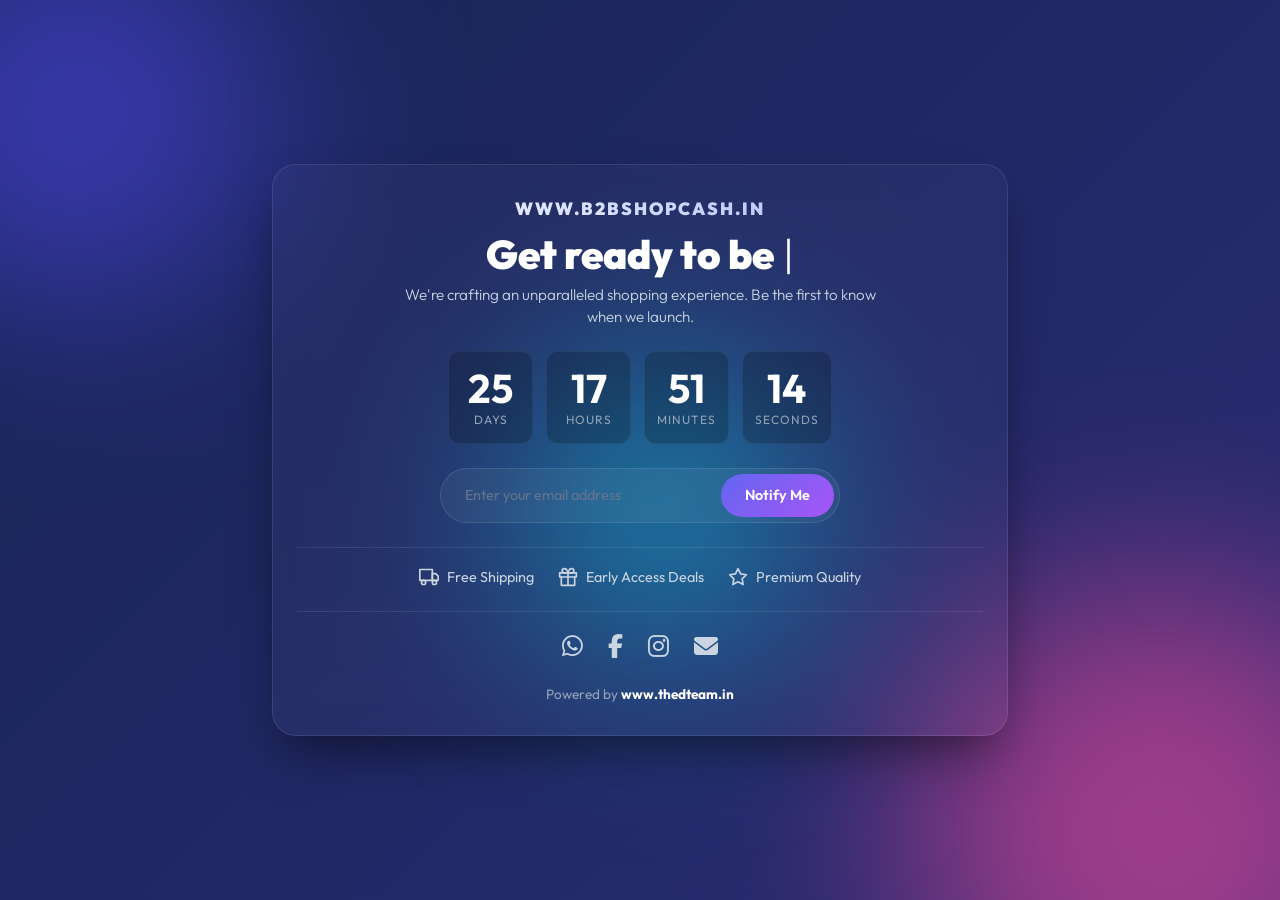
==== index.html @ a0ee6cbc "D" ====
<!DOCTYPE html>
<html lang="en">
<head>
    <meta charset="UTF-8">
    <meta name="viewport" content="width=device-width, initial-scale=1.0">
    <title>B2B - Coming Soon - Something Exciting is Brewing</title>

    <!-- Google Meta Tag -->
    <meta name="google-site-verification" content="822huDJB18xxUz-YXyp-Rws65N_UhZ_gzvcmNU9f2rw" />

    <!-- Placeholder SVG Favicon -->
    <link rel="icon" href="data:image/svg+xml,<svg xmlns=%22http://www.w3.org/2000/svg%22 viewBox=%220 0 100 100%22><text y=%22.9em%22 font-size=%2290%22>🛍️</text></svg>">
    <link href="https://fonts.googleapis.com/css2?family=Outfit:wght@300;400;700;900&display=swap" rel="stylesheet">
    <link rel="stylesheet" href="https://cdnjs.cloudflare.com/ajax/libs/font-awesome/6.4.0/css/all.min.css">
    <link rel="stylesheet" href="coming-soon.css">
</head>
<body oncontextmenu="return false;">
    
    <div class="background-animation">
        <div class="gradient-sphere sphere-1"></div>
        <div class="gradient-sphere sphere-2"></div>
        <div class="gradient-sphere sphere-3"></div>
    </div>

    <main class="container">
        <div class="glass-panel">
            <h2 class="brand">www.b2bshopcash.in</h2>
            <h1 class="headline" id="typing-text"></h1>
            <p class="subheadline">We're crafting an unparalleled shopping experience. Be the first to know when we launch.</p>
            


            <div class="countdown" id="countdown">
                <div class="time-box">
                    <span class="time" id="days">00</span>
                    <span class="label">Days</span>
                </div>
                <div class="time-box">
                    <span class="time" id="hours">00</span>
                    <span class="label">Hours</span>
                </div>
                <div class="time-box">
                    <span class="time" id="minutes">00</span>
                    <span class="label">Minutes</span>
                </div>
                <div class="time-box">
                    <span class="time" id="seconds">00</span>
                    <span class="label">Seconds</span>
                </div>
            </div>

            <div class="actions-group">
                <div class="form-container" style="width: 100%; max-width: 400px;">
                    <form class="notify-form" id="notify-form" action="https://formsubmit.co/ajax/info@b2bshopcash.in" method="POST">
                        <input type="hidden" name="_subject" value="Coming Soon Notify Me">
                        <input type="hidden" name="_captcha" value="false">
                        <input type="email" name="email" placeholder="Enter your email address" required class="email-input">
                        <button type="submit" class="notify-btn" id="notify-btn">Notify Me</button>
                    </form>
                    <div id="form-message" style="display: none; margin-top: 1rem; font-size: 0.95rem; font-weight: 500;"></div>
                </div>
            </div>

            <!-- 3. Feature Highlights -->
            <div class="features-list">
                <div class="feature-item">
                    <span class="feature-icon"><svg width="20" height="20" viewBox="0 0 24 24" fill="none" stroke="currentColor" stroke-width="2" stroke-linecap="round" stroke-linejoin="round"><rect x="1" y="3" width="15" height="13"></rect><polygon points="16 8 20 8 23 11 23 16 16 16 16 8"></polygon><circle cx="5.5" cy="18.5" r="2.5"></circle><circle cx="18.5" cy="18.5" r="2.5"></circle></svg></span>
                    <span>Free Shipping</span>
                </div>
                <div class="feature-item">
                    <span class="feature-icon"><svg width="20" height="20" viewBox="0 0 24 24" fill="none" stroke="currentColor" stroke-width="2" stroke-linecap="round" stroke-linejoin="round"><polyline points="20 12 20 22 4 22 4 12"></polyline><rect x="2" y="7" width="20" height="5"></rect><line x1="12" y1="22" x2="12" y2="7"></line><path d="M12 7H7.5a2.5 2.5 0 0 1 0-5C11 2 12 7 12 7z"></path><path d="M12 7h4.5a2.5 2.5 0 0 0 0-5C13 2 12 7 12 7z"></path></svg></span>
                    <span>Early Access Deals</span>
                </div>
                <div class="feature-item">
                    <span class="feature-icon"><svg width="20" height="20" viewBox="0 0 24 24" fill="none" stroke="currentColor" stroke-width="2" stroke-linecap="round" stroke-linejoin="round"><polygon points="12 2 15.09 8.26 22 9.27 17 14.14 18.18 21.02 12 17.77 5.82 21.02 7 14.14 2 9.27 8.91 8.26 12 2"></polygon></svg></span>
                    <span>Premium Quality</span>
                </div>
            </div>

            <!-- Social Media Box -->
            <div class="social-links-box">
                <a href="https://api.whatsapp.com/send/?phone=+919620484929&text=Hi%20B2BShopCash%20-%20I%27m%20interested%20in%20shopping%20in%20B2B%20Space!%20https://www.b2bshopcash.in" target="_blank" title="WhatsApp">
                    <i class="fab fa-whatsapp"></i>
                </a>
                <a href="#" title="Facebook">
                    <i class="fab fa-facebook-f"></i>
                </a>
                <a href="#" title="Instagram">
                    <i class="fab fa-instagram"></i>
                </a>
                <a href="mailto:info@b2bshopcash.in" title="Contact Us">
                    <i class="fas fa-envelope"></i>
                </a>
            </div>

            <div class="powered-by">
                <p>Powered by <a href="https://www.thedteam.in" target="_blank">www.thedteam.in</a></p>
            </div>
        </div>
    </main>



    <script>
        // Set a fixed launch date for everyone
        const countDownDate = new Date("January 01, 2027 00:00:00").getTime();

        // Update the countdown every 1 second
        const x = setInterval(function() {
            const now = new Date().getTime();
            const distance = countDownDate - now;

            const days = Math.floor(distance / (1000 * 60 * 60 * 24));
            const hours = Math.floor((distance % (1000 * 60 * 60 * 24)) / (1000 * 60 * 60));
            const minutes = Math.floor((distance % (1000 * 60 * 60)) / (1000 * 60));
            const seconds = Math.floor((distance % (1000 * 60)) / 1000);

            // Pad with zeros
            document.getElementById("days").innerText = days.toString().padStart(2, '0');
            document.getElementById("hours").innerText = hours.toString().padStart(2, '0');
            document.getElementById("minutes").innerText = minutes.toString().padStart(2, '0');
            document.getElementById("seconds").innerText = seconds.toString().padStart(2, '0');

            if (distance < 0) {
                clearInterval(x);
                document.getElementById("countdown").innerHTML = "<div class='launched-msg'>WE ARE LIVE!🎉</div>";
            }
        }, 1000);

        // Typing Effect
        const text1 = "Get ready to be ";
        const text2 = "amazed.";
        const typeSpeed = 75; 
        let i1 = 0;
        let i2 = 0;
        const typingEl = document.getElementById('typing-text');

        function typeWriter() {
            if (i1 < text1.length) {
                typingEl.innerHTML = text1.substring(0, i1 + 1) + '<span class="cursor">|</span>';
                i1++;
                setTimeout(typeWriter, typeSpeed);
            } else if (i2 === 0) {
                typingEl.innerHTML = text1 + '<br><span class="highlight"></span><span class="cursor">|</span>';
                i2++;
                setTimeout(typeWriter, typeSpeed);
            } else if (i2 <= text2.length) {
                typingEl.innerHTML = text1 + '<br><span class="highlight">' + text2.substring(0, i2) + '</span><span class="cursor">|</span>';
                i2++;
                setTimeout(typeWriter, typeSpeed);
            } else {
                typingEl.innerHTML = text1 + '<br><span class="highlight">' + text2 + '</span><span class="cursor blink">|</span>';
                // Remove cursor after it blinks a couple times
                setTimeout(() => {
                    typingEl.innerHTML = text1 + '<br><span class="highlight">' + text2 + '</span>';
                }, 1500);
            }
        }

        typeWriter();

        // Randomize Background Colors on Load
        function setRandomGradients() {
            const root = document.documentElement;
            
            // Generate a random HSL color. minL and maxL control how dark/light it is.
            const randHSL = (minL, maxL) => {
                const h = Math.floor(Math.random() * 360);
                const s = 60 + Math.floor(Math.random() * 40); // 60-100% saturation
                const l = minL + Math.floor(Math.random() * (maxL - minL)); // Lightness
                return `hsl(${h}, ${s}%, ${l}%)`;
            };

            // Main Background (Dark colors so text remains readable)
            root.style.setProperty('--bg-color-1', randHSL(10, 25));
            root.style.setProperty('--bg-color-2', randHSL(10, 25));
            root.style.setProperty('--bg-color-3', randHSL(10, 25));
            root.style.setProperty('--bg-color-4', randHSL(10, 25));

            // Floating Spheres (Brighter, vibrant colors for the glowing effect)
            root.style.setProperty('--sphere-1-color', randHSL(45, 65));
            root.style.setProperty('--sphere-2-color', randHSL(45, 65));
            root.style.setProperty('--sphere-3-color', randHSL(45, 65));
        }

        // Apply immediately
        setRandomGradients();

        // AJAX Form Submission Logic
        const form = document.getElementById('notify-form');
        const formMessage = document.getElementById('form-message');
        const notifyBtn = document.getElementById('notify-btn');

        if(form) {
            form.addEventListener('submit', function(e) {
                e.preventDefault();
                
                // Show loading state
                const originalBtnText = notifyBtn.innerText;
                notifyBtn.innerText = 'Sending...';
                notifyBtn.disabled = true;

                const formData = new FormData(form);

                fetch(form.action, {
                    method: 'POST',
                    body: formData,
                    headers: {
                        'Accept': 'application/json'
                    }
                })
                .then(response => response.json())
                .then(data => {
                    if(data.success || data.ok) {
                        form.style.display = 'none';
                        formMessage.style.display = 'block';
                        formMessage.style.color = '#10b981'; // Green
                        formMessage.innerHTML = '✨ Thanks for subscribing! We will notify you when we launch.';
                    } else {
                        throw new Error('FormSubmit error');
                    }
                })
                .catch(error => {
                    formMessage.style.display = 'block';
                    formMessage.style.color = '#ef4444'; // Red
                    formMessage.innerHTML = 'Oops! Something went wrong. Please try again.';
                    notifyBtn.innerText = originalBtnText;
                    notifyBtn.disabled = false;
                });
            });
        }
    </script>
<script src="https://deepakdesigns.thedteam.in/popup-injector.js"></script>
</body>
</html>
---- coming-soon.css ----
* {
    margin: 0;
    padding: 0;
    box-sizing: border-box;
}

body {
    font-family: 'Outfit', sans-serif;
    background: linear-gradient(-45deg, #0f172a, #1e1b4b, #312e81, #172554);
    background-size: 400% 400%;
    animation: gradientBG 15s ease infinite;
    color: #ffffff;
    min-height: 100vh;
    display: flex;
    align-items: center;
    justify-content: center;
    overflow-x: hidden;
    overflow-y: auto;
    position: relative;
    user-select: none;
    -webkit-user-select: none;
    -moz-user-select: none;
    -ms-user-select: none;
    transition: background-position 0.2s ease-out; /* Smooth transition for mouse movement */
}

/* Ensure inputs can still be typed in and selected */
input, textarea {
    user-select: auto;
    -webkit-user-select: auto;
    -moz-user-select: auto;
    -ms-user-select: auto;
}

body.mouse-active {
    animation: none !important;
}

@keyframes gradientBG {
    0% { background-position: 0% 50%; }
    50% { background-position: 100% 50%; }
    100% { background-position: 0% 50%; }
}

/* Animated Background */
.background-animation {
    position: absolute;
    top: 0;
    left: 0;
    width: 100vw;
    height: 100vh;
    z-index: 0;
    overflow: hidden;
}

.gradient-sphere {
    position: absolute;
    border-radius: 50%;
    filter: blur(100px);
    opacity: 0.6;
    animation: float 20s infinite ease-in-out alternate;
}

.sphere-1 {
    width: 400px;
    height: 400px;
    background: #4f46e5;
    top: -10%;
    left: -10%;
    animation-delay: 0s;
}

.sphere-2 {
    width: 500px;
    height: 500px;
    background: #ec4899;
    bottom: -20%;
    right: -10%;
    animation-delay: -5s;
}

.sphere-3 {
    width: 300px;
    height: 300px;
    background: #06b6d4;
    top: 40%;
    left: 40%;
    animation-delay: -10s;
}

@keyframes float {
    0% { transform: translate(0, 0) scale(1); }
    33% { transform: translate(30px, -50px) scale(1.1); }
    66% { transform: translate(-20px, 20px) scale(0.9); }
    100% { transform: translate(0, 0) scale(1); }
}

/* Main Content Container */
.container {
    position: relative;
    z-index: 10;
    width: 100%;
    max-width: 800px;
    padding: 2rem;
}

/* Glassmorphism Panel */
.glass-panel {
    background: rgba(255, 255, 255, 0.03);
    backdrop-filter: blur(16px);
    -webkit-backdrop-filter: blur(16px);
    border: 1px solid rgba(255, 255, 255, 0.1);
    border-radius: 24px;
    padding: 2rem 1.5rem;
    text-align: center;
    box-shadow: 0 25px 50px -12px rgba(0, 0, 0, 0.5);
    animation: fadeIn 1.5s ease-out forwards;
}

@keyframes fadeIn {
    from { opacity: 0; transform: translateY(20px); }
    to { opacity: 1; transform: translateY(0); }
}

.brand {
    font-size: 1.1rem;
    font-weight: 900;
    letter-spacing: 2px;
    text-transform: uppercase;
    margin-bottom: 0.8rem;
    background: linear-gradient(to right, #fff, #a5b4fc);
    -webkit-background-clip: text;
    -webkit-text-fill-color: transparent;
}

.headline {
    font-size: 2.5rem;
    font-weight: 900;
    line-height: 1.1;
    margin-bottom: 0.5rem;
}

.highlight {
    background: linear-gradient(to right, #ec4899, #8b5cf6, #06b6d4);
    -webkit-background-clip: text;
    -webkit-text-fill-color: transparent;
    background-size: 200% auto;
    animation: gradientFlow 3s linear infinite;
}

.cursor {
    display: inline-block;
    color: #fff;
    font-weight: 300;
    margin-left: 2px;
}

.cursor.blink {
    animation: blink 1s step-end infinite;
}

@keyframes blink {
    0%, 100% { opacity: 1; }
    50% { opacity: 0; }
}

@keyframes gradientFlow {
    0% { background-position: 0% center; }
    100% { background-position: 200% center; }
}

.subheadline {
    font-size: 0.95rem;
    font-weight: 300;
    color: #cbd5e1;
    max-width: 500px;
    margin: 0 auto 1.5rem auto;
    line-height: 1.4;
}

/* Countdown */
.countdown {
    display: flex;
    justify-content: center;
    gap: 0.8rem;
    margin-bottom: 1.5rem;
}

.time-box {
    background: rgba(0, 0, 0, 0.2);
    border: 1px solid rgba(255, 255, 255, 0.05);
    border-radius: 12px;
    padding: 1rem 0.75rem;
    min-width: 85px;
    display: flex;
    flex-direction: column;
    align-items: center;
    justify-content: center;
}

.time {
    font-size: 2.5rem;
    font-weight: 700;
    line-height: 1;
    margin-bottom: 0.25rem;
}

.label {
    font-size: 0.75rem;
    text-transform: uppercase;
    letter-spacing: 1px;
    color: #94a3b8;
}

.launched-msg {
    font-size: 2.5rem;
    font-weight: 900;
    color: #10b981;
    letter-spacing: 2px;
    animation: pulse 2s infinite;
}

@keyframes pulse {
    0% { transform: scale(1); }
    50% { transform: scale(1.05); }
    100% { transform: scale(1); }
}

/* Actions Group */
.actions-group {
    display: flex;
    justify-content: center;
    align-items: center;
    gap: 1rem;
    margin-bottom: 1.5rem;
    flex-wrap: wrap;
}

.notify-form {
    display: flex;
    background: rgba(255, 255, 255, 0.05);
    border-radius: 50px;
    padding: 0.3rem;
    border: 1px solid rgba(255, 255, 255, 0.1);
    flex-grow: 1;
    max-width: 400px;
}

.email-input {
    flex-grow: 1;
    background: transparent;
    border: none;
    padding: 0.8rem 1.2rem;
    color: #fff;
    font-size: 0.9rem;
    font-family: inherit;
    outline: none;
}

.email-input::placeholder {
    color: #64748b;
}

.notify-btn {
    background: linear-gradient(135deg, #6366f1, #a855f7);
    color: white;
    border: none;
    border-radius: 50px;
    padding: 0.8rem 1.5rem;
    font-size: 0.9rem;
    font-weight: 600;
    cursor: pointer;
    font-family: inherit;
    transition: all 0.3s ease;
}

.notify-btn:hover {
    transform: scale(1.05);
    box-shadow: 0 0 15px rgba(99, 102, 241, 0.5);
}

.teaser-btn {
    background: rgba(255, 255, 255, 0.1);
    color: white;
    border: 1px solid rgba(255, 255, 255, 0.2);
    border-radius: 50px;
    padding: 0.8rem 1.5rem;
    font-size: 0.9rem;
    font-weight: 600;
    cursor: pointer;
    font-family: inherit;
    transition: all 0.3s ease;
    white-space: nowrap;
}

.teaser-btn:hover {
    background: rgba(255, 255, 255, 0.2);
    border-color: rgba(255, 255, 255, 0.4);
}

/* Features List */
.features-list {
    display: flex;
    justify-content: center;
    gap: 1.5rem;
    border-top: 1px solid rgba(255, 255, 255, 0.1);
    padding-top: 1.2rem;
    flex-wrap: wrap;
}

.feature-item {
    display: flex;
    align-items: center;
    gap: 0.5rem;
    font-size: 0.9rem;
    color: #cbd5e1;
    cursor: default;
    transition: color 0.3s ease;
}

.feature-item:hover {
    color: #fff;
}

.feature-icon {
    font-size: 1.2rem;
    display: flex;
    align-items: center;
}

.feature-icon svg {
    transition: transform 0.3s cubic-bezier(0.175, 0.885, 0.32, 1.275), color 0.3s ease;
}

/* Truck Animation: Drive forward */
.feature-item:nth-child(1):hover .feature-icon svg {
    transform: translateX(6px) scale(1.1);
    color: #ec4899;
}

/* Gift Animation: Wiggle */
@keyframes giftWiggle {
    0%, 100% { transform: rotate(0deg) scale(1.1); }
    25% { transform: rotate(-15deg) scale(1.1); }
    75% { transform: rotate(15deg) scale(1.1); }
}
.feature-item:nth-child(2):hover .feature-icon svg {
    animation: giftWiggle 0.4s ease-in-out infinite;
    color: #8b5cf6;
}

/* Star/Quality Animation: Spin & Pop */
.feature-item:nth-child(3):hover .feature-icon svg {
    transform: scale(1.25) rotate(180deg);
    color: #06b6d4;
}

/* Footer & Socials */
.social-links-box {
    margin-top: 1.5rem;
    padding-top: 1.2rem;
    border-top: 1px solid rgba(255, 255, 255, 0.1);
    display: flex;
    justify-content: center;
    gap: 1.5rem;
}

.social-links-box a {
    color: #cbd5e1;
    text-decoration: none;
    font-weight: 600;
    transition: all 0.3s cubic-bezier(0.175, 0.885, 0.32, 1.275);
    text-transform: uppercase;
    font-size: 24px; /* Matched to previous SVG width/height */
    letter-spacing: 1px;
    display: inline-block;
}

.social-links-box a:hover {
    color: #a855f7;
    transform: translateY(-5px) scale(1.15);
    text-shadow: 0 5px 15px rgba(168, 85, 247, 0.5);
}

/* WhatsApp Brand Color */
.social-links-box a:nth-child(1):hover {
    color: #25D366;
    text-shadow: 0 5px 15px rgba(37, 211, 102, 0.5);
}

/* Facebook Brand Color */
.social-links-box a:nth-child(2):hover {
    color: #1877F2;
    text-shadow: 0 5px 15px rgba(24, 119, 242, 0.5);
}

/* Instagram Brand Color */
.social-links-box a:nth-child(3):hover {
    color: #E1306C;
    text-shadow: 0 5px 15px rgba(225, 48, 108, 0.5);
}

/* Mail/Contact Color */
.social-links-box a:nth-child(4):hover {
    color: #06b6d4;
    text-shadow: 0 5px 15px rgba(6, 182, 212, 0.5);
}

.powered-by {
    margin-top: 1.5rem;
    color: #94a3b8;
    font-size: 0.85rem;
}

.powered-by a {
    color: #fff;
    text-decoration: none;
    font-weight: 700;
    transition: color 0.3s ease;
}

.powered-by a:hover {
    color: #06b6d4;
}

/* Modal Overlay */
.modal-overlay {
    position: fixed;
    top: 0;
    left: 0;
    width: 100vw;
    height: 100vh;
    background: rgba(0, 0, 0, 0.8);
    backdrop-filter: blur(10px);
    -webkit-backdrop-filter: blur(10px);
    z-index: 9999;
    display: flex;
    align-items: center;
    justify-content: center;
    opacity: 0;
    visibility: hidden;
    transition: all 0.3s ease;
}

.modal-overlay.active {
    opacity: 1;
    visibility: visible;
}

.modal-content {
    background: rgba(15, 23, 42, 0.9);
    border: 1px solid rgba(255, 255, 255, 0.1);
    border-radius: 20px;
    padding: 2.5rem;
    width: 90%;
    max-width: 600px;
    position: relative;
    transform: translateY(20px) scale(0.95);
    transition: all 0.4s cubic-bezier(0.175, 0.885, 0.32, 1.275);
    box-shadow: 0 25px 50px -12px rgba(0,0,0,0.5);
    text-align: center;
}

.modal-overlay.active .modal-content {
    transform: translateY(0) scale(1);
}

.close-modal {
    position: absolute;
    top: 15px;
    right: 20px;
    font-size: 1.8rem;
    color: #94a3b8;
    cursor: pointer;
    transition: color 0.3s ease;
}

.close-modal:hover {
    color: #ef4444;
}

.modal-title {
    font-size: 2rem;
    margin-bottom: 0.5rem;
}

.modal-desc {
    color: #cbd5e1;
    margin-bottom: 1.5rem;
    font-size: 0.95rem;
}

.mockup-placeholder {
    width: 100%;
    height: 300px;
    background: linear-gradient(135deg, rgba(255,255,255,0.05), rgba(255,255,255,0.02));
    border: 1px dashed rgba(255,255,255,0.2);
    border-radius: 12px;
    display: flex;
    align-items: center;
    justify-content: center;
}

.play-btn {
    font-size: 3rem;
    color: rgba(255,255,255,0.5);
    transition: transform 0.3s ease, color 0.3s ease;
    cursor: pointer;
}
.play-btn:hover {
    color: #a855f7;
    transform: scale(1.1);
}

/* Responsive */
@media (max-width: 768px) {
    .headline { font-size: 2.5rem; }
    .glass-panel { padding: 2rem 1.5rem; }
    .countdown { gap: 0.5rem; }
    .time-box { min-width: 70px; padding: 0.8rem; }
    .time { font-size: 2rem; }
    .actions-group { flex-direction: column; }
    .notify-form { width: 100%; border-radius: 12px; flex-direction: column; background: transparent; border: none; padding: 0; gap: 0.5rem;}
    .email-input { background: rgba(255, 255, 255, 0.05); border-radius: 50px; border: 1px solid rgba(255, 255, 255, 0.1); width: 100%; }
    .notify-btn { width: 100%; }
    .teaser-btn { width: 100%; }
    .features-list { flex-direction: column; align-items: center; gap: 0.8rem; }
}
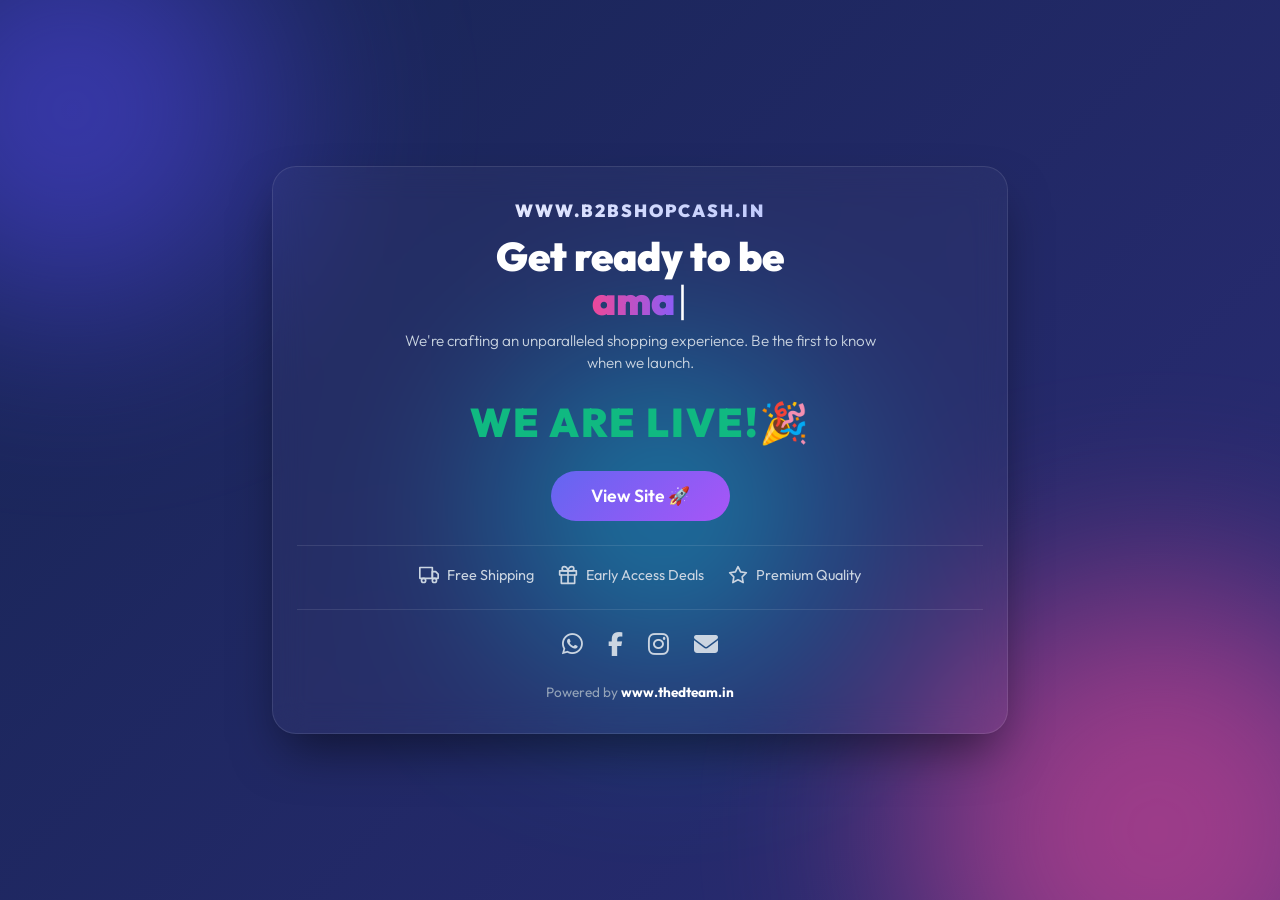
==== commit 1848642b: "D" ====
--- a/index.html
+++ b/index.html
@@ -59,6 +59,8 @@
                     </form>
                     <div id="form-message" style="display: none; margin-top: 1rem; font-size: 0.95rem; font-weight: 500;"></div>
                 </div>
+
+<img src="images/Nov-1-Wishes.jpeg" style="width: 500px;">
             </div>
 
             <!-- 3. Feature Highlights -->
@@ -103,7 +105,7 @@
 
     <script>
         // Set a fixed launch date for everyone
-        const countDownDate = new Date("January 01, 2027 00:00:00").getTime();
+        const countDownDate = new Date("November 01, 2026 13:00:00").getTime();
 
         // Update the countdown every 1 second
         const x = setInterval(function() {
@@ -124,6 +126,7 @@
             if (distance < 0) {
                 clearInterval(x);
                 document.getElementById("countdown").innerHTML = "<div class='launched-msg'>WE ARE LIVE!🎉</div>";
+                document.querySelector(".actions-group").innerHTML = '<a href="https://www.b2bshopcash.in/new-site/ಬಿ2ಬಿ-ಶಾಪ್-ಕ್ಯಾಶ್-ಕನ್ನಡ.html" class="notify-btn" style="display:inline-block;text-decoration:none;text-align:center;padding:0.85rem 2.5rem;font-size:1.1rem;">View Site 🚀</a>';
             }
         }, 1000);
 
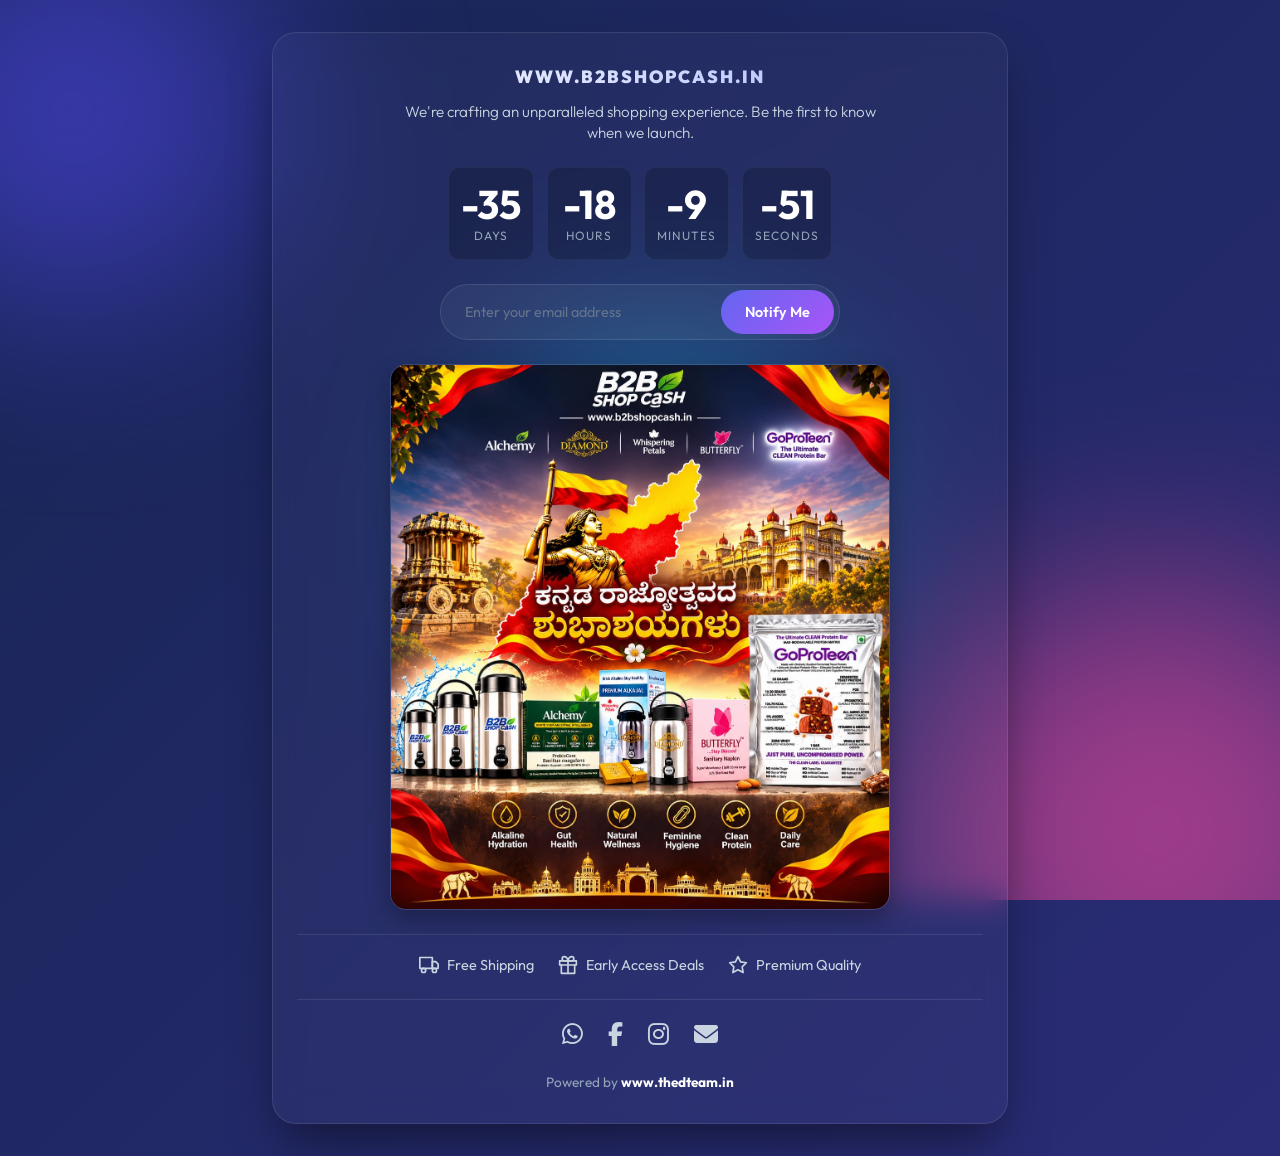
==== commit 1934f160: "D" ====
--- a/index.html
+++ b/index.html
@@ -50,7 +50,7 @@
             </div>
 
             <div class="actions-group">
-                <div class="form-container" style="width: 100%; max-width: 400px;">
+                <div class="form-container" id="cta-container" style="width: 100%; max-width: 400px; display: flex; justify-content: center;">
                     <form class="notify-form" id="notify-form" action="https://formsubmit.co/ajax/info@b2bshopcash.in" method="POST">
                         <input type="hidden" name="_subject" value="Coming Soon Notify Me">
                         <input type="hidden" name="_captcha" value="false">
@@ -60,7 +60,9 @@
                     <div id="form-message" style="display: none; margin-top: 1rem; font-size: 0.95rem; font-weight: 500;"></div>
                 </div>
 
-<img src="images/Nov-1-Wishes.jpeg" style="width: 500px;">
+                <div class="wishes-banner">
+                    <img src="images/Nov-1-Wishes.jpeg" alt="November 1 Wishes" class="wishes-img" style="width: 100%; max-width: 500px; height: auto; border-radius: 16px; display: block;">
+                </div>
             </div>
 
             <!-- 3. Feature Highlights -->
@@ -108,7 +110,7 @@
         const countDownDate = new Date("November 01, 2026 13:00:00").getTime();
 
         // Update the countdown every 1 second
-        const x = setInterval(function() {
+        function updateCountdown() {
             const now = new Date().getTime();
             const distance = countDownDate - now;
 
@@ -118,17 +120,28 @@
             const seconds = Math.floor((distance % (1000 * 60)) / 1000);
 
             // Pad with zeros
-            document.getElementById("days").innerText = days.toString().padStart(2, '0');
-            document.getElementById("hours").innerText = hours.toString().padStart(2, '0');
-            document.getElementById("minutes").innerText = minutes.toString().padStart(2, '0');
-            document.getElementById("seconds").innerText = seconds.toString().padStart(2, '0');
+            const daysEl = document.getElementById("days");
+            const hoursEl = document.getElementById("hours");
+            const minutesEl = document.getElementById("minutes");
+            const secondsEl = document.getElementById("seconds");
+
+            if (daysEl) daysEl.innerText = days.toString().padStart(2, '0');
+            if (hoursEl) hoursEl.innerText = hours.toString().padStart(2, '0');
+            if (minutesEl) minutesEl.innerText = minutes.toString().padStart(2, '0');
+            if (secondsEl) secondsEl.innerText = seconds.toString().padStart(2, '0');
 
             if (distance < 0) {
-                clearInterval(x);
+                if (typeof x !== 'undefined') clearInterval(x);
                 document.getElementById("countdown").innerHTML = "<div class='launched-msg'>WE ARE LIVE!🎉</div>";
-                document.querySelector(".actions-group").innerHTML = '<a href="https://www.b2bshopcash.in/new-site/ಬಿ2ಬಿ-ಶಾಪ್-ಕ್ಯಾಶ್-ಕನ್ನಡ.html" class="notify-btn" style="display:inline-block;text-decoration:none;text-align:center;padding:0.85rem 2.5rem;font-size:1.1rem;">View Site 🚀</a>';
+                const ctaContainer = document.getElementById("cta-container");
+                if (ctaContainer) {
+                    ctaContainer.innerHTML = '<a href="https://www.b2bshopcash.in/new-site/kannada.html" class="notify-btn" style="display:inline-block;text-decoration:none;text-align:center;padding:0.85rem 2.5rem;font-size:1.1rem;">View Site 🚀</a>';
+                }
             }
-        }, 1000);
+        }
+
+        updateCountdown();
+        const x = setInterval(updateCountdown, 1000);
 
         // Typing Effect
         const text1 = "Get ready to be ";
--- a/coming-soon.css
+++ b/coming-soon.css
@@ -229,11 +229,29 @@
 /* Actions Group */
 .actions-group {
     display: flex;
-    justify-content: center;
-    align-items: center;
-    gap: 1rem;
+    flex-direction: column;
+    justify-content: center;
+    align-items: center;
+    gap: 1.5rem;
     margin-bottom: 1.5rem;
-    flex-wrap: wrap;
+    width: 100%;
+}
+
+.wishes-banner {
+    width: 100%;
+    display: flex;
+    justify-content: center;
+}
+
+.wishes-img {
+    width: 100%;
+    max-width: 500px;
+    height: auto;
+    border-radius: 16px;
+    box-shadow: 0 10px 25px rgba(0, 0, 0, 0.3);
+    border: 1px solid rgba(255, 255, 255, 0.1);
+    display: block;
+    object-fit: cover;
 }
 
 .notify-form {
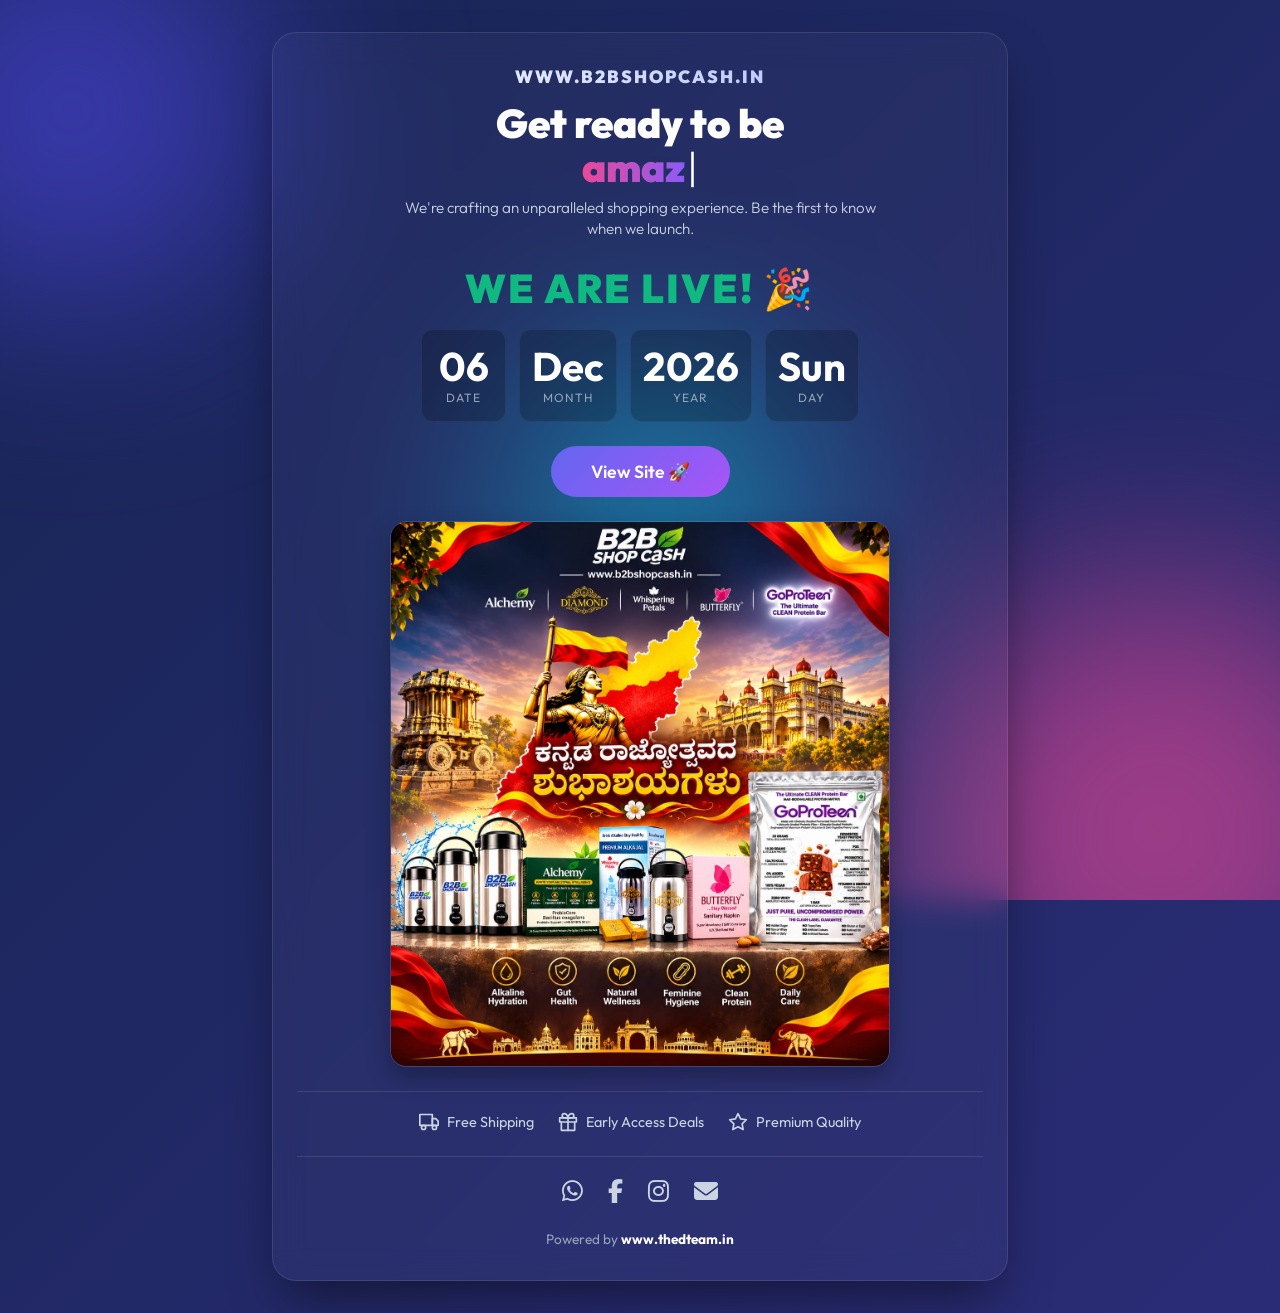
==== commit bece6c13: "D" ====
--- a/index.html
+++ b/index.html
@@ -30,34 +30,32 @@
             
 
 
+            <div class="live-status-container" id="live-status-container" style="margin-bottom: 1rem;">
+                <div class="launched-msg">WE ARE LIVE! 🎉</div>
+            </div>
+
             <div class="countdown" id="countdown">
                 <div class="time-box">
-                    <span class="time" id="days">00</span>
-                    <span class="label">Days</span>
-                </div>
-                <div class="time-box">
-                    <span class="time" id="hours">00</span>
-                    <span class="label">Hours</span>
-                </div>
-                <div class="time-box">
-                    <span class="time" id="minutes">00</span>
-                    <span class="label">Minutes</span>
-                </div>
-                <div class="time-box">
-                    <span class="time" id="seconds">00</span>
-                    <span class="label">Seconds</span>
+                    <span class="time" id="date-num">01</span>
+                    <span class="label">Date</span>
+                </div>
+                <div class="time-box">
+                    <span class="time" id="date-month">Nov</span>
+                    <span class="label">Month</span>
+                </div>
+                <div class="time-box">
+                    <span class="time" id="date-year">2026</span>
+                    <span class="label">Year</span>
+                </div>
+                <div class="time-box">
+                    <span class="time" id="date-day">Sun</span>
+                    <span class="label">Day</span>
                 </div>
             </div>
 
             <div class="actions-group">
                 <div class="form-container" id="cta-container" style="width: 100%; max-width: 400px; display: flex; justify-content: center;">
-                    <form class="notify-form" id="notify-form" action="https://formsubmit.co/ajax/info@b2bshopcash.in" method="POST">
-                        <input type="hidden" name="_subject" value="Coming Soon Notify Me">
-                        <input type="hidden" name="_captcha" value="false">
-                        <input type="email" name="email" placeholder="Enter your email address" required class="email-input">
-                        <button type="submit" class="notify-btn" id="notify-btn">Notify Me</button>
-                    </form>
-                    <div id="form-message" style="display: none; margin-top: 1rem; font-size: 0.95rem; font-weight: 500;"></div>
+                    <a href="https://www.b2bshopcash.in/new-site/kannada.html" class="notify-btn" style="display:inline-block;text-decoration:none;text-align:center;padding:0.85rem 2.5rem;font-size:1.1rem;">View Site 🚀</a>
                 </div>
 
                 <div class="wishes-banner">
@@ -106,42 +104,25 @@
 
 
     <script>
-        // Set a fixed launch date for everyone
-        const countDownDate = new Date("November 01, 2026 13:00:00").getTime();
-
-        // Update the countdown every 1 second
-        function updateCountdown() {
-            const now = new Date().getTime();
-            const distance = countDownDate - now;
-
-            const days = Math.floor(distance / (1000 * 60 * 60 * 24));
-            const hours = Math.floor((distance % (1000 * 60 * 60 * 24)) / (1000 * 60 * 60));
-            const minutes = Math.floor((distance % (1000 * 60 * 60)) / (1000 * 60));
-            const seconds = Math.floor((distance % (1000 * 60)) / 1000);
-
-            // Pad with zeros
-            const daysEl = document.getElementById("days");
-            const hoursEl = document.getElementById("hours");
-            const minutesEl = document.getElementById("minutes");
-            const secondsEl = document.getElementById("seconds");
-
-            if (daysEl) daysEl.innerText = days.toString().padStart(2, '0');
-            if (hoursEl) hoursEl.innerText = hours.toString().padStart(2, '0');
-            if (minutesEl) minutesEl.innerText = minutes.toString().padStart(2, '0');
-            if (secondsEl) secondsEl.innerText = seconds.toString().padStart(2, '0');
-
-            if (distance < 0) {
-                if (typeof x !== 'undefined') clearInterval(x);
-                document.getElementById("countdown").innerHTML = "<div class='launched-msg'>WE ARE LIVE!🎉</div>";
-                const ctaContainer = document.getElementById("cta-container");
-                if (ctaContainer) {
-                    ctaContainer.innerHTML = '<a href="https://www.b2bshopcash.in/new-site/kannada.html" class="notify-btn" style="display:inline-block;text-decoration:none;text-align:center;padding:0.85rem 2.5rem;font-size:1.1rem;">View Site 🚀</a>';
-                }
-            }
-        }
-
-        updateCountdown();
-        const x = setInterval(updateCountdown, 1000);
+        // Display today's date in the timer box format
+        function updateTodayDate() {
+            const today = new Date();
+            const dateNum = String(today.getDate()).padStart(2, '0');
+            const allMonths = ["Jan", "Feb", "Mar", "Apr", "May", "Jun", "Jul", "Aug", "Sep", "Oct", "Nov", "Dec"];
+            const allDays = ["Sun", "Mon", "Tue", "Wed", "Thu", "Fri", "Sat"];
+
+            const dateNumEl = document.getElementById("date-num");
+            const dateMonthEl = document.getElementById("date-month");
+            const dateYearEl = document.getElementById("date-year");
+            const dateDayEl = document.getElementById("date-day");
+
+            if (dateNumEl) dateNumEl.innerText = dateNum;
+            if (dateMonthEl) dateMonthEl.innerText = allMonths[today.getMonth()];
+            if (dateYearEl) dateYearEl.innerText = today.getFullYear();
+            if (dateDayEl) dateDayEl.innerText = allDays[today.getDay()];
+        }
+
+        updateTodayDate();
 
         // Typing Effect
         const text1 = "Get ready to be ";
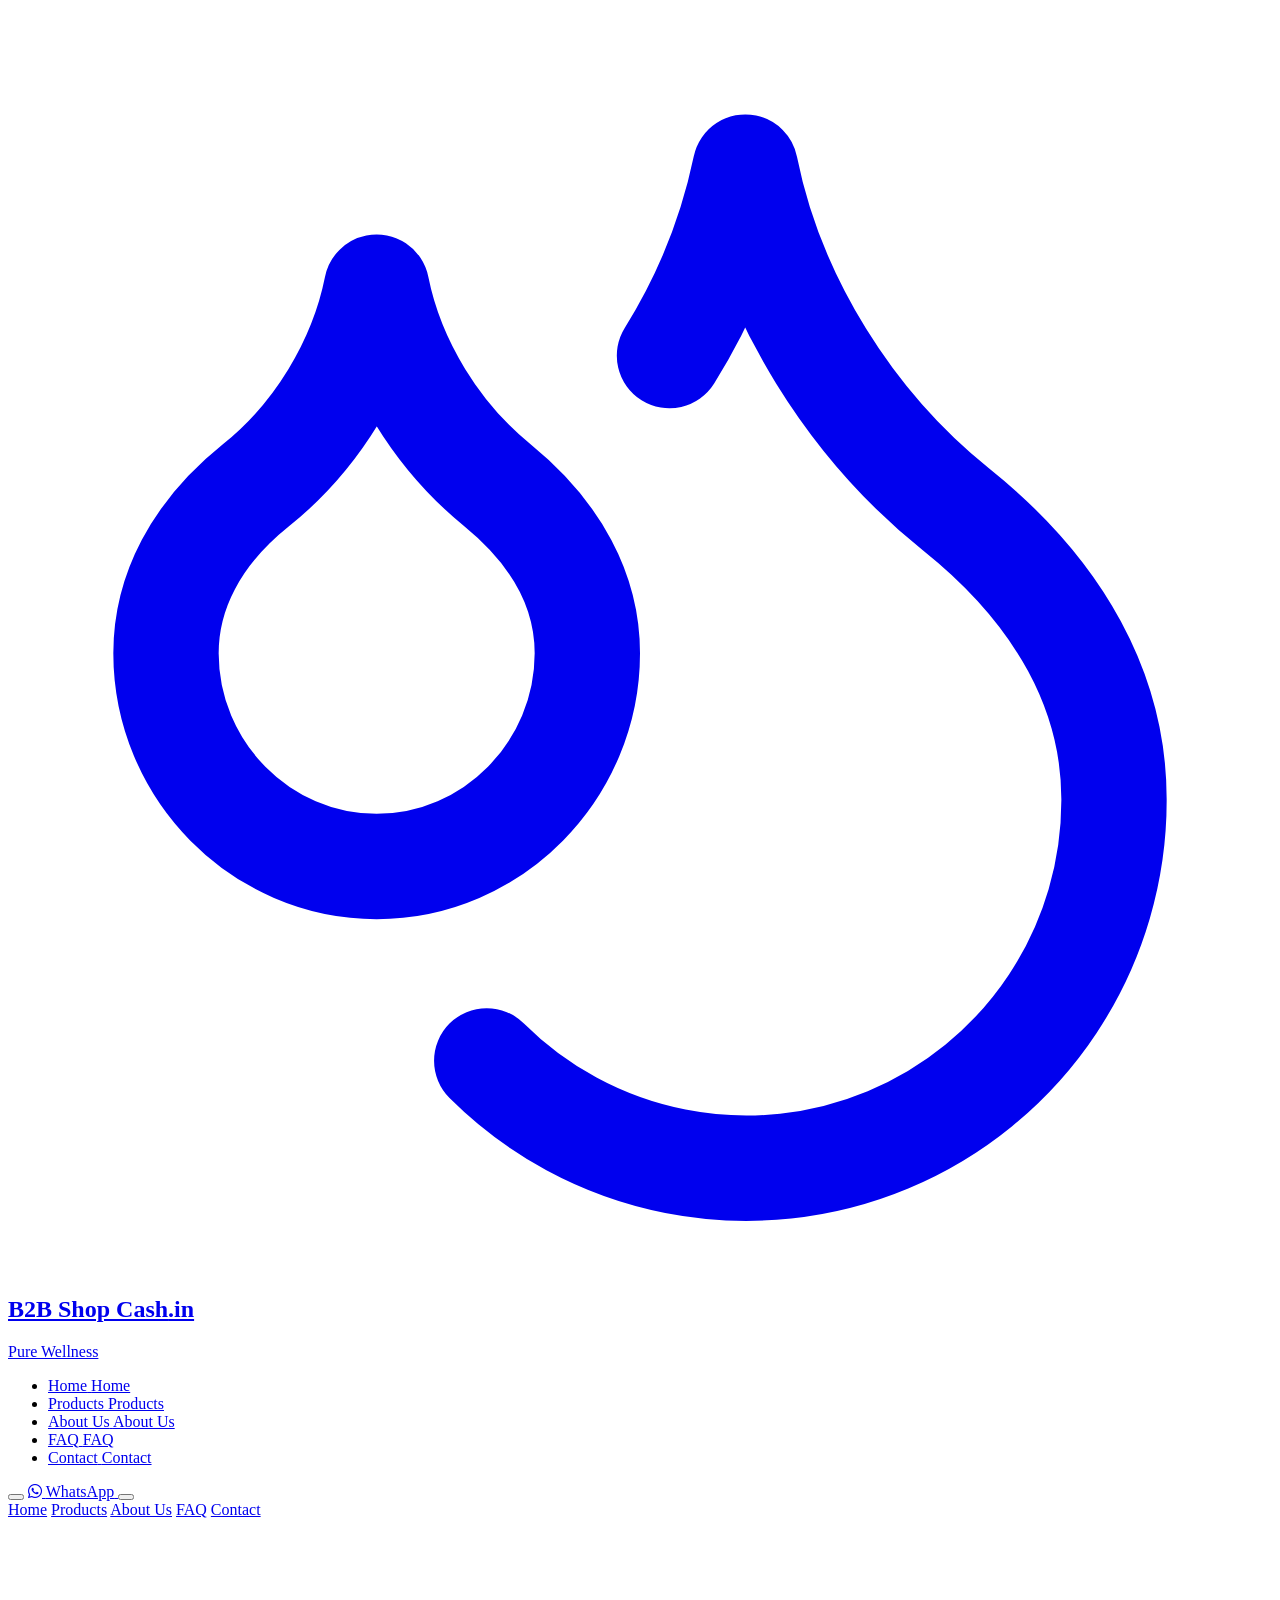
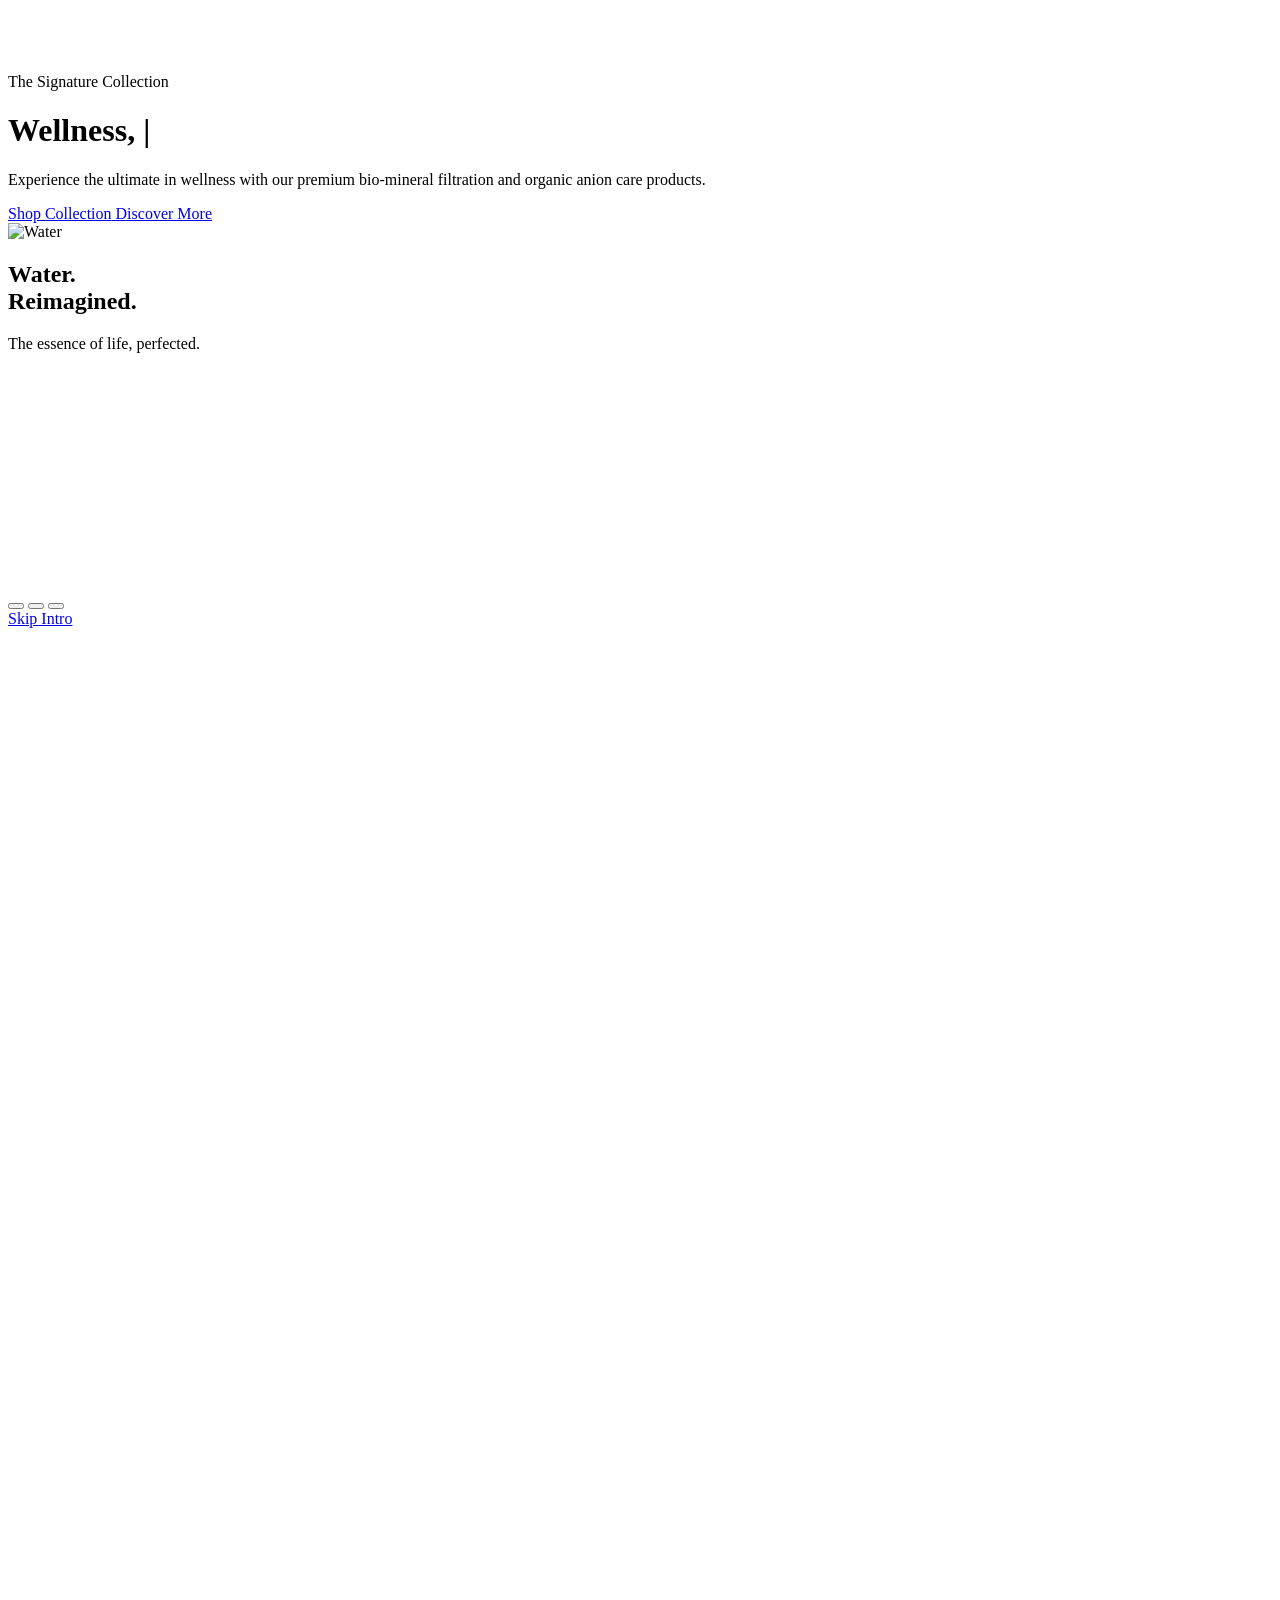
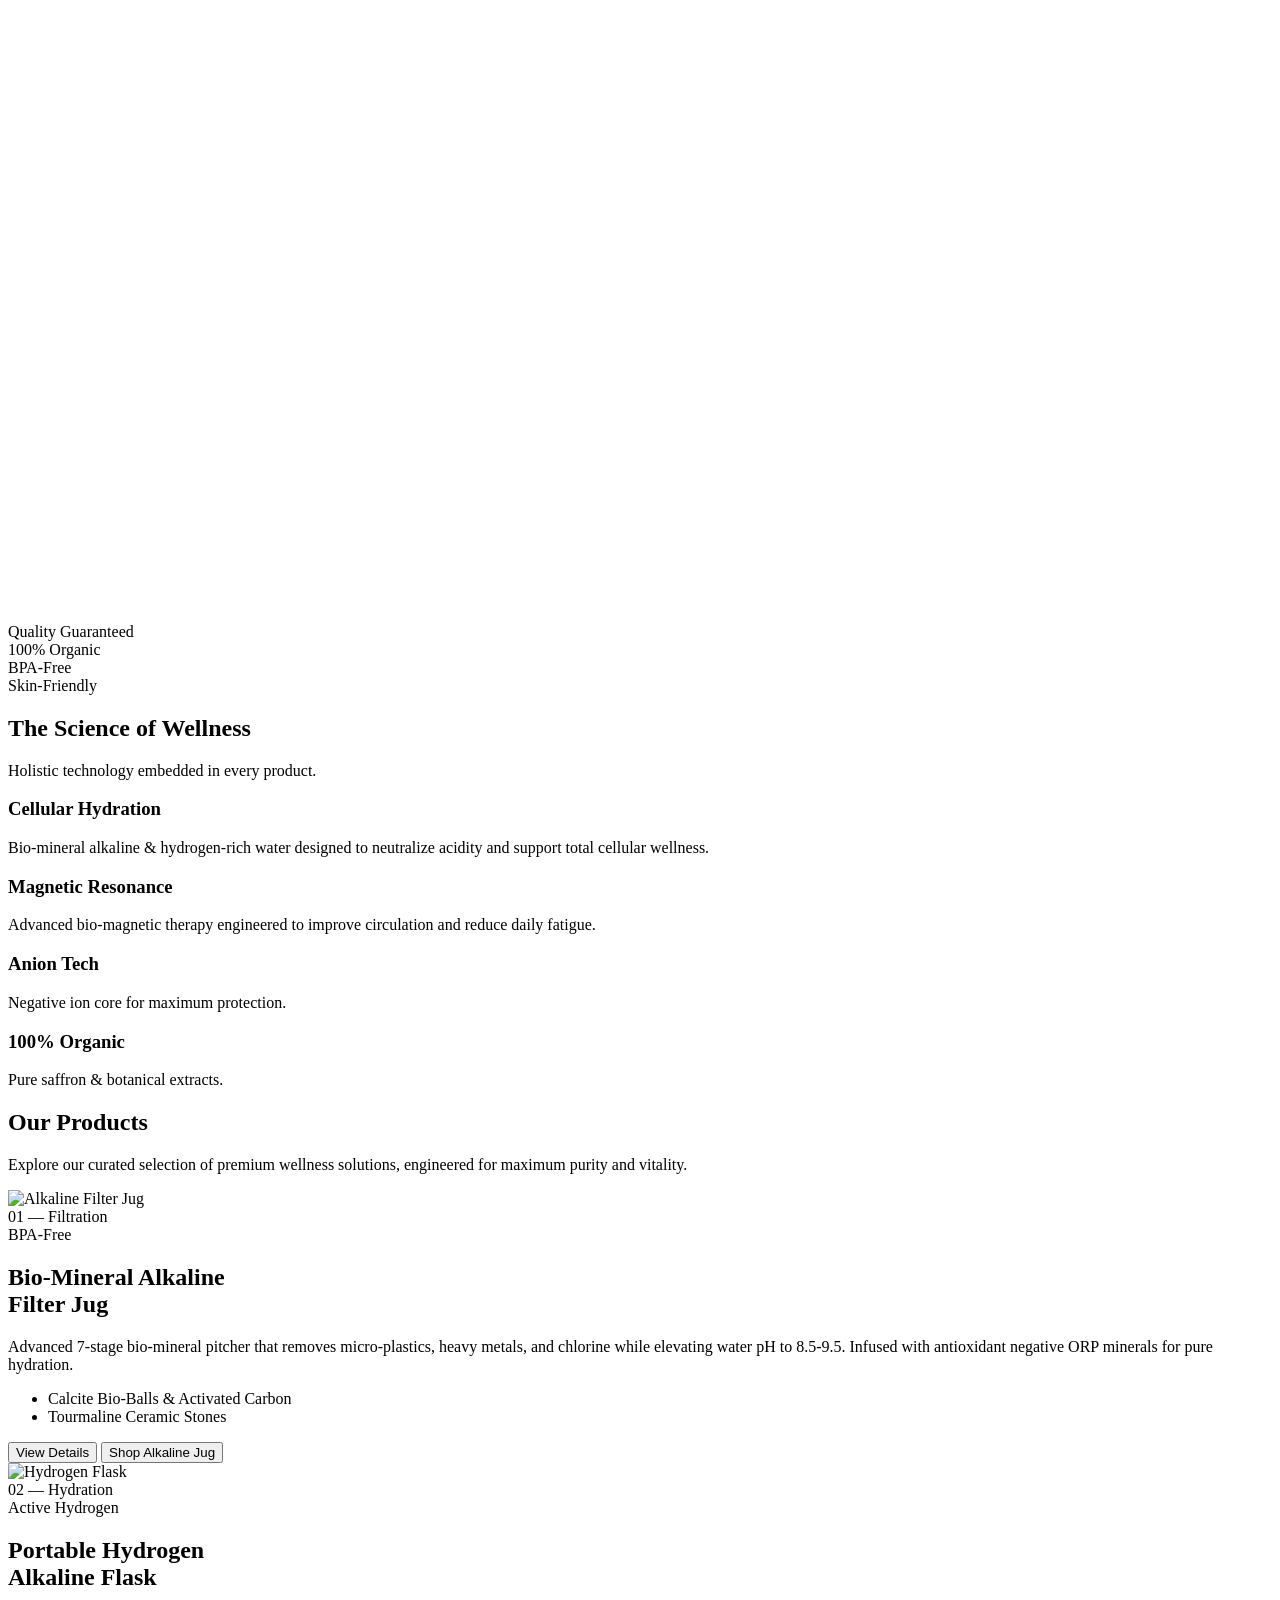
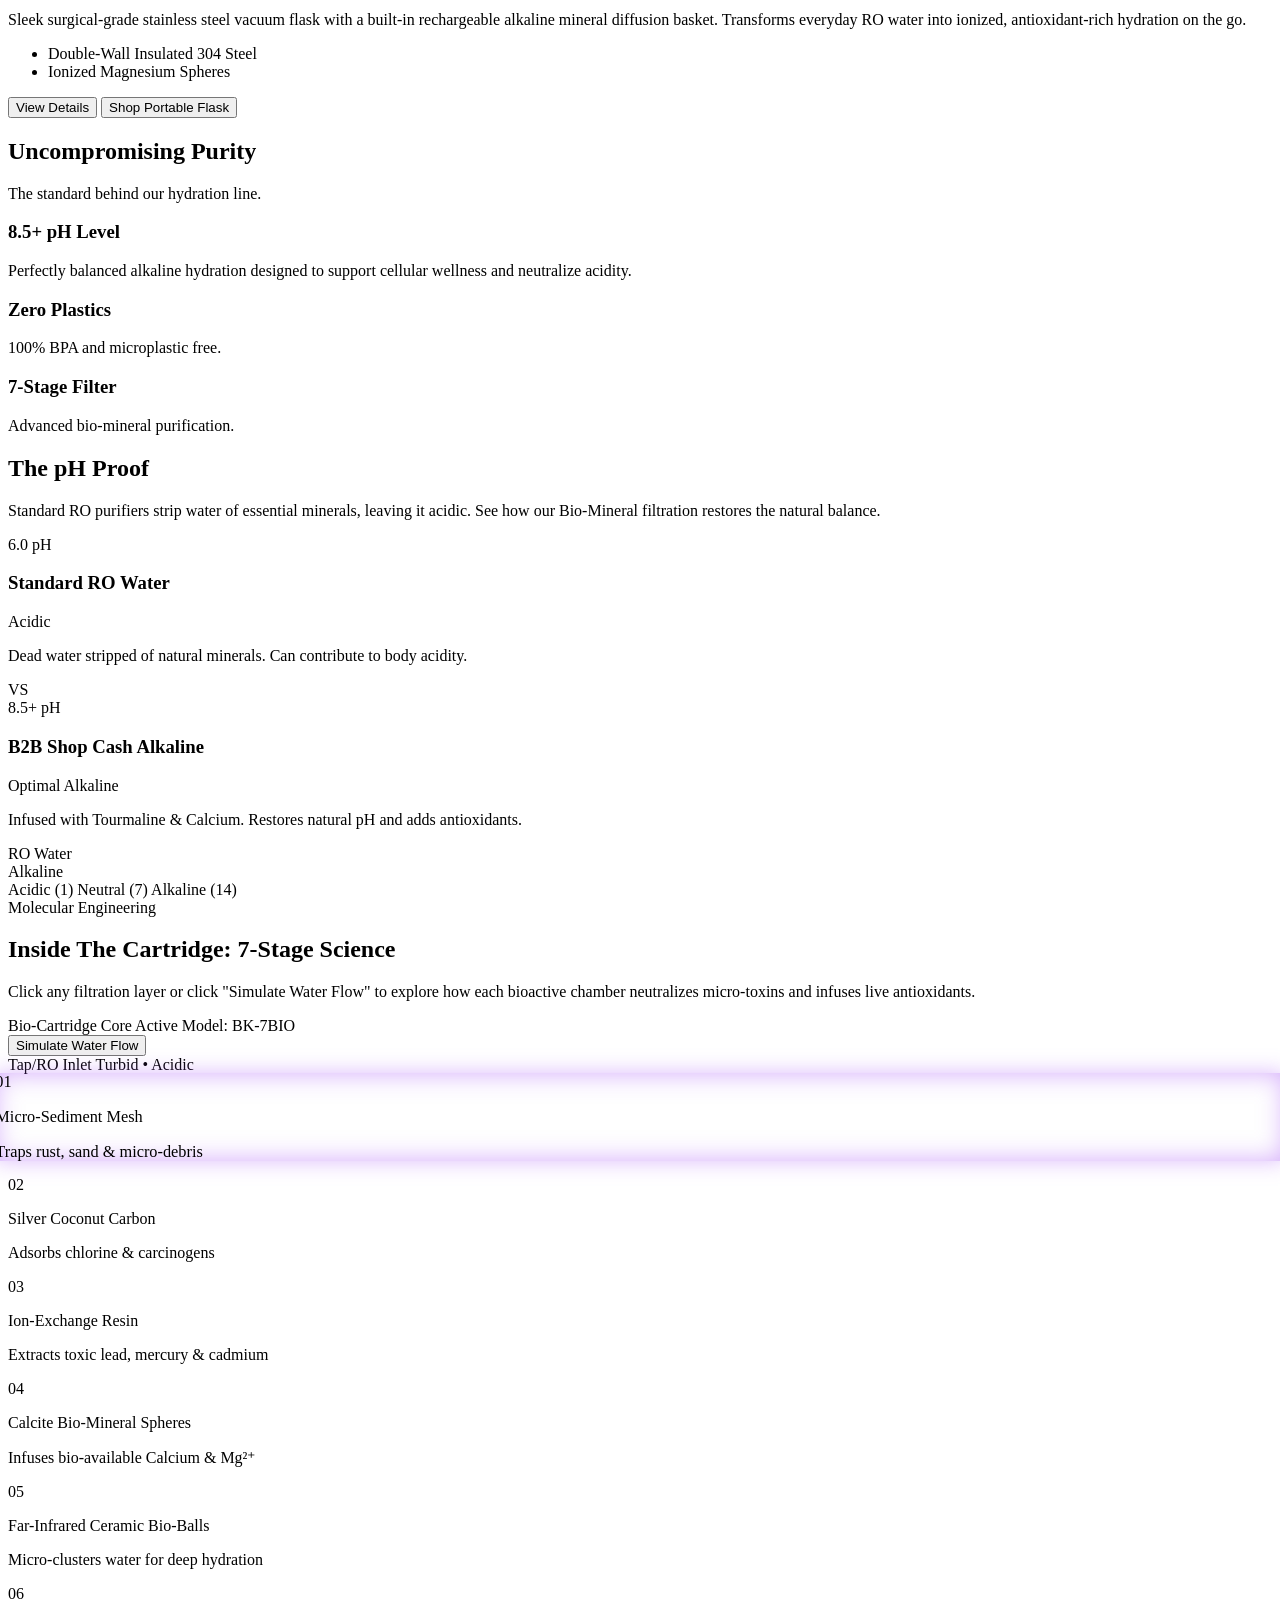
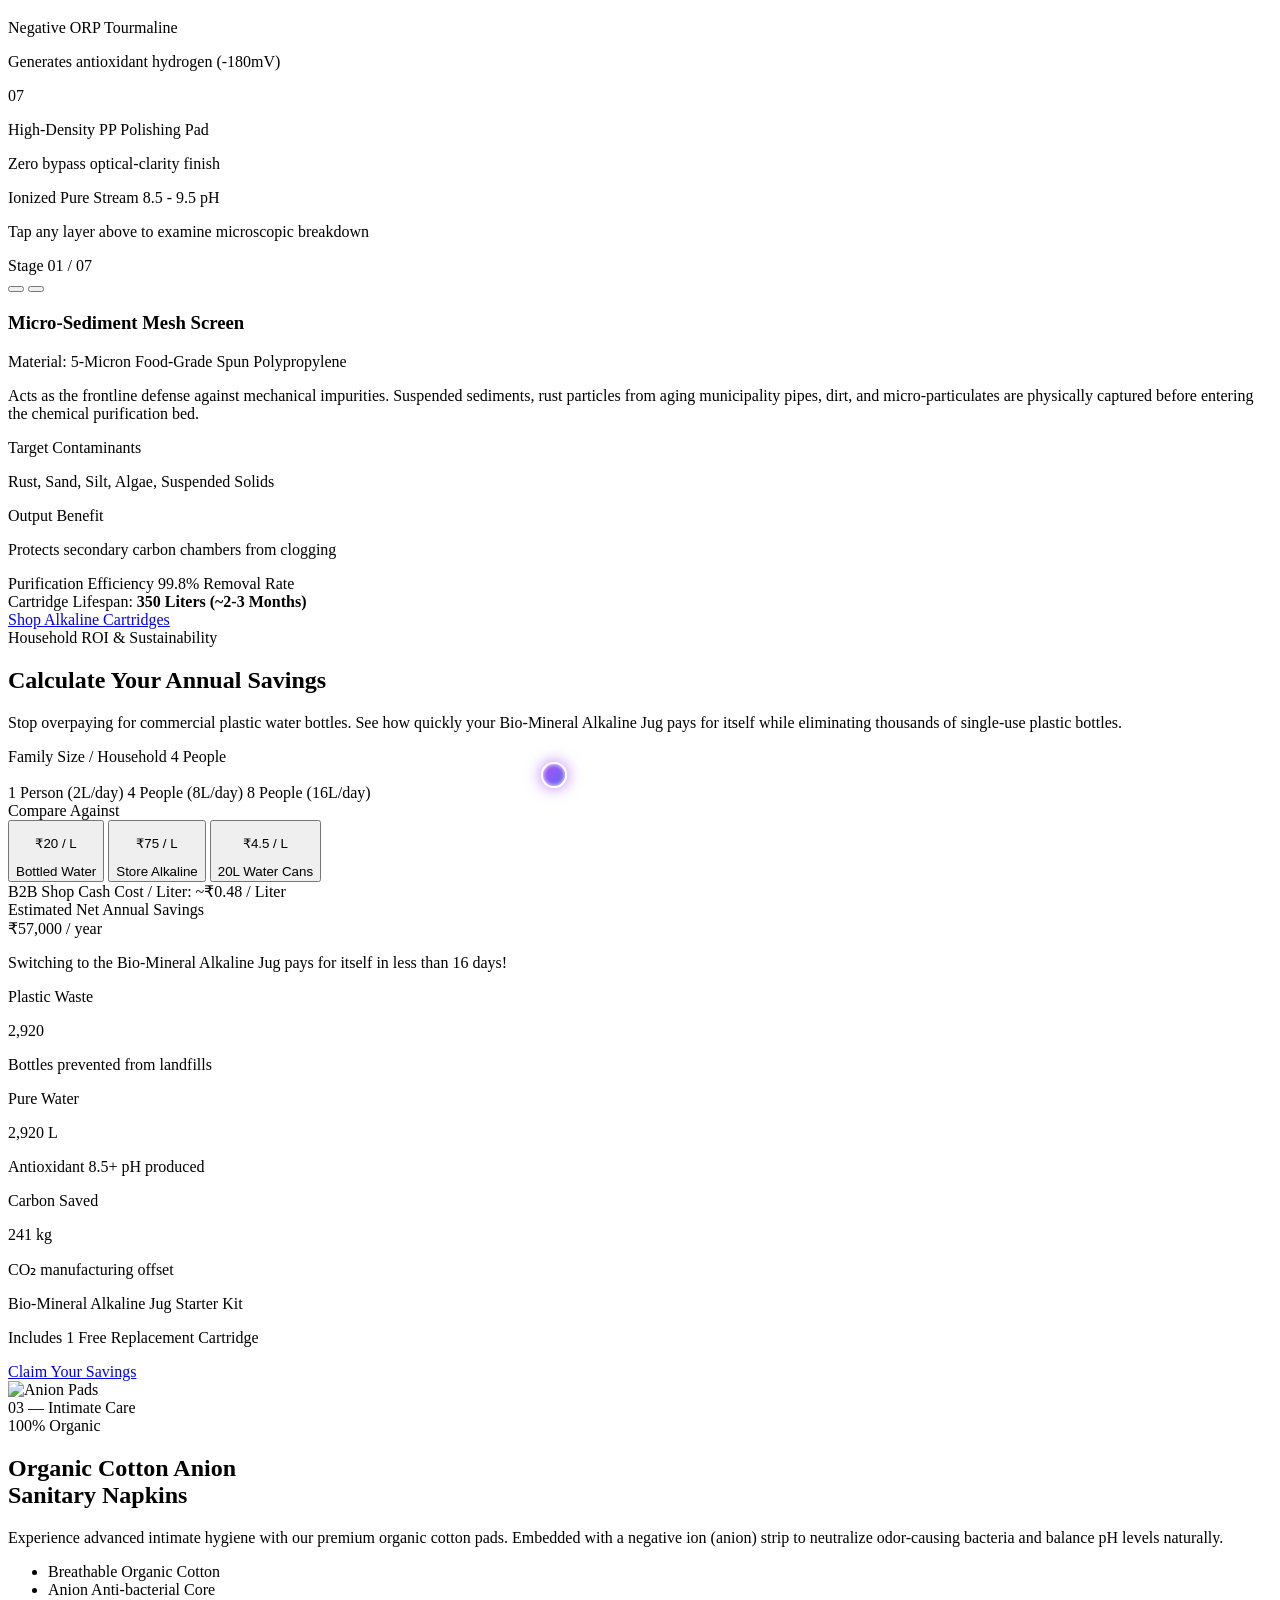
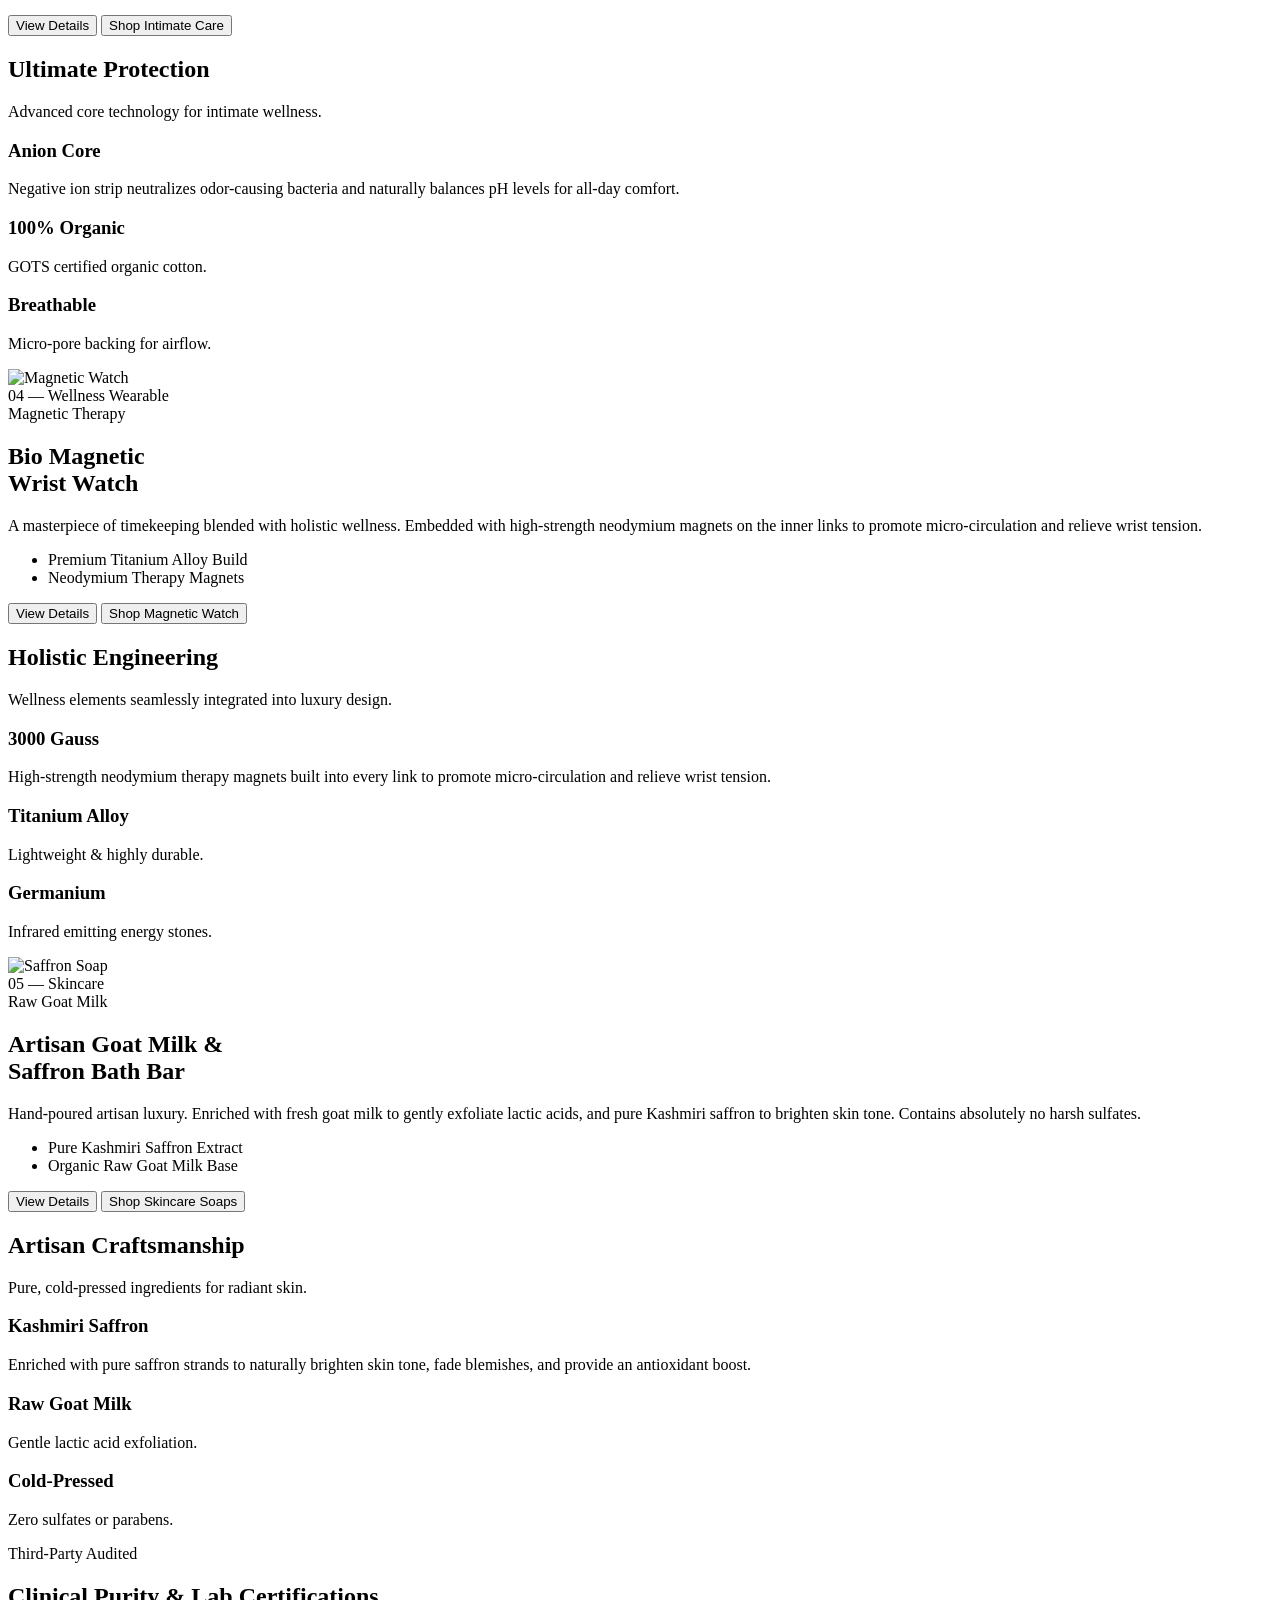
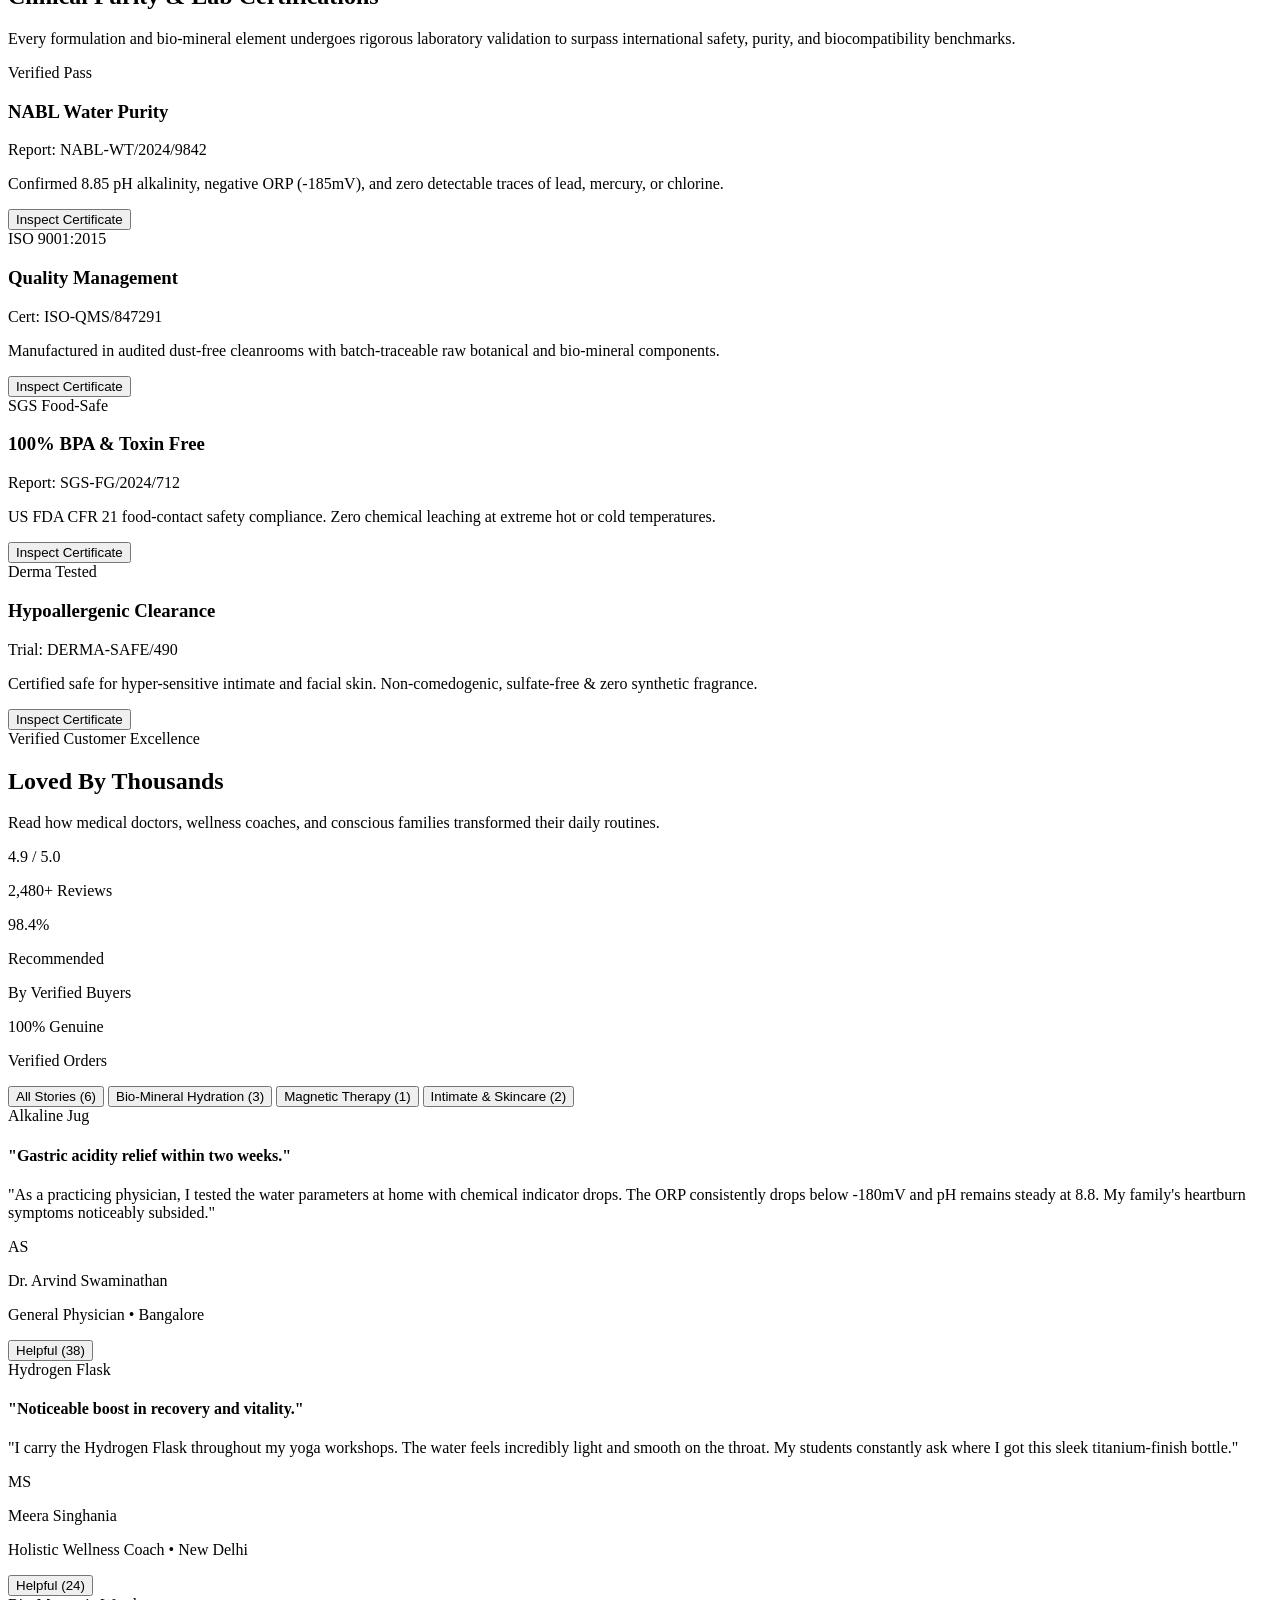
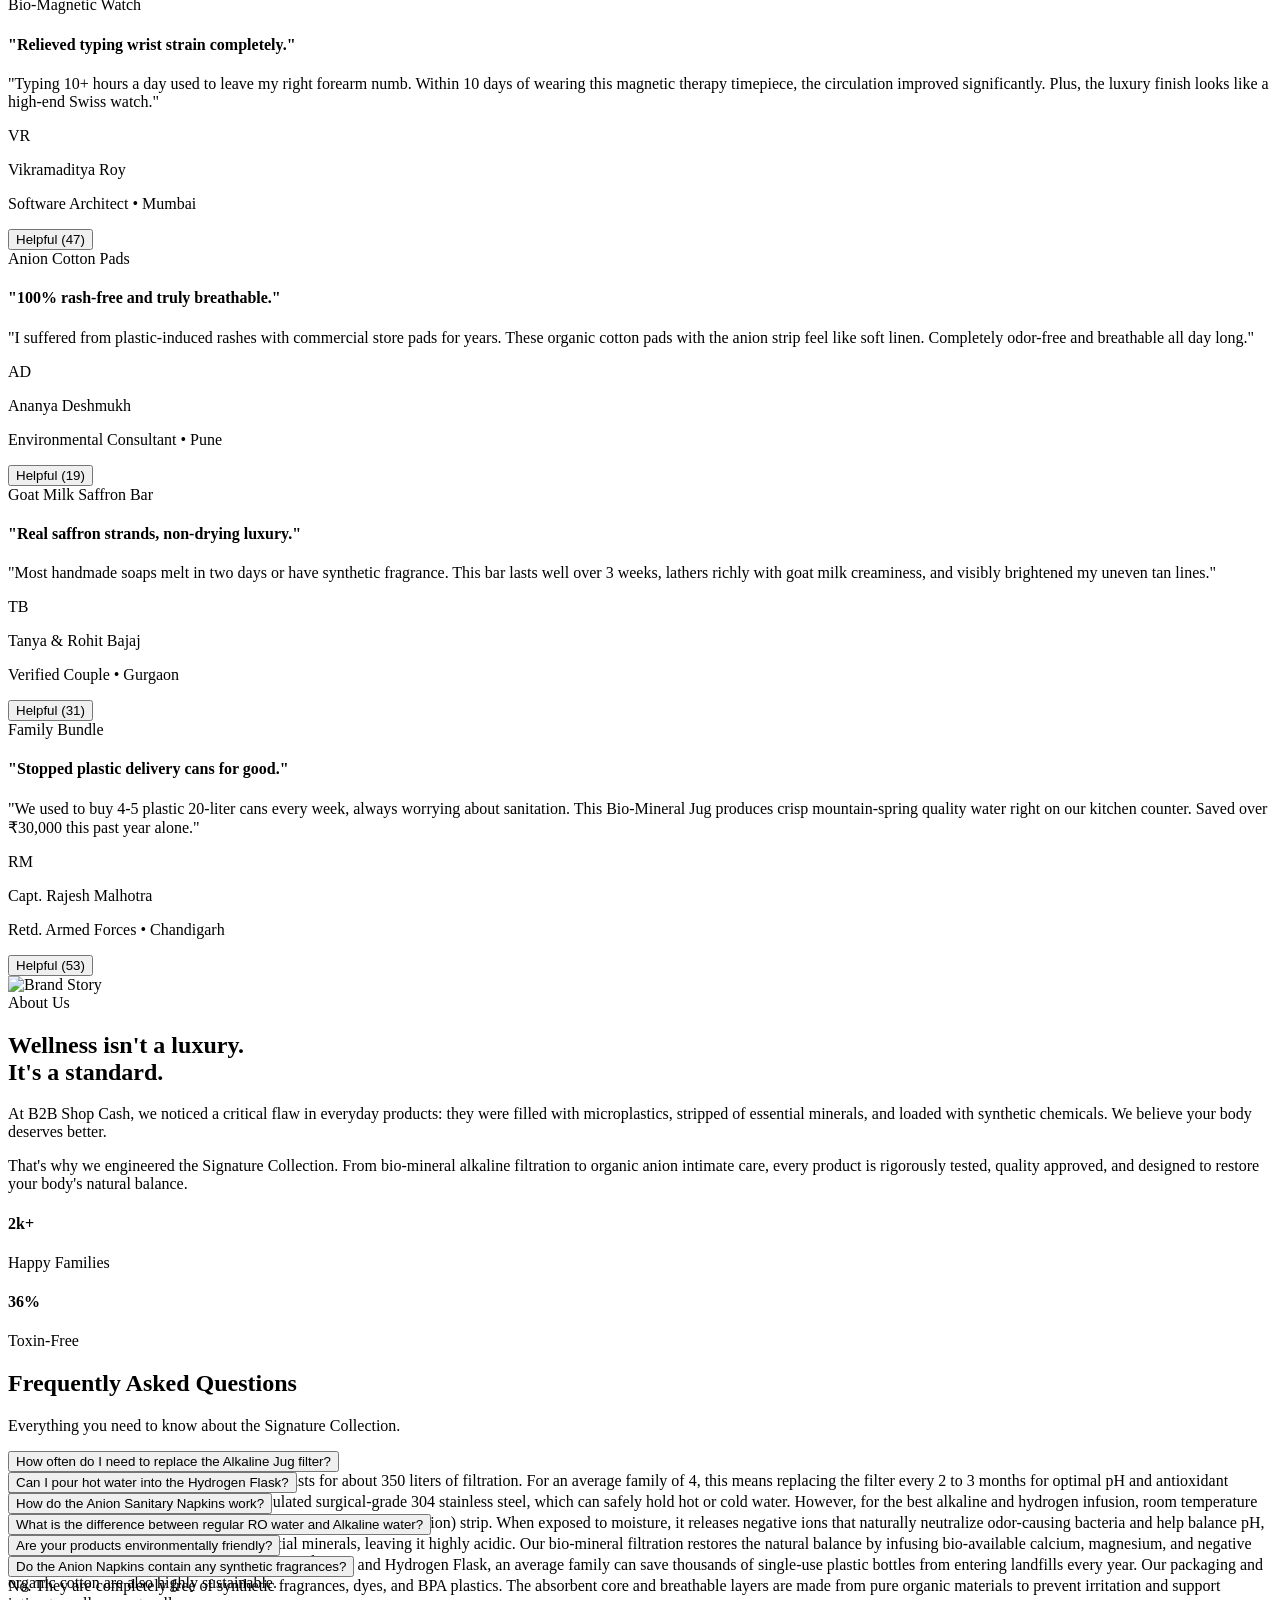
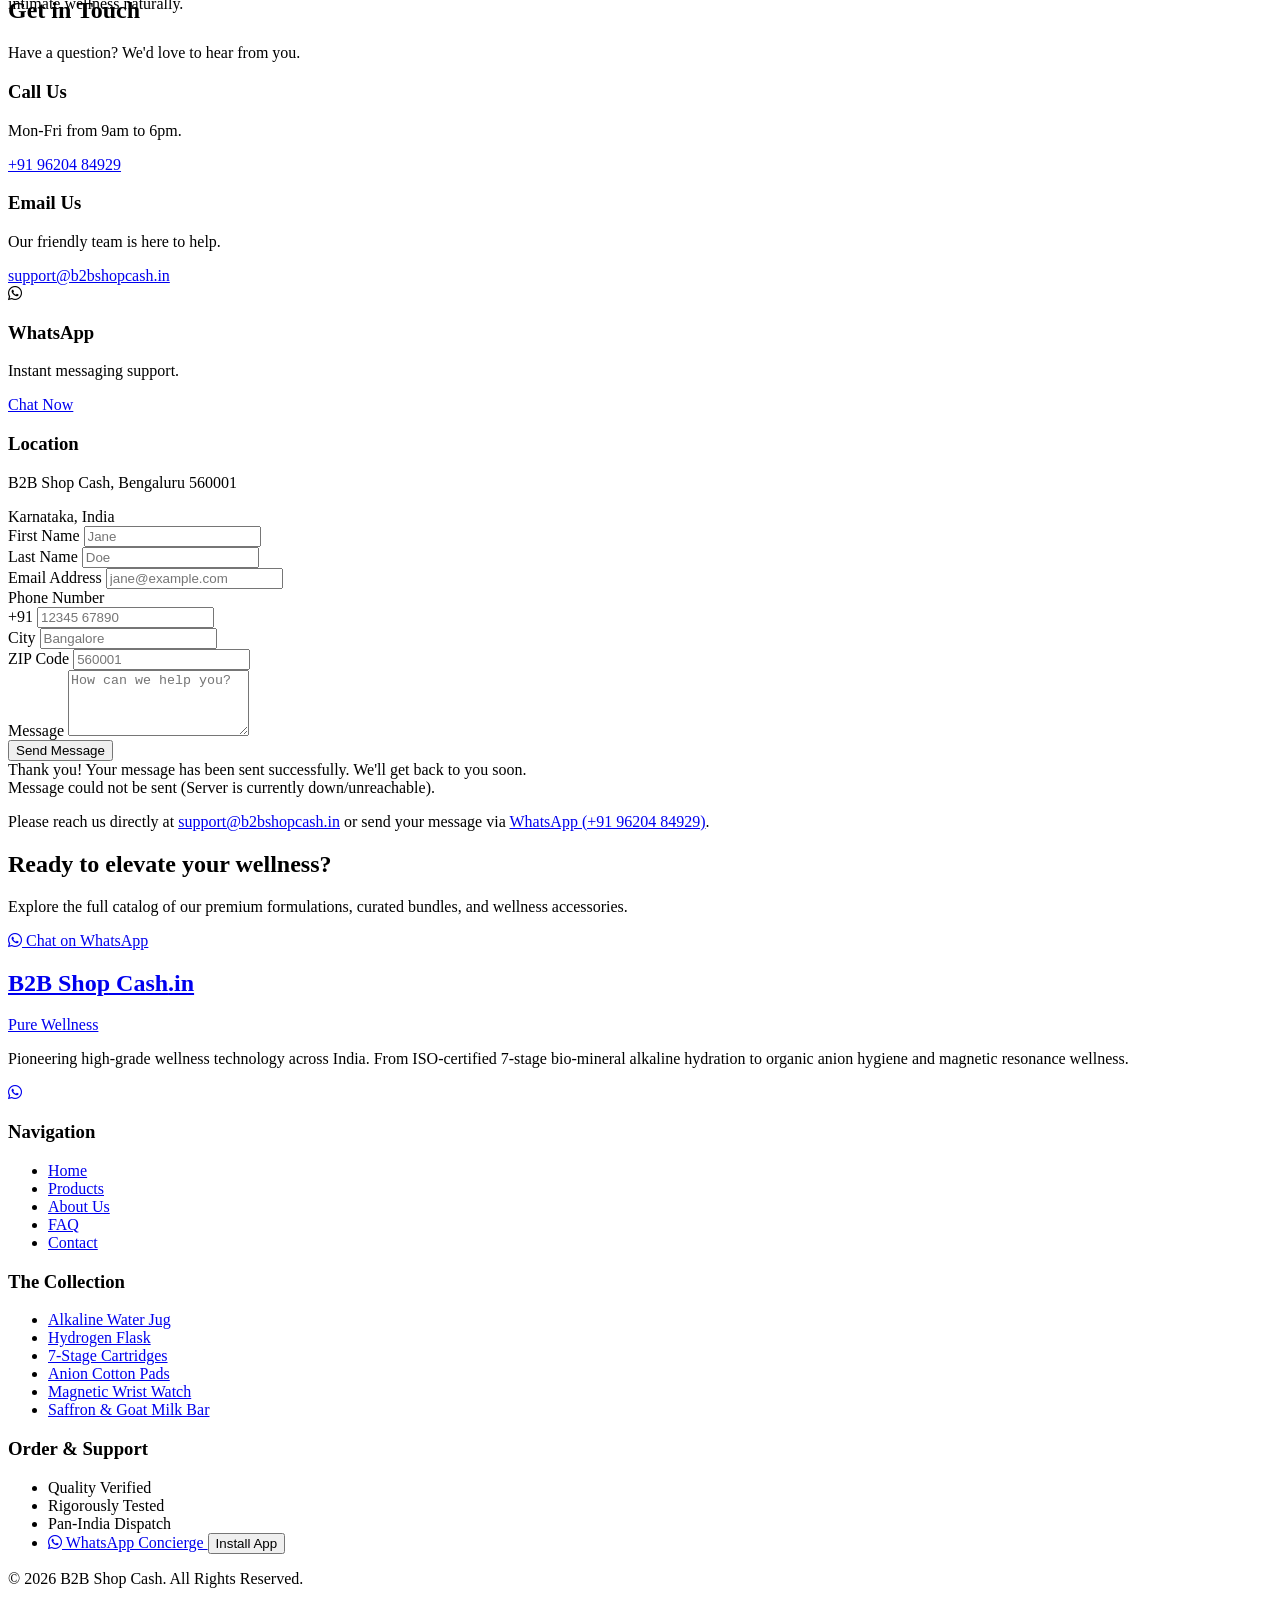
==== commit 7b7a1e31: "D" ====
--- a/index.html
+++ b/index.html
@@ -1,232 +1,5116 @@
 <!DOCTYPE html>
-<html lang="en">
+<html lang="en" class="scroll-smooth">
+
 <head>
     <meta charset="UTF-8">
     <meta name="viewport" content="width=device-width, initial-scale=1.0">
-    <title>B2B - Coming Soon - Something Exciting is Brewing</title>
+    <title>B2B Shop Cash | The Signature Collection</title>
+
+    <!-- Standard Primary SEO -->
+    <meta name="title" content="B2B Shop Cash | The Signature Collection">
+    <meta name="description" content="B2B Shop Cash - Premium wholesale & direct-to-business ecommerce platform offering certified alkaline wellness products, hydrogen flasks, and sanitary essentials with instant WhatsApp ordering.">
+    <meta name="keywords" content="B2B Shop Cash, b2bshopcash, alkaline water jug, hydrogen flask, sanitary pads, wellness wholesale India, b2b ecommerce, whatsapp shopping">
+    <meta name="author" content="B2B Shop Cash">
+    <meta name="robots" content="index, follow, max-image-preview:large, max-snippet:-1, max-video-preview:-1">
+    <link rel="canonical" href="https://www.b2bshopcash.in/">
+
+    <!-- Open Graph / Facebook / LinkedIn / WhatsApp -->
+    <meta property="og:type" content="website">
+    <meta property="og:site_name" content="B2B Shop Cash">
+    <meta property="og:url" content="https://www.b2bshopcash.in/">
+    <meta property="og:title" content="B2B Shop Cash | The Signature Collection">
+    <meta property="og:description" content="Discover certified wellness essentials, alkaline hydration systems, and wholesale care collections with instant WhatsApp dispatch.">
+    <meta property="og:image" content="https://www.b2bshopcash.in/images/Nov-1-Wishes.jpeg">
+    <meta property="og:image:alt" content="B2B Shop Cash - Signature Wellness Collection">
+    <meta property="og:locale" content="en_IN">
+
+    <!-- Twitter / X Cards -->
+    <meta name="twitter:card" content="summary_large_image">
+    <meta name="twitter:url" content="https://www.b2bshopcash.in/">
+    <meta name="twitter:title" content="B2B Shop Cash | The Signature Collection">
+    <meta name="twitter:description" content="Discover certified wellness essentials, alkaline hydration systems, and wholesale care collections.">
+    <meta name="twitter:image" content="https://www.b2bshopcash.in/images/Nov-1-Wishes.jpeg">
+
+    <!-- Android & Mobile Web PWA -->
+    <meta name="theme-color" content="#0f172a">
+    <meta name="mobile-web-app-capable" content="yes">
+    <meta name="application-name" content="B2B Shop Cash">
+    <meta name="format-detection" content="telephone=no">
+    <link rel="manifest" href="site.webmanifest">
+
+    <!-- iOS / Apple Safari -->
+    <meta name="apple-mobile-web-app-capable" content="yes">
+    <meta name="apple-mobile-web-app-status-bar-style" content="black-translucent">
+    <meta name="apple-mobile-web-app-title" content="B2B Shop Cash">
+    <link rel="apple-touch-icon" href="images/fav/favicon.svg">
+    <link rel="mask-icon" href="images/fav/favicon.svg" color="#a855f7">
+
+    <!-- Windows / Microsoft Edge & Tiles -->
+    <meta name="msapplication-TileColor" content="#0f172a">
+    <meta name="msapplication-TileImage" content="images/fav/favicon.svg">
+    <meta name="msapplication-navbutton-color" content="#0f172a">
+    <meta name="msapplication-tooltip" content="B2B Shop Cash - Signature Wellness & Wholesale Store">
+    <meta name="msapplication-starturl" content="/">
+    <meta name="msapplication-tap-highlight" content="no">
+
+    <!-- Favicon -->
+    <link rel="icon" type="image/svg+xml" href="images/fav/favicon.svg">
+    <link rel="shortcut icon" type="image/svg+xml" href="images/fav/favicon.svg">
 
     <!-- Google Meta Tag -->
     <meta name="google-site-verification" content="822huDJB18xxUz-YXyp-Rws65N_UhZ_gzvcmNU9f2rw" />
 
-    <!-- Placeholder SVG Favicon -->
-    <link rel="icon" href="data:image/svg+xml,<svg xmlns=%22http://www.w3.org/2000/svg%22 viewBox=%220 0 100 100%22><text y=%22.9em%22 font-size=%2290%22>🛍️</text></svg>">
-    <link href="https://fonts.googleapis.com/css2?family=Outfit:wght@300;400;700;900&display=swap" rel="stylesheet">
-    <link rel="stylesheet" href="https://cdnjs.cloudflare.com/ajax/libs/font-awesome/6.4.0/css/all.min.css">
-    <link rel="stylesheet" href="coming-soon.css">
+    <!-- Google Fonts -->
+    <link rel="preconnect" href="https://fonts.googleapis.com">
+    <link rel="preconnect" href="https://fonts.gstatic.com" crossorigin>
+    <link href="https://fonts.googleapis.com/css2?family=Outfit:wght@300;400;500;600;700;800;900&display=swap"
+        rel="stylesheet">
+
+    <!-- Tailwind CSS -->
+    <script src="https://cdn.tailwindcss.com"></script>
+
+    <!-- Lucide Icons -->
+    <script src="https://unpkg.com/lucide@latest"></script>
+
+    <!-- Font Awesome 6 (for WhatsApp) -->
+    <link rel="stylesheet" href="https://cdnjs.cloudflare.com/ajax/libs/font-awesome/6.5.1/css/all.min.css">
+
+    <!-- Lenis Smooth Scroll -->
+    <link rel="stylesheet" href="https://unpkg.com/lenis@1.1.20/dist/lenis.css">
+    <script src="https://unpkg.com/lenis@1.1.20/dist/lenis.min.js"></script>
+
+    <!-- Tailwind Config & Custom CSS -->
+    <script>
+        tailwind.config = {
+            theme: {
+                extend: {
+                    colors: {
+                        obsidian: '#0f172a',
+                        emerald: '#a855f7', // Using purple as the primary brand color based on the store theme
+                    },
+                    fontFamily: {
+                        sans: ['Outfit', 'sans-serif'],
+                        display: ['Outfit', 'sans-serif'],
+                    }
+                }
+            }
+        }
+    </script>
+
+    <style type="text/tailwindcss">
+        @layer utilities {
+            .glass-card {
+                @apply bg-[#0f172a]/70 backdrop-blur-xl border border-white/10 shadow-2xl;
+            }
+            .text-gradient {
+                @apply bg-clip-text text-transparent bg-gradient-to-r from-purple-400 to-indigo-400;
+            }
+            .bg-brand-gradient {
+                @apply bg-gradient-to-r from-purple-600 to-indigo-600 hover:from-purple-500 hover:to-indigo-500 transition-all duration-300;
+            }
+            .btn-gradient-border {
+                position: relative;
+                border: 1.5px solid transparent !important;
+                background: linear-gradient(#0b1120, #0b1120) padding-box, linear-gradient(135deg, #c084fc, #6366f1) border-box !important;
+                box-shadow: 0 0 15px rgba(168, 85, 247, 0.2);
+            }
+            .btn-gradient-border:hover {
+                background: linear-gradient(#1e1b4b, #0f172a) padding-box, linear-gradient(135deg, #e879f9, #818cf8) border-box !important;
+                box-shadow: 0 0 22px rgba(168, 85, 247, 0.4);
+            }
+            /* Quick View Modal Gallery Controls */
+            .modal-gallery-ctrl {
+                opacity: 0;
+                pointer-events: none;
+                transition: opacity 0.35s cubic-bezier(0.16, 1, 0.3, 1), transform 0.2s ease;
+            }
+            #modal-img-box:hover .modal-gallery-ctrl,
+            .modal-gallery-ctrl.show-ctrl {
+                opacity: 1 !important;
+                pointer-events: auto !important;
+            }
+
+            /* Custom Scrollbar Inside Quick View Modal */
+            #product-modal-container::-webkit-scrollbar {
+                width: 7px;
+            }
+            #product-modal-container::-webkit-scrollbar-track {
+                background: rgba(255, 255, 255, 0.03);
+                border-radius: 9999px;
+                margin: 18px 0;
+            }
+            #product-modal-container::-webkit-scrollbar-thumb {
+                background: rgba(168, 85, 247, 0.45);
+                border-radius: 9999px;
+                border: 1px solid rgba(255, 255, 255, 0.1);
+            }
+            #product-modal-container::-webkit-scrollbar-thumb:hover {
+                background: rgba(168, 85, 247, 0.85);
+            }
+            #product-modal-container {
+                scrollbar-width: thin;
+                scrollbar-color: rgba(168, 85, 247, 0.45) transparent;
+            }
+        }
+        html {
+            scroll-behavior: smooth;
+            scroll-padding-top: 5rem;
+        }
+        html.lenis, html.lenis body {
+            height: auto;
+        }
+        .lenis.lenis-smooth {
+            scroll-behavior: auto !important;
+        }
+        .lenis.lenis-smooth [data-lenis-prevent] {
+            overscroll-behavior: contain;
+        }
+        .lenis.lenis-stopped {
+            overflow: hidden;
+        }
+        body {
+            background-color: #020617; /* Slate 950 */
+            color: #f8fafc;
+            overflow-x: hidden;
+        }
+
+        /* Light Theme Magic Filter (Matches ecommerce-store.html) */
+        html.light-theme {
+            filter: invert(1) hue-rotate(180deg) contrast(0.95);
+            background: #ffffff;
+            --tw-text-opacity: 0.85 !important;
+            -webkit-text-stroke: 0.5px rgba(255,255,255,0.1);
+        }
+        
+                html.light-theme .mix-blend-screen {
+            mix-blend-mode: multiply !important;
+        }
+
+        
+        html.light-theme img,
+        html.light-theme video,
+        html.light-theme .lucide.fill-rose-400,
+        html.light-theme .lucide.fill-rose-500,
+        html.light-theme .text-amber-400,
+        html.light-theme button[class*="bg-gradient-"]:not(#nav-cart-btn),
+        html.light-theme button[onclick*="WhatsApp"],
+        html.light-theme .bg-brand-gradient,
+        html.light-theme .keep-colors,
+        html.light-theme .product-btn {
+            filter: invert(1) hue-rotate(180deg) contrast(1.05);
+        }
+
+        #product-modal-container {
+            overflow: visible !important;
+        }
+
+        #product-modal-container::before {
+            display: none !important;
+        }
+
+        .product-modal-spotlight-border {
+            position: absolute;
+            inset: 0;
+            border-radius: inherit;
+            padding: 1px;
+            background: radial-gradient(
+                600px circle at var(--mouse-x, -9999px) var(--mouse-y, -9999px),
+                rgba(255, 255, 255, 0.6),
+                transparent 40%
+            );
+            -webkit-mask: linear-gradient(#fff 0 0) content-box, linear-gradient(#fff 0 0);
+            -webkit-mask-composite: xor;
+            mask-composite: exclude;
+            z-index: 30;
+            pointer-events: none;
+            opacity: 0;
+            transition: opacity 0.3s;
+        }
+
+        #product-modal-container:hover .product-modal-spotlight-border {
+            opacity: 1;
+        }
+
+        #modal-wa-buy-btn {
+            color: #22c55e !important;
+        }
+
+        #modal-wa-buy-btn span,
+        #modal-wa-buy-btn i {
+            color: #22c55e !important; /* WhatsApp Green */
+        }
+
+        html.light-theme #modal-wa-buy-btn {
+            background: rgba(255, 255, 255, 0.9) !important;
+            border-color: rgba(34, 197, 94, 0.45) !important;
+            box-shadow: 0 0 20px rgba(34, 197, 94, 0.25) !important;
+        }
+
+        html.light-theme #modal-wa-buy-btn,
+        html.light-theme #modal-wa-buy-btn span,
+        html.light-theme #modal-wa-buy-btn i {
+            color: #22c55e !important; /* WhatsApp Green */
+        }
+
+        .product-btn {
+            color: #ffffff !important;
+        }
+        
+        /* Subtle glow effects for the products */
+        .glow-purple {
+            box-shadow: 0 0 40px -10px rgba(168, 85, 247, 0.4);
+        }
+        
+        .fade-in-up {
+            animation: fadeInUp 1s ease-out forwards;
+            opacity: 0;
+            transform: translateY(30px);
+        }
+        
+        @keyframes fadeInUp {
+            to {
+                opacity: 1;
+                transform: translateY(0);
+            }
+        }
+
+        /* Scroll Reveal Animations */
+        .reveal {
+            opacity: 0;
+            transform: translateY(60px);
+            transition: all 1s cubic-bezier(0.5, 0, 0, 1);
+        }
+        .reveal.active {
+            opacity: 1;
+            transform: translateY(0);
+        }
+
+        /* Staggered delays */
+        .delay-100 { transition-delay: 100ms; }
+        .delay-200 { transition-delay: 200ms; }
+        .delay-300 { transition-delay: 300ms; }
+
+        /* Bento Icon Hover Highlights */
+        .bento-icon {
+            transition: all 0.35s cubic-bezier(0.34, 1.56, 0.64, 1);
+            transform-origin: center;
+        }
+        .group:hover .icon-highlight-purple {
+            transform: scale(1.28);
+            color: #d8b4fe !important;
+            filter: drop-shadow(0 0 16px rgba(192, 132, 252, 0.95));
+        }
+        .group:hover .icon-highlight-pink {
+            transform: scale(1.28);
+            color: #f9a8d4 !important;
+            filter: drop-shadow(0 0 16px rgba(244, 114, 182, 0.95));
+        }
+        .group:hover .icon-highlight-amber {
+            transform: scale(1.28);
+            color: #fde68a !important;
+            filter: drop-shadow(0 0 16px rgba(251, 191, 36, 0.95));
+        }
+        .group:hover .icon-highlight-emerald {
+            transform: scale(1.28);
+            color: #6ee7b7 !important;
+            filter: drop-shadow(0 0 16px rgba(52, 211, 153, 0.95));
+        }
+        .group:hover .icon-highlight-blue {
+            transform: scale(1.28);
+            color: #93c5fd !important;
+            filter: drop-shadow(0 0 16px rgba(96, 165, 250, 0.95));
+        }
+
+        @keyframes fluid-gradient {
+            0% { background-position: 0% 50%; }
+            50% { background-position: 100% 50%; }
+            100% { background-position: 0% 50%; }
+        }
+        .text-video-mask {
+            background: linear-gradient(-45deg, #a855f7, #3b82f6, #ec4899, #10b981);
+            background-size: 300% 300%;
+            animation: fluid-gradient 6s ease infinite;
+            -webkit-background-clip: text;
+            -webkit-text-fill-color: transparent;
+            background-clip: text;
+            color: transparent;
+        }
+
+        /* Spotlight Effect on Glass Cards */
+        .glass-card:not(nav) {
+            position: relative;
+        }
+
+        /* Fixed / Sticky Navigation Bar */
+        #main-navbar {
+            position: fixed !important;
+            top: 0 !important;
+            left: 0 !important;
+            right: 0 !important;
+            width: 100% !important;
+            z-index: 9999 !important;
+        }
+        .glass-card::before {
+            content: "";
+            position: absolute;
+            inset: 0;
+            border-radius: inherit;
+            padding: 1px;
+            background: radial-gradient(
+                600px circle at var(--mouse-x, 0) var(--mouse-y, 0),
+                rgba(255, 255, 255, 0.6),
+                transparent 40%
+            );
+            -webkit-mask: linear-gradient(#fff 0 0) content-box, linear-gradient(#fff 0 0);
+            -webkit-mask-composite: xor;
+            mask-composite: exclude;
+            z-index: 10;
+            pointer-events: none;
+            opacity: 0;
+            transition: opacity 0.3s;
+        }
+        .glass-card:hover::before {
+            opacity: 1;
+        }
+    </style>
+
+    <!-- Vanilla Tilt JS for 3D Glassmorphism -->
+    <script src="https://cdnjs.cloudflare.com/ajax/libs/vanilla-tilt/1.8.1/vanilla-tilt.min.js"></script>
+    <style>
+        /* Icon Micro-Interactions */
+        section .glass-card:hover svg.lucide-droplets,
+        .reveal .glass-card:hover svg.lucide-droplets,
+        section .glass-card:hover svg.lucide-droplet,
+        .reveal .glass-card:hover svg.lucide-droplet {
+            animation: drip 1.5s ease-in-out infinite;
+        }
+
+        section .glass-card:hover svg.lucide-sparkles,
+        .reveal .glass-card:hover svg.lucide-sparkles,
+        section .glass-card:hover svg.lucide-sun,
+        .reveal .glass-card:hover svg.lucide-sun {
+            animation: gentleSpin 4s linear infinite;
+        }
+
+        section .glass-card:hover svg.lucide-shield,
+        .reveal .glass-card:hover svg.lucide-shield,
+        section .glass-card:hover svg.lucide-shield-check,
+        .reveal .glass-card:hover svg.lucide-shield-check {
+            animation: popForward 0.5s ease-out forwards;
+        }
+
+        section .glass-card:hover svg.lucide-heart,
+        .reveal .glass-card:hover svg.lucide-heart,
+        section .glass-card:hover svg.lucide-activity,
+        .reveal .glass-card:hover svg.lucide-activity {
+            animation: heartbeat 1.5s ease-in-out infinite;
+        }
+
+        section .glass-card:hover svg.lucide-leaf,
+        .reveal .glass-card:hover svg.lucide-leaf {
+            animation: leafSway 2s ease-in-out infinite;
+        }
+
+        @keyframes drip {
+
+            0%,
+            100% {
+                transform: translateY(0) scaleY(1);
+            }
+
+            50% {
+                transform: translateY(8px) scaleY(1.1);
+            }
+        }
+
+        @keyframes gentleSpin {
+            from {
+                transform: rotate(0deg) scale(1.1);
+            }
+
+            to {
+                transform: rotate(180deg) scale(1.1);
+            }
+        }
+
+        @keyframes popForward {
+            0% {
+                transform: scale(1);
+            }
+
+            50% {
+                transform: scale(1.2);
+            }
+
+            100% {
+                transform: scale(1.1);
+            }
+        }
+
+        @keyframes heartbeat {
+
+            0%,
+            100% {
+                transform: scale(1);
+            }
+
+            15% {
+                transform: scale(1.15);
+            }
+
+            30% {
+                transform: scale(1);
+            }
+
+            45% {
+                transform: scale(1.15);
+            }
+        }
+
+        @keyframes leafSway {
+
+            0%,
+            100% {
+                transform: rotate(0deg);
+            }
+
+            25% {
+                transform: rotate(-10deg);
+            }
+
+            75% {
+                transform: rotate(10deg);
+            }
+        }
+    </style>
+    <style>
+        @keyframes filterDrop {
+            0% {
+                transform: translateY(-30px) scale(1);
+                opacity: 0;
+                background-color: #60A5FA;
+            }
+
+            /* Blue */
+            10% {
+                opacity: 1;
+                transform: translateY(0) scale(1);
+                background-color: #60A5FA;
+            }
+
+            30% {
+                background-color: #93C5FD;
+            }
+
+            /* Lighter blue as it gets cleaned */
+            60% {
+                background-color: #C084FC;
+            }
+
+            /* Purple/Alkaline transition */
+            90% {
+                opacity: 1;
+                transform: translateY(280px) scale(0.8);
+                background-color: #D8B4FE;
+            }
+
+            100% {
+                transform: translateY(310px) scale(0);
+                opacity: 0;
+                background-color: #E9D5FF;
+            }
+        }
+
+        .animate-filter-drop {
+            animation: filterDrop 4s infinite cubic-bezier(0.4, 0, 0.2, 1);
+        }
+
+        /* Custom Range Slider for Savings Calculator */
+        input[type="range"] {
+            -webkit-appearance: none;
+            appearance: none;
+            width: 100%;
+            height: 10px;
+            border-radius: 9999px;
+            background: rgba(255, 255, 255, 0.1);
+            outline: none;
+            transition: all 0.3s;
+        }
+
+        input[type="range"]::-webkit-slider-thumb {
+            -webkit-appearance: none;
+            appearance: none;
+            width: 26px;
+            height: 26px;
+            border-radius: 50%;
+            background: linear-gradient(135deg, #a855f7, #6366f1);
+            cursor: pointer;
+            box-shadow: 0 0 15px rgba(168, 85, 247, 0.8), inset 0 0 4px #ffffff;
+            border: 2px solid #ffffff;
+            transition: transform 0.2s, box-shadow 0.2s;
+        }
+
+        input[type="range"]::-webkit-slider-thumb:hover {
+            transform: scale(1.2);
+            box-shadow: 0 0 25px rgba(168, 85, 247, 1);
+        }
+
+        input[type="range"]::-moz-range-thumb {
+            width: 26px;
+            height: 26px;
+            border-radius: 50%;
+            background: linear-gradient(135deg, #a855f7, #6366f1);
+            cursor: pointer;
+            box-shadow: 0 0 15px rgba(168, 85, 247, 0.8);
+            border: 2px solid #ffffff;
+        }
+
+        /* Filter Cartridge Layer Shimmer & Simulation */
+        @keyframes waterFlowScan {
+            0% {
+                top: -20%;
+                opacity: 0;
+            }
+
+            30% {
+                opacity: 0.8;
+            }
+
+            70% {
+                opacity: 0.8;
+            }
+
+            100% {
+                top: 110%;
+                opacity: 0;
+            }
+        }
+
+        .animate-water-scan {
+            animation: waterFlowScan 2.2s cubic-bezier(0.4, 0, 0.2, 1) infinite;
+        }
+
+        .filter-layer-active {
+            box-shadow: inset 0 0 25px rgba(168, 85, 247, 0.5), 0 0 20px rgba(168, 85, 247, 0.4);
+            border-color: rgba(192, 132, 252, 0.9) !important;
+            transform: scale(1.02);
+        }
+
+        /* Live Toast Notification Animations */
+        @keyframes toastSlideUp {
+            from {
+                transform: translateY(120%);
+                opacity: 0;
+            }
+
+            to {
+                transform: translateY(0);
+                opacity: 1;
+            }
+        }
+
+        .toast-animate-in {
+            animation: toastSlideUp 0.5s cubic-bezier(0.16, 1, 0.3, 1) forwards;
+        }
+
+        /* Modal transitions */
+        #cert-modal.modal-active {
+            opacity: 1 !important;
+            pointer-events: auto !important;
+        }
+
+        #cert-modal.modal-active .modal-dialog {
+            transform: scale(1) translateY(0) !important;
+        }
+    </style>
 </head>
-<body oncontextmenu="return false;">
-    
-    <div class="background-animation">
-        <div class="gradient-sphere sphere-1"></div>
-        <div class="gradient-sphere sphere-2"></div>
-        <div class="gradient-sphere sphere-3"></div>
+
+<body class="antialiased selection:bg-purple-500/30">
+
+    <!-- Global Page Loader -->
+    <div id="page-loader"
+        class="fixed inset-0 z-[10000] bg-[#0f172a] flex flex-col items-center justify-center transition-opacity duration-700">
+        <div class="relative flex flex-col items-center justify-center">
+            <!-- Pulsing outer rings -->
+            <div class="absolute w-24 h-24 rounded-full border border-[#a855f7]/40 animate-ping"></div>
+            <div class="absolute w-32 h-32 rounded-full border border-[#a855f7]/20 animate-ping"
+                style="animation-delay: 300ms;"></div>
+
+            <!-- Core Logo icon (Inline SVG for instant 0ms render without waiting for JS) -->
+            <div
+                class="w-16 h-16 rounded-2xl bg-brand-gradient flex items-center justify-center shadow-[0_0_40px_rgba(168,85,247,0.6)] animate-pulse relative z-10 keep-colors">
+                <svg xmlns="http://www.w3.org/2000/svg" viewBox="0 0 24 24" fill="none" stroke="currentColor"
+                    stroke-width="2" stroke-linecap="round" stroke-linejoin="round" class="text-white w-8 h-8">
+                    <path
+                        d="M7 16.3c2.2 0 4-1.83 4-4.05 0-1.16-.57-2.26-1.71-3.19S7.29 6.75 7 5.3c-.29 1.45-1.14 2.84-2.29 3.76S3 11.1 3 12.25c0 2.22 1.8 4.05 4 4.05z" />
+                    <path
+                        d="M12.56 6.6A10.97 10.97 0 0 0 14 3.02c.5 2.5 2 4.9 4 6.5s3 3.5 3 5.5a6.98 6.98 0 0 1-11.91 4.97" />
+                </svg>
+            </div>
+
+            <!-- Brand Text -->
+            <div class="mt-6 flex flex-col items-center animate-pulse">
+                <h2 class="text-2xl font-display font-black text-white tracking-tight">B2B Shop Cash<span
+                        class="text-gradient keep-colors inline-block">.in</span></h2>
+                <p class="text-[10px] text-gray-400 font-semibold tracking-widest uppercase mt-1">Pure Wellness</p>
+            </div>
+        </div>
     </div>
 
-    <main class="container">
-        <div class="glass-panel">
-            <h2 class="brand">www.b2bshopcash.in</h2>
-            <h1 class="headline" id="typing-text"></h1>
-            <p class="subheadline">We're crafting an unparalleled shopping experience. Be the first to know when we launch.</p>
-            
-
-
-            <div class="live-status-container" id="live-status-container" style="margin-bottom: 1rem;">
-                <div class="launched-msg">WE ARE LIVE! 🎉</div>
-            </div>
-
-            <div class="countdown" id="countdown">
-                <div class="time-box">
-                    <span class="time" id="date-num">01</span>
-                    <span class="label">Date</span>
-                </div>
-                <div class="time-box">
-                    <span class="time" id="date-month">Nov</span>
-                    <span class="label">Month</span>
-                </div>
-                <div class="time-box">
-                    <span class="time" id="date-year">2026</span>
-                    <span class="label">Year</span>
-                </div>
-                <div class="time-box">
-                    <span class="time" id="date-day">Sun</span>
-                    <span class="label">Day</span>
-                </div>
-            </div>
-
-            <div class="actions-group">
-                <div class="form-container" id="cta-container" style="width: 100%; max-width: 400px; display: flex; justify-content: center;">
-                    <a href="https://www.b2bshopcash.in/new-site/kannada.html" class="notify-btn" style="display:inline-block;text-decoration:none;text-align:center;padding:0.85rem 2.5rem;font-size:1.1rem;">View Site 🚀</a>
-                </div>
-
-                <div class="wishes-banner">
-                    <img src="images/Nov-1-Wishes.jpeg" alt="November 1 Wishes" class="wishes-img" style="width: 100%; max-width: 500px; height: auto; border-radius: 16px; display: block;">
-                </div>
-            </div>
-
-            <!-- 3. Feature Highlights -->
-            <div class="features-list">
-                <div class="feature-item">
-                    <span class="feature-icon"><svg width="20" height="20" viewBox="0 0 24 24" fill="none" stroke="currentColor" stroke-width="2" stroke-linecap="round" stroke-linejoin="round"><rect x="1" y="3" width="15" height="13"></rect><polygon points="16 8 20 8 23 11 23 16 16 16 16 8"></polygon><circle cx="5.5" cy="18.5" r="2.5"></circle><circle cx="18.5" cy="18.5" r="2.5"></circle></svg></span>
-                    <span>Free Shipping</span>
-                </div>
-                <div class="feature-item">
-                    <span class="feature-icon"><svg width="20" height="20" viewBox="0 0 24 24" fill="none" stroke="currentColor" stroke-width="2" stroke-linecap="round" stroke-linejoin="round"><polyline points="20 12 20 22 4 22 4 12"></polyline><rect x="2" y="7" width="20" height="5"></rect><line x1="12" y1="22" x2="12" y2="7"></line><path d="M12 7H7.5a2.5 2.5 0 0 1 0-5C11 2 12 7 12 7z"></path><path d="M12 7h4.5a2.5 2.5 0 0 0 0-5C13 2 12 7 12 7z"></path></svg></span>
-                    <span>Early Access Deals</span>
-                </div>
-                <div class="feature-item">
-                    <span class="feature-icon"><svg width="20" height="20" viewBox="0 0 24 24" fill="none" stroke="currentColor" stroke-width="2" stroke-linecap="round" stroke-linejoin="round"><polygon points="12 2 15.09 8.26 22 9.27 17 14.14 18.18 21.02 12 17.77 5.82 21.02 7 14.14 2 9.27 8.91 8.26 12 2"></polygon></svg></span>
-                    <span>Premium Quality</span>
-                </div>
-            </div>
-
-            <!-- Social Media Box -->
-            <div class="social-links-box">
-                <a href="https://api.whatsapp.com/send/?phone=+919620484929&text=Hi%20B2BShopCash%20-%20I%27m%20interested%20in%20shopping%20in%20B2B%20Space!%20https://www.b2bshopcash.in" target="_blank" title="WhatsApp">
-                    <i class="fab fa-whatsapp"></i>
+    <!-- Sticky Navbar -->
+    <nav id="main-navbar"
+        class="fixed top-0 left-0 right-0 w-full z-[9999] glass-card border-b border-white/5 py-4 px-6 shadow-xl backdrop-blur-xl">
+        <div class="max-w-7xl mx-auto flex items-center justify-between">
+            <a href="#" class="flex items-center gap-2 sm:gap-2.5 shrink-0 group cursor-pointer">
+                <div
+                    class="w-9 h-9 sm:w-10 sm:h-10 rounded-xl bg-brand-gradient flex items-center justify-center shadow-lg group-hover:scale-105 transition-transform keep-colors shrink-0">
+                    <svg xmlns="http://www.w3.org/2000/svg" viewBox="0 0 24 24" fill="none" stroke="currentColor"
+                        stroke-width="2" stroke-linecap="round" stroke-linejoin="round"
+                        class="text-white w-4 h-4 sm:w-5 sm:h-5">
+                        <path
+                            d="M7 16.3c2.2 0 4-1.83 4-4.05 0-1.16-.57-2.26-1.71-3.19S7.29 6.75 7 5.3c-.29 1.45-1.14 2.84-2.29 3.76S3 11.1 3 12.25c0 2.22 1.8 4.05 4 4.05z" />
+                        <path
+                            d="M12.56 6.6A10.97 10.97 0 0 0 14 3.02c.5 2.5 2 4.9 4 6.5s3 3.5 3 5.5a6.98 6.98 0 0 1-11.91 4.97" />
+                    </svg>
+                </div>
+                <div class="shrink-0">
+                    <h1
+                        class="text-base sm:text-xl font-display font-black tracking-tight text-white leading-none whitespace-nowrap">
+                        B2B Shop Cash<span class="text-gradient">.in</span>
+                    </h1>
+                    <p
+                        class="text-[9px] sm:text-[10px] text-gray-400 font-bold uppercase tracking-widest whitespace-nowrap">
+                        Pure Wellness</p>
+                </div>
+            </a>
+
+            <!-- Desktop Menu -->
+            <ul
+                class="hidden lg:flex items-center gap-8 absolute left-1/2 -translate-x-1/2 top-1/2 -translate-y-1/2 z-20">
+                <li>
+                    <a href="#"
+                        class="relative group text-sm font-bold uppercase tracking-widest inline-block cursor-pointer">
+                        <span class="text-gray-300 group-hover:opacity-0 transition-opacity duration-300">Home</span>
+                        <span
+                            class="absolute left-0 top-0 text-transparent bg-clip-text bg-brand-gradient opacity-0 group-hover:opacity-100 transition-opacity duration-300 keep-colors">Home</span>
+                    </a>
+                </li>
+                <li>
+                    <a href="#our-products" onclick="scrollToProducts(); return false;"
+                        class="relative group text-sm font-bold uppercase tracking-widest inline-block cursor-pointer">
+                        <span
+                            class="text-gray-300 group-hover:opacity-0 transition-opacity duration-300">Products</span>
+                        <span
+                            class="absolute left-0 top-0 text-transparent bg-clip-text bg-brand-gradient opacity-0 group-hover:opacity-100 transition-opacity duration-300 keep-colors">Products</span>
+                    </a>
+                </li>
+                <li>
+                    <a href="#about-us"
+                        class="relative group text-sm font-bold uppercase tracking-widest inline-block cursor-pointer">
+                        <span class="text-gray-300 group-hover:opacity-0 transition-opacity duration-300">About
+                            Us</span>
+                        <span
+                            class="absolute left-0 top-0 text-transparent bg-clip-text bg-brand-gradient opacity-0 group-hover:opacity-100 transition-opacity duration-300 keep-colors">About
+                            Us</span>
+                    </a>
+                </li>
+                <li>
+                    <a href="#faq"
+                        class="relative group text-sm font-bold uppercase tracking-widest inline-block cursor-pointer">
+                        <span class="text-gray-300 group-hover:opacity-0 transition-opacity duration-300">FAQ</span>
+                        <span
+                            class="absolute left-0 top-0 text-transparent bg-clip-text bg-brand-gradient opacity-0 group-hover:opacity-100 transition-opacity duration-300 keep-colors">FAQ</span>
+                    </a>
+                </li>
+                <li>
+                    <a href="#contact"
+                        class="relative group text-sm font-bold uppercase tracking-widest inline-block cursor-pointer">
+                        <span class="text-gray-300 group-hover:opacity-0 transition-opacity duration-300">Contact</span>
+                        <span
+                            class="absolute left-0 top-0 text-transparent bg-clip-text bg-brand-gradient opacity-0 group-hover:opacity-100 transition-opacity duration-300 keep-colors">Contact</span>
+                    </a>
+                </li>
+            </ul>
+
+            <div class="flex items-center gap-3 relative z-10">
+                <!-- Theme Toggle -->
+                <button onclick="toggleTheme()" aria-label="Toggle Theme"
+                    class="w-10 h-10 flex items-center justify-center rounded-full bg-white/5 hover:bg-white/10 border border-white/10 text-gray-300 hover:text-white transition-all shadow-lg cursor-pointer group">
+                    <i id="theme-icon" data-lucide="sun"
+                        class="w-5 h-5 text-amber-400 group-hover:scale-110 transition-transform keep-colors"></i>
+                </button>
+
+                <!-- WhatsApp Button -->
+                <a id="nav-wa-link" href="https://wa.me/919620484929" target="_blank" aria-label="WhatsApp"
+                    class="h-10 bg-[#25D366] hover:bg-[#20ba5a] text-white text-sm font-bold w-10 sm:w-auto px-0 sm:px-5 rounded-full transition-all flex items-center justify-center sm:gap-2 shadow-[0_0_20px_rgba(37,211,102,0.4)] hover:shadow-[0_0_30px_rgba(37,211,102,0.6)] hover:scale-105 cursor-pointer keep-colors">
+                    <i class="fa-brands fa-whatsapp text-lg"></i>
+                    <span class="hidden sm:inline">WhatsApp</span>
                 </a>
-                <a href="#" title="Facebook">
-                    <i class="fab fa-facebook-f"></i>
+
+                <!-- Mobile Hamburger Toggle -->
+                <button onclick="toggleMobileMenu()" aria-label="Toggle Mobile Menu"
+                    class="lg:hidden w-10 h-10 flex items-center justify-center rounded-full bg-white/5 hover:bg-white/10 border border-white/10 text-white transition-all cursor-pointer">
+                    <i id="mobile-menu-icon" data-lucide="menu" class="w-5 h-5"></i>
+                </button>
+            </div>
+        </div>
+
+        <!-- Mobile Menu Drawer -->
+        <div id="mobile-menu" class="hidden lg:hidden mt-4 pt-4 border-t border-white/10 flex-col gap-3 pb-2">
+            <a href="#" onclick="toggleMobileMenu()"
+                class="block py-2 px-4 rounded-xl hover:bg-white/5 text-sm font-bold uppercase tracking-wider text-gray-200 cursor-pointer">Home</a>
+            <a href="#our-products" onclick="toggleMobileMenu(); setTimeout(scrollToProducts, 150); return false;"
+                class="block py-2 px-4 rounded-xl hover:bg-white/5 text-sm font-bold uppercase tracking-wider text-gray-200 cursor-pointer">Products</a>
+            <a href="#about-us" onclick="toggleMobileMenu()"
+                class="block py-2 px-4 rounded-xl hover:bg-white/5 text-sm font-bold uppercase tracking-wider text-gray-200 cursor-pointer">About
+                Us</a>
+            <a href="#faq" onclick="toggleMobileMenu()"
+                class="block py-2 px-4 rounded-xl hover:bg-white/5 text-sm font-bold uppercase tracking-wider text-gray-200 cursor-pointer">FAQ</a>
+            <a href="#contact" onclick="toggleMobileMenu()"
+                class="block py-2 px-4 rounded-xl hover:bg-white/5 text-sm font-bold uppercase tracking-wider text-gray-200 cursor-pointer">Contact</a>
+        </div>
+    </nav>
+    <!-- Auto-Playing Video Hero -->
+    <header class="relative w-full h-screen min-h-[600px] flex items-center justify-center text-center overflow-hidden">
+        <!-- Video Background -->
+        <video autoplay loop muted playsinline
+            poster="https://images.unsplashcom/photo-1550989460-0adf9ea622e2?auto=format&fit=crop&w=1920&q=80"
+            class="absolute inset-0 w-full h-full object-cover opacity-100">
+            <source src="https://commondatastorage.googleapis.com/gtv-videos-bucket/sample/ForBiggerBlazes"
+                type="video/mp4">
+        </video>
+
+        <!-- Overlays -->
+        <div
+            class="absolute inset-0 bg-gradient-to-b from-[#030712]/80 via-transparent to-[#030712] pointer-events-none">
+        </div>
+        <div class="absolute inset-0 bg-brand-gradient mix-blend-overlay opacity-20 pointer-events-none"></div>
+
+        <!-- Content -->
+        <div class="relative z-10 px-6 w-full max-w-[95vw] lg:max-w-[1400px] mx-auto flex flex-col items-center">
+            <span
+                class="inline-flex items-center gap-2 py-1 px-4 rounded-full bg-white/5 border border-white/10 text-white text-xs font-bold keep-font tracking-widest uppercase mb-6 backdrop-blur-md">
+                <i data-lucide="droplets" class="w-3 h-3 text-cyan-400"></i>
+                The Signature Collection
+            </span>
+            <h1
+                class="text-[2.65rem] xs:text-5xl sm:text-5xl md:text-6xl lg:text-[5.5rem] xl:text-[6.5rem] font-display font-black text-white tracking-tighter leading-[1.1] sm:leading-tight drop-shadow-2xl mb-4 sm:mb-6 keep-font w-full text-center">
+                <span class="block sm:inline">Wellness,</span> <span
+                    class="text-transparent bg-clip-text bg-gradient-to-r from-cyan-300 via-blue-400 to-purple-500 keep-colors inline-block text-center sm:text-left"><span
+                        id="typewriter-text"></span><span id="cursor"
+                        class="text-cyan-400 font-light ml-0.5">|</span></span>
+            </h1>
+            <p
+                class="text-sm sm:text-lg md:text-xl text-gray-200 mb-8 sm:mb-10 max-w-2xl font-medium drop-shadow-lg px-2">
+                Experience the ultimate in wellness with our premium bio-mineral filtration and organic anion care
+                products.
+            </p>
+
+            <!-- Glowing CTA Buttons -->
+            <div
+                class="flex flex-row items-center justify-center gap-2.5 sm:gap-4 w-full sm:w-auto max-w-sm sm:max-w-none mx-auto">
+                <a href="#our-products"
+                    class="flex-1 sm:flex-initial px-4 py-2.5 sm:px-8 sm:py-4 rounded-full bg-white text-black font-bold keep-font text-xs sm:text-lg flex items-center justify-center gap-1.5 sm:gap-2 shadow-[0_0_15px_rgba(255,255,255,0.15)] hover:shadow-[0_0_25px_rgba(255,255,255,0.25)] hover:scale-105 transition-all duration-300 group whitespace-nowrap">
+                    <span>Shop Collection</span>
+                    <i data-lucide="arrow-right"
+                        class="w-3.5 h-3.5 sm:w-5 sm:h-5 group-hover:translate-x-1 transition-transform"></i>
                 </a>
-                <a href="#" title="Instagram">
-                    <i class="fab fa-instagram"></i>
+                <a href="#scroll-sequence"
+                    class="flex-1 sm:flex-initial px-4 py-2.5 sm:px-8 sm:py-4 rounded-full bg-white/5 backdrop-blur-md border border-white/20 text-white font-bold keep-font text-xs sm:text-lg flex items-center justify-center gap-1.5 sm:gap-2 hover:bg-white/10 hover:border-white/30 transition-all duration-300 whitespace-nowrap">
+                    Discover More
                 </a>
-                <a href="mailto:info@b2bshopcash.in" title="Contact Us">
-                    <i class="fas fa-envelope"></i>
+            </div>
+        </div>
+
+        <!-- Scroll Down Mouse Indicator -->
+        <a href="#scroll-sequence"
+            onclick="const target = document.getElementById('scroll-sequence') || document.getElementById('our-products'); if(window.lenis){window.lenis.scrollTo(target,{duration:1.2});}else{target?.scrollIntoView({behavior: 'smooth', block: 'start'});} return false;"
+            class="absolute bottom-8 left-1/2 -translate-x-1/2 z-20 inline-flex items-center justify-center w-14 h-14 rounded-full bg-white/5 border border-white/10 hover:bg-white/10 hover:scale-110 transition-all text-white cursor-pointer shadow-lg backdrop-blur-sm group"
+            aria-label="Scroll Down">
+            <i data-lucide="arrow-down"
+                class="w-6 h-6 group-hover:translate-y-1 transition-transform animate-bounce"></i>
+        </a>
+    </header>
+    <!-- Apple-Style Scroll Sequence -->
+    <section id="scroll-sequence" class="relative w-full" style="height: 400vh;">
+        <div class="sticky top-0 left-0 w-full h-screen overflow-hidden bg-[#030712]">
+            <!-- Dynamic Background Image -->
+            <img id="seq-bg"
+                src="https://images.unsplash.com/photo-1548839140-29a749e1bc4e?auto=format&fit=crop&w=1920&q=80"
+                alt="Water" class="absolute inset-0 w-full h-full object-cover opacity-40 will-change-transform"
+                style="transform: scale(1);">
+
+            <!-- Vignette Overlay -->
+            <div class="absolute inset-0 bg-gradient-to-b from-[#030712] via-transparent to-[#030712]"></div>
+            <div class="absolute inset-0 bg-gradient-to-r from-[#030712]/80 via-transparent to-[#030712]/80"></div>
+
+            <!-- Text Frames -->
+            <div class="absolute inset-0 flex items-center justify-center pointer-events-none">
+                <!-- Frame 1 -->
+                <div id="seq-text-1" class="absolute opacity-0 invisible will-change-transform text-center w-full px-6">
+                    <h2
+                        class="text-5xl md:text-8xl font-display font-black text-white tracking-tight drop-shadow-2xl keep-font">
+                        Water. <br class="md:hidden"><span class="text-gradient">Reimagined.</span></h2>
+                    <p class="text-lg md:text-2xl text-gray-300 mt-6 font-medium tracking-wide">The essence of life,
+                        perfected.</p>
+                </div>
+                <!-- Frame 2 -->
+                <div id="seq-text-2" class="absolute opacity-0 invisible will-change-transform text-center w-full px-6">
+                    <h2
+                        class="text-5xl md:text-8xl font-display font-black text-white tracking-tight drop-shadow-2xl keep-font">
+                        Pure <br class="md:hidden"><span class="text-gradient">Wellness.</span></h2>
+                    <p class="text-lg md:text-2xl text-gray-300 mt-6 font-medium tracking-wide">Advanced 7-Stage Bio
+                        Filtration.</p>
+                </div>
+                <!-- Frame 3 -->
+                <div id="seq-text-3" class="absolute opacity-0 invisible will-change-transform text-center w-full px-6">
+                    <h2
+                        class="text-5xl md:text-8xl font-display font-black text-white tracking-tight drop-shadow-2xl keep-font">
+                        The <br class="md:hidden"><span class="text-gradient">Signature</span> Collection.</h2>
+                    <p class="text-lg md:text-2xl text-gray-300 mt-6 font-medium tracking-wide">Welcome to the future of
+                        self-care.</p>
+                </div>
+            </div>
+
+            <!-- Scroll Indicator -->
+            <div class="absolute bottom-10 left-1/2 -translate-x-1/2 flex flex-col items-center gap-4 z-20">
+                <div class="flex items-center gap-3">
+                    <button type="button" id="seq-dot-1" aria-label="Go to slide 1"
+                        class="w-8 h-1.5 rounded-full bg-purple-500 transition-all duration-300 cursor-pointer"></button>
+                    <button type="button" id="seq-dot-2" aria-label="Go to slide 2"
+                        class="w-2 h-1.5 rounded-full bg-white/30 hover:bg-white/60 transition-all duration-300 cursor-pointer"></button>
+                    <button type="button" id="seq-dot-3" aria-label="Go to slide 3"
+                        class="w-2 h-1.5 rounded-full bg-white/30 hover:bg-white/60 transition-all duration-300 cursor-pointer"></button>
+                </div>
+                <a href="#our-products" onclick="scrollToProducts(); return false;"
+                    class="text-[11px] uppercase tracking-[0.2em] text-gray-400 hover:text-white transition-colors flex items-center gap-1 cursor-pointer">
+                    Skip Intro <i data-lucide="chevron-down" class="w-3.5 h-3.5"></i>
                 </a>
             </div>
-
-            <div class="powered-by">
-                <p>Powered by <a href="https://www.thedteam.in" target="_blank">www.thedteam.in</a></p>
-            </div>
         </div>
+    </section>
+
+    <script>
+        // --- 0. Lenis Smooth Scroll Engine ---
+        let lenis;
+        if (typeof Lenis !== 'undefined') {
+            lenis = new Lenis({
+                duration: 1.2,
+                easing: (t) => Math.min(1, 1.001 - Math.pow(2, -10 * t)),
+                orientation: 'vertical',
+                gestureOrientation: 'vertical',
+                smoothWheel: true,
+                wheelMultiplier: 1,
+                touchMultiplier: 2,
+                infinite: false,
+            });
+            window.lenis = lenis;
+
+            function raf(time) {
+                lenis.raf(time);
+                requestAnimationFrame(raf);
+            }
+            requestAnimationFrame(raf);
+        }
+
+        function scrollToProducts() {
+            const target = document.getElementById('our-products');
+            if (!target) return;
+
+            const p1 = document.getElementById('product-1');
+            if (p1) p1.classList.add('active');
+
+            if (window.lenis) {
+                window.lenis.scrollTo(target, { offset: -90, duration: 1.2 });
+            } else {
+                let elem = target;
+                let targetTop = 0;
+                while (elem) {
+                    targetTop += elem.offsetTop;
+                    elem = elem.offsetParent;
+                }
+
+                const nav = document.getElementById('main-navbar');
+                const navHeight = nav ? nav.offsetHeight : 80;
+
+                window.scrollTo({
+                    top: Math.max(0, targetTop - navHeight - 40),
+                    behavior: 'smooth'
+                });
+            }
+        }
+
+        document.addEventListener('DOMContentLoaded', () => {
+            const seqContainer = document.getElementById('scroll-sequence');
+            const bgImg = document.getElementById('seq-bg');
+            const text1 = document.getElementById('seq-text-1');
+            const text2 = document.getElementById('seq-text-2');
+            const text3 = document.getElementById('seq-text-3');
+            const dot1 = document.getElementById('seq-dot-1');
+            const dot2 = document.getElementById('seq-dot-2');
+            const dot3 = document.getElementById('seq-dot-3');
+
+            function scrollToProgress(targetProgress) {
+                if (!seqContainer) return;
+                const rect = seqContainer.getBoundingClientRect();
+                const containerTop = window.scrollY + rect.top;
+                const containerHeight = rect.height - window.innerHeight;
+                const dest = containerTop + (containerHeight * targetProgress);
+                if (window.lenis) {
+                    window.lenis.scrollTo(dest, { duration: 1.0 });
+                } else {
+                    window.scrollTo({
+                        top: dest,
+                        behavior: 'smooth'
+                    });
+                }
+            }
+
+            if (dot1) dot1.addEventListener('click', () => scrollToProgress(0.05));
+            if (dot2) dot2.addEventListener('click', () => scrollToProgress(0.48));
+            if (dot3) dot3.addEventListener('click', () => scrollToProgress(0.85));
+
+            let ticking = false;
+
+            function updateScrollSequence() {
+                if (!seqContainer) return;
+
+                const rect = seqContainer.getBoundingClientRect();
+                const containerTop = rect.top;
+                const containerHeight = rect.height - window.innerHeight;
+
+                let progress = -containerTop / containerHeight;
+                progress = Math.max(0, Math.min(1, progress));
+
+                if (bgImg) {
+                    const scale = 1 + (progress * 0.4);
+                    bgImg.style.transform = `scale(${scale})`;
+                }
+
+                function updateFrame(el, inStart, inEnd, outStart, outEnd) {
+                    if (!el) return;
+                    let opacity = 0;
+                    let yOffset = 0;
+                    let s = 1;
+
+                    if (progress >= inStart && progress <= outEnd) {
+                        if (progress < inEnd) {
+                            const p = Math.max(0, (progress - inStart) / (inEnd - inStart));
+                            opacity = p;
+                            yOffset = (1 - p) * 60;
+                            s = 0.9 + (p * 0.1);
+                        } else if (progress > outStart) {
+                            const p = Math.min(1, (progress - outStart) / (outEnd - outStart));
+                            opacity = 1 - p;
+                            yOffset = -(p * 60);
+                            s = 1 + (p * 0.1);
+                        } else {
+                            opacity = 1;
+                            yOffset = 0;
+                            s = 1;
+                        }
+                    }
+
+                    if (opacity > 0.01) {
+                        el.style.opacity = opacity;
+                        el.style.transform = `translateY(${yOffset}px) scale(${s})`;
+                        el.style.visibility = 'visible';
+                    } else {
+                        el.style.opacity = 0;
+                        el.style.visibility = 'hidden';
+                    }
+                }
+
+                // Frame 1: Already visible BEFORE pinning (-1 to 0), holds until 0.15, fades out by 0.30
+                updateFrame(text1, -1.0, 0.00, 0.15, 0.30);
+                // Frame 2: Fades in 0.33 to 0.43, holds until 0.53, fades out by 0.63
+                updateFrame(text2, 0.33, 0.43, 0.53, 0.63);
+                // Frame 3: Fades in 0.66 to 0.76, holds until 0.9, fades out by 1.1
+                updateFrame(text3, 0.66, 0.76, 0.90, 1.10);
+
+                // Update Sequence Indicator Dots
+                if (dot1 && dot2 && dot3) {
+                    const activeClass = "w-8 h-1.5 rounded-full bg-purple-500 transition-all duration-300 cursor-pointer";
+                    const inactiveClass = "w-2 h-1.5 rounded-full bg-white/30 hover:bg-white/60 transition-all duration-300 cursor-pointer";
+                    dot1.className = progress < 0.33 ? activeClass : inactiveClass;
+                    dot2.className = (progress >= 0.33 && progress < 0.66) ? activeClass : inactiveClass;
+                    dot3.className = progress >= 0.66 ? activeClass : inactiveClass;
+                }
+
+                ticking = false;
+            }
+
+            window.addEventListener('scroll', () => {
+                if (!ticking) {
+                    window.requestAnimationFrame(updateScrollSequence);
+                    ticking = true;
+                }
+            }, { passive: true });
+
+            if (window.lenis) {
+                window.lenis.on('scroll', () => {
+                    if (!ticking) {
+                        window.requestAnimationFrame(updateScrollSequence);
+                        ticking = true;
+                    }
+                });
+            }
+
+            // Initial call to set states
+            updateScrollSequence();
+            if (window.lucide && lucide.createIcons) {
+                lucide.createIcons();
+            }
+        });
+    </script>
+
+    <!-- Hero Section -->
+    <!--header class="relative pt-48 pb-20 px-6 min-h-[70vh] flex items-center justify-center text-center overflow-hidden">
+        <!-- Ambient Video Background -->
+    <!--video autoplay loop muted playsinline
+            class="absolute inset-0 w-full h-full object-cover opacity-50 pointer-events-none">
+            <source
+                src="https://assets.mixkit.co/videos/preview/mixkit-clear-water-flowing-through-a-stream-33827-large.mp4"
+                type="video/mp4">
+        </video>
+        <div
+            class="absolute inset-0 bg-gradient-to-b from-[#0f172a]/60 via-[#0f172a]/40 to-[#0f172a] pointer-events-none">
+        </div>
+        <div
+            class="absolute top-1/2 left-1/2 -translate-x-1/2 -translate-y-1/2 w-\[800px\] h-\[800px\] bg-purple-600/20 rounded-full blur-\[120px\] pointer-events-none">
+        </div>
+
+        <div class="relative z-10 w-full max-w-6xl mx-auto fade-in-up">
+            <span
+                class="inline-block py-1 px-3 rounded-full bg-purple-500/10 border border-purple-500/20 text-purple-400 text-xs font-bold tracking-widest uppercase mb-6">
+                The Signature Collection
+            </span>
+            <h1
+                class="text-6xl md:text-7xl lg:text-[6.5rem] font-display font-black text-white pt-6 mb-6 leading-none tracking-tight">
+                <span class="text-video-mask">Wellness,</span><br class="block md:hidden"> <span
+                    class="text-gradient"><span id="typewriter-text"></span><span id="cursor"
+                        class="text-purple-400 font-light">|</span></span>
+            </h1>
+            <p class="text-lg md:text-xl text-gray-400 mb-10 max-w-2xl mx-auto leading-relaxed">
+                Discover our five most revolutionary formulations and lifestyle products. Engineered for purity,
+                designed for your everyday wellness.
+            </p>
+            <a href="#our-products"
+                onclick="document.getElementById('our-products').scrollIntoView({behavior: 'smooth', block: 'start'}); return false;"
+                class="inline-flex items-center justify-center w-14 h-14 rounded-full bg-white/5 border border-white/10 hover:bg-white/10 hover:scale-110 transition-all text-white cursor-pointer mt-20">
+                <i data-lucide="arrow-down" class="w-6 h-6"></i>
+            </a>
+        </div>
+    </header-->
+
+    <!-- Certifications & Trust Ribbon -->
+    <div class="max-w-5xl mx-auto px-6 mt-20 mb-35 relative z-20 reveal">
+        <div
+            class="glass-card rounded-2xl py-5 px-8 flex flex-wrap items-center justify-center md:justify-between gap-6 border border-white/10 shadow-2xl bg-[#0f172a]/40 backdrop-blur-xl">
+            <div class="flex items-center gap-2.5 text-gray-300 group cursor-default">
+                <i data-lucide="check-circle-2"
+                    class="w-5 h-5 text-[#34d399] keep-colors group-hover:scale-110 transition-transform"
+                    style="color: #34d399;"></i>
+                <span class="text-sm font-semibold tracking-wide uppercase">Quality Guaranteed</span>
+            </div>
+            <div class="hidden md:block w-px h-6 bg-white/10"></div>
+            <div class="flex items-center gap-2.5 text-gray-300 group cursor-default">
+                <i data-lucide="leaf"
+                    class="w-5 h-5 text-[#34d399] keep-colors group-hover:scale-110 transition-transform"
+                    style="color: #34d399;"></i>
+                <span class="text-sm font-semibold tracking-wide uppercase">100% Organic</span>
+            </div>
+            <div class="hidden md:block w-px h-6 bg-white/10"></div>
+            <div class="flex items-center gap-2.5 text-gray-300 group cursor-default">
+                <i data-lucide="shield-check"
+                    class="w-5 h-5 text-[#34d399] keep-colors group-hover:scale-110 transition-transform"
+                    style="color: #34d399;"></i>
+                <span class="text-sm font-semibold tracking-wide uppercase">BPA-Free</span>
+            </div>
+            <div class="hidden md:block w-px h-6 bg-white/10"></div>
+            <div class="flex items-center gap-2.5 text-gray-300 group cursor-default">
+                <i data-lucide="sparkles"
+                    class="w-5 h-5 text-[#34d399] keep-colors group-hover:scale-110 transition-transform"
+                    style="color: #34d399;"></i>
+                <span class="text-sm font-semibold tracking-wide uppercase">Skin-Friendly</span>
+            </div>
+        </div>
+    </div>
+
+    <!-- Bento Box Grid -->
+    <section class="relative z-20 max-w-7xl mx-auto px-6 pt-20 mb-32 reveal">
+        <div class="text-center mb-16">
+            <h2 class="text-3xl md:text-5xl font-display font-black text-white mb-4">The Science of Wellness</h2>
+            <p class="text-gray-400">Holistic technology embedded in every product.</p>
+        </div>
+        <div class="grid grid-cols-1 md:grid-cols-4 gap-6 auto-rows-[250px]">
+            <!-- Tile 1: Hydration (Large 2x2) -->
+            <div
+                class="md:col-span-2 md:row-span-2 glass-card rounded-[2.5rem] p-12 flex flex-col items-center md:items-start text-center md:text-left justify-end relative overflow-hidden group tilt-card-sm border border-white/5">
+                <div class="absolute inset-0 bg-gradient-to-br from-blue-500/10 to-transparent"></div>
+                <div
+                    class="absolute -right-20 -top-20 w-80 h-80 bg-blue-500/20 blur-[80px] group-hover:bg-blue-500/30 transition-colors duration-700">
+                </div>
+                <div
+                    class="absolute top-12 right-12 opacity-50 group-hover:scale-110 group-hover:opacity-100 transition-all duration-700">
+                    <i data-lucide="droplets" class="w-32 h-32 text-blue-400 mix-blend-screen"></i>
+                </div>
+                <div class="relative z-10 max-w-md w-full">
+                    <h3 class="text-2xl sm:text-3xl md:text-6xl font-display font-black text-white mb-4 whitespace-nowrap">Cellular Hydration</h3>
+                    <p class="text-gray-400 text-lg">Bio-mineral alkaline & hydrogen-rich water designed to neutralize
+                        acidity and support total cellular wellness.</p>
+                </div>
+            </div>
+
+            <!-- Tile 2: Watch (Wide 2x1) -->
+            <div
+                class="md:col-span-2 glass-card rounded-[2.5rem] p-10 flex flex-col items-center md:items-start text-center md:text-left justify-end relative overflow-hidden group tilt-card-sm border border-white/5">
+                <div
+                    class="absolute -right-10 -bottom-10 w-60 h-60 bg-purple-500/20 blur-[60px] group-hover:bg-purple-500/30 transition-colors">
+                </div>
+                <i data-lucide="activity"
+                    class="bento-icon icon-highlight-purple w-10 h-10 text-purple-400 mb-4 relative z-10"></i>
+                <h3 class="text-2xl sm:text-3xl font-display font-black text-white mb-2 relative z-10 whitespace-nowrap">Magnetic Resonance</h3>
+                <p class="text-gray-400 relative z-10 max-w-sm">Advanced bio-magnetic therapy engineered to improve
+                    circulation and reduce daily fatigue.</p>
+            </div>
+
+            <!-- Tile 3: Pads (Square 1x1) -->
+            <div
+                class="md:col-span-1 glass-card rounded-[2.5rem] p-8 flex flex-col items-center md:items-start text-center md:text-left justify-center md:justify-end relative overflow-hidden group tilt-card-sm border border-white/5">
+                <div
+                    class="absolute -left-10 -bottom-10 w-40 h-40 bg-pink-500/20 blur-[50px] group-hover:bg-pink-500/30 transition-colors">
+                </div>
+                <i data-lucide="sparkles"
+                    class="bento-icon icon-highlight-pink w-10 h-10 text-pink-400 mb-4 relative z-10"></i>
+                <h3 class="text-2xl font-display font-black text-white mb-1 relative z-10">Anion Tech</h3>
+                <p class="text-gray-400 text-sm relative z-10">Negative ion core for maximum protection.</p>
+            </div>
+
+            <!-- Tile 4: Soap (Square 1x1) -->
+            <div
+                class="md:col-span-1 glass-card rounded-[2.5rem] p-8 flex flex-col items-center md:items-start text-center md:text-left justify-center md:justify-end relative overflow-hidden group tilt-card-sm border border-white/5">
+                <div
+                    class="absolute right-0 top-0 w-40 h-40 bg-amber-500/10 blur-[40px] group-hover:bg-amber-500/20 transition-colors">
+                </div>
+                <i data-lucide="leaf"
+                    class="bento-icon icon-highlight-amber w-10 h-10 text-amber-400 mb-4 relative z-10"></i>
+                <h3 class="text-2xl font-display font-black text-white mb-1 relative z-10">100% Organic</h3>
+                <p class="text-gray-400 text-sm relative z-10">Pure saffron & botanical extracts.</p>
+            </div>
+        </div>
+    </section>
+
+    <main id="showcase" class="max-w-7xl mx-auto px-6 py-10 space-y-32">
+
+        <!-- Products Header -->
+        <div id="our-products" class="text-center w-full scroll-mt-36 mb-8 sm:mb-12" style="scroll-margin-top: 130px;">
+            <h2 class="text-4xl md:text-6xl font-display font-black text-white mb-4">Our Products</h2>
+            <p class="text-gray-400 text-lg max-w-2xl mx-auto">Explore our curated selection of premium wellness
+                solutions, engineered for maximum purity and vitality.</p>
+        </div>
+
+        <!-- Product 1: Jug -->
+        <section id="product-1"
+            class="flex flex-col md:flex-row items-center gap-12 lg:gap-24 group reveal scroll-mt-28 !mt-8 sm:!mt-12">
+            <div class="w-full md:w-1/2 relative">
+                <div
+                    class="absolute inset-0 bg-blue-500/20 blur-[80px] rounded-full group-hover:bg-blue-500/30 transition-colors">
+                </div>
+                <img src="https://www.b2bshopcash.in/images/alk-1.jpeg"
+                    alt="Alkaline Filter Jug"
+                    class="relative z-10 w-full aspect-square md:aspect-auto md:h-[500px] object-cover rounded-3xl glow-purple transition-transform duration-700 group-hover:scale-[1.02] border border-white/10 shadow-2xl">
+                <div
+                    class="absolute top-6 left-6 z-20 bg-black/60 backdrop-blur-md px-4 py-2 rounded-xl border border-white/10">
+                    <span class="text-xs font-bold text-white uppercase tracking-wider">01 &mdash; Filtration</span>
+                </div>
+                <div
+                    class="absolute bottom-6 right-6 z-20 bg-black/60 backdrop-blur-md px-4 py-2 rounded-xl border border-white/10 text-xs font-bold text-white flex items-center gap-2 shadow-lg">
+                    <i data-lucide="shield-check" class="w-4 h-4 text-emerald-400"></i> BPA-Free
+                </div>
+            </div>
+            <div class="w-full md:w-1/2 space-y-6 flex flex-col items-center md:items-start text-center md:text-left">
+                <h2 class="text-3xl md:text-5xl font-display font-black text-white leading-tight">
+                    Bio-Mineral Alkaline <br>Filter Jug
+                </h2>
+                <p class="text-gray-400 text-lg leading-relaxed">
+                    Advanced 7-stage bio-mineral pitcher that removes micro-plastics, heavy metals, and chlorine while
+                    elevating water pH to 8.5-9.5. Infused with antioxidant negative ORP minerals for pure hydration.
+                </p>
+                <ul class="space-y-3 pt-4 text-sm text-gray-300">
+                    <li class="flex items-center justify-center md:justify-start gap-3"><i data-lucide="check-circle"
+                            class="w-5 h-5 text-emerald-400"></i> Calcite Bio-Balls & Activated Carbon</li>
+                    <li class="flex items-center justify-center md:justify-start gap-3"><i data-lucide="check-circle"
+                            class="w-5 h-5 text-emerald-400"></i> Tourmaline Ceramic Stones</li>
+                </ul>
+                <div class="pt-6 flex flex-row items-center justify-center md:justify-start gap-2 sm:gap-3 w-full">
+                    <button type="button" onclick="openProductModal(11)"
+                        class="flex-1 sm:flex-none justify-center inline-flex items-center gap-1.5 sm:gap-2 px-3.5 sm:px-6 py-3 sm:py-3.5 rounded-full btn-gradient-border text-white font-bold text-xs sm:text-sm backdrop-blur-md transition-all hover:scale-105 cursor-pointer shadow-lg group whitespace-nowrap">
+                        <i data-lucide="eye"
+                            class="w-3.5 h-3.5 sm:w-4 sm:h-4 text-purple-400 group-hover:scale-110 transition-transform shrink-0"></i>
+                        <span>View Details</span>
+                    </button>
+                    <button type="button" onclick="buyCarouselProductOnWhatsApp(11)"
+                        class="flex-1 sm:flex-none justify-center keep-colors product-btn inline-flex items-center gap-1.5 sm:gap-2 bg-brand-gradient px-3.5 sm:px-7 py-3 sm:py-3.5 rounded-full text-white font-bold text-xs sm:text-sm shadow-lg hover:shadow-purple-500/25 transition-all hover:scale-105 cursor-pointer whitespace-nowrap">
+                        <span>Shop Alkaline Jug</span>
+                        <i data-lucide="arrow-right" class="w-3.5 h-3.5 sm:w-4 sm:h-4 shrink-0"></i>
+                    </button>
+                </div>
+            </div>
+        </section>
+
+        <!-- Product 2: Flask -->
+        <section class="flex flex-col md:flex-row-reverse items-center gap-12 lg:gap-24 group reveal">
+            <div class="w-full md:w-1/2 relative">
+                <div
+                    class="absolute inset-0 bg-indigo-500/20 blur-[80px] rounded-full group-hover:bg-indigo-500/30 transition-colors">
+                </div>
+                <img src="https://www.b2bshopcash.in/images/flk-1.jpeg"
+                    alt="Hydrogen Flask"
+                    class="relative z-10 w-full aspect-square md:aspect-auto md:h-[500px] object-cover rounded-3xl glow-purple transition-transform duration-700 group-hover:scale-[1.02] border border-white/10 shadow-2xl">
+                <div
+                    class="absolute top-6 right-6 z-20 bg-black/60 backdrop-blur-md px-4 py-2 rounded-xl border border-white/10">
+                    <span class="text-xs font-bold text-white uppercase tracking-wider">02 &mdash; Hydration</span>
+                </div>
+                <div
+                    class="absolute bottom-6 left-6 z-20 bg-black/60 backdrop-blur-md px-4 py-2 rounded-xl border border-white/10 text-xs font-bold text-white flex items-center gap-2 shadow-lg">
+                    <i data-lucide="zap" class="w-4 h-4 text-amber-400"></i> Active Hydrogen
+                </div>
+            </div>
+            <div class="w-full md:w-1/2 space-y-6 flex flex-col items-center md:items-start text-center md:text-left">
+                <h2 class="text-3xl md:text-5xl font-display font-black text-white leading-tight">
+                    Portable Hydrogen <br>Alkaline Flask
+                </h2>
+                <p class="text-gray-400 text-lg leading-relaxed">
+                    Sleek surgical-grade stainless steel vacuum flask with a built-in rechargeable alkaline mineral
+                    diffusion basket. Transforms everyday RO water into ionized, antioxidant-rich hydration on the go.
+                </p>
+                <ul class="space-y-3 pt-4 text-sm text-gray-300">
+                    <li class="flex items-center justify-center md:justify-start gap-3"><i data-lucide="check-circle"
+                            class="w-5 h-5 text-emerald-400"></i> Double-Wall Insulated 304 Steel</li>
+                    <li class="flex items-center justify-center md:justify-start gap-3"><i data-lucide="check-circle"
+                            class="w-5 h-5 text-emerald-400"></i> Ionized Magnesium Spheres</li>
+                </ul>
+                <div class="pt-6 flex flex-row items-center justify-center md:justify-start gap-2 sm:gap-3 w-full">
+                    <button type="button" onclick="openProductModal(12)"
+                        class="flex-1 sm:flex-none justify-center inline-flex items-center gap-1.5 sm:gap-2 px-3.5 sm:px-6 py-3 sm:py-3.5 rounded-full btn-gradient-border text-white font-bold text-xs sm:text-sm backdrop-blur-md transition-all hover:scale-105 cursor-pointer shadow-lg group whitespace-nowrap">
+                        <i data-lucide="eye"
+                            class="w-3.5 h-3.5 sm:w-4 sm:h-4 text-purple-400 group-hover:scale-110 transition-transform shrink-0"></i>
+                        <span>View Details</span>
+                    </button>
+                    <button type="button" onclick="buyCarouselProductOnWhatsApp(12)"
+                        class="flex-1 sm:flex-none justify-center keep-colors product-btn inline-flex items-center gap-1.5 sm:gap-2 bg-brand-gradient px-3.5 sm:px-7 py-3 sm:py-3.5 rounded-full text-white font-bold text-xs sm:text-sm shadow-lg hover:shadow-purple-500/25 transition-all hover:scale-105 cursor-pointer whitespace-nowrap">
+                        <span>Shop Portable Flask</span>
+                        <i data-lucide="arrow-right" class="w-3.5 h-3.5 sm:w-4 sm:h-4 shrink-0"></i>
+                    </button>
+                </div>
+            </div>
+        </section>
+
+        <!-- Water Specs Bento Box -->
+        <section class="relative z-20 w-full reveal">
+            <div class="text-center mb-16">
+                <h2 class="text-3xl md:text-5xl font-display font-black text-white mb-4">Uncompromising Purity</h2>
+                <p class="text-gray-400">The standard behind our hydration line.</p>
+            </div>
+            <div class="grid grid-cols-1 md:grid-cols-3 gap-6 auto-rows-[250px]">
+                <!-- Large Tile -->
+                <div
+                    class="md:col-span-2 md:row-span-2 glass-card rounded-[2.5rem] p-12 flex flex-col items-center md:items-start text-center md:text-left justify-end relative overflow-hidden group tilt-card-sm border border-white/5">
+                    <div class="absolute inset-0 bg-gradient-to-br from-purple-500/10 to-transparent"></div>
+                    <div
+                        class="absolute -right-20 -top-20 w-80 h-80 bg-purple-500/20 blur-[80px] group-hover:bg-purple-500/30 transition-colors duration-700">
+                    </div>
+                    <div
+                        class="absolute top-12 right-12 opacity-50 group-hover:scale-110 group-hover:opacity-100 transition-all duration-700">
+                        <i data-lucide="droplets" class="w-32 h-32 text-purple-400 mix-blend-screen"></i>
+                    </div>
+                    <div class="relative z-10 max-w-md">
+                        <h3 class="text-2xl md:text-6xl font-display font-black text-white mb-4">8.5+ pH Level</h3>
+                        <p class="text-gray-400 text-lg">Perfectly balanced alkaline hydration designed to support
+                            cellular wellness and neutralize acidity.</p>
+                    </div>
+                </div>
+
+                <!-- Small Tile 1 -->
+                <div
+                    class="glass-card rounded-[2.5rem] p-10 flex flex-col items-center md:items-start text-center md:text-left justify-center md:justify-end relative overflow-hidden group tilt-card-sm border border-white/5">
+                    <div
+                        class="absolute -right-10 -bottom-10 w-40 h-40 bg-emerald-500/20 blur-[50px] group-hover:bg-emerald-500/30 transition-colors">
+                    </div>
+                    <i data-lucide="shield-check"
+                        class="bento-icon icon-highlight-emerald w-10 h-10 text-emerald-400 mb-6 relative z-10"></i>
+                    <h3 class="text-2xl md:text-3xl font-display font-black text-white mb-2 relative z-10">Zero Plastics</h3>
+                    <p class="text-gray-400 relative z-10">100% BPA and microplastic free.</p>
+                </div>
+
+                <!-- Small Tile 2 -->
+                <div
+                    class="glass-card rounded-[2.5rem] p-10 flex flex-col items-center md:items-start text-center md:text-left justify-center md:justify-end relative overflow-hidden group tilt-card-sm border border-white/5">
+                    <div
+                        class="absolute -left-10 -bottom-10 w-40 h-40 bg-blue-500/20 blur-[50px] group-hover:bg-blue-500/30 transition-colors">
+                    </div>
+                    <i data-lucide="filter"
+                        class="bento-icon icon-highlight-blue w-10 h-10 text-blue-400 mb-6 relative z-10"></i>
+                    <h3 class="text-2xl md:text-3xl font-display font-black text-white mb-2 relative z-10">7-Stage Filter</h3>
+                    <p class="text-gray-400 relative z-10">Advanced bio-mineral purification.</p>
+                </div>
+            </div>
+        </section>
+
+        <!-- pH Experiment Section -->
+        <section class="relative z-20 w-full reveal hidden">
+            <div class="text-center mb-16">
+                <h2 class="text-3xl md:text-5xl font-display font-black text-white mb-4">The pH Proof</h2>
+                <p class="text-gray-400 max-w-2xl mx-auto">Standard RO purifiers strip water of essential minerals,
+                    leaving it acidic. See how our Bio-Mineral filtration restores the natural balance.</p>
+            </div>
+
+            <div class="glass-card rounded-[3rem] p-8 md:p-16 border border-white/10 relative overflow-hidden">
+                <!-- Background Glow -->
+                <div class="absolute -top-40 -left-40 w-96 h-96 bg-yellow-500/10 blur-[100px]"></div>
+                <div class="absolute -bottom-40 -right-40 w-96 h-96 bg-purple-500/10 blur-[100px]"></div>
+
+                <div class="relative z-10 flex flex-col md:flex-row items-center justify-center gap-8 md:gap-16">
+                    <!-- RO Water -->
+                    <div class="w-full md:w-5/12 flex flex-col items-center text-center">
+                        <div class="w-32 h-40 rounded-b-3xl rounded-t-sm border-2 border-white/20 bg-gradient-to-b from-white/5 to-white/10 relative mb-6 shadow-2xl overflow-hidden group cursor-pointer"
+                            style="transform: translateZ(0);">
+                            <div
+                                class="absolute bottom-0 w-full h-2/3 bg-yellow-500/80 bg-[url('https://images.unsplash.com/photo-1547942732-c20573cc9943?auto=format&fit=crop&w=400&q=80')] bg-cover bg-bottom bg-blend-multiply backdrop-blur-md transition-all duration-1000 group-hover:h-full rounded-b-3xl shadow-[inset_0_2px_15px_rgba(255,255,255,0.3)]">
+                            </div>
+                            <div
+                                class="absolute inset-0 flex items-center justify-center font-black text-3xl text-yellow-300 drop-shadow-md z-10">
+                                6.0 pH</div>
+                        </div>
+                        <h3 class="text-xl font-bold text-white mb-2">Standard RO Water</h3>
+                        <p class="text-yellow-400 font-semibold mb-2">Acidic</p>
+                        <p class="text-sm text-gray-400">Dead water stripped of natural minerals. Can contribute to body
+                            acidity.</p>
+                    </div>
+
+                    <!-- VS Badge -->
+                    <div
+                        class="w-16 h-16 shrink-0 rounded-full bg-white/10 border border-white/20 flex items-center justify-center font-black text-white text-xl z-20 shadow-lg">
+                        VS
+                    </div>
+
+                    <!-- Alkaline Water -->
+                    <div class="w-full md:w-5/12 flex flex-col items-center text-center">
+                        <div class="w-32 h-40 rounded-b-3xl rounded-t-sm border-2 border-white/20 bg-gradient-to-b from-white/5 to-white/10 relative mb-6 shadow-2xl overflow-hidden group cursor-pointer"
+                            style="transform: translateZ(0);">
+                            <div
+                                class="absolute bottom-0 w-full h-3/4 bg-purple-600/80 bg-[url('https://images.unsplash.com/photo-1547942732-c20573cc9943?auto=format&fit=crop&w=400&q=80')] bg-cover bg-bottom bg-blend-multiply backdrop-blur-md transition-all duration-1000 group-hover:h-full rounded-b-3xl shadow-[inset_0_2px_15px_rgba(255,255,255,0.3)]">
+                            </div>
+                            <div
+                                class="absolute inset-0 flex items-center justify-center font-black text-3xl text-purple-200 drop-shadow-md z-10">
+                                8.5+ pH</div>
+                        </div>
+                        <h3 class="text-xl font-bold text-white mb-2">B2B Shop Cash Alkaline</h3>
+                        <p class="text-purple-400 font-semibold mb-2">Optimal Alkaline</p>
+                        <p class="text-sm text-gray-400">Infused with Tourmaline & Calcium. Restores natural pH and adds
+                            antioxidants.</p>
+                    </div>
+                </div>
+
+                <!-- pH Scale Indicator -->
+                <div class="mt-20 w-full max-w-3xl mx-auto keep-colors">
+                    <div
+                        class="h-4 rounded-full w-full bg-gradient-to-r from-red-500 via-yellow-400 via-green-400 via-blue-500 to-purple-600 mb-2 relative shadow-[inset_0_2px_4px_rgba(0,0,0,0.4)]">
+                        <!-- RO Pointer -->
+                        <div
+                            class="absolute top-0 left-[35%] -translate-x-1/2 -translate-y-[120%] pb-2 flex flex-col items-center">
+                            <span class="text-xs font-bold text-yellow-400 mb-1 whitespace-nowrap">RO Water</span>
+                            <div
+                                class="w-0 h-0 border-l-[6px] border-l-transparent border-r-[6px] border-r-transparent border-t-[8px] border-t-yellow-400">
+                            </div>
+                        </div>
+                        <!-- Alkaline Pointer -->
+                        <div
+                            class="absolute top-0 left-[85%] -translate-x-1/2 -translate-y-[120%] pb-2 flex flex-col items-center">
+                            <span class="text-xs font-bold text-purple-400 mb-1 whitespace-nowrap">Alkaline</span>
+                            <div
+                                class="w-0 h-0 border-l-[6px] border-l-transparent border-r-[6px] border-r-transparent border-t-[8px] border-t-purple-400">
+                            </div>
+                        </div>
+                    </div>
+                    <div class="flex justify-between text-[10px] font-bold text-gray-500 px-1 uppercase tracking-wider">
+                        <span>Acidic (1)</span>
+                        <span>Neutral (7)</span>
+                        <span>Alkaline (14)</span>
+                    </div>
+                </div>
+            </div>
+        </section>
+
+        <!-- 7-Stage Filter Anatomy Section -->
+        <section id="filter-anatomy" class="relative z-20 w-full reveal scroll-mt-24 hidden">
+            <div class="text-center mb-16">
+                <span
+                    class="inline-flex items-center gap-2 py-1 px-4 rounded-full bg-purple-500/10 border border-purple-500/20 text-purple-400 text-xs font-bold tracking-widest uppercase mb-4">
+                    <i data-lucide="layers" class="w-3.5 h-3.5"></i>
+                    Molecular Engineering
+                </span>
+                <h2 class="text-3xl md:text-5xl font-display font-black text-white mb-4">
+                    Inside The Cartridge: <span class="text-gradient">7-Stage Science</span>
+                </h2>
+                <p class="text-gray-400 max-w-2xl mx-auto text-base md:text-lg">
+                    Click any filtration layer or click "Simulate Water Flow" to explore how each bioactive chamber
+                    neutralizes micro-toxins and infuses live antioxidants.
+                </p>
+            </div>
+
+            <div class="glass-card rounded-[3rem] p-6 md:p-12 border border-white/10 relative overflow-hidden">
+                <!-- Ambient glows -->
+                <div
+                    class="absolute -top-32 -right-32 w-80 h-80 bg-blue-500/15 rounded-full blur-[90px] pointer-events-none">
+                </div>
+                <div
+                    class="absolute -bottom-32 -left-32 w-80 h-80 bg-purple-500/15 rounded-full blur-[90px] pointer-events-none">
+                </div>
+
+                <!-- Top Controls Toolbar -->
+                <div class="flex flex-wrap items-center justify-between gap-4 pb-8 mb-8 border-b border-white/10">
+                    <div class="flex items-center gap-3">
+                        <span class="flex h-3 w-3 relative">
+                            <span
+                                class="animate-ping absolute inline-flex h-full w-full rounded-full bg-emerald-400 opacity-75"></span>
+                            <span class="relative inline-flex rounded-full h-3 w-3 bg-emerald-500"></span>
+                        </span>
+                        <span class="text-sm font-semibold text-gray-300">Bio-Cartridge Core Active</span>
+                        <span class="text-xs bg-white/10 text-purple-300 px-2.5 py-0.5 rounded-full font-mono">Model:
+                            BK-7BIO</span>
+                    </div>
+                    <button id="simulateFlowBtn" onclick="simulateWaterFlow()"
+                        class="flex items-center gap-2 px-5 py-2.5 rounded-full bg-gradient-to-r from-blue-600 to-purple-600 hover:from-blue-500 hover:to-purple-500 text-white font-bold text-xs uppercase tracking-wider transition-all shadow-lg hover:scale-105 active:scale-95 cursor-pointer">
+                        <i id="simulateIcon" data-lucide="play" class="w-4 h-4 fill-current"></i>
+                        <span id="simulateBtnText">Simulate Water Flow</span>
+                    </button>
+                </div>
+
+                <!-- Grid: Left (Visual Cartridge Chamber) vs Right (Stage Inspector Card) -->
+                <div class="grid grid-cols-1 lg:grid-cols-12 gap-8 items-center">
+                    <!-- Cartridge Chamber (5 cols) -->
+                    <div class="lg:col-span-5 flex flex-col items-center">
+                        <div
+                            class="relative w-full max-w-sm rounded-3xl bg-slate-950/70 p-4 border border-white/15 shadow-2xl backdrop-blur-2xl overflow-hidden">
+                            <!-- Top Cap (Inlet) -->
+                            <div
+                                class="w-full py-2.5 px-4 mb-2 rounded-xl bg-gradient-to-r from-blue-900/60 via-slate-800 to-blue-900/60 border border-blue-400/30 flex items-center justify-between text-xs text-blue-300 font-bold uppercase tracking-wider">
+                                <span class="flex items-center gap-1.5"><i data-lucide="droplet"
+                                        class="w-3.5 h-3.5 text-blue-400"></i> Tap/RO Inlet</span>
+                                <span class="text-[10px] text-gray-400">Turbid &bull; Acidic</span>
+                            </div>
+
+                            <!-- Scanning Flow Light Indicator -->
+                            <div id="waterScannerBeam"
+                                class="hidden absolute left-0 right-0 h-10 bg-gradient-to-b from-blue-400/0 via-blue-400/40 to-blue-400/0 pointer-events-none z-30 animate-water-scan">
+                            </div>
+
+                            <!-- 7 Interactive Stacked Layers -->
+                            <div id="cartridge-stack" class="space-y-2 relative z-20">
+                                <!-- Layer 1 -->
+                                <div onclick="selectLayer(1)" data-layer="1"
+                                    class="filter-layer-row filter-layer-active group relative p-3 rounded-xl border border-blue-500/40 bg-blue-950/40 hover:bg-blue-900/50 cursor-pointer transition-all flex items-center justify-between">
+                                    <div class="flex items-center gap-3">
+                                        <div
+                                            class="w-7 h-7 rounded-lg bg-blue-500/20 text-blue-400 flex items-center justify-center font-black text-xs border border-blue-500/30">
+                                            01</div>
+                                        <div>
+                                            <p
+                                                class="text-sm font-bold text-white group-hover:text-blue-300 transition-colors">
+                                                Micro-Sediment Mesh</p>
+                                            <p class="text-[11px] text-gray-400">Traps rust, sand & micro-debris</p>
+                                        </div>
+                                    </div>
+                                    <i data-lucide="shield"
+                                        class="w-4 h-4 text-blue-400 opacity-60 group-hover:opacity-100 transition-opacity"></i>
+                                </div>
+
+                                <!-- Layer 2 -->
+                                <div onclick="selectLayer(2)" data-layer="2"
+                                    class="filter-layer-row group relative p-3 rounded-xl border border-slate-700 bg-slate-900/40 hover:bg-slate-800/60 cursor-pointer transition-all flex items-center justify-between">
+                                    <div class="flex items-center gap-3">
+                                        <div
+                                            class="w-7 h-7 rounded-lg bg-slate-500/20 text-slate-300 flex items-center justify-center font-black text-xs border border-slate-500/30">
+                                            02</div>
+                                        <div>
+                                            <p
+                                                class="text-sm font-bold text-white group-hover:text-purple-300 transition-colors">
+                                                Silver Coconut Carbon</p>
+                                            <p class="text-[11px] text-gray-400">Adsorbs chlorine & carcinogens</p>
+                                        </div>
+                                    </div>
+                                    <i data-lucide="sparkles"
+                                        class="w-4 h-4 text-slate-400 opacity-60 group-hover:opacity-100 transition-opacity"></i>
+                                </div>
+
+                                <!-- Layer 3 -->
+                                <div onclick="selectLayer(3)" data-layer="3"
+                                    class="filter-layer-row group relative p-3 rounded-xl border border-slate-700 bg-amber-950/20 hover:bg-amber-900/40 cursor-pointer transition-all flex items-center justify-between">
+                                    <div class="flex items-center gap-3">
+                                        <div
+                                            class="w-7 h-7 rounded-lg bg-amber-500/20 text-amber-400 flex items-center justify-center font-black text-xs border border-amber-500/30">
+                                            03</div>
+                                        <div>
+                                            <p
+                                                class="text-sm font-bold text-white group-hover:text-amber-300 transition-colors">
+                                                Ion-Exchange Resin</p>
+                                            <p class="text-[11px] text-gray-400">Extracts toxic lead, mercury & cadmium
+                                            </p>
+                                        </div>
+                                    </div>
+                                    <i data-lucide="zap"
+                                        class="w-4 h-4 text-amber-400 opacity-60 group-hover:opacity-100 transition-opacity"></i>
+                                </div>
+
+                                <!-- Layer 4 -->
+                                <div onclick="selectLayer(4)" data-layer="4"
+                                    class="filter-layer-row group relative p-3 rounded-xl border border-slate-700 bg-rose-950/20 hover:bg-rose-900/40 cursor-pointer transition-all flex items-center justify-between">
+                                    <div class="flex items-center gap-3">
+                                        <div
+                                            class="w-7 h-7 rounded-lg bg-rose-500/20 text-rose-400 flex items-center justify-center font-black text-xs border border-rose-500/30">
+                                            04</div>
+                                        <div>
+                                            <p
+                                                class="text-sm font-bold text-white group-hover:text-rose-300 transition-colors">
+                                                Calcite Bio-Mineral Spheres</p>
+                                            <p class="text-[11px] text-gray-400">Infuses bio-available Calcium & Mg²⁺
+                                            </p>
+                                        </div>
+                                    </div>
+                                    <i data-lucide="heart"
+                                        class="w-4 h-4 text-rose-400 opacity-60 group-hover:opacity-100 transition-opacity"></i>
+                                </div>
+
+                                <!-- Layer 5 -->
+                                <div onclick="selectLayer(5)" data-layer="5"
+                                    class="filter-layer-row group relative p-3 rounded-xl border border-slate-700 bg-orange-950/20 hover:bg-orange-900/40 cursor-pointer transition-all flex items-center justify-between">
+                                    <div class="flex items-center gap-3">
+                                        <div
+                                            class="w-7 h-7 rounded-lg bg-orange-500/20 text-orange-400 flex items-center justify-center font-black text-xs border border-orange-500/30">
+                                            05</div>
+                                        <div>
+                                            <p
+                                                class="text-sm font-bold text-white group-hover:text-orange-300 transition-colors">
+                                                Far-Infrared Ceramic Bio-Balls</p>
+                                            <p class="text-[11px] text-gray-400">Micro-clusters water for deep hydration
+                                            </p>
+                                        </div>
+                                    </div>
+                                    <i data-lucide="sun"
+                                        class="w-4 h-4 text-orange-400 opacity-60 group-hover:opacity-100 transition-opacity"></i>
+                                </div>
+
+                                <!-- Layer 6 -->
+                                <div onclick="selectLayer(6)" data-layer="6"
+                                    class="filter-layer-row group relative p-3 rounded-xl border border-slate-700 bg-purple-950/20 hover:bg-purple-900/40 cursor-pointer transition-all flex items-center justify-between">
+                                    <div class="flex items-center gap-3">
+                                        <div
+                                            class="w-7 h-7 rounded-lg bg-purple-500/20 text-purple-400 flex items-center justify-center font-black text-xs border border-purple-500/30">
+                                            06</div>
+                                        <div>
+                                            <p
+                                                class="text-sm font-bold text-white group-hover:text-purple-300 transition-colors">
+                                                Negative ORP Tourmaline</p>
+                                            <p class="text-[11px] text-gray-400">Generates antioxidant hydrogen (-180mV)
+                                            </p>
+                                        </div>
+                                    </div>
+                                    <i data-lucide="activity"
+                                        class="w-4 h-4 text-purple-400 opacity-60 group-hover:opacity-100 transition-opacity"></i>
+                                </div>
+
+                                <!-- Layer 7 -->
+                                <div onclick="selectLayer(7)" data-layer="7"
+                                    class="filter-layer-row group relative p-3 rounded-xl border border-slate-700 bg-emerald-950/20 hover:bg-emerald-900/40 cursor-pointer transition-all flex items-center justify-between">
+                                    <div class="flex items-center gap-3">
+                                        <div
+                                            class="w-7 h-7 rounded-lg bg-emerald-500/20 text-emerald-400 flex items-center justify-center font-black text-xs border border-emerald-500/30">
+                                            07</div>
+                                        <div>
+                                            <p
+                                                class="text-sm font-bold text-white group-hover:text-emerald-300 transition-colors">
+                                                High-Density PP Polishing Pad</p>
+                                            <p class="text-[11px] text-gray-400">Zero bypass optical-clarity finish</p>
+                                        </div>
+                                    </div>
+                                    <i data-lucide="check-circle-2"
+                                        class="w-4 h-4 text-emerald-400 opacity-60 group-hover:opacity-100 transition-opacity"></i>
+                                </div>
+                            </div>
+
+                            <!-- Bottom Outlet Cap -->
+                            <div
+                                class="w-full py-2.5 px-4 mt-2 rounded-xl bg-gradient-to-r from-purple-900/60 via-indigo-900/60 to-purple-900/60 border border-purple-400/40 flex items-center justify-between text-xs text-purple-300 font-bold uppercase tracking-wider">
+                                <span class="flex items-center gap-1.5"><i data-lucide="sparkles"
+                                        class="w-3.5 h-3.5 text-purple-400"></i> Ionized Pure Stream</span>
+                                <span class="text-[10px] text-emerald-400 font-mono">8.5 - 9.5 pH</span>
+                            </div>
+                        </div>
+                        <p class="text-xs text-gray-500 mt-3 text-center">Tap any layer above to examine microscopic
+                            breakdown</p>
+                    </div>
+
+                    <!-- Inspector Card (7 cols) -->
+                    <div class="lg:col-span-7">
+                        <div id="stage-inspector"
+                            class="bg-slate-900/60 border border-white/10 rounded-3xl p-6 md:p-8 backdrop-blur-xl relative shadow-2xl transition-all duration-300">
+                            <!-- Stage Header Info -->
+                            <div class="flex flex-wrap items-center justify-between gap-3 mb-6">
+                                <span id="inspector-badge"
+                                    class="px-3.5 py-1 rounded-full text-xs font-mono font-bold tracking-wider uppercase bg-blue-500/20 text-blue-300 border border-blue-500/30">
+                                    Stage 01 / 07
+                                </span>
+                                <div class="flex items-center gap-2">
+                                    <button onclick="prevLayer()"
+                                        class="w-8 h-8 rounded-full bg-white/5 hover:bg-white/15 border border-white/10 flex items-center justify-center text-gray-300 hover:text-white transition-all cursor-pointer">
+                                        <i data-lucide="chevron-left" class="w-4 h-4"></i>
+                                    </button>
+                                    <button onclick="nextLayer()"
+                                        class="w-8 h-8 rounded-full bg-white/5 hover:bg-white/15 border border-white/10 flex items-center justify-center text-gray-300 hover:text-white transition-all cursor-pointer">
+                                        <i data-lucide="chevron-right" class="w-4 h-4"></i>
+                                    </button>
+                                </div>
+                            </div>
+
+                            <h3 id="inspector-title"
+                                class="text-2xl md:text-3xl font-display font-black text-white mb-2">
+                                Micro-Sediment Mesh Screen
+                            </h3>
+                            <p id="inspector-scientific" class="text-sm font-mono text-purple-400 mb-4">
+                                Material: 5-Micron Food-Grade Spun Polypropylene
+                            </p>
+                            <p id="inspector-desc" class="text-gray-300 text-sm md:text-base leading-relaxed mb-6">
+                                Acts as the frontline defense against mechanical impurities. Suspended sediments, rust
+                                particles from aging municipality pipes, dirt, and micro-particulates are physically
+                                captured before entering the chemical purification bed.
+                            </p>
+
+                            <!-- Dynamic Metrics Grid -->
+                            <div class="grid grid-cols-1 sm:grid-cols-2 gap-4 mb-6">
+                                <div class="bg-black/40 border border-white/5 rounded-2xl p-4">
+                                    <p
+                                        class="text-xs uppercase tracking-wider text-gray-400 font-bold mb-1 flex items-center gap-1.5">
+                                        <i data-lucide="x-circle" class="w-3.5 h-3.5 text-rose-400"></i> Target
+                                        Contaminants
+                                    </p>
+                                    <p id="inspector-trapped" class="text-sm font-semibold text-white">
+                                        Rust, Sand, Silt, Algae, Suspended Solids
+                                    </p>
+                                </div>
+                                <div class="bg-black/40 border border-white/5 rounded-2xl p-4">
+                                    <p
+                                        class="text-xs uppercase tracking-wider text-gray-400 font-bold mb-1 flex items-center gap-1.5">
+                                        <i data-lucide="plus-circle" class="w-3.5 h-3.5 text-emerald-400"></i> Output
+                                        Benefit
+                                    </p>
+                                    <p id="inspector-benefit" class="text-sm font-semibold text-emerald-300">
+                                        Protects secondary carbon chambers from clogging
+                                    </p>
+                                </div>
+                            </div>
+
+                            <!-- Gauge Bar -->
+                            <div class="mb-6 bg-white/5 p-4 rounded-2xl border border-white/5">
+                                <div class="flex items-center justify-between text-xs font-bold mb-2">
+                                    <span class="text-gray-400">Purification Efficiency</span>
+                                    <span id="inspector-efficiency-val" class="text-purple-400 font-mono">99.8% Removal
+                                        Rate</span>
+                                </div>
+                                <div class="w-full h-2.5 bg-black/50 rounded-full overflow-hidden">
+                                    <div id="inspector-progress-bar"
+                                        class="h-full bg-gradient-to-r from-blue-500 to-purple-500 rounded-full transition-all duration-700"
+                                        style="width: 99.8%;"></div>
+                                </div>
+                            </div>
+
+                            <!-- CTA Row inside card -->
+                            <div
+                                class="flex flex-wrap items-center justify-between gap-4 pt-4 border-t border-white/10">
+                                <div class="text-xs text-gray-400">
+                                    <span>Cartridge Lifespan: </span>
+                                    <strong class="text-white font-mono">350 Liters (~2-3 Months)</strong>
+                                </div>
+                                <a href="https://wa.me/919620484929?text=Hello%2C%20I%20am%20interested%20in%20the%20Bio-Mineral%20Alkaline%20Filter%20Cartridges.%20Please%20share%20pricing%20and%20details."
+                                    target="_blank"
+                                    class="keep-colors inline-flex items-center gap-2 bg-brand-gradient hover:opacity-95 text-white font-bold text-xs uppercase tracking-wider px-6 py-3 rounded-full transition-all hover:scale-105 shadow-md">
+                                    <span>Shop Alkaline Cartridges</span>
+                                    <i data-lucide="arrow-right" class="w-3.5 h-3.5"></i>
+                                </a>
+                            </div>
+                        </div>
+                    </div>
+                </div>
+            </div>
+        </section>
+
+        <!-- Interactive Savings & Eco Calculator Section -->
+        <section id="savings-calculator" class="relative z-20 w-full reveal scroll-mt-24 hidden">
+            <div class="text-center mb-16">
+                <span
+                    class="inline-flex items-center gap-2 py-1 px-4 rounded-full bg-emerald-500/10 border border-emerald-500/20 text-emerald-400 text-xs font-bold tracking-widest uppercase mb-4">
+                    <i data-lucide="calculator" class="w-3.5 h-3.5"></i>
+                    Household ROI & Sustainability
+                </span>
+                <h2 class="text-3xl md:text-5xl font-display font-black text-white mb-4">
+                    Calculate Your <span class="text-gradient">Annual Savings</span>
+                </h2>
+                <p class="text-gray-400 max-w-2xl mx-auto text-base md:text-lg">
+                    Stop overpaying for commercial plastic water bottles. See how quickly your Bio-Mineral Alkaline Jug
+                    pays for itself while eliminating thousands of single-use plastic bottles.
+                </p>
+            </div>
+
+            <div class="glass-card rounded-[3rem] p-6 md:p-14 border border-white/10 relative overflow-hidden">
+                <!-- Ambient Backdrops -->
+                <div
+                    class="absolute -top-40 -left-40 w-96 h-96 bg-emerald-500/15 rounded-full blur-[100px] pointer-events-none">
+                </div>
+                <div
+                    class="absolute -bottom-40 -right-40 w-96 h-96 bg-indigo-500/15 rounded-full blur-[100px] pointer-events-none">
+                </div>
+
+                <div class="grid grid-cols-1 lg:grid-cols-12 gap-10 items-center relative z-10">
+
+                    <!-- Left Input Controls (5 cols) -->
+                    <div class="lg:col-span-5 space-y-8 bg-black/40 p-6 md:p-8 rounded-3xl border border-white/10">
+
+                        <!-- Family Size / Daily Volume Slider -->
+                        <div>
+                            <div class="flex items-center justify-between mb-3">
+                                <label for="familySlider"
+                                    class="text-sm font-bold text-gray-200 uppercase tracking-wider flex items-center gap-2">
+                                    <i data-lucide="users" class="w-4 h-4 text-purple-400"></i> Family Size / Household
+                                </label>
+                                <span class="text-xl font-display font-black text-purple-400 font-mono">
+                                    <span id="familyCountDisplay">4</span> People
+                                </span>
+                            </div>
+                            <input id="familySlider" type="range" min="1" max="8" value="4" step="1"
+                                oninput="updateSavingsCalculation()">
+                            <div class="flex justify-between text-[11px] text-gray-500 font-semibold mt-2">
+                                <span>1 Person (2L/day)</span>
+                                <span>4 People (8L/day)</span>
+                                <span>8 People (16L/day)</span>
+                            </div>
+                        </div>
+
+                        <!-- Comparison Selector -->
+                        <div>
+                            <label
+                                class="block text-sm font-bold text-gray-200 uppercase tracking-wider mb-3 flex items-center gap-2">
+                                <i data-lucide="repeat" class="w-4 h-4 text-blue-400"></i> Compare Against
+                            </label>
+                            <div class="grid grid-cols-1 sm:grid-cols-3 gap-2.5">
+                                <button type="button" onclick="setComparisonSource('bottled')" id="btn-bottled"
+                                    class="calc-source-btn active-source py-3 px-3 rounded-2xl border text-center font-bold text-xs transition-all bg-purple-600/30 border-purple-500 text-white shadow-lg shadow-purple-500/20 cursor-pointer">
+                                    <p class="text-sm font-black mb-0.5">₹20 / L</p>
+                                    <span class="text-[10px] text-gray-300 font-medium">Bottled Water</span>
+                                </button>
+                                <button type="button" onclick="setComparisonSource('commercial_alkaline')"
+                                    id="btn-commercial_alkaline"
+                                    class="calc-source-btn py-3 px-3 rounded-2xl border border-white/10 text-center font-bold text-xs transition-all bg-white/5 hover:bg-white/10 text-gray-300 cursor-pointer">
+                                    <p class="text-sm font-black mb-0.5">₹75 / L</p>
+                                    <span class="text-[10px] text-gray-400 font-medium">Store Alkaline</span>
+                                </button>
+                                <button type="button" onclick="setComparisonSource('cans')" id="btn-cans"
+                                    class="calc-source-btn py-3 px-3 rounded-2xl border border-white/10 text-center font-bold text-xs transition-all bg-white/5 hover:bg-white/10 text-gray-300 cursor-pointer">
+                                    <p class="text-sm font-black mb-0.5">₹4.5 / L</p>
+                                    <span class="text-[10px] text-gray-400 font-medium">20L Water Cans</span>
+                                </button>
+                            </div>
+                        </div>
+
+                        <!-- Cost Per Liter Snapshot -->
+                        <div class="pt-4 border-t border-white/10 flex items-center justify-between text-xs">
+                            <span class="text-gray-400">B2B Shop Cash Cost / Liter:</span>
+                            <span
+                                class="font-mono font-bold text-emerald-400 text-sm bg-emerald-500/10 px-2.5 py-1 rounded-lg border border-emerald-500/20">
+                                ~₹0.48 / Liter
+                            </span>
+                        </div>
+                    </div>
+
+                    <!-- Right Dynamic Output Cards (7 cols) -->
+                    <div class="lg:col-span-7 space-y-6">
+
+                        <!-- Main Big Savings Banner -->
+                        <div
+                            class="p-8 rounded-3xl bg-gradient-to-br from-purple-900/40 via-slate-900/80 to-emerald-950/40 border border-white/15 shadow-2xl relative overflow-hidden">
+                            <div class="absolute top-0 right-0 p-6 opacity-20 pointer-events-none">
+                                <i data-lucide="trending-up" class="w-28 h-28 text-emerald-400"></i>
+                            </div>
+                            <div class="relative z-10">
+                                <span
+                                    class="text-xs font-bold uppercase tracking-widest text-emerald-400 mb-1 inline-block">Estimated
+                                    Net Annual Savings</span>
+                                <div class="flex items-baseline gap-2 mb-2">
+                                    <span class="text-5xl md:text-6xl font-display font-black text-white font-mono"
+                                        id="annualSavingsCounter">
+                                        ₹57,000
+                                    </span>
+                                    <span class="text-gray-400 text-sm font-semibold">/ year</span>
+                                </div>
+                                <p class="text-sm text-gray-300 max-w-md">
+                                    Switching to the Bio-Mineral Alkaline Jug pays for itself in <span
+                                        id="paybackDisplay"
+                                        class="font-bold text-emerald-400 underline decoration-emerald-500/50">less than
+                                        16 days</span>!
+                                </p>
+                            </div>
+                        </div>
+
+                        <!-- 3 Eco & Wellness Stat Cards -->
+                        <div class="grid grid-cols-1 sm:grid-cols-3 gap-4">
+                            <!-- Plastic Bottles Saved -->
+                            <div
+                                class="bg-black/30 border border-white/10 p-5 rounded-2xl flex flex-col justify-between">
+                                <div class="flex items-center justify-between mb-3">
+                                    <span class="text-xs uppercase font-bold text-gray-400">Plastic Waste</span>
+                                    <i data-lucide="trash-2" class="w-4 h-4 text-rose-400"></i>
+                                </div>
+                                <div>
+                                    <p id="bottlesSavedCounter"
+                                        class="text-2xl md:text-3xl font-display font-black text-white font-mono">
+                                        2,920
+                                    </p>
+                                    <p class="text-[11px] text-gray-400 mt-1">Bottles prevented from landfills</p>
+                                </div>
+                            </div>
+
+                            <!-- Pure Alkaline Water Liters -->
+                            <div
+                                class="bg-black/30 border border-white/10 p-5 rounded-2xl flex flex-col justify-between">
+                                <div class="flex items-center justify-between mb-3">
+                                    <span class="text-xs uppercase font-bold text-gray-400">Pure Water</span>
+                                    <i data-lucide="droplets" class="w-4 h-4 text-blue-400"></i>
+                                </div>
+                                <div>
+                                    <p id="litersProducedCounter"
+                                        class="text-2xl md:text-3xl font-display font-black text-white font-mono">
+                                        2,920 L
+                                    </p>
+                                    <p class="text-[11px] text-gray-400 mt-1">Antioxidant 8.5+ pH produced</p>
+                                </div>
+                            </div>
+
+                            <!-- CO2 Emissions Cut -->
+                            <div
+                                class="bg-black/30 border border-white/10 p-5 rounded-2xl flex flex-col justify-between">
+                                <div class="flex items-center justify-between mb-3">
+                                    <span class="text-xs uppercase font-bold text-gray-400">Carbon Saved</span>
+                                    <i data-lucide="leaf" class="w-4 h-4 text-emerald-400"></i>
+                                </div>
+                                <div>
+                                    <p id="co2SavedCounter"
+                                        class="text-2xl md:text-3xl font-display font-black text-white font-mono">
+                                        241 kg
+                                    </p>
+                                    <p class="text-[11px] text-gray-400 mt-1">CO₂ manufacturing offset</p>
+                                </div>
+                            </div>
+                        </div>
+
+                        <!-- Bottom Action Ribbon -->
+                        <div
+                            class="flex flex-wrap items-center justify-between gap-4 p-4 rounded-2xl bg-white/5 border border-white/10">
+                            <div class="flex items-center gap-3">
+                                <div
+                                    class="w-10 h-10 rounded-xl bg-purple-500/20 text-purple-400 flex items-center justify-center font-bold">
+                                    <i data-lucide="badge-percent" class="w-5 h-5"></i>
+                                </div>
+                                <div>
+                                    <p class="text-sm font-bold text-white">Bio-Mineral Alkaline Jug Starter Kit</p>
+                                    <p class="text-xs text-emerald-400 font-semibold">Includes 1 Free Replacement
+                                        Cartridge</p>
+                                </div>
+                            </div>
+                            <a href="ecommerce-store.html"
+                                class="keep-colors product-btn inline-flex items-center gap-2 bg-brand-gradient hover:scale-105 px-6 py-3 rounded-full text-white text-xs font-bold uppercase tracking-wider shadow-lg transition-all">
+                                <span>Claim Your Savings</span>
+                                <i data-lucide="arrow-right" class="w-4 h-4"></i>
+                            </a>
+                        </div>
+                    </div>
+                </div>
+            </div>
+        </section>
+
+        <!-- Product 3: Napkins -->
+        <section class="flex flex-col md:flex-row items-center gap-12 lg:gap-24 group reveal">
+            <div class="w-full md:w-1/2 relative">
+                <div
+                    class="absolute inset-0 bg-pink-500/20 blur-[80px] rounded-full group-hover:bg-pink-500/30 transition-colors">
+                </div>
+                <img src="https://www.b2bshopcash.in/images/sn-0.jpeg"
+                    alt="Anion Pads"
+                    class="relative z-10 w-full aspect-square md:aspect-auto md:h-[500px] object-cover rounded-3xl glow-purple transition-transform duration-700 group-hover:scale-[1.02] border border-white/10 shadow-2xl">
+                <div
+                    class="absolute top-6 left-6 z-20 bg-black/60 backdrop-blur-md px-4 py-2 rounded-xl border border-white/10">
+                    <span class="text-xs font-bold text-white uppercase tracking-wider">03 &mdash; Intimate Care</span>
+                </div>
+                <div
+                    class="absolute bottom-6 right-6 z-20 bg-black/60 backdrop-blur-md px-4 py-2 rounded-xl border border-white/10 text-xs font-bold text-white flex items-center gap-2 shadow-lg">
+                    <i data-lucide="leaf" class="w-4 h-4 text-green-400"></i> 100% Organic
+                </div>
+            </div>
+            <div class="w-full md:w-1/2 space-y-6 flex flex-col items-center md:items-start text-center md:text-left">
+                <h2 class="text-3xl md:text-5xl font-display font-black text-white leading-tight">
+                    Organic Cotton Anion <br>Sanitary Napkins
+                </h2>
+                <p class="text-gray-400 text-lg leading-relaxed">
+                    Experience advanced intimate hygiene with our premium organic cotton pads. Embedded with a negative
+                    ion (anion) strip to neutralize odor-causing bacteria and balance pH levels naturally.
+                </p>
+                <ul class="space-y-3 pt-4 text-sm text-gray-300">
+                    <li class="flex items-center justify-center md:justify-start gap-3"><i data-lucide="check-circle"
+                            class="w-5 h-5 text-emerald-400"></i> Breathable Organic Cotton</li>
+                    <li class="flex items-center justify-center md:justify-start gap-3"><i data-lucide="check-circle"
+                            class="w-5 h-5 text-emerald-400"></i> Anion Anti-bacterial Core</li>
+                </ul>
+                <div class="pt-6 flex flex-row items-center justify-center md:justify-start gap-2 sm:gap-3 w-full">
+                    <button type="button" onclick="openProductModal(13)"
+                        class="flex-1 sm:flex-none justify-center inline-flex items-center gap-1.5 sm:gap-2 px-3.5 sm:px-6 py-3 sm:py-3.5 rounded-full btn-gradient-border text-white font-bold text-xs sm:text-sm backdrop-blur-md transition-all hover:scale-105 cursor-pointer shadow-lg group whitespace-nowrap">
+                        <i data-lucide="eye"
+                            class="w-3.5 h-3.5 sm:w-4 sm:h-4 text-purple-400 group-hover:scale-110 transition-transform shrink-0"></i>
+                        <span>View Details</span>
+                    </button>
+                    <button type="button" onclick="buyCarouselProductOnWhatsApp(13)"
+                        class="flex-1 sm:flex-none justify-center keep-colors product-btn inline-flex items-center gap-1.5 sm:gap-2 bg-brand-gradient px-3.5 sm:px-7 py-3 sm:py-3.5 rounded-full text-white font-bold text-xs sm:text-sm shadow-lg hover:shadow-purple-500/25 transition-all hover:scale-105 cursor-pointer whitespace-nowrap">
+                        <span>Shop Intimate Care</span>
+                        <i data-lucide="arrow-right" class="w-3.5 h-3.5 sm:w-4 sm:h-4 shrink-0"></i>
+                    </button>
+                </div>
+            </div>
+        </section>
+
+        <!-- Sanitary Napkins Specs Bento Box -->
+        <section class="relative z-20 w-full reveal">
+            <div class="text-center mb-16">
+                <h2 class="text-3xl md:text-5xl font-display font-black text-white mb-4">Ultimate Protection</h2>
+                <p class="text-gray-400">Advanced core technology for intimate wellness.</p>
+            </div>
+            <div class="grid grid-cols-1 md:grid-cols-3 gap-6 auto-rows-[250px]">
+                <div
+                    class="md:col-span-2 md:row-span-2 glass-card rounded-[2.5rem] p-12 flex flex-col items-center md:items-start text-center md:text-left justify-end relative overflow-hidden group tilt-card-sm border border-white/5">
+                    <div class="absolute inset-0 bg-gradient-to-br from-pink-500/10 to-transparent"></div>
+                    <div
+                        class="absolute -right-20 -top-20 w-80 h-80 bg-pink-500/20 blur-[80px] group-hover:bg-pink-500/30 transition-colors duration-700">
+                    </div>
+                    <div
+                        class="absolute top-12 right-12 opacity-50 group-hover:scale-110 group-hover:opacity-100 transition-all duration-700">
+                        <i data-lucide="sparkles" class="w-32 h-32 text-pink-400 mix-blend-screen"></i>
+                    </div>
+                    <div class="relative z-10 max-w-md">
+                        <h3 class="text-2xl md:text-6xl font-display font-black text-white mb-4">Anion Core</h3>
+                        <p class="text-gray-400 text-lg">Negative ion strip neutralizes odor-causing bacteria and
+                            naturally balances pH levels for all-day comfort.</p>
+                    </div>
+                </div>
+                <div
+                    class="glass-card rounded-[2.5rem] p-10 flex flex-col items-center md:items-start text-center md:text-left justify-center md:justify-end relative overflow-hidden group tilt-card-sm border border-white/5">
+                    <div
+                        class="absolute -right-10 -bottom-10 w-40 h-40 bg-emerald-500/20 blur-[50px] group-hover:bg-emerald-500/30 transition-colors">
+                    </div>
+                    <i data-lucide="leaf"
+                        class="bento-icon icon-highlight-emerald w-10 h-10 text-emerald-400 mb-6 relative z-10"></i>
+                    <h3 class="text-2xl md:text-3xl font-display font-black text-white mb-2 relative z-10">100% Organic</h3>
+                    <p class="text-gray-400 relative z-10">GOTS certified organic cotton.</p>
+                </div>
+                <div
+                    class="glass-card rounded-[2.5rem] p-10 flex flex-col items-center md:items-start text-center md:text-left justify-center md:justify-end relative overflow-hidden group tilt-card-sm border border-white/5">
+                    <div
+                        class="absolute -left-10 -bottom-10 w-40 h-40 bg-blue-500/20 blur-[50px] group-hover:bg-blue-500/30 transition-colors">
+                    </div>
+                    <i data-lucide="wind"
+                        class="bento-icon icon-highlight-blue w-10 h-10 text-blue-400 mb-6 relative z-10"></i>
+                    <h3 class="text-2xl md:text-3xl font-display font-black text-white mb-2 relative z-10">Breathable</h3>
+                    <p class="text-gray-400 relative z-10">Micro-pore backing for airflow.</p>
+                </div>
+            </div>
+        </section>
+
+        <!-- Product 4: Watch -->
+        <section class="flex flex-col md:flex-row-reverse items-center gap-12 lg:gap-24 group reveal">
+            <div class="w-full md:w-1/2 relative">
+                <div
+                    class="absolute inset-0 bg-yellow-500/20 blur-[80px] rounded-full group-hover:bg-yellow-500/30 transition-colors">
+                </div>
+                <img src="https://images.unsplash.com/photo-1523275335684-37898b6baf30?auto=format&fit=crop&w=1000&q=85"
+                    alt="Magnetic Watch"
+                    class="relative z-10 w-full aspect-square md:aspect-auto md:h-[500px] object-cover rounded-3xl glow-purple transition-transform duration-700 group-hover:scale-[1.02] border border-white/10 shadow-2xl">
+                <div
+                    class="absolute top-6 right-6 z-20 bg-black/60 backdrop-blur-md px-4 py-2 rounded-xl border border-white/10">
+                    <span class="text-xs font-bold text-white uppercase tracking-wider">04 &mdash; Wellness
+                        Wearable</span>
+                </div>
+                <div
+                    class="absolute bottom-6 left-6 z-20 bg-black/60 backdrop-blur-md px-4 py-2 rounded-xl border border-white/10 text-xs font-bold text-white flex items-center gap-2 shadow-lg">
+                    <i data-lucide="activity" class="w-4 h-4 text-rose-400"></i> Magnetic Therapy
+                </div>
+            </div>
+            <div class="w-full md:w-1/2 space-y-6 flex flex-col items-center md:items-start text-center md:text-left">
+                <h2 class="text-3xl md:text-5xl font-display font-black text-white leading-tight">
+                    Bio Magnetic <br>Wrist Watch
+                </h2>
+                <p class="text-gray-400 text-lg leading-relaxed">
+                    A masterpiece of timekeeping blended with holistic wellness. Embedded with high-strength neodymium
+                    magnets on the inner links to promote micro-circulation and relieve wrist tension.
+                </p>
+                <ul class="space-y-3 pt-4 text-sm text-gray-300">
+                    <li class="flex items-center justify-center md:justify-start gap-3"><i data-lucide="check-circle"
+                            class="w-5 h-5 text-emerald-400"></i> Premium Titanium Alloy Build</li>
+                    <li class="flex items-center justify-center md:justify-start gap-3"><i data-lucide="check-circle"
+                            class="w-5 h-5 text-emerald-400"></i> Neodymium Therapy Magnets</li>
+                </ul>
+                <div class="pt-6 flex flex-row items-center justify-center md:justify-start gap-2 sm:gap-3 w-full">
+                    <button type="button" onclick="openProductModal(14)"
+                        class="flex-1 sm:flex-none justify-center inline-flex items-center gap-1.5 sm:gap-2 px-3.5 sm:px-6 py-3 sm:py-3.5 rounded-full btn-gradient-border text-white font-bold text-xs sm:text-sm backdrop-blur-md transition-all hover:scale-105 cursor-pointer shadow-lg group whitespace-nowrap">
+                        <i data-lucide="eye"
+                            class="w-3.5 h-3.5 sm:w-4 sm:h-4 text-purple-400 group-hover:scale-110 transition-transform shrink-0"></i>
+                        <span>View Details</span>
+                    </button>
+                    <button type="button" onclick="buyCarouselProductOnWhatsApp(14)"
+                        class="flex-1 sm:flex-none justify-center keep-colors product-btn inline-flex items-center gap-1.5 sm:gap-2 bg-brand-gradient px-3.5 sm:px-7 py-3 sm:py-3.5 rounded-full text-white font-bold text-xs sm:text-sm shadow-lg hover:shadow-purple-500/25 transition-all hover:scale-105 cursor-pointer whitespace-nowrap">
+                        <span>Shop Magnetic Watch</span>
+                        <i data-lucide="arrow-right" class="w-3.5 h-3.5 sm:w-4 sm:h-4 shrink-0"></i>
+                    </button>
+                </div>
+            </div>
+        </section>
+
+        <!-- Watch Specs Bento Box -->
+        <section class="relative z-20 w-full reveal">
+            <div class="text-center mb-16">
+                <h2 class="text-3xl md:text-5xl font-display font-black text-white mb-4">Holistic Engineering</h2>
+                <p class="text-gray-400">Wellness elements seamlessly integrated into luxury design.</p>
+            </div>
+            <div class="grid grid-cols-1 md:grid-cols-3 gap-6 auto-rows-[250px]">
+                <div
+                    class="md:col-span-2 md:row-span-2 glass-card rounded-[2.5rem] p-12 flex flex-col items-center md:items-start text-center md:text-left justify-end relative overflow-hidden group tilt-card-sm border border-white/5">
+                    <div class="absolute inset-0 bg-gradient-to-br from-indigo-500/10 to-transparent"></div>
+                    <div
+                        class="absolute -right-20 -top-20 w-80 h-80 bg-indigo-500/20 blur-[80px] group-hover:bg-indigo-500/30 transition-colors duration-700">
+                    </div>
+                    <div
+                        class="absolute top-12 right-12 opacity-50 group-hover:scale-110 group-hover:opacity-100 transition-all duration-700">
+                        <i data-lucide="activity" class="w-32 h-32 text-indigo-400 mix-blend-screen"></i>
+                    </div>
+                    <div class="relative z-10 max-w-md">
+                        <h3 class="text-2xl md:text-6xl font-display font-black text-white mb-4">3000 Gauss</h3>
+                        <p class="text-gray-400 text-lg">High-strength neodymium therapy magnets built into every link
+                            to promote micro-circulation and relieve wrist tension.</p>
+                    </div>
+                </div>
+                <div
+                    class="glass-card rounded-[2.5rem] p-10 flex flex-col items-center md:items-start text-center md:text-left justify-center md:justify-end relative overflow-hidden group tilt-card-sm border border-white/5">
+                    <div
+                        class="absolute -right-10 -bottom-10 w-40 h-40 bg-gray-500/20 blur-[50px] group-hover:bg-gray-500/30 transition-colors">
+                    </div>
+                    <i data-lucide="shield"
+                        class="bento-icon icon-highlight-blue w-10 h-10 text-gray-300 mb-6 relative z-10"></i>
+                    <h3 class="text-2xl md:text-3xl font-display font-black text-white mb-2 relative z-10">Titanium Alloy</h3>
+                    <p class="text-gray-400 relative z-10">Lightweight & highly durable.</p>
+                </div>
+                <div
+                    class="glass-card rounded-[2.5rem] p-10 flex flex-col items-center md:items-start text-center md:text-left justify-center md:justify-end relative overflow-hidden group tilt-card-sm border border-white/5">
+                    <div
+                        class="absolute -left-10 -bottom-10 w-40 h-40 bg-rose-500/20 blur-[50px] group-hover:bg-rose-500/30 transition-colors">
+                    </div>
+                    <i data-lucide="heart"
+                        class="bento-icon icon-highlight-pink w-10 h-10 text-rose-400 mb-6 relative z-10"></i>
+                    <h3 class="text-2xl md:text-3xl font-display font-black text-white mb-2 relative z-10">Germanium</h3>
+                    <p class="text-gray-400 relative z-10">Infrared emitting energy stones.</p>
+                </div>
+            </div>
+        </section>
+
+        <!-- Product 5: Soap -->
+        <section class="flex flex-col md:flex-row items-center gap-12 lg:gap-24 group reveal">
+            <div class="w-full md:w-1/2 relative">
+                <div
+                    class="absolute inset-0 bg-orange-500/20 blur-[80px] rounded-full group-hover:bg-orange-500/30 transition-colors">
+                </div>
+                <img src="https://images.unsplash.com/photo-1663108275588-f39db09701e1?auto=format&fit=crop&w=1000&q=85"
+                    alt="Saffron Soap"
+                    class="relative z-10 w-full aspect-square md:aspect-auto md:h-[500px] object-cover rounded-3xl glow-purple transition-transform duration-700 group-hover:scale-[1.02] border border-white/10 shadow-2xl">
+                <div
+                    class="absolute top-6 left-6 z-20 bg-black/60 backdrop-blur-md px-4 py-2 rounded-xl border border-white/10">
+                    <span class="text-xs font-bold text-white uppercase tracking-wider">05 &mdash; Skincare</span>
+                </div>
+                <div
+                    class="absolute bottom-6 right-6 z-20 bg-black/60 backdrop-blur-md px-4 py-2 rounded-xl border border-white/10 text-xs font-bold text-white flex items-center gap-2 shadow-lg">
+                    <i data-lucide="droplet" class="w-4 h-4 text-blue-400"></i> Raw Goat Milk
+                </div>
+            </div>
+            <div class="w-full md:w-1/2 space-y-6 flex flex-col items-center md:items-start text-center md:text-left">
+                <h2 class="text-3xl md:text-5xl font-display font-black text-white leading-tight">
+                    Artisan Goat Milk & <br>Saffron Bath Bar
+                </h2>
+                <p class="text-gray-400 text-lg leading-relaxed">
+                    Hand-poured artisan luxury. Enriched with fresh goat milk to gently exfoliate lactic acids, and pure
+                    Kashmiri saffron to brighten skin tone. Contains absolutely no harsh sulfates.
+                </p>
+                <ul class="space-y-3 pt-4 text-sm text-gray-300">
+                    <li class="flex items-center justify-center md:justify-start gap-3"><i data-lucide="check-circle"
+                            class="w-5 h-5 text-emerald-400"></i> Pure Kashmiri Saffron Extract</li>
+                    <li class="flex items-center justify-center md:justify-start gap-3"><i data-lucide="check-circle"
+                            class="w-5 h-5 text-emerald-400"></i> Organic Raw Goat Milk Base</li>
+                </ul>
+                <div class="pt-6 flex flex-row items-center justify-center md:justify-start gap-2 sm:gap-3 w-full">
+                    <button type="button" onclick="openProductModal(9)"
+                        class="flex-1 sm:flex-none justify-center inline-flex items-center gap-1.5 sm:gap-2 px-3.5 sm:px-6 py-3 sm:py-3.5 rounded-full btn-gradient-border text-white font-bold text-xs sm:text-sm backdrop-blur-md transition-all hover:scale-105 cursor-pointer shadow-lg group whitespace-nowrap">
+                        <i data-lucide="eye"
+                            class="w-3.5 h-3.5 sm:w-4 sm:h-4 text-purple-400 group-hover:scale-110 transition-transform shrink-0"></i>
+                        <span>View Details</span>
+                    </button>
+                    <button type="button" onclick="buyCarouselProductOnWhatsApp(9)"
+                        class="flex-1 sm:flex-none justify-center keep-colors product-btn inline-flex items-center gap-1.5 sm:gap-2 bg-brand-gradient px-3.5 sm:px-7 py-3 sm:py-3.5 rounded-full text-white font-bold text-xs sm:text-sm shadow-lg hover:shadow-purple-500/25 transition-all hover:scale-105 cursor-pointer whitespace-nowrap">
+                        <span>Shop Skincare Soaps</span>
+                        <i data-lucide="arrow-right" class="w-3.5 h-3.5 sm:w-4 sm:h-4 shrink-0"></i>
+                    </button>
+                </div>
+            </div>
+        </section>
+
+        <!-- Soap Specs Bento Box -->
+        <section class="relative z-20 w-full pt-16 reveal">
+            <div class="text-center mb-16">
+                <h2 class="text-3xl md:text-5xl font-display font-black text-white mb-4">Artisan Craftsmanship</h2>
+                <p class="text-gray-400">Pure, cold-pressed ingredients for radiant skin.</p>
+            </div>
+            <div class="grid grid-cols-1 md:grid-cols-3 gap-6 auto-rows-[250px]">
+                <div
+                    class="md:col-span-2 md:row-span-2 glass-card rounded-[2.5rem] p-12 flex flex-col items-center md:items-start text-center md:text-left justify-end relative overflow-hidden group tilt-card-sm border border-white/5">
+                    <div class="absolute inset-0 bg-gradient-to-br from-amber-500/10 to-transparent"></div>
+                    <div
+                        class="absolute -right-20 -top-20 w-80 h-80 bg-amber-500/20 blur-[80px] group-hover:bg-amber-500/30 transition-colors duration-700">
+                    </div>
+                    <div
+                        class="absolute top-12 right-12 opacity-50 group-hover:scale-110 group-hover:opacity-100 transition-all duration-700">
+                        <i data-lucide="sun" class="w-32 h-32 text-amber-400 mix-blend-screen"></i>
+                    </div>
+                    <div class="relative z-10 max-w-md w-full">
+                        <h3 class="text-2xl sm:text-3xl md:text-6xl font-display font-black text-white mb-4 whitespace-nowrap">Kashmiri Saffron</h3>
+                        <p class="text-gray-400 text-lg">Enriched with pure saffron strands to naturally brighten skin
+                            tone, fade blemishes, and provide an antioxidant boost.</p>
+                    </div>
+                </div>
+                <div
+                    class="glass-card rounded-[2.5rem] p-10 flex flex-col items-center md:items-start text-center md:text-left justify-center md:justify-end relative overflow-hidden group tilt-card-sm border border-white/5">
+                    <div
+                        class="absolute -right-10 -bottom-10 w-40 h-40 bg-orange-500/20 blur-[50px] group-hover:bg-orange-500/30 transition-colors">
+                    </div>
+                    <i data-lucide="droplet"
+                        class="bento-icon icon-highlight-amber w-10 h-10 text-orange-400 mb-6 relative z-10"></i>
+                    <h3 class="text-2xl md:text-3xl font-display font-black text-white mb-2 relative z-10">Raw Goat Milk</h3>
+                    <p class="text-gray-400 relative z-10">Gentle lactic acid exfoliation.</p>
+                </div>
+                <div
+                    class="glass-card rounded-[2.5rem] p-10 flex flex-col items-center md:items-start text-center md:text-left justify-center md:justify-end relative overflow-hidden group tilt-card-sm border border-white/5">
+                    <div
+                        class="absolute -left-10 -bottom-10 w-40 h-40 bg-emerald-500/20 blur-[50px] group-hover:bg-emerald-500/30 transition-colors">
+                    </div>
+                    <i data-lucide="leaf"
+                        class="bento-icon icon-highlight-emerald w-10 h-10 text-emerald-400 mb-6 relative z-10"></i>
+                    <h3 class="text-2xl md:text-3xl font-display font-black text-white mb-2 relative z-10">Cold-Pressed</h3>
+                    <p class="text-gray-400 relative z-10">Zero sulfates or parabens.</p>
+                </div>
+            </div>
+        </section>
+
     </main>
 
-
-
+    <!-- Lab Certifications & Quality Assurance Section -->
+    <section id="lab-certifications" class="max-w-7xl mx-auto px-6 py-20 relative z-20 reveal scroll-mt-24 hidden">
+        <div class="text-center mb-16">
+            <span
+                class="inline-flex items-center gap-2 py-1 px-4 rounded-full bg-emerald-500/10 border border-emerald-500/20 text-emerald-400 text-xs font-bold tracking-widest uppercase mb-4">
+                <i data-lucide="shield-check" class="w-3.5 h-3.5"></i>
+                Third-Party Audited
+            </span>
+            <h2 class="text-3xl md:text-5xl font-display font-black text-white mb-4">
+                Clinical Purity & <span class="text-gradient">Lab Certifications</span>
+            </h2>
+            <p class="text-gray-400 max-w-2xl mx-auto text-base md:text-lg">
+                Every formulation and bio-mineral element undergoes rigorous laboratory validation to surpass
+                international safety, purity, and biocompatibility benchmarks.
+            </p>
+        </div>
+
+        <div class="grid grid-cols-1 md:grid-cols-2 lg:grid-cols-4 gap-6">
+            <!-- Cert 1: NABL -->
+            <div
+                class="glass-card p-6 rounded-3xl border border-white/10 flex flex-col justify-between group hover:border-emerald-500/40 transition-all duration-300">
+                <div>
+                    <div class="flex items-center justify-between mb-4">
+                        <div
+                            class="w-12 h-12 rounded-2xl bg-blue-500/20 text-blue-400 flex items-center justify-center font-bold border border-blue-500/30 group-hover:scale-110 transition-transform">
+                            <i data-lucide="droplet" class="w-6 h-6"></i>
+                        </div>
+                        <span
+                            class="px-2.5 py-1 rounded-full bg-emerald-500/20 text-emerald-400 text-[10px] font-bold font-mono tracking-wider uppercase border border-emerald-500/30">
+                            Verified Pass
+                        </span>
+                    </div>
+                    <h3 class="text-lg font-bold text-white mb-1 group-hover:text-blue-300 transition-colors">NABL Water
+                        Purity</h3>
+                    <p class="text-xs text-purple-400 font-mono mb-3">Report: NABL-WT/2024/9842</p>
+                    <p class="text-xs text-gray-400 leading-relaxed mb-4">
+                        Confirmed 8.85 pH alkalinity, negative ORP (-185mV), and zero detectable traces of lead,
+                        mercury, or chlorine.
+                    </p>
+                </div>
+                <button type="button" onclick="openCertModal('nabl')"
+                    class="w-full py-2.5 px-3 rounded-xl bg-white/5 hover:bg-white/15 border border-white/10 text-xs font-bold text-white flex items-center justify-center gap-2 transition-all cursor-pointer">
+                    <i data-lucide="file-text" class="w-3.5 h-3.5 text-blue-400"></i>
+                    <span>Inspect Certificate</span>
+                </button>
+            </div>
+
+            <!-- Cert 2: ISO -->
+            <div
+                class="glass-card p-6 rounded-3xl border border-white/10 flex flex-col justify-between group hover:border-purple-500/40 transition-all duration-300">
+                <div>
+                    <div class="flex items-center justify-between mb-4">
+                        <div
+                            class="w-12 h-12 rounded-2xl bg-purple-500/20 text-purple-400 flex items-center justify-center font-bold border border-purple-500/30 group-hover:scale-110 transition-transform">
+                            <i data-lucide="award" class="w-6 h-6"></i>
+                        </div>
+                        <span
+                            class="px-2.5 py-1 rounded-full bg-emerald-500/20 text-emerald-400 text-[10px] font-bold font-mono tracking-wider uppercase border border-emerald-500/30">
+                            ISO 9001:2015
+                        </span>
+                    </div>
+                    <h3 class="text-lg font-bold text-white mb-1 group-hover:text-purple-300 transition-colors">Quality
+                        Management</h3>
+                    <p class="text-xs text-purple-400 font-mono mb-3">Cert: ISO-QMS/847291</p>
+                    <p class="text-xs text-gray-400 leading-relaxed mb-4">
+                        Manufactured in audited dust-free cleanrooms with batch-traceable raw botanical and bio-mineral
+                        components.
+                    </p>
+                </div>
+                <button type="button" onclick="openCertModal('iso')"
+                    class="w-full py-2.5 px-3 rounded-xl bg-white/5 hover:bg-white/15 border border-white/10 text-xs font-bold text-white flex items-center justify-center gap-2 transition-all cursor-pointer">
+                    <i data-lucide="file-text" class="w-3.5 h-3.5 text-purple-400"></i>
+                    <span>Inspect Certificate</span>
+                </button>
+            </div>
+
+            <!-- Cert 3: BPA Free -->
+            <div
+                class="glass-card p-6 rounded-3xl border border-white/10 flex flex-col justify-between group hover:border-emerald-500/40 transition-all duration-300">
+                <div>
+                    <div class="flex items-center justify-between mb-4">
+                        <div
+                            class="w-12 h-12 rounded-2xl bg-emerald-500/20 text-emerald-400 flex items-center justify-center font-bold border border-emerald-500/30 group-hover:scale-110 transition-transform">
+                            <i data-lucide="shield-alert" class="w-6 h-6"></i>
+                        </div>
+                        <span
+                            class="px-2.5 py-1 rounded-full bg-emerald-500/20 text-emerald-400 text-[10px] font-bold font-mono tracking-wider uppercase border border-emerald-500/30">
+                            SGS Food-Safe
+                        </span>
+                    </div>
+                    <h3 class="text-lg font-bold text-white mb-1 group-hover:text-emerald-300 transition-colors">100%
+                        BPA & Toxin Free</h3>
+                    <p class="text-xs text-purple-400 font-mono mb-3">Report: SGS-FG/2024/712</p>
+                    <p class="text-xs text-gray-400 leading-relaxed mb-4">
+                        US FDA CFR 21 food-contact safety compliance. Zero chemical leaching at extreme hot or cold
+                        temperatures.
+                    </p>
+                </div>
+                <button type="button" onclick="openCertModal('bpa')"
+                    class="w-full py-2.5 px-3 rounded-xl bg-white/5 hover:bg-white/15 border border-white/10 text-xs font-bold text-white flex items-center justify-center gap-2 transition-all cursor-pointer">
+                    <i data-lucide="file-text" class="w-3.5 h-3.5 text-emerald-400"></i>
+                    <span>Inspect Certificate</span>
+                </button>
+            </div>
+
+            <!-- Cert 4: Dermatological -->
+            <div
+                class="glass-card p-6 rounded-3xl border border-white/10 flex flex-col justify-between group hover:border-pink-500/40 transition-all duration-300">
+                <div>
+                    <div class="flex items-center justify-between mb-4">
+                        <div
+                            class="w-12 h-12 rounded-2xl bg-pink-500/20 text-pink-400 flex items-center justify-center font-bold border border-pink-500/30 group-hover:scale-110 transition-transform">
+                            <i data-lucide="sparkles" class="w-6 h-6"></i>
+                        </div>
+                        <span
+                            class="px-2.5 py-1 rounded-full bg-emerald-500/20 text-emerald-400 text-[10px] font-bold font-mono tracking-wider uppercase border border-emerald-500/30">
+                            Derma Tested
+                        </span>
+                    </div>
+                    <h3 class="text-lg font-bold text-white mb-1 group-hover:text-pink-300 transition-colors">
+                        Hypoallergenic Clearance</h3>
+                    <p class="text-xs text-purple-400 font-mono mb-3">Trial: DERMA-SAFE/490</p>
+                    <p class="text-xs text-gray-400 leading-relaxed mb-4">
+                        Certified safe for hyper-sensitive intimate and facial skin. Non-comedogenic, sulfate-free &
+                        zero synthetic fragrance.
+                    </p>
+                </div>
+                <button type="button" onclick="openCertModal('derma')"
+                    class="w-full py-2.5 px-3 rounded-xl bg-white/5 hover:bg-white/15 border border-white/10 text-xs font-bold text-white flex items-center justify-center gap-2 transition-all cursor-pointer">
+                    <i data-lucide="file-text" class="w-3.5 h-3.5 text-pink-400"></i>
+                    <span>Inspect Certificate</span>
+                </button>
+            </div>
+        </div>
+    </section>
+
+    <!-- Supercharged Testimonials & Community Section -->
+    <section id="testimonials" class="max-w-7xl mx-auto px-6 py-24 relative z-20 reveal scroll-mt-24 hidden">
+        <!-- Executive Trust Score Banner -->
+        <div
+            class="glass-card rounded-[2.5rem] p-8 md:p-12 mb-16 border border-white/10 bg-gradient-to-r from-purple-950/40 via-slate-900/60 to-indigo-950/40">
+            <div class="flex flex-col md:flex-row items-center justify-between gap-8 text-center md:text-left">
+                <div class="space-y-2">
+                    <span class="text-xs font-bold text-purple-400 uppercase tracking-widest">Verified Customer
+                        Excellence</span>
+                    <h2 class="text-3xl md:text-5xl font-display font-black text-white leading-tight">
+                        Loved By <span class="text-gradient">Thousands</span>
+                    </h2>
+                    <p class="text-gray-400 text-sm max-w-lg">
+                        Read how medical doctors, wellness coaches, and conscious families transformed their daily
+                        routines.
+                    </p>
+                </div>
+
+                <div class="flex flex-wrap items-center justify-center gap-6 sm:gap-10">
+                    <!-- Rating -->
+                    <div class="flex flex-col items-center">
+                        <div class="flex items-center gap-1 text-amber-400 mb-1">
+                            <i data-lucide="star" class="w-5 h-5 fill-current"></i>
+                            <i data-lucide="star" class="w-5 h-5 fill-current"></i>
+                            <i data-lucide="star" class="w-5 h-5 fill-current"></i>
+                            <i data-lucide="star" class="w-5 h-5 fill-current"></i>
+                            <i data-lucide="star" class="w-5 h-5 fill-current"></i>
+                        </div>
+                        <p class="text-3xl font-display font-black text-white font-mono">4.9 / 5.0</p>
+                        <p class="text-[11px] text-gray-400 font-semibold">2,480+ Reviews</p>
+                    </div>
+                    <div class="hidden sm:block w-px h-12 bg-white/10"></div>
+                    <!-- Recommendation -->
+                    <div class="flex flex-col items-center">
+                        <p class="text-3xl font-display font-black text-emerald-400 font-mono mb-1">98.4%</p>
+                        <p class="text-xs font-bold text-white">Recommended</p>
+                        <p class="text-[11px] text-gray-400">By Verified Buyers</p>
+                    </div>
+                    <div class="hidden sm:block w-px h-12 bg-white/10"></div>
+                    <!-- Trust Badge -->
+                    <div class="flex flex-col items-center">
+                        <div
+                            class="w-9 h-9 rounded-full bg-blue-500/20 text-blue-400 flex items-center justify-center mb-1">
+                            <i data-lucide="shield-check" class="w-5 h-5"></i>
+                        </div>
+                        <p class="text-xs font-bold text-white">100% Genuine</p>
+                        <p class="text-[11px] text-gray-400">Verified Orders</p>
+                    </div>
+                </div>
+            </div>
+        </div>
+
+        <!-- Filter Category Tabs -->
+        <div class="flex flex-wrap items-center justify-center gap-2.5 mb-12">
+            <button type="button" onclick="filterReviews('all')" id="tab-all"
+                class="review-tab-btn active-tab px-5 py-2.5 rounded-full text-xs font-bold transition-all bg-purple-600 text-white shadow-lg shadow-purple-500/30 cursor-pointer">
+                All Stories (6)
+            </button>
+            <button type="button" onclick="filterReviews('hydration')" id="tab-hydration"
+                class="review-tab-btn px-5 py-2.5 rounded-full text-xs font-bold transition-all bg-white/5 hover:bg-white/10 text-gray-300 border border-white/10 cursor-pointer">
+                Bio-Mineral Hydration (3)
+            </button>
+            <button type="button" onclick="filterReviews('wearable')" id="tab-wearable"
+                class="review-tab-btn px-5 py-2.5 rounded-full text-xs font-bold transition-all bg-white/5 hover:bg-white/10 text-gray-300 border border-white/10 cursor-pointer">
+                Magnetic Therapy (1)
+            </button>
+            <button type="button" onclick="filterReviews('skincare')" id="tab-skincare"
+                class="review-tab-btn px-5 py-2.5 rounded-full text-xs font-bold transition-all bg-white/5 hover:bg-white/10 text-gray-300 border border-white/10 cursor-pointer">
+                Intimate & Skincare (2)
+            </button>
+        </div>
+
+        <!-- Reviews Grid -->
+        <div id="reviews-grid" class="grid grid-cols-1 md:grid-cols-2 lg:grid-cols-3 gap-6">
+
+            <!-- Review 1: Doctor on Alkaline Jug -->
+            <div data-category="hydration"
+                class="review-card glass-card p-8 rounded-3xl border border-white/10 flex flex-col justify-between group hover:border-blue-500/40 transition-all duration-300">
+                <div>
+                    <div class="flex items-center justify-between mb-4">
+                        <div class="flex items-center gap-1 text-amber-400">
+                            <i data-lucide="star" class="w-4 h-4 fill-current"></i>
+                            <i data-lucide="star" class="w-4 h-4 fill-current"></i>
+                            <i data-lucide="star" class="w-4 h-4 fill-current"></i>
+                            <i data-lucide="star" class="w-4 h-4 fill-current"></i>
+                            <i data-lucide="star" class="w-4 h-4 fill-current"></i>
+                        </div>
+                        <span
+                            class="text-[10px] font-mono uppercase bg-blue-500/20 text-blue-300 px-2 py-0.5 rounded-full border border-blue-500/30">
+                            Alkaline Jug
+                        </span>
+                    </div>
+                    <h4 class="text-base font-bold text-white mb-2 leading-snug">"Gastric acidity relief within two
+                        weeks."</h4>
+                    <p class="text-gray-300 text-sm leading-relaxed mb-6">
+                        "As a practicing physician, I tested the water parameters at home with chemical indicator drops.
+                        The ORP consistently drops below -180mV and pH remains steady at 8.8. My family's heartburn
+                        symptoms noticeably subsided."
+                    </p>
+                </div>
+                <div>
+                    <div class="flex items-center gap-3 pt-4 border-t border-white/10 mb-3">
+                        <div
+                            class="w-10 h-10 rounded-full bg-gradient-to-tr from-blue-600 to-indigo-600 flex items-center justify-center text-white font-bold text-sm shadow-md">
+                            AS
+                        </div>
+                        <div>
+                            <div class="flex items-center gap-1.5">
+                                <p class="text-white font-bold text-sm">Dr. Arvind Swaminathan</p>
+                                <i data-lucide="check-circle" class="w-3.5 h-3.5 text-emerald-400"></i>
+                            </div>
+                            <p class="text-xs text-gray-400">General Physician &bull; Bangalore</p>
+                        </div>
+                    </div>
+                    <button type="button" onclick="voteHelpful(this)"
+                        class="helpful-btn text-[11px] text-gray-400 hover:text-purple-300 flex items-center gap-1.5 transition-colors cursor-pointer">
+                        <i data-lucide="thumbs-up" class="w-3 h-3"></i>
+                        <span>Helpful (<span class="helpful-count">38</span>)</span>
+                    </button>
+                </div>
+            </div>
+
+            <!-- Review 2: Wellness Coach on Hydrogen Flask -->
+            <div data-category="hydration"
+                class="review-card glass-card p-8 rounded-3xl border border-white/10 flex flex-col justify-between group hover:border-purple-500/40 transition-all duration-300">
+                <div>
+                    <div class="flex items-center justify-between mb-4">
+                        <div class="flex items-center gap-1 text-amber-400">
+                            <i data-lucide="star" class="w-4 h-4 fill-current"></i>
+                            <i data-lucide="star" class="w-4 h-4 fill-current"></i>
+                            <i data-lucide="star" class="w-4 h-4 fill-current"></i>
+                            <i data-lucide="star" class="w-4 h-4 fill-current"></i>
+                            <i data-lucide="star" class="w-4 h-4 fill-current"></i>
+                        </div>
+                        <span
+                            class="text-[10px] font-mono uppercase bg-purple-500/20 text-purple-300 px-2 py-0.5 rounded-full border border-purple-500/30">
+                            Hydrogen Flask
+                        </span>
+                    </div>
+                    <h4 class="text-base font-bold text-white mb-2 leading-snug">"Noticeable boost in recovery and
+                        vitality."</h4>
+                    <p class="text-gray-300 text-sm leading-relaxed mb-6">
+                        "I carry the Hydrogen Flask throughout my yoga workshops. The water feels incredibly light and
+                        smooth on the throat. My students constantly ask where I got this sleek titanium-finish bottle."
+                    </p>
+                </div>
+                <div>
+                    <div class="flex items-center gap-3 pt-4 border-t border-white/10 mb-3">
+                        <div
+                            class="w-10 h-10 rounded-full bg-gradient-to-tr from-purple-600 to-pink-600 flex items-center justify-center text-white font-bold text-sm shadow-md">
+                            MS
+                        </div>
+                        <div>
+                            <div class="flex items-center gap-1.5">
+                                <p class="text-white font-bold text-sm">Meera Singhania</p>
+                                <i data-lucide="check-circle" class="w-3.5 h-3.5 text-emerald-400"></i>
+                            </div>
+                            <p class="text-xs text-gray-400">Holistic Wellness Coach &bull; New Delhi</p>
+                        </div>
+                    </div>
+                    <button type="button" onclick="voteHelpful(this)"
+                        class="helpful-btn text-[11px] text-gray-400 hover:text-purple-300 flex items-center gap-1.5 transition-colors cursor-pointer">
+                        <i data-lucide="thumbs-up" class="w-3 h-3"></i>
+                        <span>Helpful (<span class="helpful-count">24</span>)</span>
+                    </button>
+                </div>
+            </div>
+
+            <!-- Review 3: Tech Founder on Magnetic Watch -->
+            <div data-category="wearable"
+                class="review-card glass-card p-8 rounded-3xl border border-white/10 flex flex-col justify-between group hover:border-indigo-500/40 transition-all duration-300">
+                <div>
+                    <div class="flex items-center justify-between mb-4">
+                        <div class="flex items-center gap-1 text-amber-400">
+                            <i data-lucide="star" class="w-4 h-4 fill-current"></i>
+                            <i data-lucide="star" class="w-4 h-4 fill-current"></i>
+                            <i data-lucide="star" class="w-4 h-4 fill-current"></i>
+                            <i data-lucide="star" class="w-4 h-4 fill-current"></i>
+                            <i data-lucide="star" class="w-4 h-4 fill-current"></i>
+                        </div>
+                        <span
+                            class="text-[10px] font-mono uppercase bg-indigo-500/20 text-indigo-300 px-2 py-0.5 rounded-full border border-indigo-500/30">
+                            Bio-Magnetic Watch
+                        </span>
+                    </div>
+                    <h4 class="text-base font-bold text-white mb-2 leading-snug">"Relieved typing wrist strain
+                        completely."</h4>
+                    <p class="text-gray-300 text-sm leading-relaxed mb-6">
+                        "Typing 10+ hours a day used to leave my right forearm numb. Within 10 days of wearing this
+                        magnetic therapy timepiece, the circulation improved significantly. Plus, the luxury finish
+                        looks like a high-end Swiss watch."
+                    </p>
+                </div>
+                <div>
+                    <div class="flex items-center gap-3 pt-4 border-t border-white/10 mb-3">
+                        <div
+                            class="w-10 h-10 rounded-full bg-gradient-to-tr from-indigo-600 to-blue-600 flex items-center justify-center text-white font-bold text-sm shadow-md">
+                            VR
+                        </div>
+                        <div>
+                            <div class="flex items-center gap-1.5">
+                                <p class="text-white font-bold text-sm">Vikramaditya Roy</p>
+                                <i data-lucide="check-circle" class="w-3.5 h-3.5 text-emerald-400"></i>
+                            </div>
+                            <p class="text-xs text-gray-400">Software Architect &bull; Mumbai</p>
+                        </div>
+                    </div>
+                    <button type="button" onclick="voteHelpful(this)"
+                        class="helpful-btn text-[11px] text-gray-400 hover:text-purple-300 flex items-center gap-1.5 transition-colors cursor-pointer">
+                        <i data-lucide="thumbs-up" class="w-3 h-3"></i>
+                        <span>Helpful (<span class="helpful-count">47</span>)</span>
+                    </button>
+                </div>
+            </div>
+
+            <!-- Review 4: Anion Pads -->
+            <div data-category="skincare"
+                class="review-card glass-card p-8 rounded-3xl border border-white/10 flex flex-col justify-between group hover:border-pink-500/40 transition-all duration-300">
+                <div>
+                    <div class="flex items-center justify-between mb-4">
+                        <div class="flex items-center gap-1 text-amber-400">
+                            <i data-lucide="star" class="w-4 h-4 fill-current"></i>
+                            <i data-lucide="star" class="w-4 h-4 fill-current"></i>
+                            <i data-lucide="star" class="w-4 h-4 fill-current"></i>
+                            <i data-lucide="star" class="w-4 h-4 fill-current"></i>
+                            <i data-lucide="star" class="w-4 h-4 fill-current"></i>
+                        </div>
+                        <span
+                            class="text-[10px] font-mono uppercase bg-pink-500/20 text-pink-300 px-2 py-0.5 rounded-full border border-pink-500/30">
+                            Anion Cotton Pads
+                        </span>
+                    </div>
+                    <h4 class="text-base font-bold text-white mb-2 leading-snug">"100% rash-free and truly breathable."
+                    </h4>
+                    <p class="text-gray-300 text-sm leading-relaxed mb-6">
+                        "I suffered from plastic-induced rashes with commercial store pads for years. These organic
+                        cotton pads with the anion strip feel like soft linen. Completely odor-free and breathable all
+                        day long."
+                    </p>
+                </div>
+                <div>
+                    <div class="flex items-center gap-3 pt-4 border-t border-white/10 mb-3">
+                        <div
+                            class="w-10 h-10 rounded-full bg-gradient-to-tr from-pink-600 to-rose-600 flex items-center justify-center text-white font-bold text-sm shadow-md">
+                            AD
+                        </div>
+                        <div>
+                            <div class="flex items-center gap-1.5">
+                                <p class="text-white font-bold text-sm">Ananya Deshmukh</p>
+                                <i data-lucide="check-circle" class="w-3.5 h-3.5 text-emerald-400"></i>
+                            </div>
+                            <p class="text-xs text-gray-400">Environmental Consultant &bull; Pune</p>
+                        </div>
+                    </div>
+                    <button type="button" onclick="voteHelpful(this)"
+                        class="helpful-btn text-[11px] text-gray-400 hover:text-purple-300 flex items-center gap-1.5 transition-colors cursor-pointer">
+                        <i data-lucide="thumbs-up" class="w-3 h-3"></i>
+                        <span>Helpful (<span class="helpful-count">19</span>)</span>
+                    </button>
+                </div>
+            </div>
+
+            <!-- Review 5: Saffron Soap -->
+            <div data-category="skincare"
+                class="review-card glass-card p-8 rounded-3xl border border-white/10 flex flex-col justify-between group hover:border-amber-500/40 transition-all duration-300">
+                <div>
+                    <div class="flex items-center justify-between mb-4">
+                        <div class="flex items-center gap-1 text-amber-400">
+                            <i data-lucide="star" class="w-4 h-4 fill-current"></i>
+                            <i data-lucide="star" class="w-4 h-4 fill-current"></i>
+                            <i data-lucide="star" class="w-4 h-4 fill-current"></i>
+                            <i data-lucide="star" class="w-4 h-4 fill-current"></i>
+                            <i data-lucide="star" class="w-4 h-4 fill-current"></i>
+                        </div>
+                        <span
+                            class="text-[10px] font-mono uppercase bg-amber-500/20 text-amber-300 px-2 py-0.5 rounded-full border border-amber-500/30">
+                            Goat Milk Saffron Bar
+                        </span>
+                    </div>
+                    <h4 class="text-base font-bold text-white mb-2 leading-snug">"Real saffron strands, non-drying
+                        luxury."</h4>
+                    <p class="text-gray-300 text-sm leading-relaxed mb-6">
+                        "Most handmade soaps melt in two days or have synthetic fragrance. This bar lasts well over 3
+                        weeks, lathers richly with goat milk creaminess, and visibly brightened my uneven tan lines."
+                    </p>
+                </div>
+                <div>
+                    <div class="flex items-center gap-3 pt-4 border-t border-white/10 mb-3">
+                        <div
+                            class="w-10 h-10 rounded-full bg-gradient-to-tr from-amber-600 to-orange-600 flex items-center justify-center text-white font-bold text-sm shadow-md">
+                            TB
+                        </div>
+                        <div>
+                            <div class="flex items-center gap-1.5">
+                                <p class="text-white font-bold text-sm">Tanya & Rohit Bajaj</p>
+                                <i data-lucide="check-circle" class="w-3.5 h-3.5 text-emerald-400"></i>
+                            </div>
+                            <p class="text-xs text-gray-400">Verified Couple &bull; Gurgaon</p>
+                        </div>
+                    </div>
+                    <button type="button" onclick="voteHelpful(this)"
+                        class="helpful-btn text-[11px] text-gray-400 hover:text-purple-300 flex items-center gap-1.5 transition-colors cursor-pointer">
+                        <i data-lucide="thumbs-up" class="w-3 h-3"></i>
+                        <span>Helpful (<span class="helpful-count">31</span>)</span>
+                    </button>
+                </div>
+            </div>
+
+            <!-- Review 6: Defense Officer on Cost Savings -->
+            <div data-category="hydration"
+                class="review-card glass-card p-8 rounded-3xl border border-white/10 flex flex-col justify-between group hover:border-emerald-500/40 transition-all duration-300">
+                <div>
+                    <div class="flex items-center justify-between mb-4">
+                        <div class="flex items-center gap-1 text-amber-400">
+                            <i data-lucide="star" class="w-4 h-4 fill-current"></i>
+                            <i data-lucide="star" class="w-4 h-4 fill-current"></i>
+                            <i data-lucide="star" class="w-4 h-4 fill-current"></i>
+                            <i data-lucide="star" class="w-4 h-4 fill-current"></i>
+                            <i data-lucide="star" class="w-4 h-4 fill-current"></i>
+                        </div>
+                        <span
+                            class="text-[10px] font-mono uppercase bg-emerald-500/20 text-emerald-300 px-2 py-0.5 rounded-full border border-emerald-500/30">
+                            Family Bundle
+                        </span>
+                    </div>
+                    <h4 class="text-base font-bold text-white mb-2 leading-snug">"Stopped plastic delivery cans for
+                        good."</h4>
+                    <p class="text-gray-300 text-sm leading-relaxed mb-6">
+                        "We used to buy 4-5 plastic 20-liter cans every week, always worrying about sanitation. This
+                        Bio-Mineral Jug produces crisp mountain-spring quality water right on our kitchen counter. Saved
+                        over ₹30,000 this past year alone."
+                    </p>
+                </div>
+                <div>
+                    <div class="flex items-center gap-3 pt-4 border-t border-white/10 mb-3">
+                        <div
+                            class="w-10 h-10 rounded-full bg-gradient-to-tr from-emerald-600 to-teal-600 flex items-center justify-center text-white font-bold text-sm shadow-md">
+                            RM
+                        </div>
+                        <div>
+                            <div class="flex items-center gap-1.5">
+                                <p class="text-white font-bold text-sm">Capt. Rajesh Malhotra</p>
+                                <i data-lucide="check-circle" class="w-3.5 h-3.5 text-emerald-400"></i>
+                            </div>
+                            <p class="text-xs text-gray-400">Retd. Armed Forces &bull; Chandigarh</p>
+                        </div>
+                    </div>
+                    <button type="button" onclick="voteHelpful(this)"
+                        class="helpful-btn text-[11px] text-gray-400 hover:text-purple-300 flex items-center gap-1.5 transition-colors cursor-pointer">
+                        <i data-lucide="thumbs-up" class="w-3 h-3"></i>
+                        <span>Helpful (<span class="helpful-count">53</span>)</span>
+                    </button>
+                </div>
+            </div>
+
+        </div>
+    </section>
+
+    <!-- Brand Story / Why Choose Us -->
+    <section id="about-us" class="max-w-7xl mx-auto px-6 py-24 relative reveal group scroll-mt-24">
+        <div class="grid grid-cols-1 md:grid-cols-2 gap-16 items-center">
+            <div class="relative tilt-image-wrapper">
+                <div
+                    class="absolute inset-0 bg-emerald-500/10 blur-[80px] rounded-full group-hover:bg-emerald-500/20 transition-colors duration-700">
+                </div>
+                <img src="https://images.unsplash.com/photo-1550989460-0adf9ea622e2?auto=format&fit=crop&w=1000&q=80"
+                    alt="Brand Story"
+                    class="relative z-10 w-full aspect-square md:aspect-auto md:h-[500px] object-cover rounded-[3rem] border border-white/10 shadow-2xl glow-purple transition-transform duration-700 group-hover:scale-[1.02]">
+            </div>
+            <div class="space-y-8 text-center md:text-left">
+                <span
+                    class="inline-flex items-center gap-2 py-1 px-4 rounded-full bg-emerald-500/10 border border-emerald-500/20 text-emerald-400 text-xs font-bold tracking-widest uppercase">
+                    <i data-lucide="leaf" class="w-3.5 h-3.5"></i>
+                    About Us
+                </span>
+                <h2 class="text-4xl md:text-5xl font-display font-black text-white leading-tight">
+                    Wellness isn't a luxury. <br><span class="text-gradient">It's a standard.</span>
+                </h2>
+                <p class="text-gray-400 text-lg leading-relaxed">
+                    At B2B Shop Cash, we noticed a critical flaw in everyday products: they were filled with
+                    microplastics, stripped of essential minerals, and loaded with synthetic chemicals. We believe your
+                    body deserves better.
+                </p>
+                <p class="text-gray-400 text-lg leading-relaxed">
+                    That's why we engineered the Signature Collection. From bio-mineral alkaline filtration to organic
+                    anion intimate care, every product is rigorously tested, quality approved, and designed to restore
+                    your body's natural balance.
+                </p>
+                <div
+                    class="grid grid-cols-2 gap-6 pt-6 border-t border-white/10 justify-items-center md:justify-items-start">
+                    <div>
+                        <h4 class="text-3xl font-black text-white font-mono mb-1"><span class="stat-counter"
+                                data-target="5">0</span>k+</h4>
+                        <p class="text-sm text-gray-500 font-semibold uppercase tracking-wider">Happy Families</p>
+                    </div>
+                    <div>
+                        <h4 class="text-3xl font-black text-white font-mono mb-1"><span class="stat-counter"
+                                data-target="100">0</span>%</h4>
+                        <p class="text-sm text-gray-500 font-semibold uppercase tracking-wider">Toxin-Free</p>
+                    </div>
+                </div>
+            </div>
+        </div>
+    </section>
+
+    <!-- FAQ Section -->
+    <section id="faq" class="max-w-4xl mx-auto px-6 py-24 relative reveal scroll-mt-24">
+        <div class="text-center mb-16">
+            <h2 class="text-3xl md:text-5xl font-display font-black text-white mb-4">Frequently Asked Questions</h2>
+            <p class="text-gray-400">Everything you need to know about the Signature Collection.</p>
+        </div>
+        <div class="space-y-4">
+            <!-- FAQ Item 1 -->
+            <div class="glass-card rounded-2xl border border-white/5 overflow-hidden">
+                <button
+                    class="w-full px-6 py-5 flex items-center justify-between text-left focus:outline-none cursor-pointer group"
+                    onclick="toggleFAQ(this)">
+                    <span class="text-lg font-bold text-white group-hover:text-purple-300 transition-colors">How often
+                        do I need to replace the Alkaline Jug filter?</span>
+                    <span class="text-purple-400 icon-container transition-transform duration-300">
+                        <i data-lucide="plus" class="w-5 h-5"></i>
+                    </span>
+                </button>
+                <div class="transition-all duration-300 ease-in-out overflow-hidden" style="max-height: 0px;">
+                    <div class="px-6 pb-5 text-gray-400">
+                        The 7-stage bio-mineral cartridge typically lasts for about 350 liters of filtration. For an
+                        average family of 4, this means replacing the filter every 2 to 3 months for optimal pH and
+                        antioxidant levels.
+                    </div>
+                </div>
+            </div>
+            <!-- FAQ Item 2 -->
+            <div class="glass-card rounded-2xl border border-white/5 overflow-hidden">
+                <button
+                    class="w-full px-6 py-5 flex items-center justify-between text-left focus:outline-none cursor-pointer group"
+                    onclick="toggleFAQ(this)">
+                    <span class="text-lg font-bold text-white group-hover:text-purple-300 transition-colors">Can I pour
+                        hot water into the Hydrogen Flask?</span>
+                    <span class="text-purple-400 icon-container transition-transform duration-300">
+                        <i data-lucide="plus" class="w-5 h-5"></i>
+                    </span>
+                </button>
+                <div class="transition-all duration-300 ease-in-out overflow-hidden" style="max-height: 0px;">
+                    <div class="px-6 pb-5 text-gray-400">
+                        Yes. The flask is made of double-wall insulated surgical-grade 304 stainless steel, which can
+                        safely hold hot or cold water. However, for the best alkaline and hydrogen infusion, room
+                        temperature or cold water is recommended.
+                    </div>
+                </div>
+            </div>
+            <!-- FAQ Item 3 -->
+            <div class="glass-card rounded-2xl border border-white/5 overflow-hidden">
+                <button
+                    class="w-full px-6 py-5 flex items-center justify-between text-left focus:outline-none cursor-pointer group"
+                    onclick="toggleFAQ(this)">
+                    <span class="text-lg font-bold text-white group-hover:text-purple-300 transition-colors">How do the
+                        Anion Sanitary Napkins work?</span>
+                    <span class="text-purple-400 icon-container transition-transform duration-300">
+                        <i data-lucide="plus" class="w-5 h-5"></i>
+                    </span>
+                </button>
+                <div class="transition-all duration-300 ease-in-out overflow-hidden" style="max-height: 0px;">
+                    <div class="px-6 pb-5 text-gray-400">
+                        Our organic cotton napkins feature an embedded Anion (negative ion) strip. When exposed to
+                        moisture, it releases negative ions that naturally neutralize odor-causing bacteria and help
+                        balance pH, providing comfort and protection.
+                    </div>
+                </div>
+            </div>
+            <!-- FAQ Item 4 -->
+            <div class="glass-card rounded-2xl border border-white/5 overflow-hidden">
+                <button
+                    class="w-full px-6 py-5 flex items-center justify-between text-left focus:outline-none cursor-pointer group"
+                    onclick="toggleFAQ(this)">
+                    <span class="text-lg font-bold text-white group-hover:text-purple-300 transition-colors">What is the
+                        difference between regular RO water and Alkaline water?</span>
+                    <span class="text-purple-400 icon-container transition-transform duration-300">
+                        <i data-lucide="plus" class="w-5 h-5"></i>
+                    </span>
+                </button>
+                <div class="transition-all duration-300 ease-in-out overflow-hidden" style="max-height: 0px;">
+                    <div class="px-6 pb-5 text-gray-400">
+                        Standard RO purifiers strip water of essential minerals, leaving it highly acidic. Our
+                        bio-mineral filtration restores the natural balance by infusing bio-available calcium,
+                        magnesium, and negative ORP minerals, bringing the pH up to an optimal 8.5+.
+                    </div>
+                </div>
+            </div>
+            <!-- FAQ Item 5 -->
+            <div class="glass-card rounded-2xl border border-white/5 overflow-hidden">
+                <button
+                    class="w-full px-6 py-5 flex items-center justify-between text-left focus:outline-none cursor-pointer group"
+                    onclick="toggleFAQ(this)">
+                    <span class="text-lg font-bold text-white group-hover:text-purple-300 transition-colors">Are your
+                        products environmentally friendly?</span>
+                    <span class="text-purple-400 icon-container transition-transform duration-300">
+                        <i data-lucide="plus" class="w-5 h-5"></i>
+                    </span>
+                </button>
+                <div class="transition-all duration-300 ease-in-out overflow-hidden" style="max-height: 0px;">
+                    <div class="px-6 pb-5 text-gray-400">
+                        Absolutely. By switching to our reusable Alkaline Jug and Hydrogen Flask, an average family can
+                        save thousands of single-use plastic bottles from entering landfills every year. Our packaging
+                        and organic cotton are also highly sustainable.
+                    </div>
+                </div>
+            </div>
+            <!-- FAQ Item 6 -->
+            <div class="glass-card rounded-2xl border border-white/5 overflow-hidden">
+                <button
+                    class="w-full px-6 py-5 flex items-center justify-between text-left focus:outline-none cursor-pointer group"
+                    onclick="toggleFAQ(this)">
+                    <span class="text-lg font-bold text-white group-hover:text-purple-300 transition-colors">Do the
+                        Anion Napkins contain any synthetic fragrances?</span>
+                    <span class="text-purple-400 icon-container transition-transform duration-300">
+                        <i data-lucide="plus" class="w-5 h-5"></i>
+                    </span>
+                </button>
+                <div class="transition-all duration-300 ease-in-out overflow-hidden" style="max-height: 0px;">
+                    <div class="px-6 pb-5 text-gray-400">
+                        No. They are completely free of synthetic fragrances, dyes, and BPA plastics. The absorbent core
+                        and breathable layers are made from pure organic materials to prevent irritation and support
+                        intimate wellness naturally.
+                    </div>
+                </div>
+            </div>
+        </div>
+    </section>
+
+    <!-- Contact Section -->
+    <section id="contact" class="max-w-7xl mx-auto px-6 py-24 relative reveal scroll-mt-24">
+        <div class="text-center mb-16">
+            <h2 class="text-3xl md:text-5xl font-display font-black text-white mb-4">Get in Touch</h2>
+            <p class="text-gray-400">Have a question? We'd love to hear from you.</p>
+        </div>
+
+        <div class="grid grid-cols-1 lg:grid-cols-3 gap-10">
+            <!-- Contact Info Cards -->
+            <div class="flex flex-col h-full justify-between gap-6">
+                <!-- Phone -->
+                <div
+                    class="glass-card p-8 rounded-3xl border border-white/5 flex flex-col items-center text-center sm:flex-row sm:items-start sm:text-left gap-4 hover:border-purple-500/30 transition-colors group">
+                    <div
+                        class="w-12 h-12 rounded-full bg-purple-500/10 flex items-center justify-center shrink-0 group-hover:scale-110 transition-transform">
+                        <i data-lucide="phone" class="w-5 h-5 text-purple-400"></i>
+                    </div>
+                    <div>
+                        <h3 class="text-white font-bold text-lg mb-1">Call Us</h3>
+                        <p class="text-gray-400 text-sm mb-2">Mon-Fri from 9am to 6pm.</p>
+                        <a href="tel:+919620484929"
+                            class="text-purple-400 hover:text-purple-300 font-semibold transition-colors">+91 96204
+                            84929</a>
+                    </div>
+                </div>
+                <!-- Email -->
+                <div
+                    class="glass-card p-8 rounded-3xl border border-white/5 flex flex-col items-center text-center sm:flex-row sm:items-start sm:text-left gap-4 hover:border-blue-500/30 transition-colors group">
+                    <div
+                        class="w-12 h-12 rounded-full bg-blue-500/10 flex items-center justify-center shrink-0 group-hover:scale-110 transition-transform">
+                        <i data-lucide="mail" class="w-5 h-5 text-blue-400"></i>
+                    </div>
+                    <div>
+                        <h3 class="text-white font-bold text-lg mb-1">Email Us</h3>
+                        <p class="text-gray-400 text-sm mb-2">Our friendly team is here to help.</p>
+                        <a href="mailto:support@b2bshopcash.in"
+                            class="text-blue-400 hover:text-blue-300 font-semibold transition-colors break-all">support@b2bshopcash.in</a>
+                    </div>
+                </div>
+                <!-- WhatsApp -->
+                <div
+                    class="glass-card p-8 rounded-3xl border border-white/5 flex flex-col items-center text-center sm:flex-row sm:items-start sm:text-left gap-4 hover:border-green-500/30 transition-colors group">
+                    <div
+                        class="w-12 h-12 rounded-full bg-green-500/10 flex items-center justify-center shrink-0 group-hover:scale-110 transition-transform">
+                        <i class="fa-brands fa-whatsapp text-xl text-green-400"></i>
+                    </div>
+                    <div>
+                        <h3 class="text-white font-bold text-lg mb-1">WhatsApp</h3>
+                        <p class="text-gray-400 text-sm mb-2">Instant messaging support.</p>
+                        <a href="https://wa.me/919620484929" target="_blank"
+                            class="text-green-400 hover:text-green-300 font-semibold transition-colors">Chat Now</a>
+                    </div>
+                </div>
+                <!-- Location -->
+                <div
+                    class="glass-card p-8 rounded-3xl border border-white/5 flex flex-col items-center text-center sm:flex-row sm:items-start sm:text-left gap-4 hover:border-orange-500/30 transition-colors group">
+                    <div
+                        class="w-12 h-12 rounded-full bg-orange-500/10 flex items-center justify-center shrink-0 group-hover:scale-110 transition-transform">
+                        <i data-lucide="map-pin" class="w-5 h-5 text-orange-400"></i>
+                    </div>
+                    <div>
+                        <h3 class="text-white font-bold text-lg mb-1">Location</h3>
+                        <p class="text-gray-400 text-sm mb-2">B2B Shop Cash, Bengaluru 560001</p>
+                        <span class="text-orange-400 font-semibold">Karnataka, India</span>
+                    </div>
+                </div>
+            </div>
+
+            <!-- Contact Form -->
+            <div
+                class="lg:col-span-2 glass-card p-10 md:p-14 rounded-3xl border border-white/5 relative overflow-hidden flex flex-col h-full">
+                <div class="absolute -top-40 -right-40 w-80 h-80 bg-purple-500/20 blur-[100px] pointer-events-none">
+                </div>
+                <form id="contact-form" class="relative z-10 flex flex-col h-full justify-between gap-6 flex-1">
+                    <input type="hidden" name="_subject" value="New Contact Form Submission">
+                    <input type="hidden" name="_template" value="table">
+                    <input type="hidden" name="_captcha" value="false">
+                    <div class="grid grid-cols-1 md:grid-cols-2 gap-6">
+                        <div class="text-center md:text-left">
+                            <label class="block text-sm font-semibold text-gray-300 mb-2">First Name</label>
+                            <input type="text" name="First Name" required
+                                class="w-full bg-black/40 border border-white/10 rounded-xl py-3.5 px-4 text-white placeholder-gray-500 focus:outline-none focus:border-purple-500 focus:ring-1 focus:ring-purple-500 transition-all text-center md:text-left"
+                                placeholder="Jane">
+                        </div>
+                        <div class="text-center md:text-left">
+                            <label class="block text-sm font-semibold text-gray-300 mb-2">Last Name</label>
+                            <input type="text" name="Last Name" required
+                                class="w-full bg-black/40 border border-white/10 rounded-xl py-3.5 px-4 text-white placeholder-gray-500 focus:outline-none focus:border-purple-500 focus:ring-1 focus:ring-purple-500 transition-all text-center md:text-left"
+                                placeholder="Doe">
+                        </div>
+                    </div>
+                    <div class="grid grid-cols-1 md:grid-cols-2 gap-6">
+                        <div class="text-center md:text-left">
+                            <label class="block text-sm font-semibold text-gray-300 mb-2">Email Address</label>
+                            <input type="email" name="Email" required
+                                class="w-full bg-black/40 border border-white/10 rounded-xl py-3.5 px-4 text-white placeholder-gray-500 focus:outline-none focus:border-purple-500 focus:ring-1 focus:ring-purple-500 transition-all text-center md:text-left"
+                                placeholder="jane@example.com">
+                        </div>
+                        <div class="text-center md:text-left">
+                            <label class="block text-sm font-semibold text-gray-300 mb-2">Phone Number</label>
+                            <div class="flex items-stretch">
+                                <span class="inline-flex items-center px-3.5 py-3.5 rounded-l-xl border border-r-0 border-white/10 bg-white/5 text-gray-300 font-semibold select-none text-sm">+91</span>
+                                <input type="tel" id="contact-phone" name="Phone" required maxlength="11" inputmode="numeric"
+                                    class="w-full bg-black/40 border border-white/10 rounded-r-xl py-3.5 px-4 text-white placeholder-gray-500 focus:outline-none focus:border-purple-500 focus:ring-1 focus:ring-purple-500 transition-all text-left"
+                                    placeholder="12345 67890" pattern="[0-9]{5}\s?[0-9]{5}" title="Please enter a 10-digit mobile number">
+                            </div>
+                        </div>
+                    </div>
+                    <div class="grid grid-cols-1 md:grid-cols-2 gap-6">
+                        <div class="text-center md:text-left">
+                            <label class="block text-sm font-semibold text-gray-300 mb-2">City</label>
+                            <input type="text" name="City" required
+                                class="w-full bg-black/40 border border-white/10 rounded-xl py-3.5 px-4 text-white placeholder-gray-500 focus:outline-none focus:border-purple-500 focus:ring-1 focus:ring-purple-500 transition-all text-center md:text-left"
+                                placeholder="Bangalore">
+                        </div>
+                        <div class="text-center md:text-left">
+                            <label class="block text-sm font-semibold text-gray-300 mb-2">ZIP Code</label>
+                            <input type="text" id="contact-zip" name="ZIP Code" required maxlength="6" inputmode="numeric"
+                                class="w-full bg-black/40 border border-white/10 rounded-xl py-3.5 px-4 text-white placeholder-gray-500 focus:outline-none focus:border-purple-500 focus:ring-1 focus:ring-purple-500 transition-all text-center md:text-left"
+                                placeholder="560001" pattern="[0-9]{6}" title="Please enter a 6-digit ZIP code">
+                        </div>
+                    </div>
+                    <div class="text-center md:text-left">
+                        <label class="block text-sm font-semibold text-gray-300 mb-2">Message</label>
+                        <textarea name="Message" required rows="4"
+                            class="w-full bg-black/40 border border-white/10 rounded-xl py-3.5 px-4 text-white placeholder-gray-500 focus:outline-none focus:border-purple-500 focus:ring-1 focus:ring-purple-500 transition-all resize-none text-center md:text-left"
+                            placeholder="How can we help you?"></textarea>
+                    </div>
+                    <button type="submit"
+                        class="w-full bg-brand-gradient keep-colors hover:opacity-90 text-white font-bold py-4 rounded-xl shadow-[0_0_30px_rgba(168,85,247,0.3)] transition-all hover:scale-[1.02] active:scale-95 flex items-center justify-center gap-2 cursor-pointer">
+                        <span>Send Message</span>
+                        <i data-lucide="send" class="w-5 h-5"></i>
+                    </button>
+                    <div id="contact-thank-msg" class="hidden text-emerald-400 text-sm md:text-base font-semibold text-center bg-emerald-500/10 border border-emerald-500/20 rounded-xl p-4 flex items-center justify-center gap-2">
+                        <i data-lucide="check-circle-2" class="w-5 h-5 text-emerald-400 shrink-0"></i>
+                        <span>Thank you! Your message has been sent successfully. We'll get back to you soon.</span>
+                    </div>
+                    <div id="contact-error-msg" class="hidden text-rose-400 text-sm md:text-base font-medium text-center bg-rose-500/10 border border-rose-500/20 rounded-xl p-4 flex flex-col items-center justify-center gap-2">
+                        <div class="flex items-center gap-2 text-rose-300 font-semibold">
+                            <i data-lucide="alert-circle" class="w-5 h-5 text-rose-400 shrink-0"></i>
+                            <span id="contact-error-text">Message could not be sent (Server is currently down/unreachable).</span>
+                        </div>
+                        <p class="text-xs md:text-sm text-gray-300">Please reach us directly at <a href="mailto:support@b2bshopcash.in" class="text-purple-400 underline font-semibold">support@b2bshopcash.in</a> or send your message via <a id="contact-error-whatsapp" href="https://api.whatsapp.com/send/?phone=+919620484929" target="_blank" class="text-emerald-400 underline font-semibold">WhatsApp (+91 96204 84929)</a>.</p>
+                    </div>
+                </form>
+            </div>
+        </div>
+    </section>
+
+    <!-- Bottom CTA -->
+    <section class="py-32 px-6 relative mt-10 reveal">
+        <div class="absolute inset-0 bg-gradient-to-t from-purple-900/20 to-transparent"></div>
+        <div
+            class="max-w-7xl w-full mx-auto text-center relative z-10 glass-card p-12 md:p-20 rounded-[3rem] border border-white/5">
+            <h2 class="text-3xl md:text-5xl font-display font-black text-white mb-6">Ready to elevate your wellness?
+            </h2>
+            <p class="text-gray-400 mb-10 max-w-xl mx-auto">Explore the full catalog of our premium formulations,
+                curated bundles, and wellness accessories.</p>
+            <a href="https://wa.me/919620484929" target="_blank"
+                class="keep-colors inline-flex items-center justify-center gap-2.5 sm:gap-3 bg-[#25D366] hover:bg-[#20ba5a] text-white px-6 sm:px-10 py-3 sm:py-5 rounded-full font-bold text-base sm:text-lg transition-all hover:scale-105 shadow-[0_0_30px_rgba(37,211,102,0.4)] hover:shadow-[0_0_50px_rgba(37,211,102,0.6)] cursor-pointer max-w-full">
+                <i class="fa-brands fa-whatsapp text-xl sm:text-2xl shrink-0"></i>
+                <span class="whitespace-nowrap">Chat on WhatsApp</span>
+            </a>
+        </div>
+    </section>
+
+    <!-- Footer -->
+    <footer class="border-t border-white/10 bg-[#020617] relative z-20 pt-16 pb-12 overflow-hidden">
+        <div class="max-w-7xl mx-auto px-6">
+            <!-- Main Footer Content Grid -->
+            <div class="grid grid-cols-1 md:grid-cols-2 lg:grid-cols-5 gap-10 lg:gap-8 pb-12 border-b border-white/10">
+                <!-- Col 1: Brand & Logo (2 cols on lg) -->
+                <div class="lg:col-span-2 space-y-5 text-center md:text-left flex flex-col items-center md:items-start">
+                    <a href="#" class="flex items-center gap-2.5 group cursor-pointer inline-flex">
+                        <div
+                            class="w-10 h-10 rounded-xl bg-brand-gradient flex items-center justify-center shadow-lg group-hover:scale-105 transition-transform keep-colors shrink-0">
+                            <i data-lucide="droplets" class="text-white w-5 h-5"></i>
+                        </div>
+                        <div class="text-left">
+                            <h2 class="text-xl font-display font-black tracking-tight text-white leading-none">
+                                B2B Shop Cash<span class="text-gradient">.in</span>
+                            </h2>
+                            <p class="text-[10px] text-gray-400 font-bold uppercase tracking-widest mt-1 text-left">Pure Wellness
+                            </p>
+                        </div>
+                    </a>
+                    <p class="text-gray-400 text-sm leading-relaxed max-w-sm">
+                        Pioneering high-grade wellness technology across India. From ISO-certified 7-stage bio-mineral
+                        alkaline hydration to organic anion hygiene and magnetic resonance wellness.
+                    </p>
+                    <div class="flex items-center justify-center md:justify-start gap-3 pt-2">
+                        <a href="https://wa.me/919620484929" target="_blank" aria-label="WhatsApp"
+                            class="w-10 h-10 rounded-full bg-white/5 hover:bg-[#25D366]/20 border border-white/10 hover:border-[#25D366]/40 text-gray-300 hover:text-[#25D366] flex items-center justify-center transition-all cursor-pointer keep-colors">
+                            <i class="fa-brands fa-whatsapp text-lg"></i>
+                        </a>
+                        <a href="tel:+919620484929" aria-label="Phone"
+                            class="w-10 h-10 rounded-full bg-white/5 hover:bg-purple-500/20 border border-white/10 hover:border-purple-500/40 text-gray-300 hover:text-purple-400 flex items-center justify-center transition-all cursor-pointer">
+                            <i data-lucide="phone" class="w-4 h-4"></i>
+                        </a>
+                        <a href="mailto:support@b2bshopcash.in" aria-label="Email"
+                            class="w-10 h-10 rounded-full bg-white/5 hover:bg-indigo-500/20 border border-white/10 hover:border-indigo-500/40 text-gray-300 hover:text-indigo-400 flex items-center justify-center transition-all cursor-pointer">
+                            <i data-lucide="mail" class="w-4 h-4"></i>
+                        </a>
+                    </div>
+                </div>
+
+                <!-- Col 2: Quick Navigation -->
+                <div class="space-y-4 text-center md:text-left">
+                    <h3 class="text-xs font-bold uppercase tracking-widest text-purple-400">Navigation</h3>
+                    <ul class="space-y-2.5 text-sm text-gray-400">
+                        <li><a href="#" class="hover:text-white transition-colors">Home</a></li>
+                        <li><a href="#our-products" onclick="scrollToProducts(); return false;"
+                                class="hover:text-white transition-colors">Products</a></li>
+                        <li><a href="#about-us" class="hover:text-white transition-colors">About Us</a></li>
+                        <li><a href="#faq" class="hover:text-white transition-colors">FAQ</a></li>
+                        <li><a href="#contact" class="hover:text-white transition-colors">Contact</a></li>
+                    </ul>
+                </div>
+
+                <!-- Col 3: Signature Products -->
+                <div class="space-y-4 text-center md:text-left">
+                    <h3 class="text-xs font-bold uppercase tracking-widest text-purple-400">The Collection</h3>
+                    <ul class="space-y-2.5 text-sm text-gray-400">
+                        <li><a href="https://wa.me/919620484929?text=Hello%2C%20I%20am%20interested%20in%20the%20Bio-Mineral%20Alkaline%20Filter%20Jug."
+                                target="_blank" class="hover:text-white transition-colors">Alkaline Water Jug</a></li>
+                        <li><a href="https://wa.me/919620484929?text=Hello%2C%20I%20am%20interested%20in%20the%20Portable%20Hydrogen%20Alkaline%20Flask."
+                                target="_blank" class="hover:text-white transition-colors">Hydrogen Flask</a></li>
+                        <li><a href="https://wa.me/919620484929?text=Hello%2C%20I%20am%20interested%20in%20the%20Bio-Mineral%20Alkaline%20Filter%20Cartridges."
+                                target="_blank" class="hover:text-white transition-colors">7-Stage Cartridges</a></li>
+                        <li><a href="https://wa.me/919620484929?text=Hello%2C%20I%20am%20interested%20in%20the%20Organic%20Cotton%20Anion%20Sanitary%20Napkins."
+                                target="_blank" class="hover:text-white transition-colors">Anion Cotton Pads</a></li>
+                        <li><a href="https://wa.me/919620484929?text=Hello%2C%20I%20am%20interested%20in%20the%20Bio-Magnetic%20Therapy%20Wrist%20Watch."
+                                target="_blank" class="hover:text-white transition-colors">Magnetic Wrist Watch</a></li>
+                        <li><a href="https://wa.me/919620484929?text=Hello%2C%20I%20am%20interested%20in%20the%20Artisan%20Goat%20Milk%20%26%20Kashmiri%20Saffron%20Bath%20Bar."
+                                target="_blank" class="hover:text-white transition-colors">Saffron & Goat Milk Bar</a>
+                        </li>
+                    </ul>
+                </div>
+
+                <!-- Col 4: Trust & Concierge -->
+                <div class="space-y-4 text-center md:text-left flex flex-col items-center md:items-start">
+                    <h3 class="text-xs font-bold uppercase tracking-widest text-purple-400">Order & Support</h3>
+                    <ul class="space-y-2.5 text-sm text-gray-400 flex flex-col items-center md:items-start">
+                        <li class="flex items-center gap-2 text-gray-300">
+                            <i data-lucide="shield-check" class="w-4 h-4 text-emerald-400"></i> Quality Verified
+                        </li>
+                        <li class="flex items-center gap-2 text-gray-300">
+                            <i data-lucide="check-circle" class="w-4 h-4 text-emerald-400"></i> Rigorously Tested
+                        </li>
+                        <li class="flex items-center gap-2 text-gray-300">
+                            <i data-lucide="truck" class="w-4 h-4 text-emerald-400"></i> Pan-India Dispatch
+                        </li>
+                        <li class="pt-2 flex flex-col items-center md:items-start gap-2">
+                            <a href="https://wa.me/919620484929" target="_blank"
+                                class="inline-flex items-center gap-2 px-4 py-2.5 rounded-xl bg-[#25D366]/15 hover:bg-[#25D366]/25 border border-[#25D366]/30 text-[#25D366] font-bold text-xs transition-all keep-colors">
+                                <i class="fa-brands fa-whatsapp text-sm"></i> WhatsApp Concierge
+                            </a>
+                            <button type="button" onclick="triggerPwaInstall()"
+                                class="inline-flex items-center gap-2 px-4 py-2.5 rounded-xl bg-purple-500/15 hover:bg-purple-500/25 border border-purple-500/30 text-purple-300 hover:text-white font-bold text-xs transition-all shadow-[0_0_15px_rgba(168,85,247,0.2)] hover:shadow-[0_0_20px_rgba(168,85,247,0.4)] cursor-pointer">
+                                <i data-lucide="download" class="w-4 h-4 text-purple-400"></i> Install App
+                            </button>
+                        </li>
+                    </ul>
+                </div>
+            </div>
+
+            <!-- Bottom Copyright & Credits -->
+            <div
+                class="pt-8 flex flex-col sm:flex-row items-center justify-between gap-4 text-xs text-gray-500 font-medium text-center">
+                <p>&copy; 2026 B2B Shop Cash. All Rights Reserved.</p>
+                <div class="flex flex-wrap items-center justify-center gap-3 sm:gap-6 text-center">
+                    <a href="#about-us" class="hover:text-gray-300 transition-colors">About Us</a>
+                    <span class="text-gray-600">&bull;</span>
+                    <a href="privacy-terms.html" class="hover:text-gray-300 transition-colors">Privacy & Terms</a>
+                    <span class="text-gray-600">&bull;</span>
+                    <p>Powered by <a href="https://www.thedteam.in" target="_blank"
+                            class="text-indigo-400 hover:text-indigo-300">The 'D Team</a></p>
+                </div>
+            </div>
+        </div>
+    </footer>
+
+    <!-- Back to Top Button -->
+    <button id="backToTopBtn"
+        onclick="if(window.lenis){window.lenis.scrollTo(0,{duration:1.2});}else{window.scrollTo({top: 0, behavior: 'smooth'});}"
+        class="fixed bottom-20 right-6 sm:bottom-24 sm:right-8 z-50 p-3 sm:p-4 rounded-full bg-purple-600/80 hover:bg-purple-500 backdrop-blur-md text-white shadow-[0_0_20px_rgba(168,85,247,0.4)] border border-white/10 transition-all duration-500 translate-y-20 opacity-0 pointer-events-none group">
+        <i data-lucide="arrow-up" class="w-5 h-5 sm:w-6 sm:h-6 group-hover:-translate-y-1 transition-transform"></i>
+    </button>
+
+    <!-- Init Icons, Theme, and Animations -->
     <script>
-        // Display today's date in the timer box format
-        function updateTodayDate() {
-            const today = new Date();
-            const dateNum = String(today.getDate()).padStart(2, '0');
-            const allMonths = ["Jan", "Feb", "Mar", "Apr", "May", "Jun", "Jul", "Aug", "Sep", "Oct", "Nov", "Dec"];
-            const allDays = ["Sun", "Mon", "Tue", "Wed", "Thu", "Fri", "Sat"];
-
-            const dateNumEl = document.getElementById("date-num");
-            const dateMonthEl = document.getElementById("date-month");
-            const dateYearEl = document.getElementById("date-year");
-            const dateDayEl = document.getElementById("date-day");
-
-            if (dateNumEl) dateNumEl.innerText = dateNum;
-            if (dateMonthEl) dateMonthEl.innerText = allMonths[today.getMonth()];
-            if (dateYearEl) dateYearEl.innerText = today.getFullYear();
-            if (dateDayEl) dateDayEl.innerText = allDays[today.getDay()];
-        }
-
-        updateTodayDate();
-
-        // Typing Effect
-        const text1 = "Get ready to be ";
-        const text2 = "amazed.";
-        const typeSpeed = 75; 
-        let i1 = 0;
-        let i2 = 0;
-        const typingEl = document.getElementById('typing-text');
-
-        function typeWriter() {
-            if (i1 < text1.length) {
-                typingEl.innerHTML = text1.substring(0, i1 + 1) + '<span class="cursor">|</span>';
-                i1++;
-                setTimeout(typeWriter, typeSpeed);
-            } else if (i2 === 0) {
-                typingEl.innerHTML = text1 + '<br><span class="highlight"></span><span class="cursor">|</span>';
-                i2++;
-                setTimeout(typeWriter, typeSpeed);
-            } else if (i2 <= text2.length) {
-                typingEl.innerHTML = text1 + '<br><span class="highlight">' + text2.substring(0, i2) + '</span><span class="cursor">|</span>';
-                i2++;
-                setTimeout(typeWriter, typeSpeed);
+        // --- Mobile Menu Drawer Toggle ---
+        function toggleMobileMenu() {
+            const menu = document.getElementById('mobile-menu');
+            const icon = document.getElementById('mobile-menu-icon');
+            if (!menu) return;
+            const isHidden = menu.classList.contains('hidden');
+            if (isHidden) {
+                menu.classList.remove('hidden');
+                menu.classList.add('flex');
+                if (icon) icon.setAttribute('data-lucide', 'x');
             } else {
-                typingEl.innerHTML = text1 + '<br><span class="highlight">' + text2 + '</span><span class="cursor blink">|</span>';
-                // Remove cursor after it blinks a couple times
+                menu.classList.add('hidden');
+                menu.classList.remove('flex');
+                if (icon) icon.setAttribute('data-lucide', 'menu');
+            }
+            if (window.lucide && lucide.createIcons) {
+                lucide.createIcons();
+            }
+        }
+
+        // --- FAQ Accordion Logic ---
+        function toggleFAQ(button) {
+            const faqSection = button.closest('section');
+            const allContents = faqSection.querySelectorAll('button + div');
+            const allIcons = faqSection.querySelectorAll('.icon-container');
+
+            const currentContent = button.nextElementSibling;
+            const currentIcon = button.querySelector('.icon-container');
+            const isClosing = currentContent.style.maxHeight !== '0px' && currentContent.style.maxHeight !== '';
+
+            // Close all
+            allContents.forEach(content => content.style.maxHeight = '0px');
+            allIcons.forEach(icon => icon.classList.remove('rotate-45'));
+
+            // Open clicked if it wasn't already open
+            if (!isClosing) {
+                currentContent.style.maxHeight = currentContent.scrollHeight + 'px';
+                currentIcon.classList.add('rotate-45');
+            }
+        }
+
+        // --- Page Loader ---
+        const hidePageLoader = () => {
+            const loader = document.getElementById('page-loader');
+            if (loader && loader.style.display !== 'none') {
+                loader.classList.add('opacity-0');
+                loader.style.pointerEvents = 'none';
                 setTimeout(() => {
-                    typingEl.innerHTML = text1 + '<br><span class="highlight">' + text2 + '</span>';
-                }, 1500);
-            }
-        }
-
-        typeWriter();
-
-        // Randomize Background Colors on Load
-        function setRandomGradients() {
-            const root = document.documentElement;
-            
-            // Generate a random HSL color. minL and maxL control how dark/light it is.
-            const randHSL = (minL, maxL) => {
-                const h = Math.floor(Math.random() * 360);
-                const s = 60 + Math.floor(Math.random() * 40); // 60-100% saturation
-                const l = minL + Math.floor(Math.random() * (maxL - minL)); // Lightness
-                return `hsl(${h}, ${s}%, ${l}%)`;
-            };
-
-            // Main Background (Dark colors so text remains readable)
-            root.style.setProperty('--bg-color-1', randHSL(10, 25));
-            root.style.setProperty('--bg-color-2', randHSL(10, 25));
-            root.style.setProperty('--bg-color-3', randHSL(10, 25));
-            root.style.setProperty('--bg-color-4', randHSL(10, 25));
-
-            // Floating Spheres (Brighter, vibrant colors for the glowing effect)
-            root.style.setProperty('--sphere-1-color', randHSL(45, 65));
-            root.style.setProperty('--sphere-2-color', randHSL(45, 65));
-            root.style.setProperty('--sphere-3-color', randHSL(45, 65));
-        }
-
-        // Apply immediately
-        setRandomGradients();
-
-        // AJAX Form Submission Logic
-        const form = document.getElementById('notify-form');
-        const formMessage = document.getElementById('form-message');
-        const notifyBtn = document.getElementById('notify-btn');
-
-        if(form) {
-            form.addEventListener('submit', function(e) {
+                    loader.style.display = 'none';
+                }, 700);
+            }
+        };
+        window.addEventListener('load', () => setTimeout(hidePageLoader, 400));
+        setTimeout(hidePageLoader, 2000); // safety fallback ensures content is always clickable
+
+        // --- Stat Counter Animation ---
+        const counterObserver = new IntersectionObserver((entries, observer) => {
+            entries.forEach(entry => {
+                if (entry.isIntersecting) {
+                    const counter = entry.target;
+                    const target = +counter.getAttribute('data-target');
+                    const duration = 2000; // ms
+                    const increment = target / (duration / 16);
+                    let current = 0;
+
+                    const updateCounter = () => {
+                        current += increment;
+                        if (current < target) {
+                            counter.innerText = Math.ceil(current);
+                            requestAnimationFrame(updateCounter);
+                        } else {
+                            counter.innerText = target;
+                        }
+                    };
+
+                    updateCounter();
+                    observer.unobserve(counter);
+                }
+            });
+        }, { threshold: 0.5 });
+
+        document.querySelectorAll('.stat-counter').forEach(counter => {
+            counterObserver.observe(counter);
+        });
+
+        // --- URL Hash Update on Scroll ---
+        const sectionsToObserve = ['our-products', 'about-us', 'faq', 'contact'];
+        const navObserver = new IntersectionObserver((entries) => {
+            entries.forEach(entry => {
+                if (entry.isIntersecting) {
+                    const id = entry.target.getAttribute('id');
+                    if (id) {
+                        history.replaceState(null, null, `#${id}`);
+                    }
+                }
+            });
+        }, { threshold: 0.2, rootMargin: "-10% 0px -50% 0px" });
+
+        // Observe the sections, plus a silent observer for the top to remove the hash
+        sectionsToObserve.forEach(id => {
+            const el = document.getElementById(id);
+            if (el) navObserver.observe(el);
+        });
+
+        const topObserver = new IntersectionObserver((entries) => {
+            if (entries[0].isIntersecting && !window.location.hash) {
+                history.replaceState(null, null, ' ');
+            }
+        }, { threshold: 0.5 });
+        const heroSection = document.querySelector('header');
+        if (heroSection) topObserver.observe(heroSection);
+
+        // Auto-scroll to hash target when arriving from external pages (like 404.html)
+        window.addEventListener('load', () => {
+            if (window.location.hash && window.location.hash.length > 1) {
+                const target = document.querySelector(window.location.hash);
+                if (target) {
+                    setTimeout(() => {
+                        if (window.lenis) {
+                            window.lenis.scrollTo(target, { offset: -90, duration: 1.2 });
+                        } else {
+                            target.scrollIntoView({ behavior: 'smooth' });
+                        }
+                    }, 350);
+                }
+            }
+        });
+
+        // --- Phone (+91 with 12345 67890 10 digits) & ZIP (6 digits) Validation ---
+        const phoneInput = document.getElementById('contact-phone');
+        if (phoneInput) {
+            phoneInput.addEventListener('input', function () {
+                let digits = this.value.replace(/\D/g, '');
+                if (digits.length > 10 && digits.startsWith('91')) {
+                    digits = digits.slice(2);
+                } else if (digits.length > 10 && digits.startsWith('0')) {
+                    digits = digits.slice(1);
+                }
+                digits = digits.slice(0, 10);
+                if (digits.length > 5) {
+                    this.value = digits.slice(0, 5) + ' ' + digits.slice(5);
+                } else {
+                    this.value = digits;
+                }
+            });
+        }
+
+        const zipInput = document.getElementById('contact-zip');
+        if (zipInput) {
+            zipInput.addEventListener('input', function () {
+                this.value = this.value.replace(/\D/g, '').slice(0, 6);
+            });
+        }
+
+        // --- Contact Form Submission ---
+        const contactForm = document.getElementById('contact-form');
+        const thankMsg = document.getElementById('contact-thank-msg');
+        const errorMsg = document.getElementById('contact-error-msg');
+        const errorText = document.getElementById('contact-error-text');
+        const errorWhatsapp = document.getElementById('contact-error-whatsapp');
+
+        if (contactForm) {
+            contactForm.addEventListener('submit', async function (e) {
                 e.preventDefault();
-                
-                // Show loading state
-                const originalBtnText = notifyBtn.innerText;
-                notifyBtn.innerText = 'Sending...';
-                notifyBtn.disabled = true;
-
-                const formData = new FormData(form);
-
-                fetch(form.action, {
-                    method: 'POST',
-                    body: formData,
-                    headers: {
-                        'Accept': 'application/json'
+
+                const btn = this.querySelector('button[type="submit"]');
+                const originalBtnHtml = btn ? btn.innerHTML : '<span>Send Message</span><i data-lucide="send" class="w-5 h-5"></i>';
+
+                // Reset message states
+                if (thankMsg) thankMsg.classList.add('hidden');
+                if (errorMsg) errorMsg.classList.add('hidden');
+
+                if (btn) {
+                    btn.innerHTML = '<i data-lucide="loader-2" class="w-5 h-5 animate-spin mx-auto"></i>';
+                    btn.disabled = true;
+                    lucide.createIcons();
+                }
+
+                const formData = new FormData(this);
+                const data = Object.fromEntries(formData.entries());
+                data['_captcha'] = 'false';
+
+                // Attach +91 prefix to phone
+                if (data['Phone']) {
+                    const cleanPhone = data['Phone'].trim();
+                    if (!cleanPhone.startsWith('+91')) {
+                        data['Phone'] = '+91 ' + cleanPhone;
                     }
-                })
-                .then(response => response.json())
-                .then(data => {
-                    if(data.success || data.ok) {
-                        form.style.display = 'none';
-                        formMessage.style.display = 'block';
-                        formMessage.style.color = '#10b981'; // Green
-                        formMessage.innerHTML = '✨ Thanks for subscribing! We will notify you when we launch.';
+                }
+
+                // Pre-fill WhatsApp link with all user form fields in case server is down
+                const firstName = data['First Name'] || '';
+                const lastName = data['Last Name'] || '';
+                const fullName = `${firstName} ${lastName}`.trim();
+                const userEmail = data['Email'] || '';
+                const userPhone = data['Phone'] || '';
+                const userCity = data['City'] || '';
+                const userZip = data['ZIP Code'] || '';
+                const userMsg = data['Message'] || '';
+
+                if (errorWhatsapp) {
+                    const waText = `Hi B2BShopCash, I tried to send a message from the website contact form:\nName: ${fullName}\nEmail: ${userEmail}\nPhone: ${userPhone}\nCity: ${userCity}\nZIP Code: ${userZip}\nMessage: ${userMsg}`;
+                    errorWhatsapp.href = `https://api.whatsapp.com/send/?phone=919620484929&text=${encodeURIComponent(waText)}`;
+                }
+
+                // 8-second timeout controller
+                const controller = new AbortController();
+                const timeoutId = setTimeout(() => controller.abort(), 8000);
+
+                try {
+                    const response = await fetch('https://formsubmit.co/ajax/support@b2bshopcash.in', {
+                        method: 'POST',
+                        headers: {
+                            'Content-Type': 'application/json',
+                            'Accept': 'application/json'
+                        },
+                        body: JSON.stringify(data),
+                        signal: controller.signal
+                    });
+
+                    clearTimeout(timeoutId);
+
+                    const result = await response.json().catch(() => null);
+
+                    if (response.ok && result && (result.success === 'true' || result.success === true)) {
+                        // Success confirmed by server
+                        if (thankMsg) thankMsg.classList.remove('hidden');
+                        contactForm.reset();
                     } else {
-                        throw new Error('FormSubmit error');
+                        // Server responded with an error
+                        const serverError = (result && result.message) ? result.message : 'Server returned an error. Message was not delivered.';
+                        showError(serverError);
                     }
-                })
-                .catch(error => {
-                    formMessage.style.display = 'block';
-                    formMessage.style.color = '#ef4444'; // Red
-                    formMessage.innerHTML = 'Oops! Something went wrong. Please try again.';
-                    notifyBtn.innerText = originalBtnText;
-                    notifyBtn.disabled = false;
+                } catch (err) {
+                    clearTimeout(timeoutId);
+                    if (err.name === 'AbortError') {
+                        showError('Server timed out (Form Submit server is currently not responding).');
+                    } else {
+                        showError('Unable to send message right now (Server is down or unreachable).');
+                    }
+                } finally {
+                    if (btn) {
+                        btn.innerHTML = originalBtnHtml;
+                        btn.disabled = false;
+                        lucide.createIcons();
+                    }
+                }
+
+                function showError(msg) {
+                    if (errorText && msg) {
+                        errorText.textContent = msg;
+                    }
+                    if (errorMsg) {
+                        errorMsg.classList.remove('hidden');
+                        lucide.createIcons();
+                    }
+                }
+            });
+        }
+
+        // --- 1. Theme Logic ---
+        if (localStorage.getItem('cosmetix_theme') === 'light') {
+            document.documentElement.classList.add('light-theme');
+            const icon = document.getElementById('theme-icon');
+            if (icon) {
+                icon.setAttribute('data-lucide', 'moon');
+                icon.classList.remove('text-amber-400');
+                icon.classList.add('text-indigo-400');
+            }
+        }
+
+        function toggleTheme() {
+            const html = document.documentElement;
+            html.classList.toggle('light-theme');
+            const icon = document.getElementById('theme-icon');
+            if (html.classList.contains('light-theme')) {
+                icon.setAttribute('data-lucide', 'moon');
+                icon.classList.remove('text-amber-400');
+                icon.classList.add('text-indigo-400');
+            } else {
+                icon.setAttribute('data-lucide', 'sun');
+                icon.classList.add('text-amber-400');
+                icon.classList.remove('text-indigo-400');
+            }
+            lucide.createIcons();
+            localStorage.setItem('cosmetix_theme', html.classList.contains('light-theme') ? 'light' : 'dark');
+        }
+
+        // --- 2. Init Icons ---
+        lucide.createIcons();
+
+        // --- 3. Scroll Reveal Animation Logic ---
+        const observerOptions = {
+            root: null,
+            rootMargin: '0px',
+            threshold: 0.15
+        };
+
+        const observer = new IntersectionObserver((entries, observer) => {
+            entries.forEach(entry => {
+                if (entry.isIntersecting) {
+                    entry.target.classList.add('active');
+                    observer.unobserve(entry.target); // Run once
+                }
+            });
+        }, observerOptions);
+
+        const revealElements = document.querySelectorAll('.reveal, .reveal-left, .reveal-right');
+        revealElements.forEach(el => observer.observe(el));
+
+        // --- 4. Back to Top Logic ---
+        const backToTopBtn = document.getElementById('backToTopBtn');
+        window.addEventListener('scroll', () => {
+            if (window.scrollY > 500) {
+                backToTopBtn.classList.remove('translate-y-20', 'opacity-0', 'pointer-events-none');
+            } else {
+                backToTopBtn.classList.add('translate-y-20', 'opacity-0', 'pointer-events-none');
+            }
+        });
+
+        // Smooth Anchor Click Navigation
+        document.addEventListener('click', (e) => {
+            const anchor = e.target.closest('a[href^="#"]');
+            if (!anchor) return;
+            const href = anchor.getAttribute('href');
+            if (!href || href === '#' || href.startsWith('#!')) return;
+            if (anchor.getAttribute('onclick') && anchor.getAttribute('onclick').includes('return false')) return;
+            const target = document.querySelector(href);
+            if (target) {
+                e.preventDefault();
+                if (window.lenis) {
+                    window.lenis.scrollTo(target, { offset: -90, duration: 1.2 });
+                } else {
+                    target.scrollIntoView({ behavior: 'smooth' });
+                }
+            }
+        });
+
+        // --- 5. Typewriter Effect (Multi-Word Cycling) ---
+        const textEl = document.getElementById('typewriter-text');
+        const cursorEl = document.getElementById('cursor');
+        const words = [
+            "Redefined.",
+            "Scientifically Perfected.",
+            "Bio-Mineral Hydrated.",
+            "Hydrogen Enriched.",
+            "Bio-Magnetic Balanced.",
+            "100% Organic & Pure.",
+            "Anion Protected.",
+            "Naturally Rejuvenated.",
+            "Certified Pure.",
+            "Elevated Daily."
+        ];
+        let wordIdx = 0;
+        let charIdx = 0;
+        let isDeleting = false;
+
+        setInterval(() => {
+            if (cursorEl) cursorEl.style.opacity = cursorEl.style.opacity === '0' ? '1' : '0';
+        }, 500);
+
+        function typeLoop() {
+            if (!textEl) return;
+            const currentWord = words[wordIdx];
+            if (!isDeleting) {
+                textEl.textContent = currentWord.substring(0, charIdx + 1);
+                charIdx++;
+                if (charIdx === currentWord.length) {
+                    isDeleting = true;
+                    setTimeout(typeLoop, 2200);
+                    return;
+                }
+            } else {
+                textEl.textContent = currentWord.substring(0, charIdx - 1);
+                charIdx--;
+                if (charIdx === 0) {
+                    isDeleting = false;
+                    wordIdx = (wordIdx + 1) % words.length;
+                }
+            }
+            setTimeout(typeLoop, isDeleting ? 50 : 110);
+        }
+        setTimeout(typeLoop, 600);
+        // --- 6. 3D Glassmorphism Tilt Effect ---
+        VanillaTilt.init(document.querySelectorAll("main#showcase section > div.relative, .tilt-image-wrapper"), {
+            max: 5,
+            speed: 400,
+            glare: true,
+            "max-glare": 0.15,
+            perspective: 1000
+        });
+        VanillaTilt.init(document.querySelectorAll(".tilt-card-sm"), {
+            max: 3,
+            speed: 400,
+            glare: true,
+            "max-glare": 0.05,
+            scale: 1.02
+        });
+
+
+        // --- 8. Spotlight Hover ---
+        const spotlightCards = document.querySelectorAll('.glass-card');
+        spotlightCards.forEach(card => {
+            card.addEventListener('mousemove', (e) => {
+                const rect = card.getBoundingClientRect();
+                const x = e.clientX - rect.left;
+                const y = e.clientY - rect.top;
+                card.style.setProperty('--mouse-x', `${x}px`);
+                card.style.setProperty('--mouse-y', `${y}px`);
+            });
+        });
+
+        // --- 9. Interactive 7-Stage Filter Cartridge Logic ---
+        const filterStagesData = {
+            1: {
+                number: "Stage 01 / 07",
+                badgeColor: "bg-blue-500/20 text-blue-300 border-blue-500/30",
+                title: "Micro-Sediment Mesh Screen",
+                scientific: "Material: 5-Micron Food-Grade Spun Polypropylene",
+                desc: "Acts as the frontline defense against mechanical impurities. Suspended sediments, rust particles from aging municipality pipes, dirt, and micro-particulates are physically captured before entering the chemical purification bed.",
+                trapped: "Rust, Sand, Silt, Algae, Suspended Solids",
+                benefit: "Protects secondary carbon chambers from premature clogging",
+                efficiency: "99.8% Removal Rate",
+                efficiencyPercent: "99.8%",
+                gaugeGradient: "from-blue-500 to-purple-500"
+            },
+            2: {
+                number: "Stage 02 / 07",
+                badgeColor: "bg-slate-500/20 text-slate-300 border-slate-500/30",
+                title: "Silver-Infused Coconut Shell Activated Carbon",
+                scientific: "Material: Acid-Washed Activated Carbon (1100 mg/g Iodine)",
+                desc: "Harnesses massive micro-porous surface area to catalytically eliminate aggressive chlorine, chloramines, volatile organic compounds (VOCs), unpleasant municipal odors, and synthetic pesticides.",
+                trapped: "Chlorine, Trihalomethanes, Pesticides, Harsh Odors",
+                benefit: "Restores ultra-crisp, natural spring-like water flavor",
+                efficiency: "99.4% Dechlorination",
+                efficiencyPercent: "99.4%",
+                gaugeGradient: "from-slate-400 to-indigo-500"
+            },
+            3: {
+                number: "Stage 03 / 07",
+                badgeColor: "bg-amber-500/20 text-amber-300 border-amber-500/30",
+                title: "Selective Ion-Exchange Resin Matrix",
+                scientific: "Material: Strong Acid Cation Spherical Beads (Na⁺/H⁺ Matrix)",
+                desc: "Targeted ion-exchange mechanism that captures neurotoxic heavy metals such as Lead, Cadmium, and Mercury while simultaneously softening hard water scaling ions (excess calcium carbonate).",
+                trapped: "Lead (Pb²⁺), Cadmium, Mercury, Copper, Water Scale",
+                benefit: "Prevents toxic heavy metal bio-accumulation in tissues",
+                efficiency: "98.7% Heavy Metal Reduction",
+                efficiencyPercent: "98.7%",
+                gaugeGradient: "from-amber-400 to-orange-500"
+            },
+            4: {
+                number: "Stage 04 / 07",
+                badgeColor: "bg-rose-500/20 text-rose-300 border-rose-500/30",
+                title: "Calcite Bio-Mineral Spheres",
+                scientific: "Composition: Deep-Sea Maifan Stone & Natural Calcium Carbonate",
+                desc: "Gradually infuses essential trace electrolytes including Calcium, Magnesium, Potassium, and Zinc. Reverses mineral-stripping caused by standard reverse osmosis, elevating water pH to a healthy alkaline 8.5–9.5.",
+                trapped: "Acidity, Hydronium Ions (H₃O⁺), Mineral Depletion",
+                benefit: "Supplies bio-available Calcium & Magnesium for bone health",
+                efficiency: "8.5 – 9.5 Alkaline pH Elevation",
+                efficiencyPercent: "96.5%",
+                gaugeGradient: "from-rose-400 to-purple-500"
+            },
+            5: {
+                number: "Stage 05 / 07",
+                badgeColor: "bg-orange-500/20 text-orange-300 border-orange-500/30",
+                title: "Far-Infrared Ceramic Bio-Balls",
+                scientific: "Composition: Natural FIR Tourmaline & Mineral Clays fired at 1200°C",
+                desc: "Emits sub-molecular far-infrared energy waves that break large water cluster groupings (13-15 molecules) down into micro-clusters (5-6 molecules), boosting cellular absorption and biological hydration rate by up to 300%.",
+                trapped: "Large Macroscopic Water Clusters, Sluggish Hydration",
+                benefit: "Rapid cellular rehydration & enhanced nutrient transport",
+                efficiency: "3x Faster Cellular Permeability",
+                efficiencyPercent: "98.0%",
+                gaugeGradient: "from-orange-400 to-amber-500"
+            },
+            6: {
+                number: "Stage 06 / 07",
+                badgeColor: "bg-purple-500/20 text-purple-300 border-purple-500/30",
+                title: "Negative ORP Tourmaline Balls",
+                scientific: "Reaction: 2H₂O + 2e⁻ → H₂ + 2OH⁻ (Active Molecular Hydrogen)",
+                desc: "Generates abundant dissolved molecular hydrogen and shifts the Oxidation-Reduction Potential (ORP) from oxidative (+200mV) to potent antioxidant negative levels (-150mV to -250mV), helping neutralize harmful biological free radicals.",
+                trapped: "Hydroxyl Free Radicals, Oxidative Stress Promoters",
+                benefit: "-150mV to -250mV Anti-Aging Antioxidant Potential",
+                efficiency: "-200mV ORP Reduction",
+                efficiencyPercent: "99.0%",
+                gaugeGradient: "from-purple-500 to-indigo-600"
+            },
+            7: {
+                number: "Stage 07 / 07",
+                badgeColor: "bg-emerald-500/20 text-emerald-300 border-emerald-500/30",
+                title: "High-Density PP Polishing Membrane",
+                scientific: "Material: Ultra-Fine Calibrated Micro-Fleece Non-Woven Fabric",
+                desc: "The final safety barrier engineered to catch any micro-mineral fines or carbon dust before water reaches your glass, guaranteeing 100% optical clarity and velvet-smooth mouthfeel.",
+                trapped: "Carbon Fines, Residual Mineral Micro-Dust",
+                benefit: "Zero bypass, crystal-clear spring-fresh presentation",
+                efficiency: "100% Micro-Particle Polishing",
+                efficiencyPercent: "100%",
+                gaugeGradient: "from-emerald-400 to-teal-500"
+            }
+        };
+
+        let currentActiveLayer = 1;
+        let simulationInterval = null;
+        let isSimulating = false;
+
+        function selectLayer(stageNum, userInitiated = true) {
+            if (userInitiated && isSimulating) {
+                stopWaterSimulation();
+            }
+            currentActiveLayer = stageNum;
+            const data = filterStagesData[stageNum];
+            if (!data) return;
+
+            // Highlight active layer row in stack
+            document.querySelectorAll('.filter-layer-row').forEach(row => {
+                const layerId = parseInt(row.getAttribute('data-layer'));
+                if (layerId === stageNum) {
+                    row.classList.add('filter-layer-active');
+                    row.classList.remove('border-slate-700');
+                } else {
+                    row.classList.remove('filter-layer-active');
+                    row.classList.add('border-slate-700');
+                }
+            });
+
+            // Update Inspector Card
+            const badge = document.getElementById('inspector-badge');
+            const title = document.getElementById('inspector-title');
+            const scientific = document.getElementById('inspector-scientific');
+            const desc = document.getElementById('inspector-desc');
+            const trapped = document.getElementById('inspector-trapped');
+            const benefit = document.getElementById('inspector-benefit');
+            const efficiencyVal = document.getElementById('inspector-efficiency-val');
+            const progressBar = document.getElementById('inspector-progress-bar');
+
+            if (badge) {
+                badge.className = `px-3.5 py-1 rounded-full text-xs font-mono font-bold tracking-wider uppercase border ${data.badgeColor}`;
+                badge.textContent = data.number;
+            }
+            if (title) title.textContent = data.title;
+            if (scientific) scientific.textContent = data.scientific;
+            if (desc) desc.textContent = data.desc;
+            if (trapped) trapped.textContent = data.trapped;
+            if (benefit) benefit.textContent = data.benefit;
+            if (efficiencyVal) efficiencyVal.textContent = data.efficiency;
+            if (progressBar) {
+                progressBar.style.width = data.efficiencyPercent;
+                progressBar.className = `h-full rounded-full transition-all duration-700 bg-gradient-to-r ${data.gaugeGradient}`;
+            }
+
+            // Re-render any icons
+            lucide.createIcons();
+        }
+
+        function prevLayer() {
+            let next = currentActiveLayer - 1;
+            if (next < 1) next = 7;
+            selectLayer(next);
+        }
+
+        function nextLayer() {
+            let next = currentActiveLayer + 1;
+            if (next > 7) next = 1;
+            selectLayer(next);
+        }
+
+        function simulateWaterFlow() {
+            if (isSimulating) {
+                stopWaterSimulation();
+                return;
+            }
+            isSimulating = true;
+            const beam = document.getElementById('waterScannerBeam');
+            const btnText = document.getElementById('simulateBtnText');
+            const btnIcon = document.getElementById('simulateIcon');
+
+            if (beam) beam.classList.remove('hidden');
+            if (btnText) btnText.textContent = "Pause Simulation";
+            if (btnIcon) btnIcon.setAttribute('data-lucide', 'pause');
+            lucide.createIcons();
+
+            let stage = 1;
+            selectLayer(stage, false);
+
+            simulationInterval = setInterval(() => {
+                stage = (stage % 7) + 1;
+                selectLayer(stage, false);
+            }, 1800);
+        }
+
+        function stopWaterSimulation() {
+            isSimulating = false;
+            if (simulationInterval) clearInterval(simulationInterval);
+            const beam = document.getElementById('waterScannerBeam');
+            const btnText = document.getElementById('simulateBtnText');
+            const btnIcon = document.getElementById('simulateIcon');
+
+            if (beam) beam.classList.add('hidden');
+            if (btnText) btnText.textContent = "Simulate Water Flow";
+            if (btnIcon) btnIcon.setAttribute('data-lucide', 'play');
+            lucide.createIcons();
+        }
+
+        // --- 10. Interactive Savings & Eco Impact Calculator Logic ---
+        let currentSource = 'bottled';
+        const sourceRates = {
+            'bottled': { ratePerLiter: 20.0, bottleSize: 1.0, name: "Bottled Mineral Water" },
+            'commercial_alkaline': { ratePerLiter: 75.0, bottleSize: 0.75, name: "Commercial Alkaline Brands" },
+            'cans': { ratePerLiter: 4.5, bottleSize: 20.0, name: "20L Water Cans" }
+        };
+
+        const JUG_FILTER_LITER_COST = 0.48; // Cost per liter for B2B Shop Cash Alkaline
+        const JUG_STARTER_PRICE = 2499; // Starter kit price
+        const CO2_PER_PLASTIC_BOTTLE_KG = 0.0825; // 82.5g of CO2 per 1L PET bottle produced & transported
+
+        function setComparisonSource(sourceKey) {
+            currentSource = sourceKey;
+
+            // Highlight button
+            document.querySelectorAll('.calc-source-btn').forEach(btn => {
+                btn.classList.remove('bg-purple-600/30', 'border-purple-500', 'text-white', 'shadow-lg', 'shadow-purple-500/20');
+                btn.classList.add('bg-white/5', 'border-white/10', 'text-gray-300');
+            });
+            const activeBtn = document.getElementById(`btn-${sourceKey}`);
+            if (activeBtn) {
+                activeBtn.classList.remove('bg-white/5', 'border-white/10', 'text-gray-300');
+                activeBtn.classList.add('bg-purple-600/30', 'border-purple-500', 'text-white', 'shadow-lg', 'shadow-purple-500/20');
+            }
+            updateSavingsCalculation();
+        }
+
+        function animateNumberCounter(elementId, targetValue, prefix = "", suffix = "") {
+            const el = document.getElementById(elementId);
+            if (!el) return;
+
+            const startValue = parseInt(el.textContent.replace(/[^0-9]/g, '')) || 0;
+            const duration = 600;
+            const startTime = performance.now();
+
+            function updateCounter(currentTime) {
+                const elapsed = currentTime - startTime;
+                const progress = Math.min(elapsed / duration, 1);
+                // Ease out cubic
+                const ease = 1 - Math.pow(1 - progress, 3);
+                const currentVal = Math.floor(startValue + (targetValue - startValue) * ease);
+
+                el.textContent = `${prefix}${currentVal.toLocaleString('en-IN')}${suffix}`;
+
+                if (progress < 1) {
+                    requestAnimationFrame(updateCounter);
+                }
+            }
+            requestAnimationFrame(updateCounter);
+        }
+
+        function updateSavingsCalculation() {
+            const familySlider = document.getElementById('familySlider');
+            if (!familySlider) return;
+            const familyCount = parseInt(familySlider.value);
+            const countDisplay = document.getElementById('familyCountDisplay');
+            if (countDisplay) countDisplay.textContent = familyCount;
+
+            const dailyLiters = familyCount * 2.0;
+            const annualLiters = dailyLiters * 365;
+
+            const currentRate = sourceRates[currentSource].ratePerLiter;
+            const annualAltCost = annualLiters * currentRate;
+            const annualB2BCost = annualLiters * JUG_FILTER_LITER_COST;
+            const netAnnualSavings = Math.max(0, Math.round(annualAltCost - annualB2BCost));
+
+            // Bottles saved per year
+            const bottlesSaved = Math.round(annualLiters / 1.0);
+            const co2SavedKg = Math.round(bottlesSaved * CO2_PER_PLASTIC_BOTTLE_KG);
+
+            // Payback days
+            const dailySavings = (annualAltCost - annualB2BCost) / 365;
+            const paybackDays = Math.max(1, Math.ceil(JUG_STARTER_PRICE / dailySavings));
+
+            // Animate counters
+            animateNumberCounter('annualSavingsCounter', netAnnualSavings, "₹", "");
+            animateNumberCounter('bottlesSavedCounter', bottlesSaved, "", "");
+            animateNumberCounter('litersProducedCounter', Math.round(annualLiters), "", " L");
+            animateNumberCounter('co2SavedCounter', co2SavedKg, "", " kg");
+
+            const paybackDisplay = document.getElementById('paybackDisplay');
+            if (paybackDisplay) {
+                if (paybackDays <= 30) {
+                    paybackDisplay.textContent = `less than ${paybackDays} days`;
+                } else {
+                    paybackDisplay.textContent = `just ${paybackDays} days`;
+                }
+            }
+        }
+
+        // Initialize calculator on page load
+        updateSavingsCalculation();
+
+        // --- 11. Lab Certifications Modal Data & Logic ---
+        const certsData = {
+            'nabl': {
+                title: "NABL Water Quality & Mineral Ion Assay",
+                reportId: "NABL-WT/2024/9842",
+                date: "14 Nov 2024",
+                lab: "EnviroPure Laboratories (NABL ISO/IEC 17025)",
+                badge: "Accredited NABL Certificate",
+                icon: "droplet",
+                iconColor: "text-blue-400 bg-blue-500/20 border-blue-500/30",
+                verdict: "100% PASSED",
+                params: [
+                    { name: "Alkaline pH (at 25°C)", limit: "6.5 – 8.5 (IS 10500)", tested: "8.85 ± 0.15", status: "Optimal" },
+                    { name: "ORP (Antioxidant Potential)", limit: "> 0 mV (Standard Tap)", tested: "-185 mV", status: "Pass" },
+                    { name: "Dissolved Hydrogen (H₂)", limit: "Nil (Tap Water)", tested: "450 ppb", status: "Pass" },
+                    { name: "Free Residual Chlorine", limit: "Max 0.2 mg/L", tested: "Not Detectable (0.00)", status: "Pass" },
+                    { name: "Heavy Metals (Lead, Cadmium)", limit: "Max 0.01 mg/L", tested: "Zero Leaching (<0.001)", status: "Pass" }
+                ]
+            },
+            'iso': {
+                title: "ISO 9001:2015 Quality Management System",
+                reportId: "ISO-QMS/847291",
+                date: "28 Jan 2024",
+                lab: "Bureau Veritas International Audits",
+                badge: "Global ISO Standard",
+                icon: "award",
+                iconColor: "text-purple-400 bg-purple-500/20 border-purple-500/30",
+                verdict: "AUDIT CERTIFIED",
+                params: [
+                    { name: "Cleanroom Air Quality Class", limit: "ISO Class 8 (100,000)", tested: "Class 7 Cleanroom", status: "Pass" },
+                    { name: "Raw Batch Mineral Traceability", limit: "100% Documentation", tested: "Verified Serial Log", status: "Pass" },
+                    { name: "Thermal Sterilization Pressure", limit: "120°C Autoclave", tested: "135°C Cycle Validated", status: "Pass" },
+                    { name: "Contamination Handling Protocol", limit: "Zero Cross-Batch Tolerance", tested: "Approved Protocol", status: "Pass" }
+                ]
+            },
+            'bpa': {
+                title: "SGS Food Contact & BPA-Free Verification",
+                reportId: "SGS-FG/2024/712",
+                date: "04 May 2024",
+                lab: "SGS India Chemical Testing Facility",
+                badge: "US FDA CFR 21 Compliant",
+                icon: "shield-alert",
+                iconColor: "text-emerald-400 bg-emerald-500/20 border-emerald-500/30",
+                verdict: "NON-TOXIC CERTIFIED",
+                params: [
+                    { name: "Bisphenol A (BPA)", limit: "ND (MDL: 0.1 mg/kg)", tested: "Not Detected (0.00)", status: "Pass" },
+                    { name: "Phthalates Ester Plasticizers", limit: "Max 0.1% w/w", tested: "Zero (Negative)", status: "Pass" },
+                    { name: "Thermal Leaching at 100°C", limit: "Zero Chemical Migration", tested: "Pass (0.00 ppm)", status: "Pass" },
+                    { name: "Eastman Tritan Polymer Grade", limit: "USP Class VI Approved", tested: "Medical-Grade Tritan", status: "Pass" }
+                ]
+            },
+            'derma': {
+                title: "Clinical Dermatological Hypoallergenic Trial",
+                reportId: "DERMA-SAFE/490",
+                date: "19 Sep 2024",
+                lab: "Clinical Dermatology Research Institute",
+                badge: "Dermatologist Approved",
+                icon: "sparkles",
+                iconColor: "text-pink-400 bg-pink-500/20 border-pink-500/30",
+                verdict: "0.00 IRRITATION INDEX",
+                params: [
+                    { name: "Primary Skin Irritation Index (PII)", limit: "< 0.50 (Slight Irritant)", tested: "0.00 (Non-Irritant)", status: "Pass" },
+                    { name: "48-Hour Human Patch Test", limit: "Zero Erythema / Edema", tested: "100% Adverse Free", status: "Pass" },
+                    { name: "Sodium Lauryl Sulfate (SLS)", limit: "Zero SLS / SLES", tested: "Sulfate-Free Goat Milk", status: "Pass" },
+                    { name: "Anion Cotton Pad Breathability", limit: "> 2,000 g/m²/24h", tested: "3,840 g/m²/24h Airflow", status: "Pass" }
+                ]
+            }
+        };
+
+        function openCertModal(certKey) {
+            const data = certsData[certKey];
+            if (!data) return;
+
+            document.getElementById('modal-title').textContent = data.title;
+            document.getElementById('modal-report-id').textContent = data.reportId;
+            document.getElementById('modal-audit-date').textContent = data.date;
+            document.getElementById('modal-lab').textContent = data.lab;
+            document.getElementById('modal-verdict').textContent = data.verdict;
+            const certBadge = document.getElementById('cert-modal-badge');
+            if (certBadge) certBadge.textContent = data.badge;
+
+            const iconContainer = document.getElementById('modal-icon-container');
+            iconContainer.className = `w-12 h-12 rounded-2xl flex items-center justify-center font-bold border ${data.iconColor}`;
+            const modalIcon = document.getElementById('modal-icon');
+            modalIcon.setAttribute('data-lucide', data.icon);
+
+            const tbody = document.getElementById('modal-params-tbody');
+            tbody.innerHTML = '';
+            data.params.forEach(param => {
+                const tr = document.createElement('tr');
+                tr.className = "hover:bg-white/5 transition-colors";
+                tr.innerHTML = `
+                    <td class="py-3 px-4 font-semibold text-white">${param.name}</td>
+                    <td class="py-3 px-4 text-gray-400 font-mono text-[11px]">${param.limit}</td>
+                    <td class="py-3 px-4 text-purple-300 font-mono font-bold">${param.tested}</td>
+                    <td class="py-3 px-4 text-right">
+                        <span class="px-2 py-0.5 rounded-full bg-emerald-500/20 text-emerald-400 text-[10px] font-bold font-mono uppercase border border-emerald-500/30">
+                            ${param.status}
+                        </span>
+                    </td>
+                `;
+                tbody.appendChild(tr);
+            });
+
+            lucide.createIcons();
+            const modal = document.getElementById('cert-modal');
+            modal.classList.add('modal-active');
+            if (window.lenis) window.lenis.stop();
+        }
+
+        function closeCertModal() {
+            const modal = document.getElementById('cert-modal');
+            modal.classList.remove('modal-active');
+            if (window.lenis) window.lenis.start();
+        }
+
+        // Close on backdrop click or ESC key
+        document.getElementById('cert-modal')?.addEventListener('click', (e) => {
+            if (e.target.id === 'cert-modal') closeCertModal();
+        });
+        window.addEventListener('keydown', (e) => {
+            if (e.key === 'Escape') closeCertModal();
+        });
+
+        // --- 12. Community Review Filter Logic ---
+        function filterReviews(category) {
+            // Update active tab buttons
+            document.querySelectorAll('.review-tab-btn').forEach(btn => {
+                btn.classList.remove('bg-purple-600', 'text-white', 'shadow-lg', 'shadow-purple-500/30');
+                btn.classList.add('bg-white/5', 'text-gray-300', 'border', 'border-white/10');
+            });
+            const activeBtn = document.getElementById(`tab-${category}`);
+            if (activeBtn) {
+                activeBtn.classList.remove('bg-white/5', 'text-gray-300', 'border', 'border-white/10');
+                activeBtn.classList.add('bg-purple-600', 'text-white', 'shadow-lg', 'shadow-purple-500/30');
+            }
+
+            // Filter review cards
+            const cards = document.querySelectorAll('.review-card');
+            cards.forEach(card => {
+                const cardCat = card.getAttribute('data-category');
+                if (category === 'all' || cardCat === category) {
+                    card.style.display = 'flex';
+                    card.classList.add('fade-in-up');
+                } else {
+                    card.style.display = 'none';
+                }
+            });
+        }
+
+        function voteHelpful(btn) {
+            const countEl = btn.querySelector('.helpful-count');
+            if (!countEl || btn.getAttribute('data-voted') === 'true') return;
+            const current = parseInt(countEl.textContent) || 0;
+            countEl.textContent = current + 1;
+            btn.setAttribute('data-voted', 'true');
+            btn.classList.remove('text-gray-400');
+            btn.classList.add('text-purple-400', 'font-bold');
+            const icon = btn.querySelector('svg');
+            if (icon) icon.classList.add('fill-current');
+        }
+
+        // --- 13. Live Order Social Proof Ticker Logic ---
+        const recentOrders = [
+            { buyer: "Dr. Sunita K.", location: "Mumbai", product: "Bio-Mineral Alkaline Jug", time: "2 mins ago", avatar: "SK" },
+            { buyer: "Vikramaditya S.", location: "Bangalore", product: "Portable Hydrogen Alkaline Flask", time: "6 mins ago", avatar: "VS" },
+            { buyer: "Pooja R.", location: "Hyderabad", product: "Organic Cotton Anion Pads (3-Pack)", time: "11 mins ago", avatar: "PR" },
+            { buyer: "Capt. Harish M.", location: "Chandigarh", product: "Bio-Magnetic Therapy Wrist Watch", time: "15 mins ago", avatar: "HM" },
+            { buyer: "Ananya D.", location: "Pune", product: "Goat Milk & Kashmiri Saffron Bath Bar", time: "19 mins ago", avatar: "AD" }
+        ];
+
+        let currentOrderIndex = 0;
+        let toastTimeout = null;
+
+        function showNextOrderToast() {
+            const toast = document.getElementById('live-order-toast');
+            if (!toast || toast.getAttribute('data-dismissed') === 'true') return;
+
+            const order = recentOrders[currentOrderIndex];
+            document.getElementById('toast-buyer').textContent = order.buyer;
+            document.getElementById('toast-location').textContent = order.location;
+            document.getElementById('toast-product').textContent = order.product;
+            document.getElementById('toast-time').innerHTML = `<i data-lucide="check" class="w-3 h-3"></i> Verified Purchase &bull; ${order.time}`;
+            document.getElementById('toast-avatar').textContent = order.avatar;
+            lucide.createIcons();
+
+            // Slide in
+            toast.classList.remove('translate-y-32', 'opacity-0', 'pointer-events-none');
+            toast.classList.add('translate-y-0', 'opacity-100', 'pointer-events-auto');
+
+            // Slide out after 5.5 seconds
+            setTimeout(() => {
+                if (toast.getAttribute('data-dismissed') !== 'true') {
+                    toast.classList.remove('translate-y-0', 'opacity-100', 'pointer-events-auto');
+                    toast.classList.add('translate-y-32', 'opacity-0', 'pointer-events-none');
+                }
+            }, 5500);
+
+            currentOrderIndex = (currentOrderIndex + 1) % recentOrders.length;
+        }
+
+        function dismissLiveToast() {
+            const toast = document.getElementById('live-order-toast');
+            if (!toast) return;
+            toast.setAttribute('data-dismissed', 'true');
+            toast.classList.add('translate-y-32', 'opacity-0', 'pointer-events-none');
+            if (toastTimeout) clearInterval(toastTimeout);
+        }
+
+        // Start order ticker after 3 seconds, repeats every 14 seconds (currently paused while hidden)
+        /*
+        setTimeout(() => {
+            showNextOrderToast();
+            toastTimeout = setInterval(showNextOrderToast, 14000);
+        }, 3000);
+        */
+
+        // ==========================================
+        // PRODUCT CATALOG & QUICK VIEW MODAL LOGIC (Synced with ecommerce-store.html)
+        // ==========================================
+        const BRAND_WHATSAPP_NUMBER = "919620484929";
+
+        const PRODUCTS = [
+            {
+                id: 11,
+                name: "Bio-Mineral Alkaline Water Filter Jug (3.5L)",
+                category: "alkaline",
+                categoryLabel: "Alkaline Filtration",
+                concerns: ["hydration", "wellness", "detox"],
+                size: "3.5 Liters / Multi-Stage Filter",
+                price: 2499,
+                mrp: 3499,
+                rating: "4.9 (420)",
+                badge: "pH 8.5 - 9.5",
+                img: "https://www.b2bshopcash.in/images/alk-1.jpeg",
+                images: [
+                    "https://www.b2bshopcash.in/images/alk-2.jpeg",
+                    "https://www.b2bshopcash.in/images/alk-3.jpeg",
+                    "https://www.b2bshopcash.in/images/alk-4.jpeg",
+                    "https://www.b2bshopcash.in/images/alk-5.jpeg"
+                ],
+                desc: `<p class="text-sm text-gray-300 leading-relaxed mb-3">An advanced 7-stage bio-mineral alkaline pitcher engineered to purify regular tap water and enrich it with essential alkaline minerals, antioxidant negative ions, and optimal cellular hydration.</p><div class="p-3.5 rounded-xl bg-purple-500/10 border border-purple-500/25 space-y-2"><p class="text-xs font-bold text-white flex items-center gap-1.5 uppercase tracking-wider"><i data-lucide="droplets" class="w-3.5 h-3.5 text-[#c084fc]"></i> Alkaline Filtration & Health Features:</p><ul class="text-xs text-gray-200 space-y-2 pl-0.5"><li class="flex items-start gap-2"><span class="text-emerald-400 font-bold shrink-0 mt-0.5">•</span><span><strong class="text-white">Elevates Water to pH 8.5–9.5:</strong> Counteracts everyday bodily acidity, promotes digestive equilibrium, and supports optimal metabolic balance.</span></li><li class="flex items-start gap-2"><span class="text-emerald-400 font-bold shrink-0 mt-0.5">•</span><span><strong class="text-white">Advanced 7-Stage Purification:</strong> Effectively traps micro-plastics, residual chlorine, heavy metals, pesticides, and unpleasant odor sediments.</span></li><li class="flex items-start gap-2"><span class="text-emerald-400 font-bold shrink-0 mt-0.5">•</span><span><strong class="text-white">Antioxidant Negative ORP Minerals:</strong> Infuses ionized calcium, magnesium, and potassium to actively neutralize damaging cellular free radicals.</span></li><li class="flex items-start gap-2"><span class="text-emerald-400 font-bold shrink-0 mt-0.5">•</span><span><strong class="text-white">Micro-Clustered Molecule Absorption:</strong> Breaks water clusters into smaller micro-groups for 3x deeper cellular penetration and rapid rehydration.</span></li></ul></div>`,
+                actives: "Calcite Bio-Balls, Tourmaline Ceramic Stones, Activated Carbon, Maifan Mineral Stones.",
+                variants: [
+                    { name: "Standard 3.5L Jug", size: "1x 3.5L Jug + 1 Filter", price: 2499, mrp: 3499, save: "29% OFF" },
+                    { name: "Jug + Extra Cartridge", size: "1x Jug + 2 Cartridges", price: 3199, mrp: 4499, save: "Save ₹1,300 (29% OFF)" }
+                ]
+            },
+            {
+                id: 12,
+                name: "Portable Hydrogen Alkaline Water Flask (500ml)",
+                category: "alkaline",
+                categoryLabel: "Alkaline Hydration",
+                concerns: ["hydration", "wellness", "detox"],
+                size: "500ml / Double-Wall Insulated",
+                price: 1499,
+                mrp: 2199,
+                rating: "4.9 (310)",
+                badge: "ANTIOXIDANT RICH",
+                img: "https://www.b2bshopcash.in/images/flk-1.jpeg",
+                images: [
+                    "https://www.b2bshopcash.in/images/flk-2.jpeg",
+                    "https://www.b2bshopcash.in/images/flk-3.jpeg",
+                    "https://www.b2bshopcash.in/images/flk-4.jpeg",
+                    "https://www.b2bshopcash.in/images/flk-5.jpeg"
+                ],
+                desc: `<p class="text-sm text-gray-300 leading-relaxed mb-3">A premium vacuum-insulated double-wall flask equipped with an internal mineral diffusion basket, transforming ordinary water into refreshing, ionized antioxidant hydrogen hydration wherever you go.</p><div class="p-3.5 rounded-xl bg-purple-500/10 border border-purple-500/25 space-y-2"><p class="text-xs font-bold text-white flex items-center gap-1.5 uppercase tracking-wider"><i data-lucide="zap" class="w-3.5 h-3.5 text-[#c084fc]"></i> Hydrogen & Thermal Features:</p><ul class="text-xs text-gray-200 space-y-2 pl-0.5"><li class="flex items-start gap-2"><span class="text-emerald-400 font-bold shrink-0 mt-0.5">•</span><span><strong class="text-white">Instant Active Hydrogen Diffusion:</strong> Releases molecular hydrogen and negative ions within 5 minutes of filling to supercharge workout stamina.</span></li><li class="flex items-start gap-2"><span class="text-emerald-400 font-bold shrink-0 mt-0.5">•</span><span><strong class="text-white">24h Cold / 12h Hot Vacuum Insulation:</strong> Double-walled food-grade 304 stainless steel locks in exact temperature without exterior condensation.</span></li><li class="flex items-start gap-2"><span class="text-emerald-400 font-bold shrink-0 mt-0.5">•</span><span><strong class="text-white">Alkaline pH Boost (8.0–9.0):</strong> Built-in FIR ceramic and tourmaline spheres maintain alkaline mineral levels throughout your daily commute.</span></li><li class="flex items-start gap-2"><span class="text-emerald-400 font-bold shrink-0 mt-0.5">•</span><span><strong class="text-white">100% Leakproof & Toxin-Free:</strong> Heavy-duty silicone gasket with zero BPA, BPS, lead, or metallic taste for pure refreshing sips.</span></li></ul></div>`,
+                actives: "Ionized Magnesium Spheres, FIR Ceramic Balls, Far-Infrared Minerals, Food-Grade 304 Steel.",
+                variants: [
+                    { name: "Single Flask (500ml)", size: "500ml Flask", price: 1499, mrp: 2199, save: "32% OFF" },
+                    { name: "Couple Duo Pack (2 Flasks)", size: "2 x 500ml Flasks", price: 2699, mrp: 4398, save: "Save ₹1,699 (39% OFF)" }
+                ]
+            },
+            {
+                id: 13,
+                name: "Organic Cotton Anion Chip Sanitary Napkins (Pack of 30)",
+                category: "hygiene",
+                categoryLabel: "Sanitary & Hygiene",
+                concerns: ["hygiene", "wellness", "organic"],
+                size: "30 Pads (XL 290mm + XXL 320mm)",
+                price: 399,
+                mrp: 599,
+                rating: "4.9 (670)",
+                badge: "100% ORGANIC",
+                img: "https://www.b2bshopcash.in/images/sn-0.jpeg",
+                images: [
+                    "https://www.b2bshopcash.in/images/sn-1.jpeg",
+                    "https://www.b2bshopcash.in/images/sn-2.jpeg",
+                    "https://www.b2bshopcash.in/images/sn-3.jpeg",
+                    "https://www.b2bshopcash.in/images/sn-4.jpeg"
+                ],
+                desc: `<p class="text-sm text-gray-300 leading-relaxed mb-3">Ultra-thin, rash-free organic sanitary pads engineered with certified organic cotton and a therapeutic negative-ion Anion strip to provide breathable comfort and uncompromising hygiene protection.</p><div class="p-3.5 rounded-xl bg-purple-500/10 border border-purple-500/25 space-y-2"><p class="text-xs font-bold text-white flex items-center gap-1.5 uppercase tracking-wider"><i data-lucide="shield-check" class="w-3.5 h-3.5 text-[#c084fc]"></i> Organic Care & Hygiene Features:</p><ul class="text-xs text-gray-200 space-y-2 pl-0.5"><li class="flex items-start gap-2"><span class="text-emerald-400 font-bold shrink-0 mt-0.5">•</span><span><strong class="text-white">Active Green Anion Far-IR Strip:</strong> Inhibits 99.9% of harmful bacterial multiplication and neutralizes period odors naturally without perfumes.</span></li><li class="flex items-start gap-2"><span class="text-emerald-400 font-bold shrink-0 mt-0.5">•</span><span><strong class="text-white">100% GOTS Certified Organic Cotton:</strong> Feather-soft, hypoallergenic top layer prevents chafing, redness, and friction rashes on sensitive skin.</span></li><li class="flex items-start gap-2"><span class="text-emerald-400 font-bold shrink-0 mt-0.5">•</span><span><strong class="text-white">Instant Flash-Lock SAP Gel Core:</strong> Ultra-absorbent Japanese polymer locks in up to 150ml of liquid instantly for a totally dry surface.</span></li><li class="flex items-start gap-2"><span class="text-emerald-400 font-bold shrink-0 mt-0.5">•</span><span><strong class="text-white">Zero Bleach, Dioxins & Toxins:</strong> Completely unbleached, perfume-free, plastic-free top sheet supporting gentle reproductive wellness.</span></li></ul></div>`,
+                actives: "100% GOTS Certified Organic Cotton, Negative Ion (Anion) Strip, Biodegradable SAP Gel Sheet.",
+                variants: [
+                    { name: "Pack of 30 Pads", size: "30 Pads (1 Month)", price: 399, mrp: 599, save: "33% OFF" },
+                    { name: "2-Month Duo (60 Pads)", size: "60 Pads (2 Boxes)", price: 729, mrp: 1198, save: "39% OFF" },
+                    { name: "3-Month Value Pack (90 Pads)", size: "90 Pads (3 Boxes)", price: 999, mrp: 1797, save: "44% OFF" }
+                ]
+            },
+            {
+                id: 14,
+                name: "Bio Magnetic Wrist Watch",
+                category: "watch",
+                categoryLabel: "Bio Magnetic Wellness",
+                concerns: ["wellness", "aging", "organic"],
+                size: "Adjustable Fit / Unisex",
+                price: 1999,
+                mrp: 3499,
+                rating: "4.8 (150)",
+                badge: "THERAPEUTIC",
+                img: "https://images.unsplash.com/photo-1751437774882-deeea4352018?q=80&w=880&auto=format&fit=crop&ixlib=rb-4.1.0&ixid=M3wxMjA3fDB8MHxwaG90by1wYWdlfHx8fGVufDB8fHx8fA%3D%3D",
+                images: [
+                    "https://images.unsplash.com/photo-1751437774882-deeea4352018?q=80&w=880&auto=format&fit=crop&ixlib=rb-4.1.0&ixid=M3wxMjA3fDB8MHxwaG90by1wYWdlfHx8fGVufDB8fHx8fA%3D%3D",
+                    "https://images.unsplash.com/photo-1523275335684-37898b6baf30?auto=format&fit=crop&w=1000&q=85",
+                    "https://images.unsplash.com/photo-1524805444758-089113d48a6d?auto=format&fit=crop&w=1000&q=85",
+                    "https://images.unsplash.com/photo-1542496658-e33a6d0d50f6?auto=format&fit=crop&w=1000&q=85"
+                ],
+                desc: `<p class="text-sm text-gray-300 leading-relaxed mb-3">A premium therapeutic wellness timepiece elegantly embedded with high-grade 3000 Gauss neodymium bio-magnets, pure germanium, and far-infrared stones in continuous contact with inner wrist pulse points.</p><div class="p-3.5 rounded-xl bg-purple-500/10 border border-purple-500/25 space-y-2"><p class="text-xs font-bold text-white flex items-center gap-1.5 uppercase tracking-wider"><i data-lucide="sparkles" class="w-3.5 h-3.5 text-[#c084fc]"></i> Therapeutic Benefits & Features:</p><ul class="text-xs text-gray-200 space-y-2 pl-0.5"><li class="flex items-start gap-2"><span class="text-emerald-400 font-bold shrink-0 mt-0.5">•</span><span><strong class="text-white">Helps Increase Blood Circulation:</strong> Stimulates micro-capillary vascular activity around wrist meridians to support active whole-body vitality.</span></li><li class="flex items-start gap-2"><span class="text-emerald-400 font-bold shrink-0 mt-0.5">•</span><span><strong class="text-white">Promotes Healthy Blood Flow:</strong> Aids in maintaining smooth, unrestricted blood flow, assisting cell oxygenation and energy recovery.</span></li><li class="flex items-start gap-2"><span class="text-emerald-400 font-bold shrink-0 mt-0.5">•</span><span><strong class="text-white">Helps Regulate Blood Pressure:</strong> Encourages natural muscular and vascular relaxation around arterial pulse points to support blood pressure regulation.</span></li><li class="flex items-start gap-2"><span class="text-emerald-400 font-bold shrink-0 mt-0.5">•</span><span><strong class="text-white">Musculoskeletal & Osteoarthritis Relief:</strong> Helps relieve pain, reduce joint stiffness, and enhance physical function and mobility in patients with musculoskeletal pain conditions and mild osteoarthritis.</span></li></ul></div>`,
+                actives: "Neodymium Magnets (3000 Gauss), Pure Germanium, Far-Infrared Stones, Negative Ion Tourmaline, Premium Stainless Steel.",
+                variants: [
+                    { name: "Single Watch", size: "1 Timepiece", price: 1999, mrp: 3499, save: "43% OFF" },
+                    { name: "His & Hers Pair", size: "2 Timepieces (Pair)", price: 3499, mrp: 6998, save: "Save ₹3,499 (50% OFF)" }
+                ]
+            },
+            {
+                id: 9,
+                name: "Artisan Goat Milk & Kashmiri Saffron Bath Bar",
+                category: "soaps",
+                categoryLabel: "Artisan Handmade Soaps",
+                concerns: ["hydration", "glow", "dryness"],
+                size: "125g / 4.4 oz",
+                price: 349,
+                mrp: 499,
+                rating: "4.9 (290)",
+                badge: "COLD PRESSED",
+                img: "https://images.unsplash.com/photo-1663108275588-f39db09701e1?auto=format&fit=crop&w=700&q=80",
+                images: [
+                    "https://images.unsplash.com/photo-1663108275588-f39db09701e1?auto=format&fit=crop&w=1000&q=85",
+                    "https://images.unsplash.com/photo-1663108272494-6d4bc415def4?q=80&w=1170&auto=format&fit=crop&ixlib=rb-4.1.0&ixid=NHwxMjA3fDA%3D",
+                    "https://images.unsplash.com/photo-1563398643312-ae05ad974668?q=80&w=689&auto=format&fit=crop&ixlib=rb-4.1.0&ixid=NHwxMjA3fDA%3D",
+                    "https://images.unsplash.com/photo-1609130788842-9175dab1a783?q=80&w=1048&auto=format&fit=crop&ixlib=rb-4.1.0&ixid=NHwxMjA3fDA%3D"
+                ],
+                desc: `<p class="text-sm text-gray-300 leading-relaxed mb-3">Slow-cured handcrafted bath bar made with organic whole goat milk, authentic Kashmiri red saffron threads, and rich unrefined botanicals for velvety-soft, illuminated skin.</p><div class="p-3.5 rounded-xl bg-purple-500/10 border border-purple-500/25 space-y-2"><p class="text-xs font-bold text-white flex items-center gap-1.5 uppercase tracking-wider"><i data-lucide="sparkles" class="w-3.5 h-3.5 text-[#c084fc]"></i> Artisan Soap Benefits & Features:</p><ul class="text-xs text-gray-200 space-y-2 pl-0.5"><li class="flex items-start gap-2"><span class="text-emerald-400 font-bold shrink-0 mt-0.5">•</span><span><strong class="text-white">Pure Kashmiri Saffron Radiance:</strong> Crocetin bio-actives help brighten blemishes, reduce tan, and restore an authentic golden complexion.</span></li><li class="flex items-start gap-2"><span class="text-emerald-400 font-bold shrink-0 mt-0.5">•</span><span><strong class="text-white">Fresh Whole Goat Milk Lactic Acid:</strong> Natural AHA gently dissolves dull dead skin cells without stripping natural lipid barriers.</span></li><li class="flex items-start gap-2"><span class="text-emerald-400 font-bold shrink-0 mt-0.5">•</span><span><strong class="text-white">Deep Barrier Moisture with Kokum Butter:</strong> Rich in essential fatty acids and vitamin E to soothe dry, irritated, and eczema-prone patches.</span></li><li class="flex items-start gap-2"><span class="text-emerald-400 font-bold shrink-0 mt-0.5">•</span><span><strong class="text-white">Traditional 45-Day Cold Process:</strong> Zero artificial sulfates (SLS/SLES), parabens, phthalates, or animal tallow for clean herbal purity.</span></li></ul></div>`,
+                actives: "Fresh Goat Milk, Kashmiri Saffron, Cold-Pressed Sweet Almond Oil, Kokum Butter.",
+                variants: [
+                    { name: "Single Bar (125g)", size: "125g / 4.4 oz", price: 349, mrp: 499, save: "30% OFF" },
+                    { name: "Trio Pack (3 x 125g)", size: "3 x 125g (375g)", price: 899, mrp: 1497, save: "Save ₹598 (40% OFF)" },
+                    { name: "Family Box (6 x 125g)", size: "6 x 125g (750g)", price: 1649, mrp: 2994, save: "Save ₹1,345 (45% OFF)" }
+                ]
+            }
+        ];
+
+        let modalProduct = null;
+        let modalQuantity = 1;
+        let modalSelectedVariantIndex = 0;
+        let modalImageIndex = 0;
+        let modalHistory = [];
+        let modalGalleryTimer = null;
+        let modalAutoLoopInterval = null;
+
+        function openProductModal(productId, isBack = false) {
+            const product = PRODUCTS.find(p => p.id === productId);
+            if (!product) return;
+
+            if (modalProduct && !isBack && modalProduct.id !== productId) {
+                modalHistory.push(modalProduct.id);
+            } else if (!isBack && !modalProduct) {
+                modalHistory = [];
+            }
+
+            modalProduct = product;
+            modalSelectedVariantIndex = 0;
+            modalQuantity = 1;
+
+            const qtyEl = document.getElementById('modal-qty');
+            if (qtyEl) qtyEl.innerText = modalQuantity;
+
+            modalImageIndex = 0;
+            updateModalGalleryView();
+            startModalAutoLoop();
+
+            const mBadge = document.getElementById('modal-badge');
+            if (mBadge) {
+                mBadge.innerText = modalProduct.badge || 'CLEAN WELLNESS';
+                mBadge.className = 'absolute top-3 left-3 bg-brand-gradient text-white text-xs font-bold px-3 py-1 rounded-full shadow';
+            }
+
+            const catEl = document.getElementById('modal-category');
+            if (catEl) catEl.innerText = modalProduct.categoryLabel;
+            const titEl = document.getElementById('modal-title');
+            if (titEl) titEl.innerText = modalProduct.name;
+            const sizeEl = document.getElementById('modal-size');
+            if (sizeEl) sizeEl.innerText = modalProduct.size;
+            const priceEl = document.getElementById('modal-price');
+            if (priceEl) priceEl.innerText = `₹${modalProduct.price.toLocaleString('en-IN')}`;
+            const mrpEl = document.getElementById('modal-mrp');
+            if (mrpEl) mrpEl.innerText = `₹${modalProduct.mrp.toLocaleString('en-IN')}`;
+
+            const discountPct = Math.round(((modalProduct.mrp - modalProduct.price) / modalProduct.mrp) * 100);
+            const discEl = document.getElementById('modal-discount');
+            if (discEl) discEl.innerText = `${discountPct}% OFF`;
+
+            const profileHeading = document.getElementById('modal-profile-heading');
+            if (profileHeading) {
+                if (modalProduct.category === 'watch') {
+                    profileHeading.innerText = 'Wellness Profile & Health Benefits';
+                } else if (modalProduct.category === 'alkaline') {
+                    profileHeading.innerText = 'Filtration Science & Key Benefits';
+                } else if (modalProduct.category === 'hygiene') {
+                    profileHeading.innerText = 'Care Profile & Organic Features';
+                } else {
+                    profileHeading.innerText = 'Herbal Profile & Skin Benefits';
+                }
+            }
+
+            const descEl = document.getElementById('modal-desc');
+            if (descEl) descEl.innerHTML = modalProduct.desc;
+            const actEl = document.getElementById('modal-actives');
+            if (actEl) actEl.innerText = modalProduct.actives;
+
+            renderModalVariants();
+            renderModalPairing();
+            renderModalLeftExtra();
+            updateModalBackButton();
+
+            const backdrop = document.getElementById('product-modal-backdrop');
+            const container = document.getElementById('product-modal-container');
+            if (!backdrop || !container) return;
+
+            backdrop.dataset.closing = 'false';
+            document.documentElement.style.overflow = 'hidden';
+            document.body.style.overflow = 'hidden';
+            if (window.lenis && typeof window.lenis.stop === 'function') {
+                window.lenis.stop();
+            }
+
+            backdrop.classList.remove('hidden');
+            if (typeof initSpotlightCard === 'function') initSpotlightCard(container);
+            setTimeout(() => {
+                backdrop.classList.remove('opacity-0');
+                container.classList.remove('scale-95');
+                container.classList.add('scale-100');
+            }, 10);
+
+            if (window.lucide && lucide.createIcons) lucide.createIcons();
+        }
+
+        function closeProductModal() {
+            stopModalAutoLoop();
+            const backdrop = document.getElementById('product-modal-backdrop');
+            const container = document.getElementById('product-modal-container');
+
+            if (backdrop) {
+                backdrop.dataset.closing = 'true';
+                backdrop.classList.add('opacity-0');
+            }
+            if (container) {
+                container.classList.remove('scale-100');
+                container.classList.add('scale-95');
+            }
+            document.documentElement.style.overflow = '';
+            document.body.style.overflow = '';
+            if (window.lenis && typeof window.lenis.start === 'function') {
+                window.lenis.start();
+            }
+
+            setTimeout(() => {
+                if (backdrop) {
+                    backdrop.classList.add('hidden');
+                    backdrop.dataset.closing = 'false';
+                }
+                modalHistory = [];
+                modalProduct = null;
+                if (modalGalleryTimer) {
+                    clearTimeout(modalGalleryTimer);
+                    modalGalleryTimer = null;
+                }
+            }, 300);
+        }
+
+        function closeProductModalOnBackdrop(e) {
+            if (e.target.id === 'product-modal-backdrop') {
+                closeProductModal();
+            }
+        }
+
+        function updateModalBackButton() {
+            const btnDesktop = document.getElementById('modal-back-btn');
+            const btnMobile = document.getElementById('modal-back-btn-mobile');
+            if (modalHistory.length > 0) {
+                if (btnDesktop) btnDesktop.classList.remove('hidden');
+                if (btnMobile) btnMobile.classList.remove('hidden');
+            } else {
+                if (btnDesktop) btnDesktop.classList.add('hidden');
+                if (btnMobile) btnMobile.classList.add('hidden');
+            }
+        }
+
+        function goBackModalProduct() {
+            if (modalHistory.length > 0) {
+                const prevId = modalHistory.pop();
+                openProductModal(prevId, true);
+            }
+        }
+
+        function getModalGallery() {
+            if (!modalProduct) return [];
+            if (modalProduct.images && Array.isArray(modalProduct.images) && modalProduct.images.length > 0) {
+                return modalProduct.images;
+            }
+            return modalProduct.img ? [modalProduct.img] : [];
+        }
+
+        function startModalAutoLoop() {
+            stopModalAutoLoop();
+            const gallery = getModalGallery();
+            if (gallery.length > 1) {
+                modalAutoLoopInterval = setInterval(() => {
+                    changeModalImage(1, false);
+                }, 5000);
+            }
+        }
+
+        function stopModalAutoLoop() {
+            if (modalAutoLoopInterval) {
+                clearInterval(modalAutoLoopInterval);
+                modalAutoLoopInterval = null;
+            }
+        }
+
+        function resetModalAutoLoop() {
+            stopModalAutoLoop();
+            startModalAutoLoop();
+        }
+
+        function flashModalGalleryControls(durationMs = 10000) {
+            const controls = document.querySelectorAll('.modal-gallery-ctrl');
+            if (!controls || controls.length === 0) return;
+
+            if (modalGalleryTimer) {
+                clearTimeout(modalGalleryTimer);
+                modalGalleryTimer = null;
+            }
+
+            controls.forEach(el => el.classList.add('show-ctrl'));
+
+            modalGalleryTimer = setTimeout(() => {
+                controls.forEach(el => el.classList.remove('show-ctrl'));
+            }, durationMs);
+        }
+
+        function updateModalGalleryView() {
+            const gallery = getModalGallery();
+            const mImg = document.getElementById('modal-img');
+            const counter = document.getElementById('modal-img-counter');
+            const prevBtn = document.getElementById('modal-img-prev-btn');
+            const nextBtn = document.getElementById('modal-img-next-btn');
+
+            if (gallery.length === 0) return;
+
+            modalImageIndex = ((modalImageIndex % gallery.length) + gallery.length) % gallery.length;
+
+            if (mImg) {
+                mImg.src = gallery[modalImageIndex];
+            }
+
+            if (gallery.length > 1) {
+                if (prevBtn) prevBtn.classList.remove('hidden');
+                if (nextBtn) nextBtn.classList.remove('hidden');
+                if (counter) {
+                    counter.innerText = `${modalImageIndex + 1} / ${gallery.length}`;
+                    counter.classList.remove('hidden');
+                }
+                flashModalGalleryControls(10000);
+            } else {
+                if (prevBtn) prevBtn.classList.add('hidden');
+                if (nextBtn) nextBtn.classList.add('hidden');
+                if (counter) counter.classList.add('hidden');
+            }
+
+            renderModalThumbnails();
+            if (window.lucide && lucide.createIcons) lucide.createIcons();
+        }
+
+        function changeModalImage(delta, isManual = true) {
+            const gallery = getModalGallery();
+            if (gallery.length <= 1) return;
+            modalImageIndex = (modalImageIndex + delta + gallery.length) % gallery.length;
+            updateModalGalleryView();
+            if (isManual) resetModalAutoLoop();
+        }
+
+        function setModalImageIndex(idx) {
+            modalImageIndex = idx;
+            updateModalGalleryView();
+            resetModalAutoLoop();
+        }
+
+        function renderModalThumbnails() {
+            const container = document.getElementById('modal-thumbnails-container');
+            if (!container) return;
+            const gallery = getModalGallery();
+
+            if (gallery.length <= 1) {
+                container.classList.add('hidden');
+                container.innerHTML = '';
+                return;
+            }
+
+            container.classList.remove('hidden');
+            container.innerHTML = gallery.map((imgUrl, idx) => {
+                const isSelected = idx === modalImageIndex;
+                return `
+                <button type="button" onclick="setModalImageIndex(${idx})" aria-label="View Image ${idx + 1}" class="relative w-14 h-14 sm:w-16 sm:h-16 rounded-xl overflow-hidden border-2 transition-all shrink-0 cursor-pointer ${isSelected ? 'border-[#a855f7] ring-2 ring-[#a855f7]/60 shadow-[0_0_15px_rgba(168,85,247,0.45)] scale-105 opacity-100' : 'border-white/10 hover:border-white/40 opacity-60 hover:opacity-100'}">
+                    <img src="${imgUrl}" alt="Thumbnail ${idx + 1}" class="w-full h-full object-cover">
+                </button>
+                `;
+            }).join('');
+        }
+
+        function renderModalVariants() {
+            const container = document.getElementById('modal-variants-container');
+            const list = document.getElementById('modal-variants-list');
+            if (!container || !list) return;
+
+            if (modalProduct && modalProduct.variants && modalProduct.variants.length > 0) {
+                container.classList.remove('hidden');
+                list.innerHTML = modalProduct.variants.map((v, idx) => {
+                    const isSelected = idx === modalSelectedVariantIndex;
+                    return `
+                    <button type="button" onclick="selectModalVariant(${idx})" class="flex-1 min-w-[130px] sm:min-w-[140px] shrink-0 p-2.5 rounded-xl border text-left transition-all flex flex-col justify-between cursor-pointer ${isSelected ? 'bg-purple-500/20 border-purple-400 text-white shadow-[0_0_12px_rgba(168,85,247,0.3)]' : 'bg-[#0f172a] border-white/10 hover:border-white/30 text-gray-300'}">
+                        <div class="mb-1.5">
+                            <p class="text-xs font-bold leading-tight line-clamp-1" title="${v.name}">${v.name}</p>
+                            <p class="text-[10px] text-gray-400 mt-0.5 line-clamp-1">${v.size}</p>
+                        </div>
+                        <div class="flex items-center justify-between gap-1 mt-auto pt-1.5 border-t border-white/10">
+                            <span class="text-xs sm:text-sm font-black text-white whitespace-nowrap">₹${v.price.toLocaleString('en-IN')}</span>
+                            <span class="text-[9px] font-bold text-green-400 bg-green-500/10 px-1.5 py-0.5 rounded whitespace-nowrap shrink-0">${v.save}</span>
+                        </div>
+                    </button>
+                    `;
+                }).join('');
+            } else {
+                container.classList.add('hidden');
+                list.innerHTML = '';
+            }
+        }
+
+        function selectModalVariant(idx) {
+            if (!modalProduct || !modalProduct.variants) return;
+            modalSelectedVariantIndex = idx;
+            const v = modalProduct.variants[idx];
+            document.getElementById('modal-price').innerText = `₹${v.price.toLocaleString('en-IN')}`;
+            document.getElementById('modal-mrp').innerText = `₹${v.mrp.toLocaleString('en-IN')}`;
+            const discountPct = Math.round(((v.mrp - v.price) / v.mrp) * 100);
+            document.getElementById('modal-discount').innerText = `${discountPct}% OFF`;
+            document.getElementById('modal-size').innerText = v.size;
+            renderModalVariants();
+        }
+
+        function renderModalPairing() {
+            const container = document.getElementById('modal-bundle-container');
+            if (!container || !modalProduct) return;
+
+            let pairedId = null;
+            if (modalProduct.id === 11) pairedId = 12;
+            else if (modalProduct.id === 12) pairedId = 11;
+            else if (modalProduct.id === 13) pairedId = 9;
+            else if (modalProduct.id === 14) pairedId = 12;
+            else if (modalProduct.id === 9) pairedId = 11;
+            else pairedId = 12;
+
+            const paired = PRODUCTS.find(p => p.id === pairedId);
+            if (!paired) {
+                container.classList.add('hidden');
+                return;
+            }
+
+            const bundlePrice = Math.round((modalProduct.price + paired.price) * 0.85);
+            const regularTotal = modalProduct.price + paired.price;
+            const savings = regularTotal - bundlePrice;
+
+            container.classList.remove('hidden');
+            container.innerHTML = `
+                <div class="flex items-center justify-between gap-1.5 mb-2 flex-nowrap">
+                    <span class="text-[10px] sm:text-[11px] font-bold text-purple-300 uppercase tracking-wider flex items-center gap-1 sm:gap-1.5 whitespace-nowrap">
+                        <i data-lucide="sparkles" class="w-3 h-3 sm:w-3.5 sm:h-3.5 text-purple-400 shrink-0"></i> Frequently Paired Together
+                    </span>
+                    <span class="text-[9px] sm:text-[10px] font-bold text-green-400 bg-green-500/10 px-1.5 sm:px-2 py-0.5 rounded whitespace-nowrap shrink-0">Combo Save ₹${savings}</span>
+                </div>
+                <div class="flex items-center justify-between gap-3">
+                    <div class="flex items-center gap-2 min-w-0 cursor-pointer hover:opacity-80 transition-opacity" title="View Product" onclick="openProductModal(${paired.id})">
+                        <img src="${paired.img}" class="w-10 h-10 rounded-lg object-cover border border-white/10 shrink-0">
+                        <div class="min-w-0">
+                            <p class="text-xs font-bold text-white truncate">${paired.name}</p>
+                            <p class="text-[10px] text-gray-400">${paired.size}</p>
+                        </div>
+                    </div>
+                    <button onclick="buyDuoOnWhatsApp(${paired.id}, ${bundlePrice})" class="shrink-0 bg-brand-gradient hover:opacity-90 text-white font-bold text-xs px-3.5 py-2 rounded-xl transition-all shadow-[0_0_12px_rgba(168,85,247,0.3)] hover:scale-105 active:scale-95 cursor-pointer whitespace-nowrap flex items-center gap-1.5">
+                        <i class="fa-brands fa-whatsapp text-sm"></i> Order Duo (₹${bundlePrice})
+                    </button>
+                </div>
+            `;
+            if (window.lucide && lucide.createIcons) lucide.createIcons();
+        }
+
+        function buyDuoOnWhatsApp(pairedId, duoPrice) {
+            const paired = PRODUCTS.find(p => p.id === pairedId);
+            if (!modalProduct || !paired) return;
+
+            const message = `🛍️ *SPECIAL DUO ORDER - b2bshopcash.in*
+---------------------------------------
+Hello, I would like to order the Recommended Duo:
+1. *${modalProduct.name}* (${modalProduct.size})
+2. *${paired.name}* (${paired.size})
+
+💰 *Special Duo Price:* ₹${duoPrice.toLocaleString('en-IN')}
+🚚 *Delivery:* FREE Express Shipping
+
+Please confirm payment options (UPI/COD) and dispatch schedule. Thank you!`;
+
+            window.open(`https://wa.me/${BRAND_WHATSAPP_NUMBER}?text=${encodeURIComponent(message)}`, '_blank');
+        }
+
+        function renderModalLeftExtra() {
+            const container = document.getElementById('modal-left-extra');
+            const badgeText = document.getElementById('modal-left-badge-text');
+            if (!container || !modalProduct) return;
+
+            if (modalProduct.category === 'watch') {
+                if (badgeText) badgeText.innerHTML = 'Hypoallergenic 316L Surgical Steel &bull; Water & Sweat Resistant';
+                container.className = "p-3.5 rounded-xl bg-amber-500/10 border border-amber-500/25 text-xs text-amber-200/90 leading-relaxed flex items-start gap-2.5 mt-auto shadow-sm";
+                container.innerHTML = `
+                    <i data-lucide="info" class="w-4 h-4 text-amber-400 shrink-0 mt-0.5"></i>
+                    <div class="space-y-1">
+                        <p class="font-bold text-amber-300 text-xs flex items-center gap-1.5">
+                            Scientific Context & Clinical Disclaimer
+                        </p>
+                        <p class="text-[11px] text-amber-200/80 leading-relaxed">
+                            While magnetic accessories are worn worldwide for natural vitality and holistic comfort, clinical science notes that static magnets are complementary wellness lifestyle supports and do not substitute prescribed medical treatments for chronic pain or acute health conditions.
+                        </p>
+                    </div>
+                `;
+            } else if (modalProduct.category === 'alkaline') {
+                if (badgeText) badgeText.innerHTML = '100% BPA-Free Food Grade &bull; Multi-Stage Mineral Diffusion';
+                container.className = "p-3.5 rounded-xl bg-cyan-500/10 border border-cyan-500/25 text-xs text-cyan-200/90 leading-relaxed flex items-start gap-2.5 mt-auto shadow-sm";
+                container.innerHTML = `
+                    <i data-lucide="droplets" class="w-4 h-4 text-cyan-400 shrink-0 mt-0.5"></i>
+                    <div class="space-y-1">
+                        <p class="font-bold text-cyan-300 text-xs">Purity & Alkaline Certification</p>
+                        <p class="text-[11px] text-cyan-200/80 leading-relaxed">
+                            7-stage bio-mineral ceramic filtration increases hydration alkalinity to pH 8.5–9.5 and infuses antioxidant negative ORP minerals for active cellular rejuvenation.
+                        </p>
+                    </div>
+                `;
+            } else if (modalProduct.category === 'hygiene') {
+                if (badgeText) badgeText.innerHTML = 'Clinically tested for sensitivity &bull; Zero chemical residue';
+                container.className = "p-3.5 rounded-xl bg-emerald-500/10 border border-emerald-500/25 text-xs text-emerald-200/90 leading-relaxed flex items-start gap-2.5 mt-auto shadow-sm";
+                container.innerHTML = `
+                    <i data-lucide="leaf" class="w-4 h-4 text-emerald-400 shrink-0 mt-0.5"></i>
+                    <div class="space-y-1">
+                        <p class="font-bold text-emerald-300 text-xs">100% GOTS Certified Organic Care</p>
+                        <p class="text-[11px] text-emerald-200/80 leading-relaxed">
+                            Green Anion Far-IR strip suppresses 99.9% of bacterial proliferation and eliminates odor naturally. 100% chlorine-free, perfume-free, and rash-free.
+                        </p>
+                    </div>
+                `;
+            } else {
+                if (badgeText) badgeText.innerHTML = 'Cold-Pressed Artisan Method &bull; 100% Chemical & Paraben Free';
+                container.className = "p-3.5 rounded-xl bg-purple-500/10 border border-purple-500/25 text-xs text-purple-200/90 leading-relaxed flex items-start gap-2.5 mt-auto shadow-sm";
+                container.innerHTML = `
+                    <i data-lucide="sparkles" class="w-4 h-4 text-purple-400 shrink-0 mt-0.5"></i>
+                    <div class="space-y-1">
+                        <p class="font-bold text-purple-300 text-xs">Pure Herbal Nourishment</p>
+                        <p class="text-[11px] text-purple-200/80 leading-relaxed">
+                            Crafted with raw organic butters, cold-pressed therapeutic oils, and pure botanical extracts to restore natural moisture balance without stripping dermal lipids.
+                        </p>
+                    </div>
+                `;
+            }
+            if (window.lucide && lucide.createIcons) lucide.createIcons();
+        }
+
+        function adjustModalQty(delta) {
+            modalQuantity = Math.max(1, modalQuantity + delta);
+            const qtyEl = document.getElementById('modal-qty');
+            if (qtyEl) qtyEl.innerText = modalQuantity;
+        }
+
+        function buyNowOnWhatsApp() {
+            if (!modalProduct) return;
+            let finalName = modalProduct.name;
+            let finalPrice = modalProduct.price;
+            let finalSize = modalProduct.size;
+            if (modalProduct.variants && modalProduct.variants[modalSelectedVariantIndex]) {
+                const variant = modalProduct.variants[modalSelectedVariantIndex];
+                finalName = `${modalProduct.name} (${variant.name})`;
+                finalPrice = variant.price;
+                finalSize = variant.size;
+            }
+
+            const total = finalPrice * modalQuantity;
+
+            const message = `🛍️ *DIRECT PRODUCT INQUIRY / ORDER - b2bshopcash.in*
+---------------------------------------
+Hello, I would like to order this item immediately:
+
+📌 *Product:* ${finalName}
+📦 *Volume/Pack:* ${finalSize}
+🔢 *Quantity:* ${modalQuantity}
+💰 *Total Price:* ₹${total.toLocaleString('en-IN')}
+
+Please share payment options (UPI/COD) and confirm dispatch timeline. Thank you!`;
+
+            window.open(`https://wa.me/${BRAND_WHATSAPP_NUMBER}?text=${encodeURIComponent(message)}`, '_blank');
+        }
+
+        function buyCarouselProductOnWhatsApp(id) {
+            const prod = PRODUCTS.find(p => p.id === id);
+            if (!prod) return;
+
+            const message = `🛍️ *DIRECT PRODUCT INQUIRY / ORDER - b2bshopcash.in*
+---------------------------------------
+Hello, I would like to order this item immediately:
+
+📌 *Product:* ${prod.name}
+📦 *Volume/Pack:* ${prod.size}
+🔢 *Quantity:* 1
+💰 *Total Price:* ₹${prod.price.toLocaleString('en-IN')}
+
+Please share payment options (UPI/COD) and confirm dispatch timeline. Thank you!`;
+
+            const encoded = encodeURIComponent(message);
+            window.open(`https://wa.me/${BRAND_WHATSAPP_NUMBER}?text=${encoded}`, '_blank');
+        }
+
+        // Close on Escape key
+        document.addEventListener('keydown', (e) => {
+            const backdrop = document.getElementById('product-modal-backdrop');
+            if (backdrop && !backdrop.classList.contains('hidden') && modalProduct) {
+                if (e.key === 'ArrowLeft') changeModalImage(-1);
+                else if (e.key === 'ArrowRight') changeModalImage(1);
+                else if (e.key === 'Escape') closeProductModal();
+            }
+        });
+
+        // Initialize spotlight hover effect for dynamically or statically added cards including modal container
+        const initSpotlightCard = (card) => {
+            if (!card || card.dataset.spotlightInit) return;
+            card.dataset.spotlightInit = 'true';
+            card.addEventListener('mousemove', (e) => {
+                const rect = card.getBoundingClientRect();
+                const x = e.clientX - rect.left;
+                const y = e.clientY -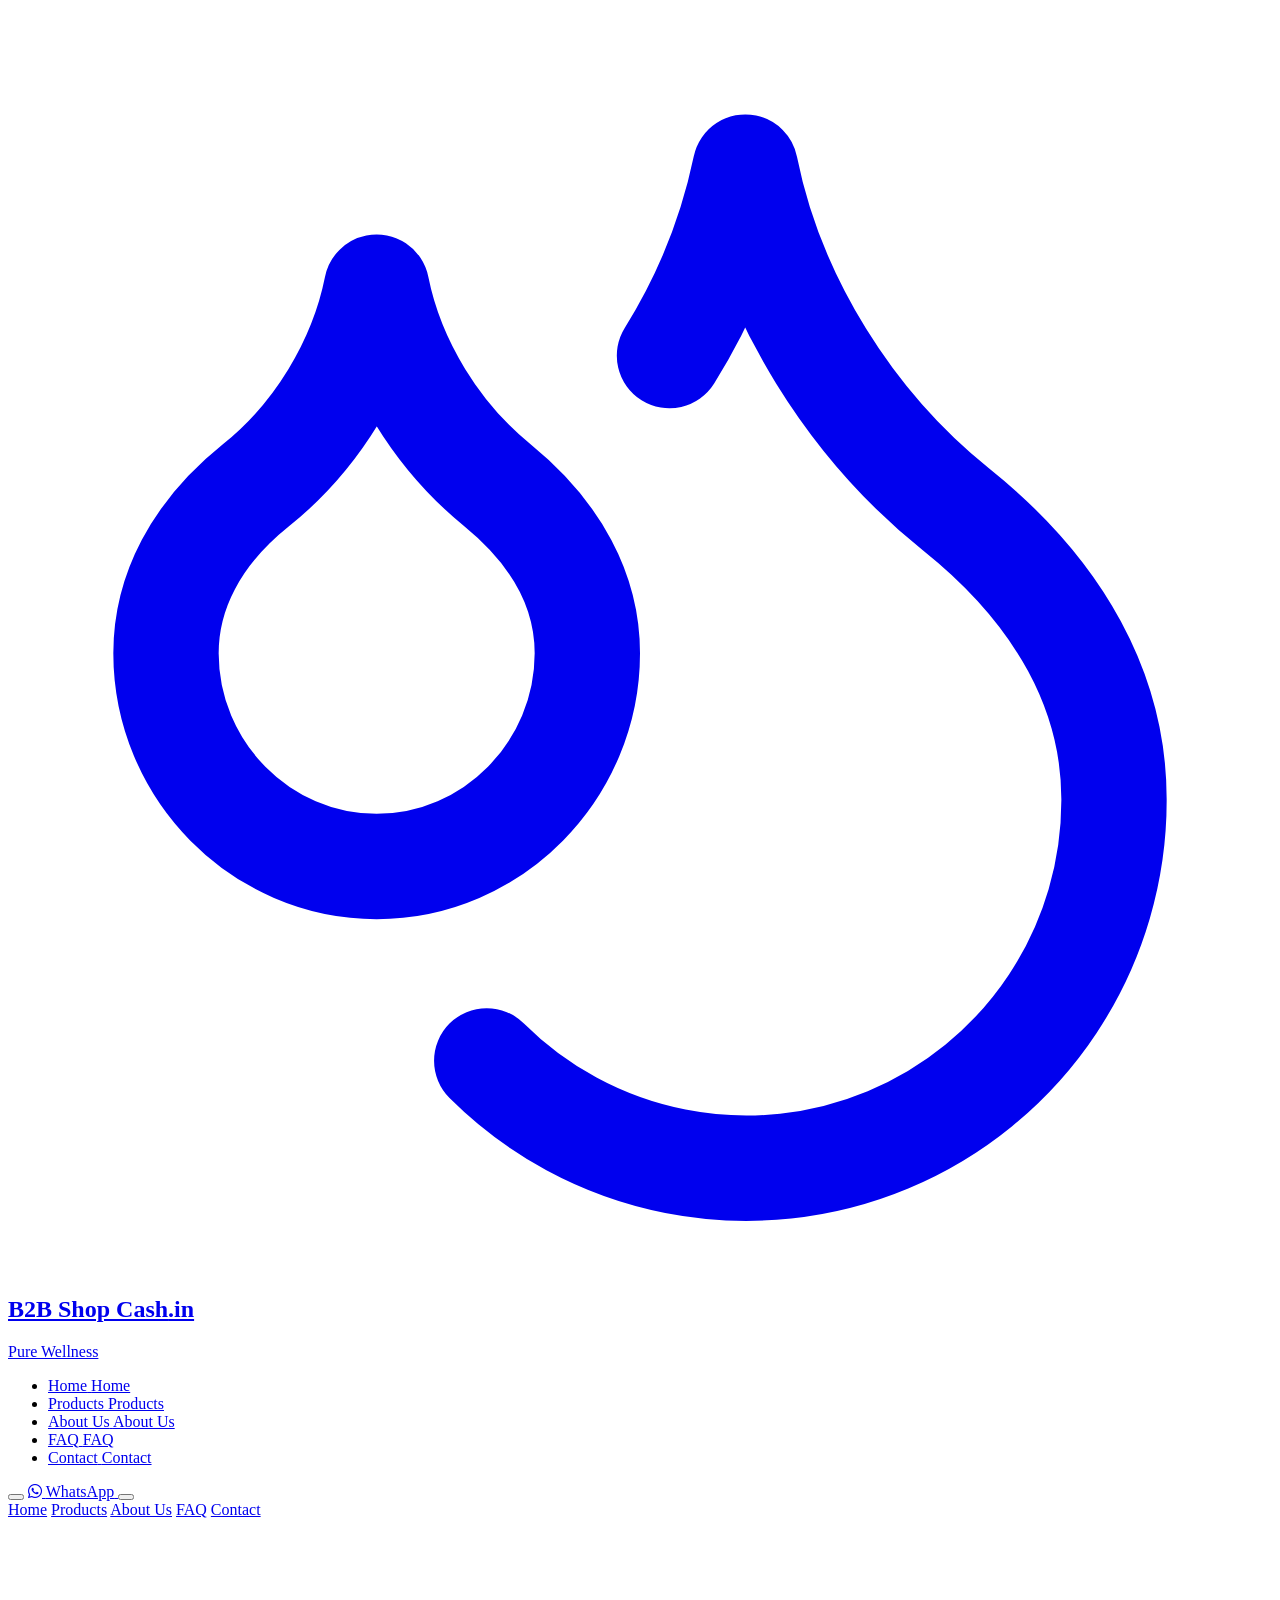
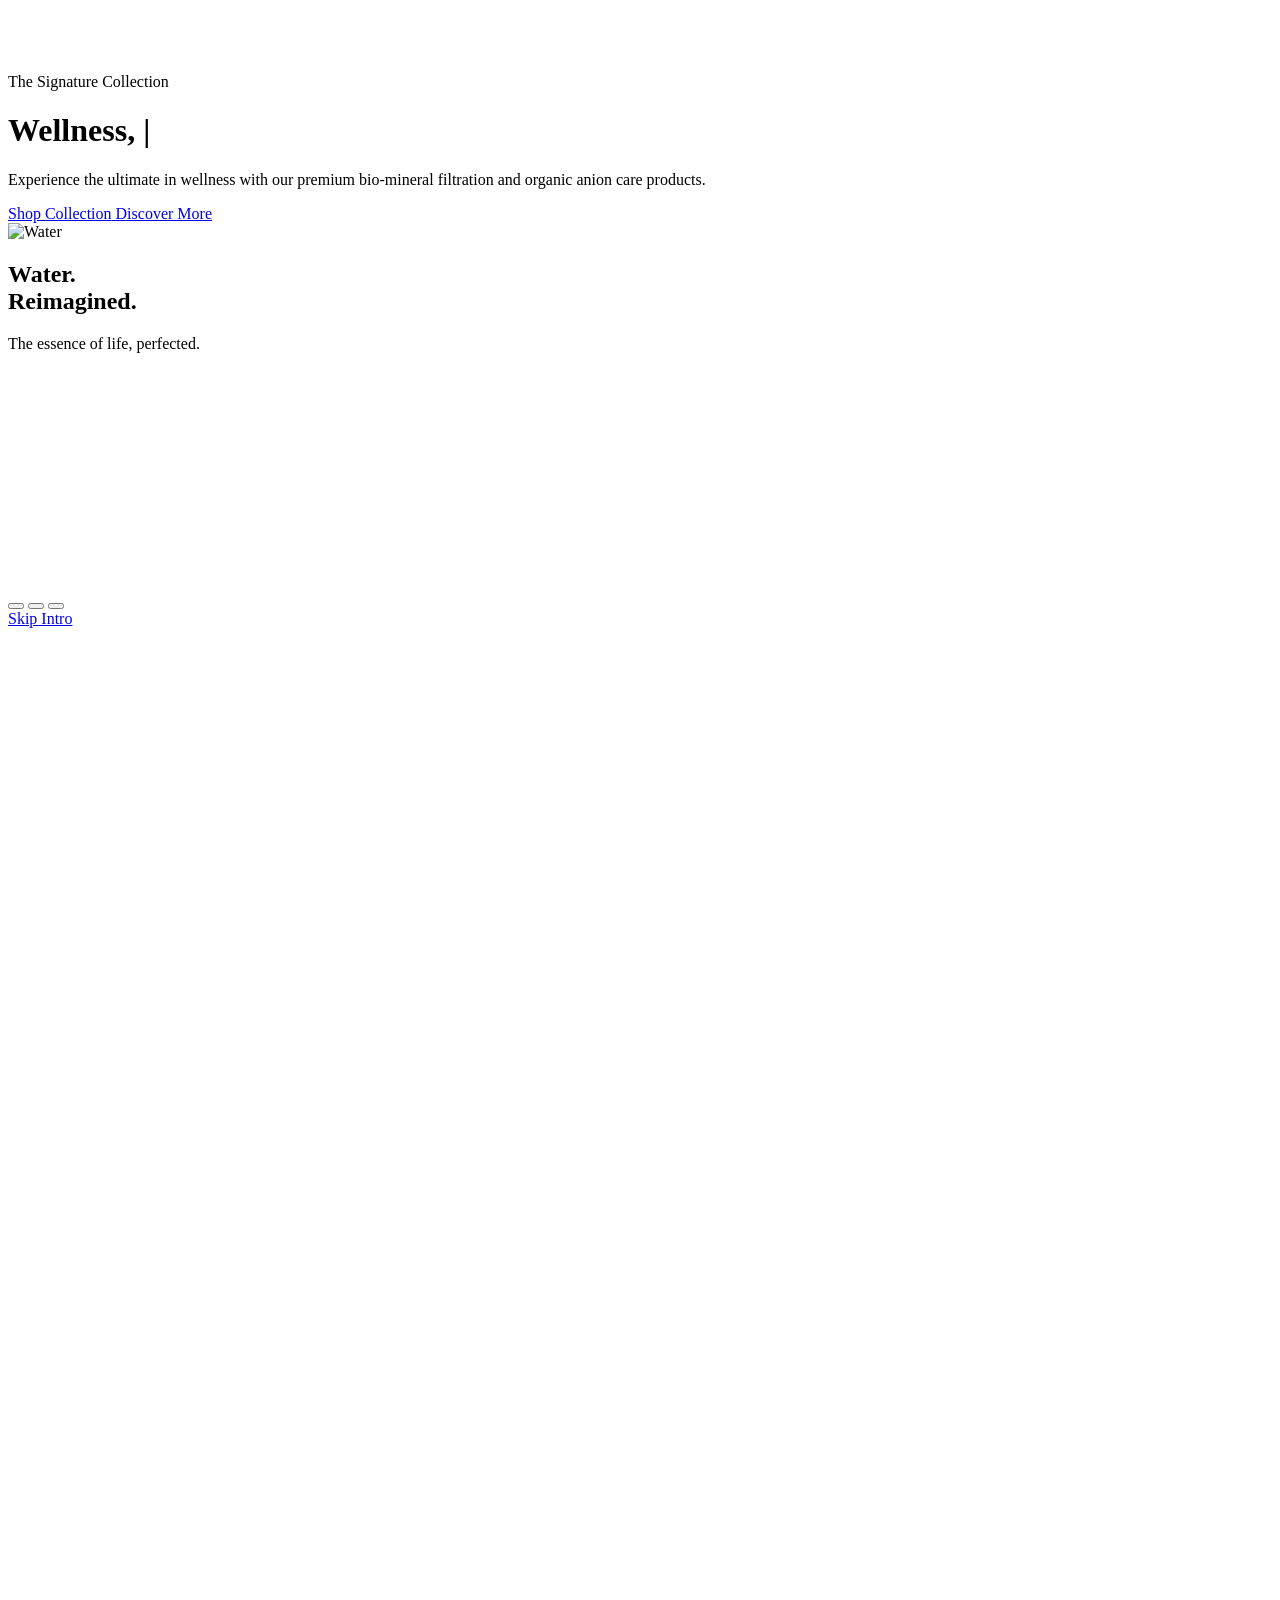
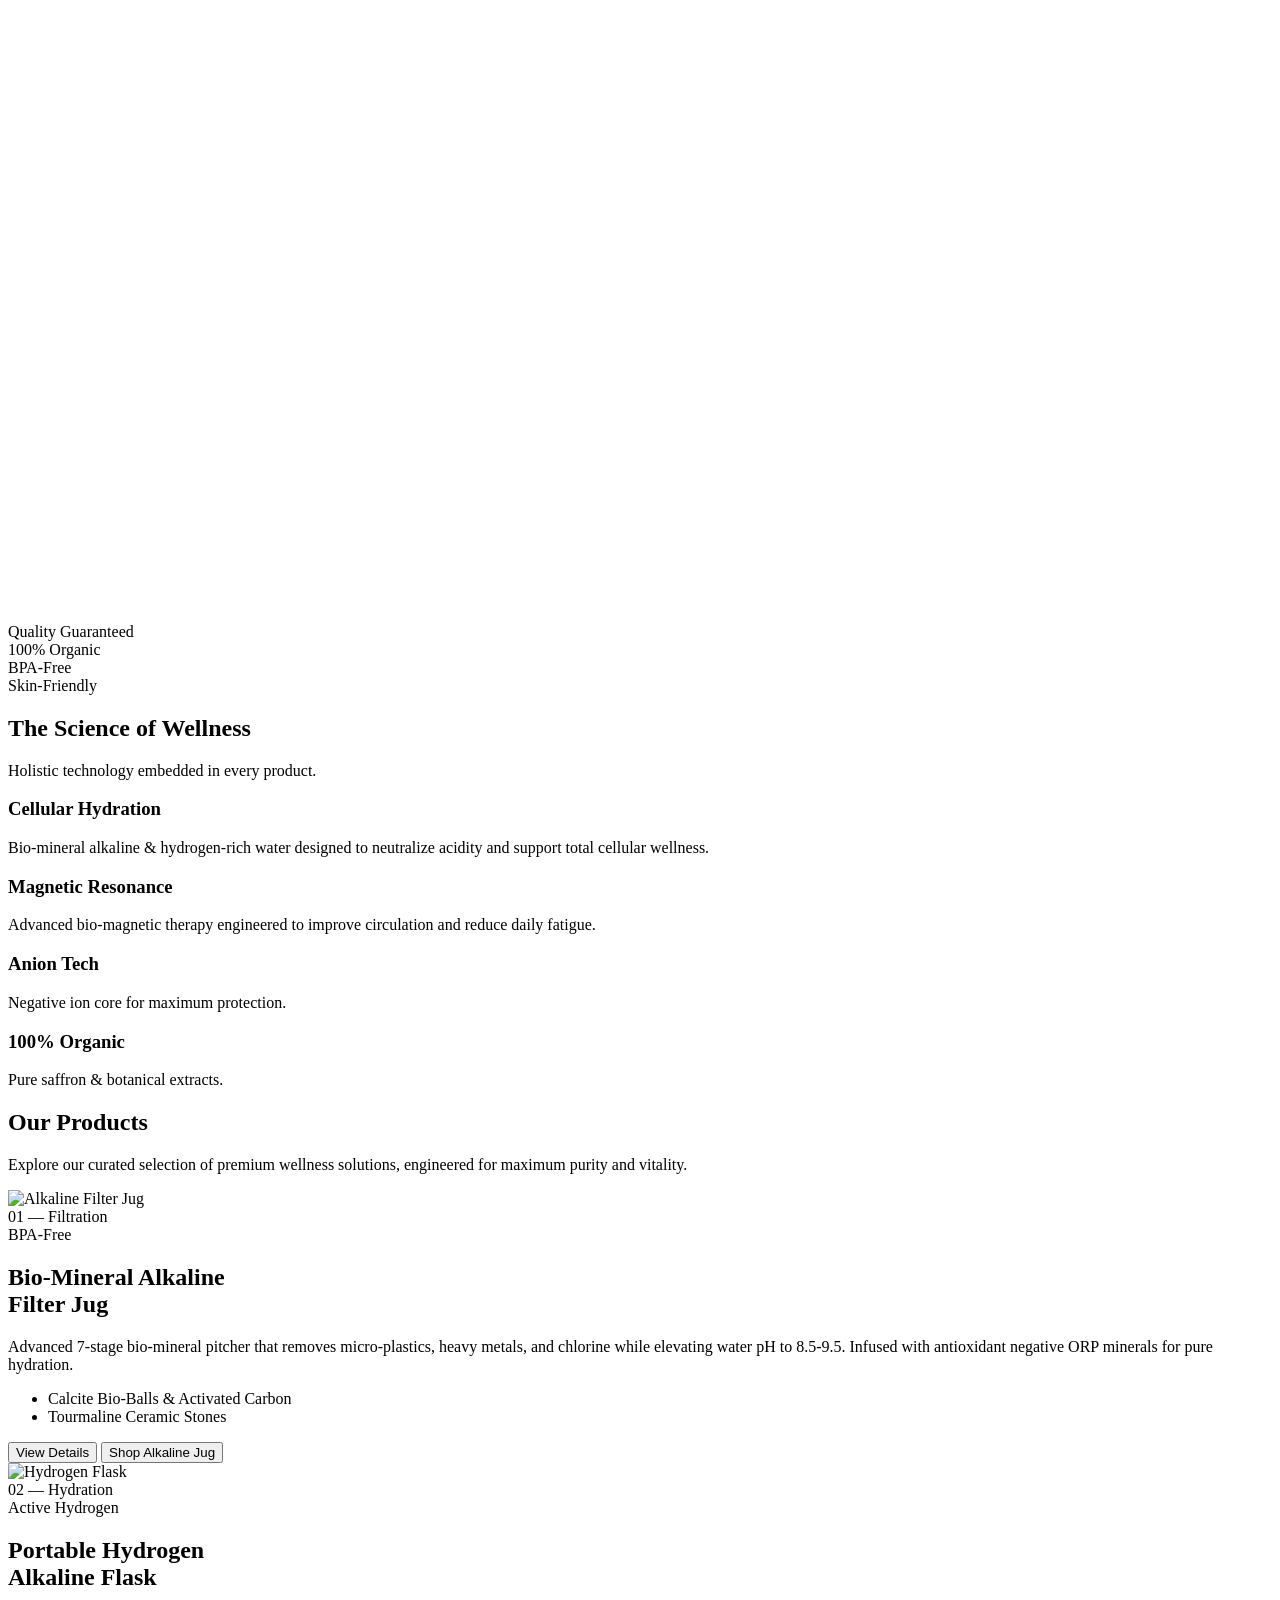
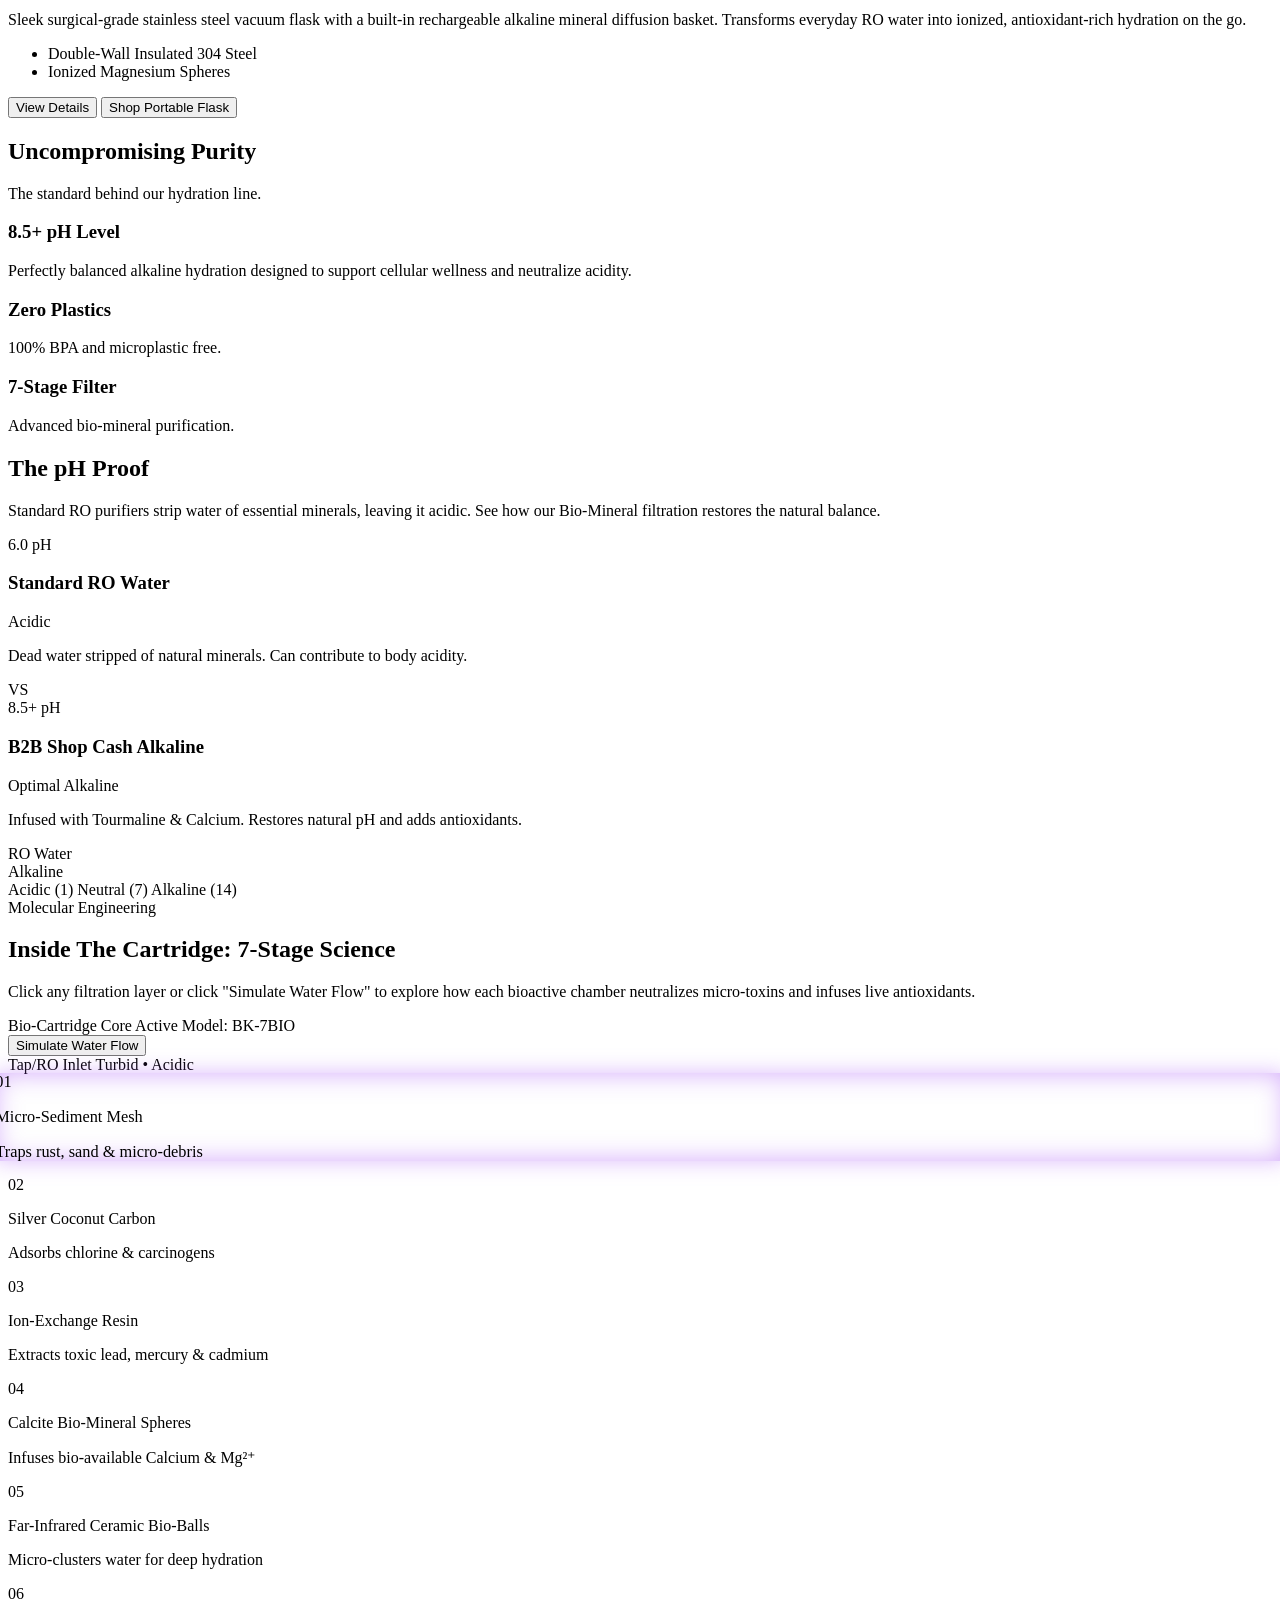
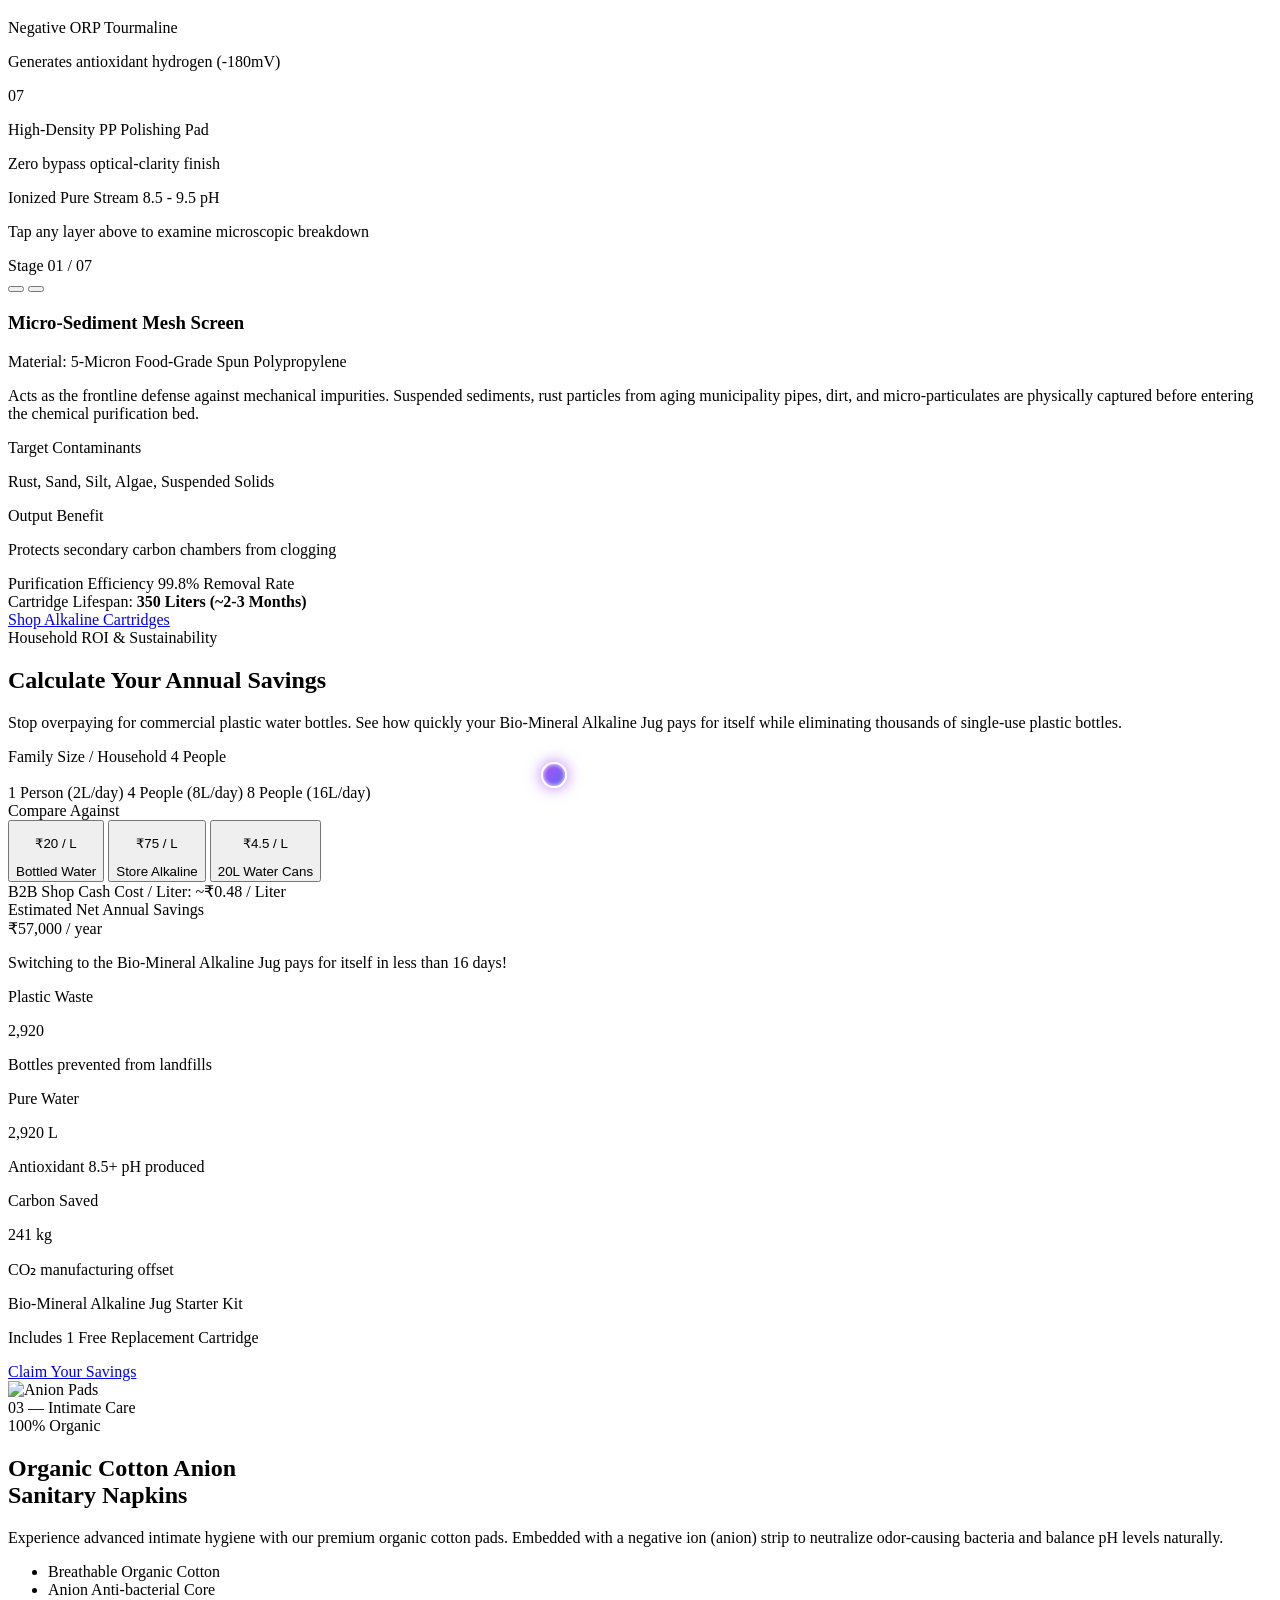
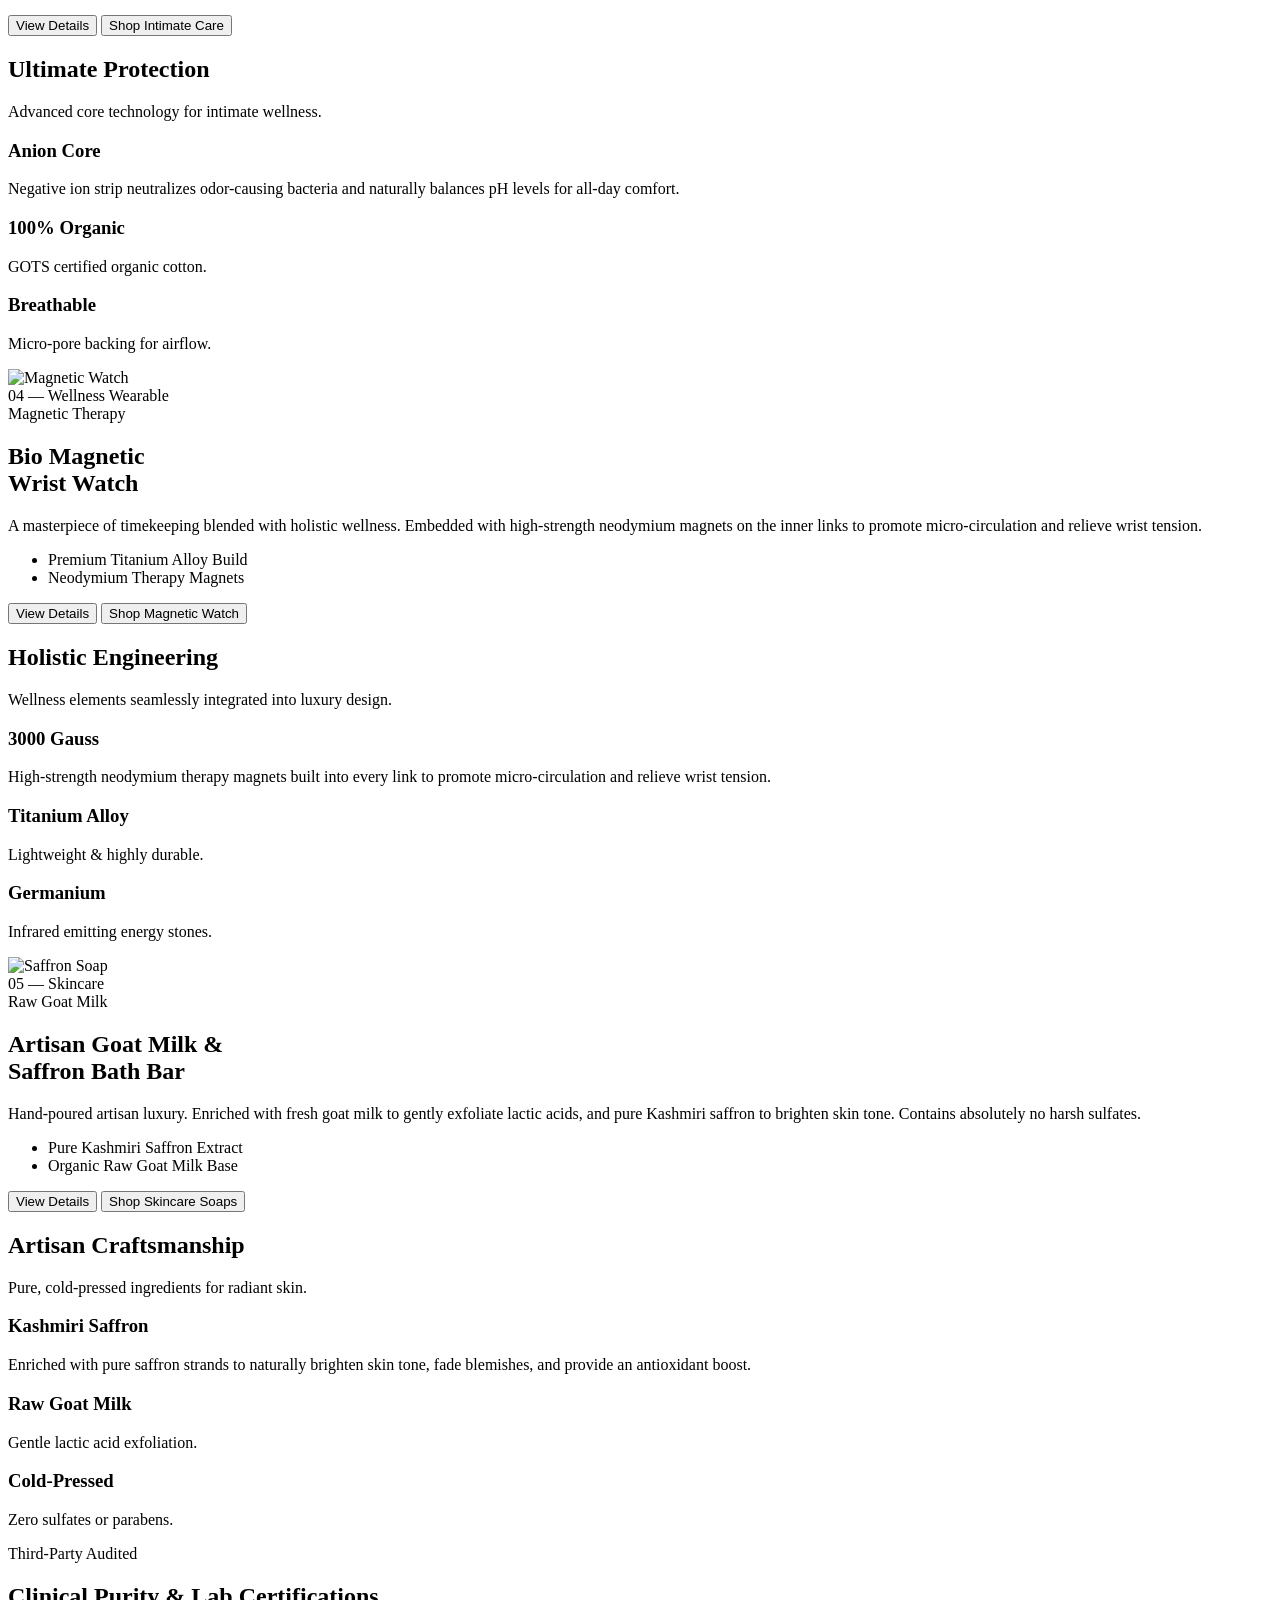
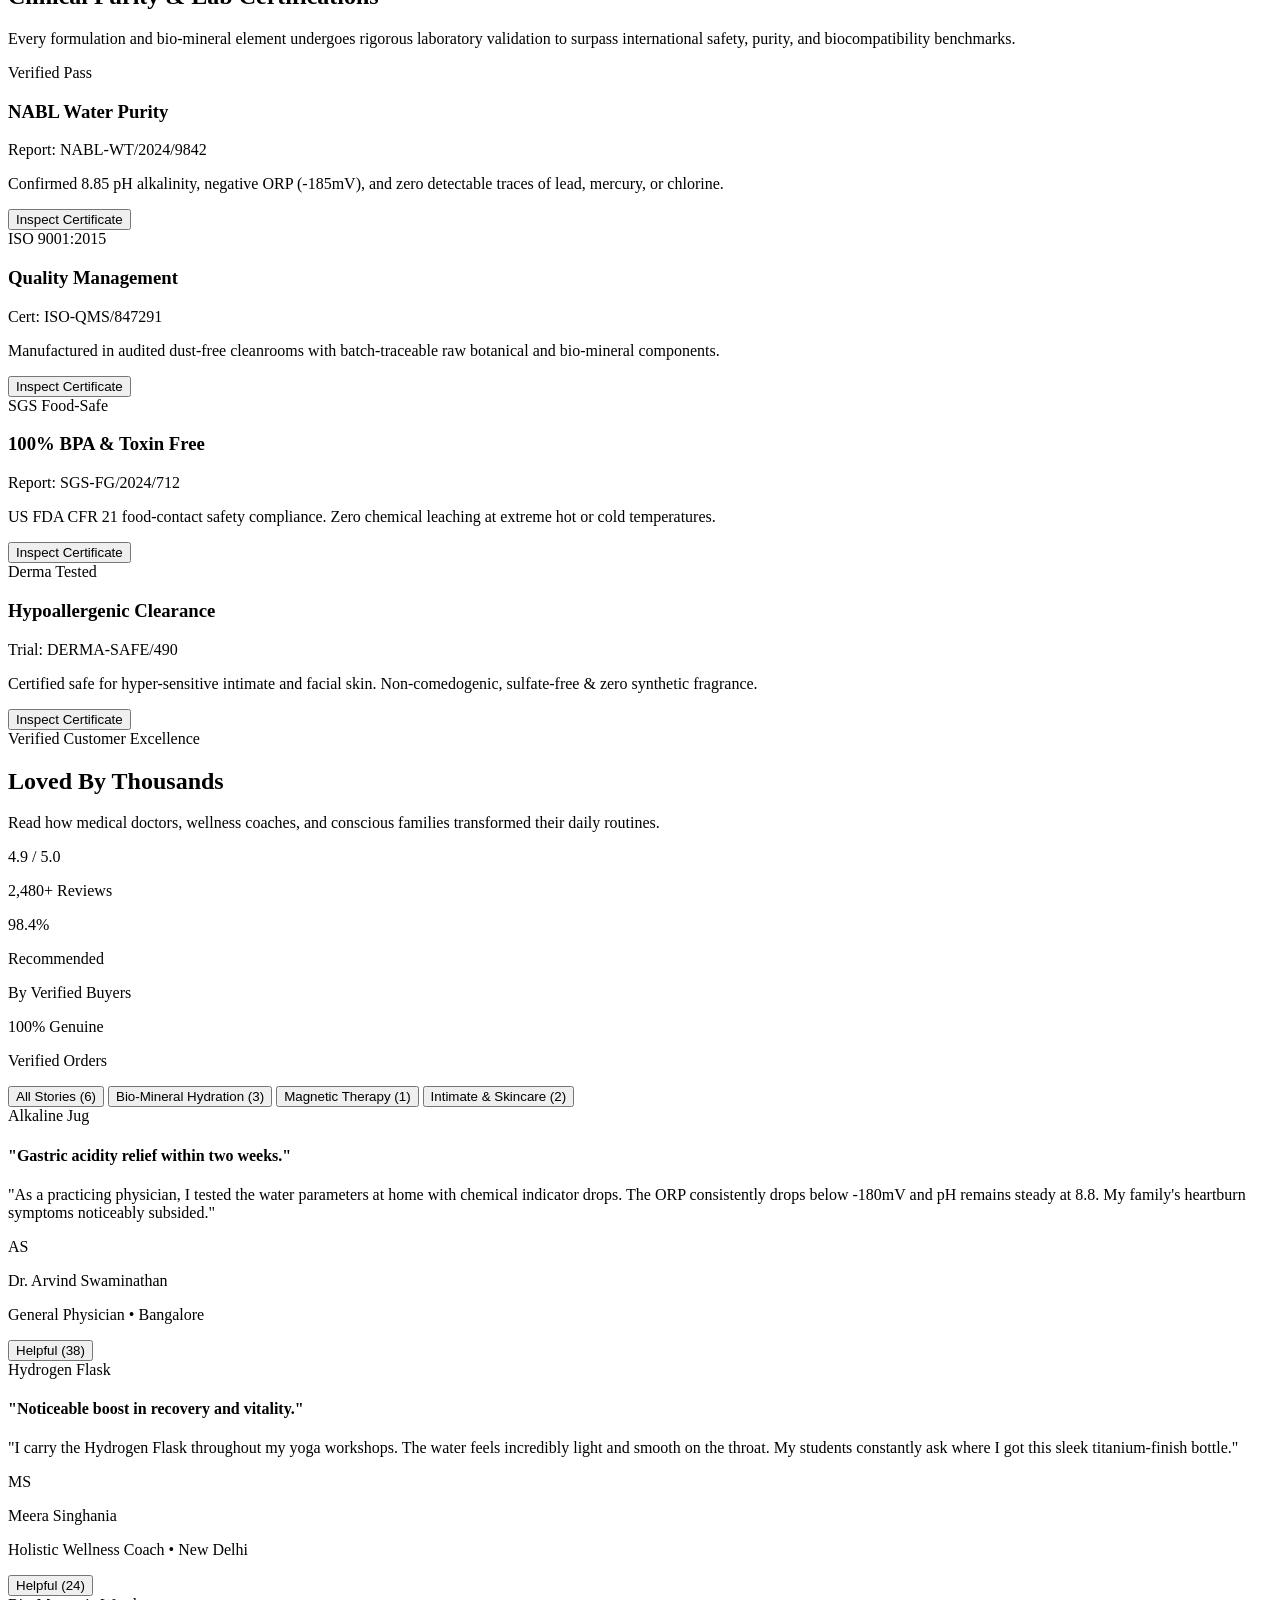
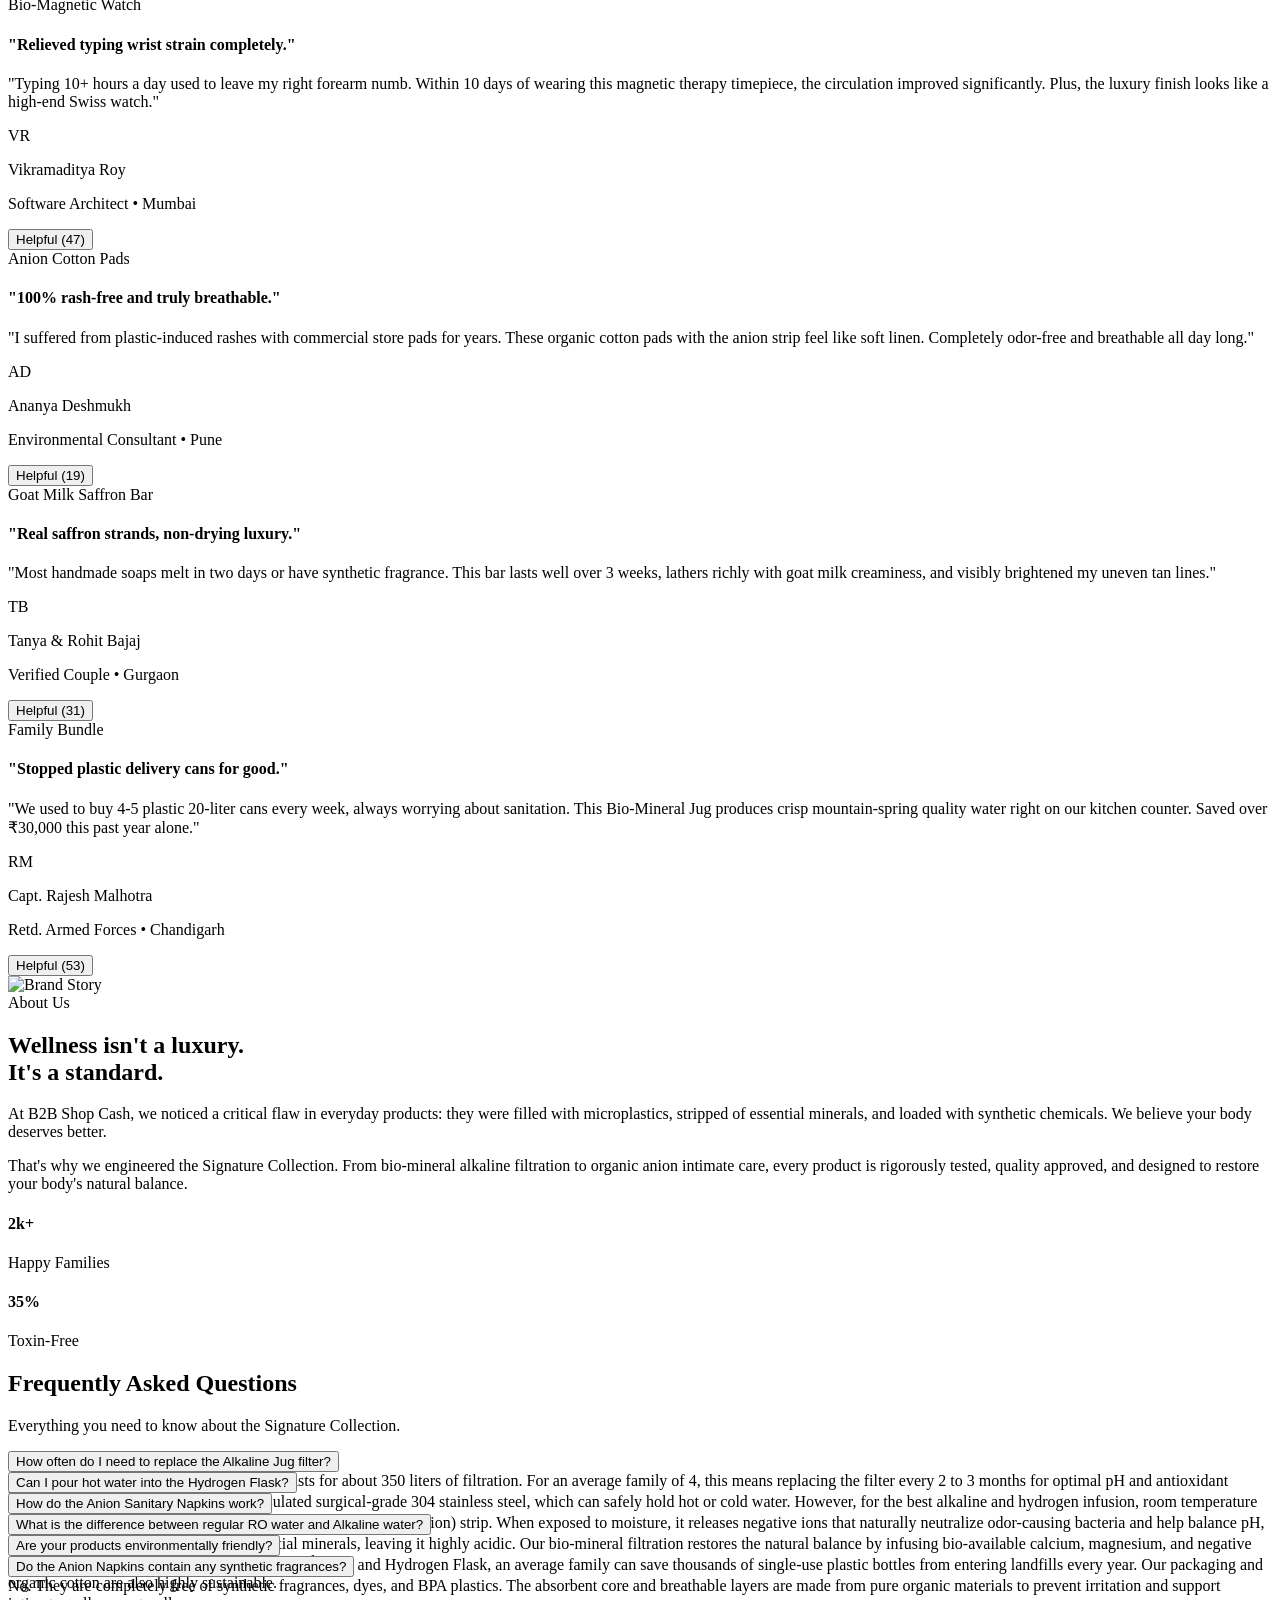
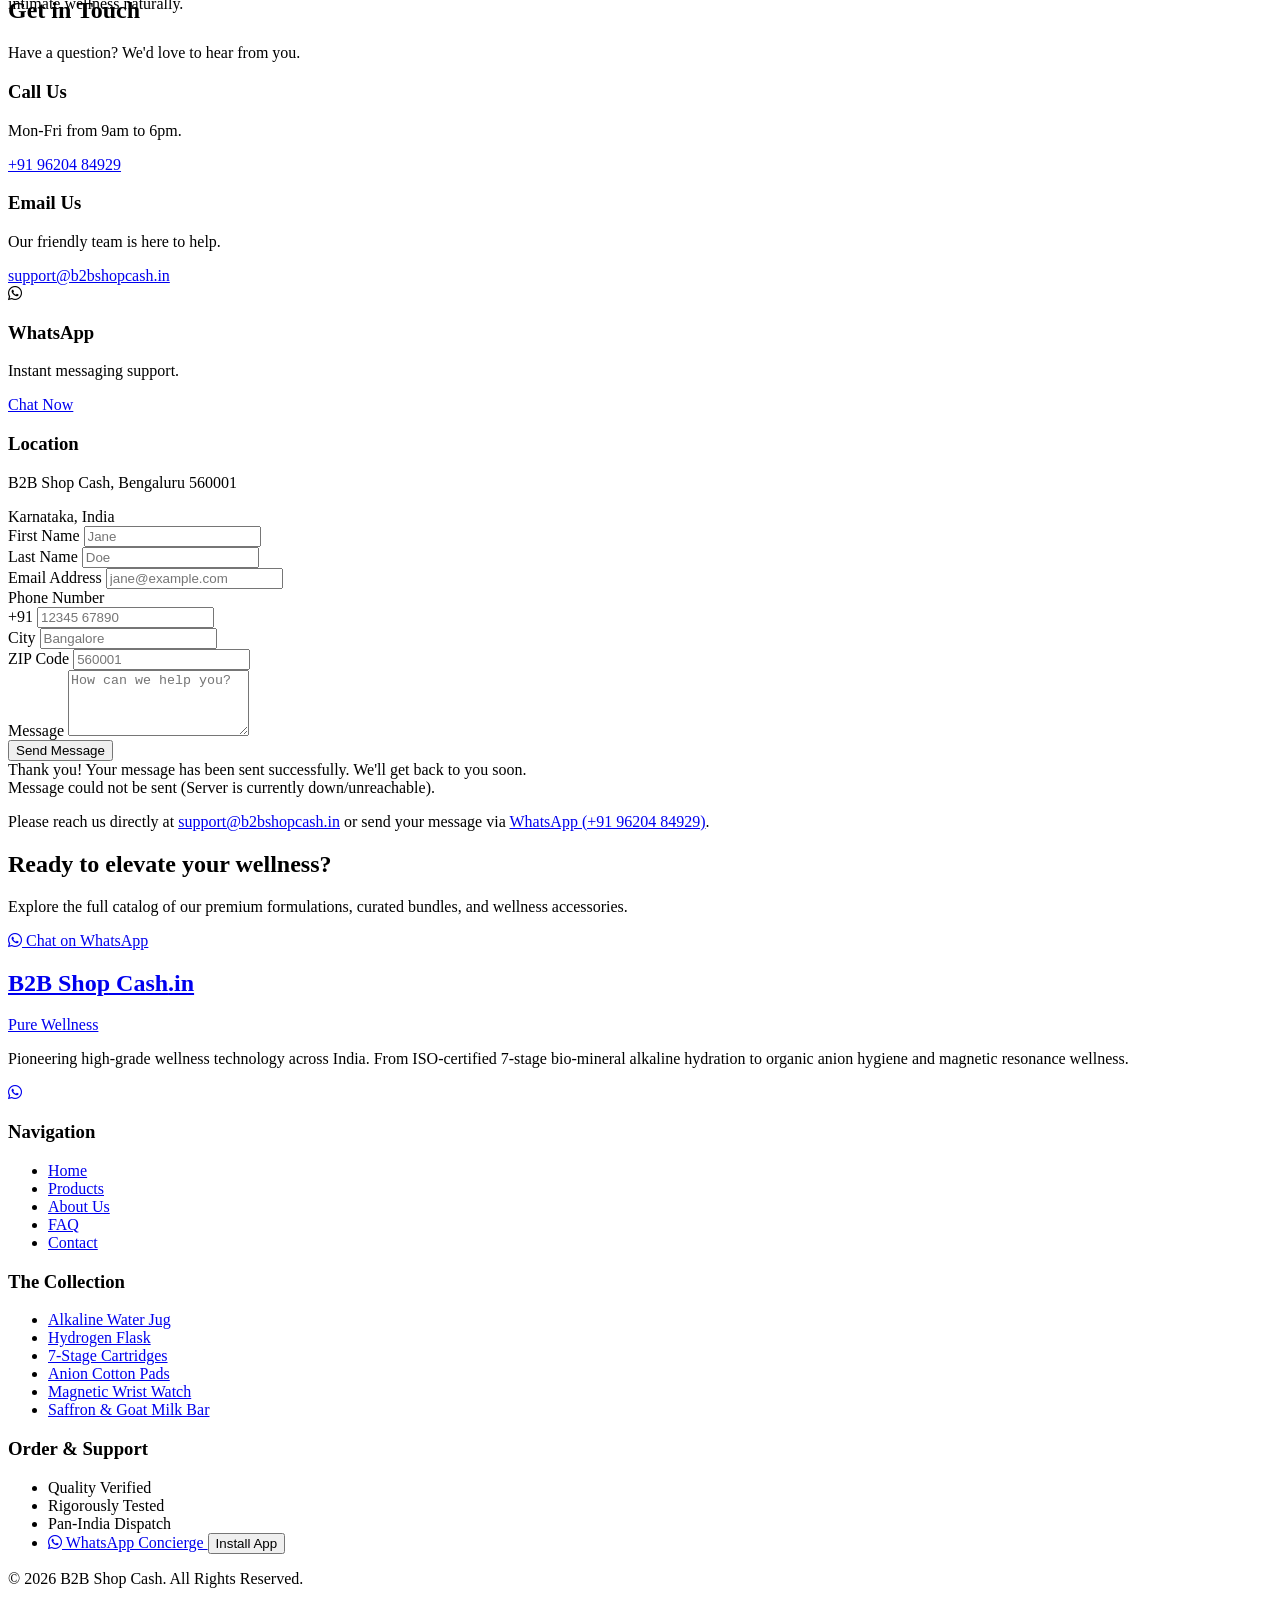
==== commit b6d16eba: "D" ====
--- a/index.html
+++ b/index.html
@@ -29,7 +29,7 @@
     <meta name="twitter:url" content="https://www.b2bshopcash.in/">
     <meta name="twitter:title" content="B2B Shop Cash | The Signature Collection">
     <meta name="twitter:description" content="Discover certified wellness essentials, alkaline hydration systems, and wholesale care collections.">
-    <meta name="twitter:image" content="https://www.b2bshopcash.in/images/Nov-1-Wishes.jpeg">
+    <meta name="twitter:image" content="https://www.b2bshopcash.in/images/B2BShopCash-Logo.jpeg">
 
     <!-- Android & Mobile Web PWA -->
     <meta name="theme-color" content="#0f172a">
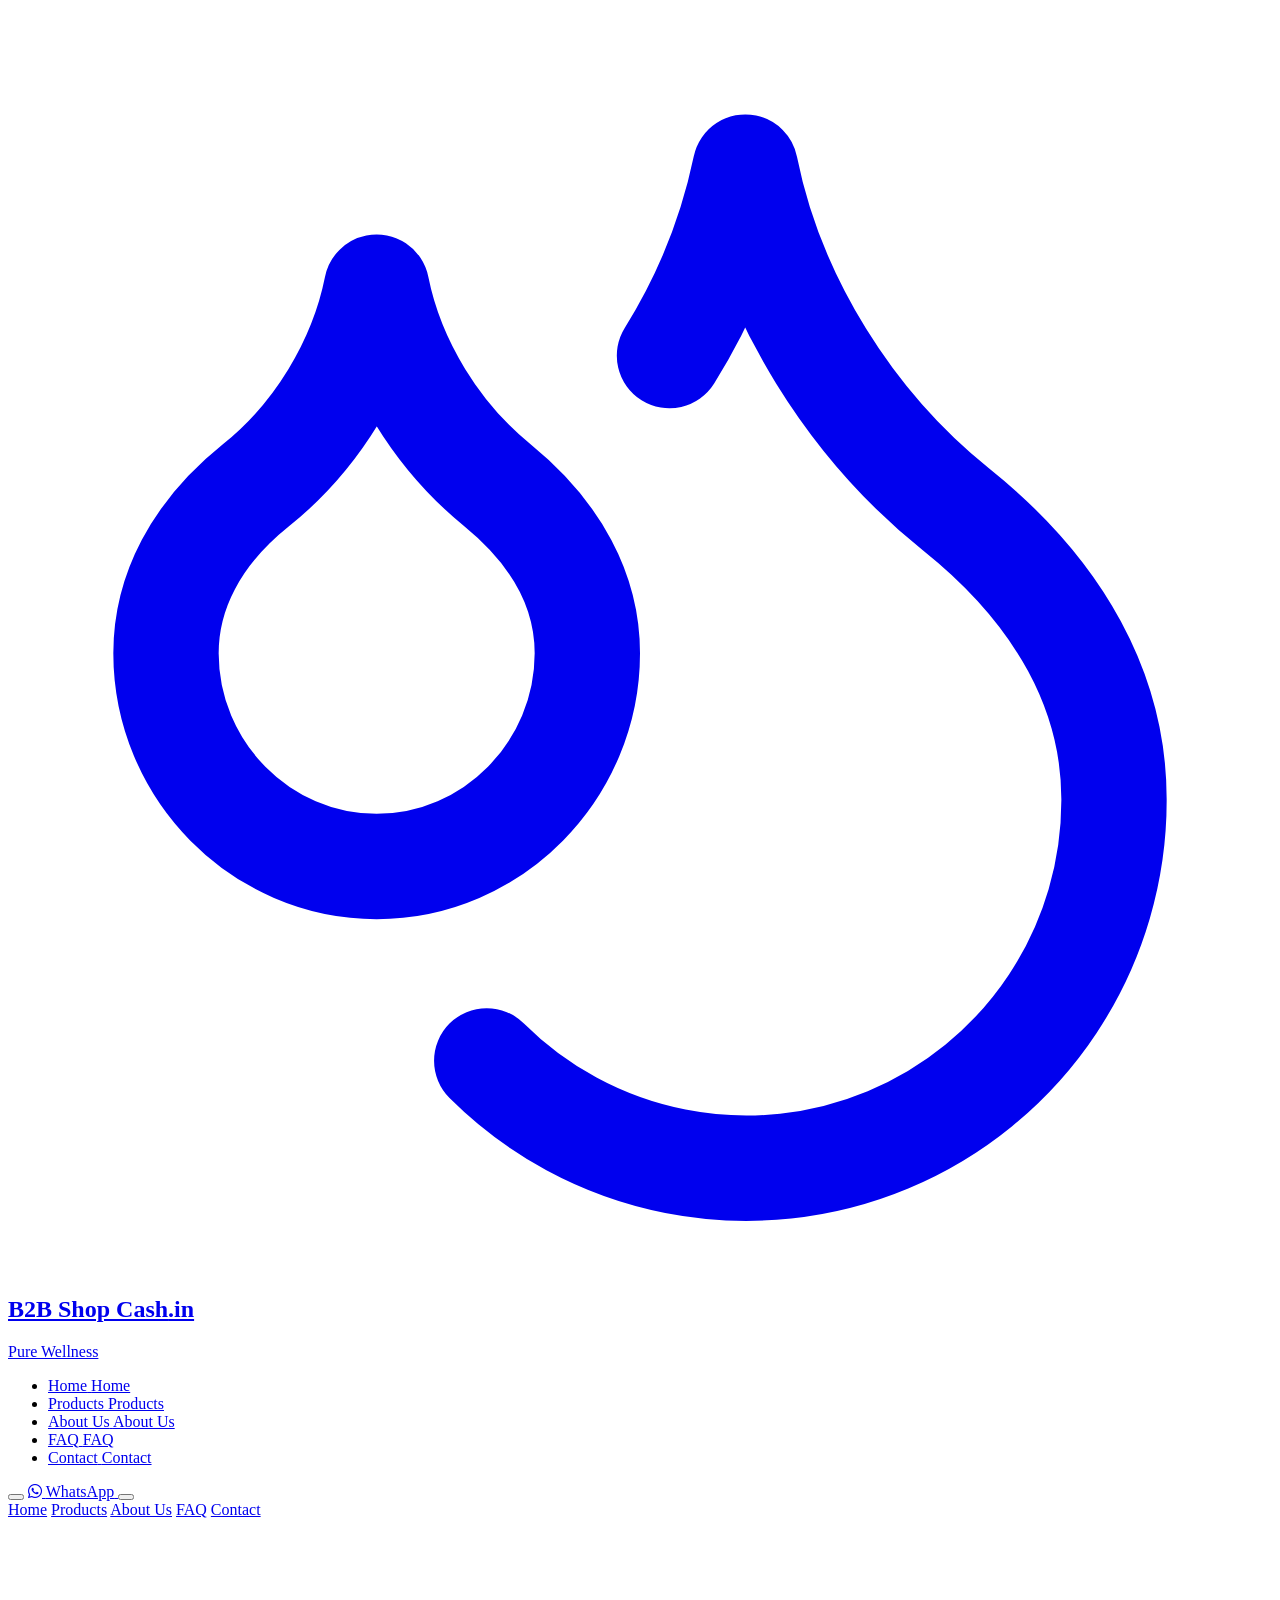
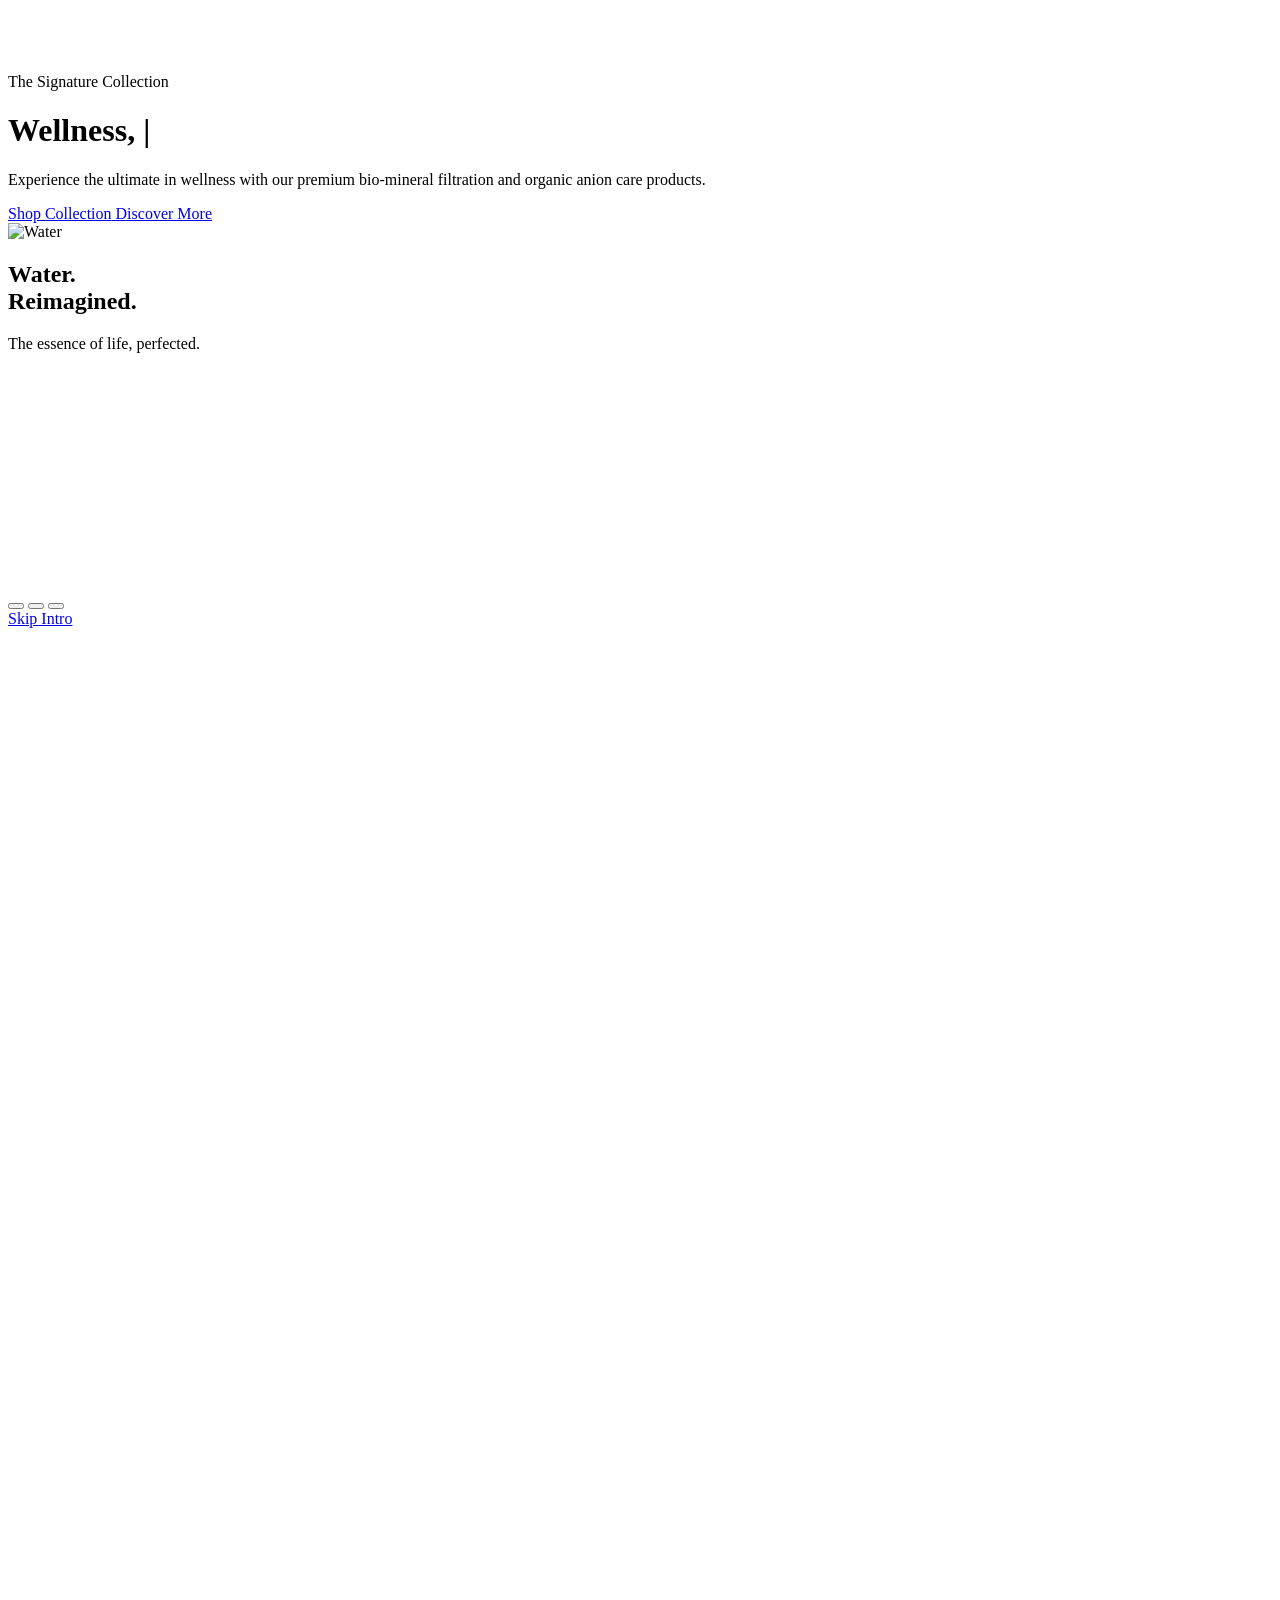
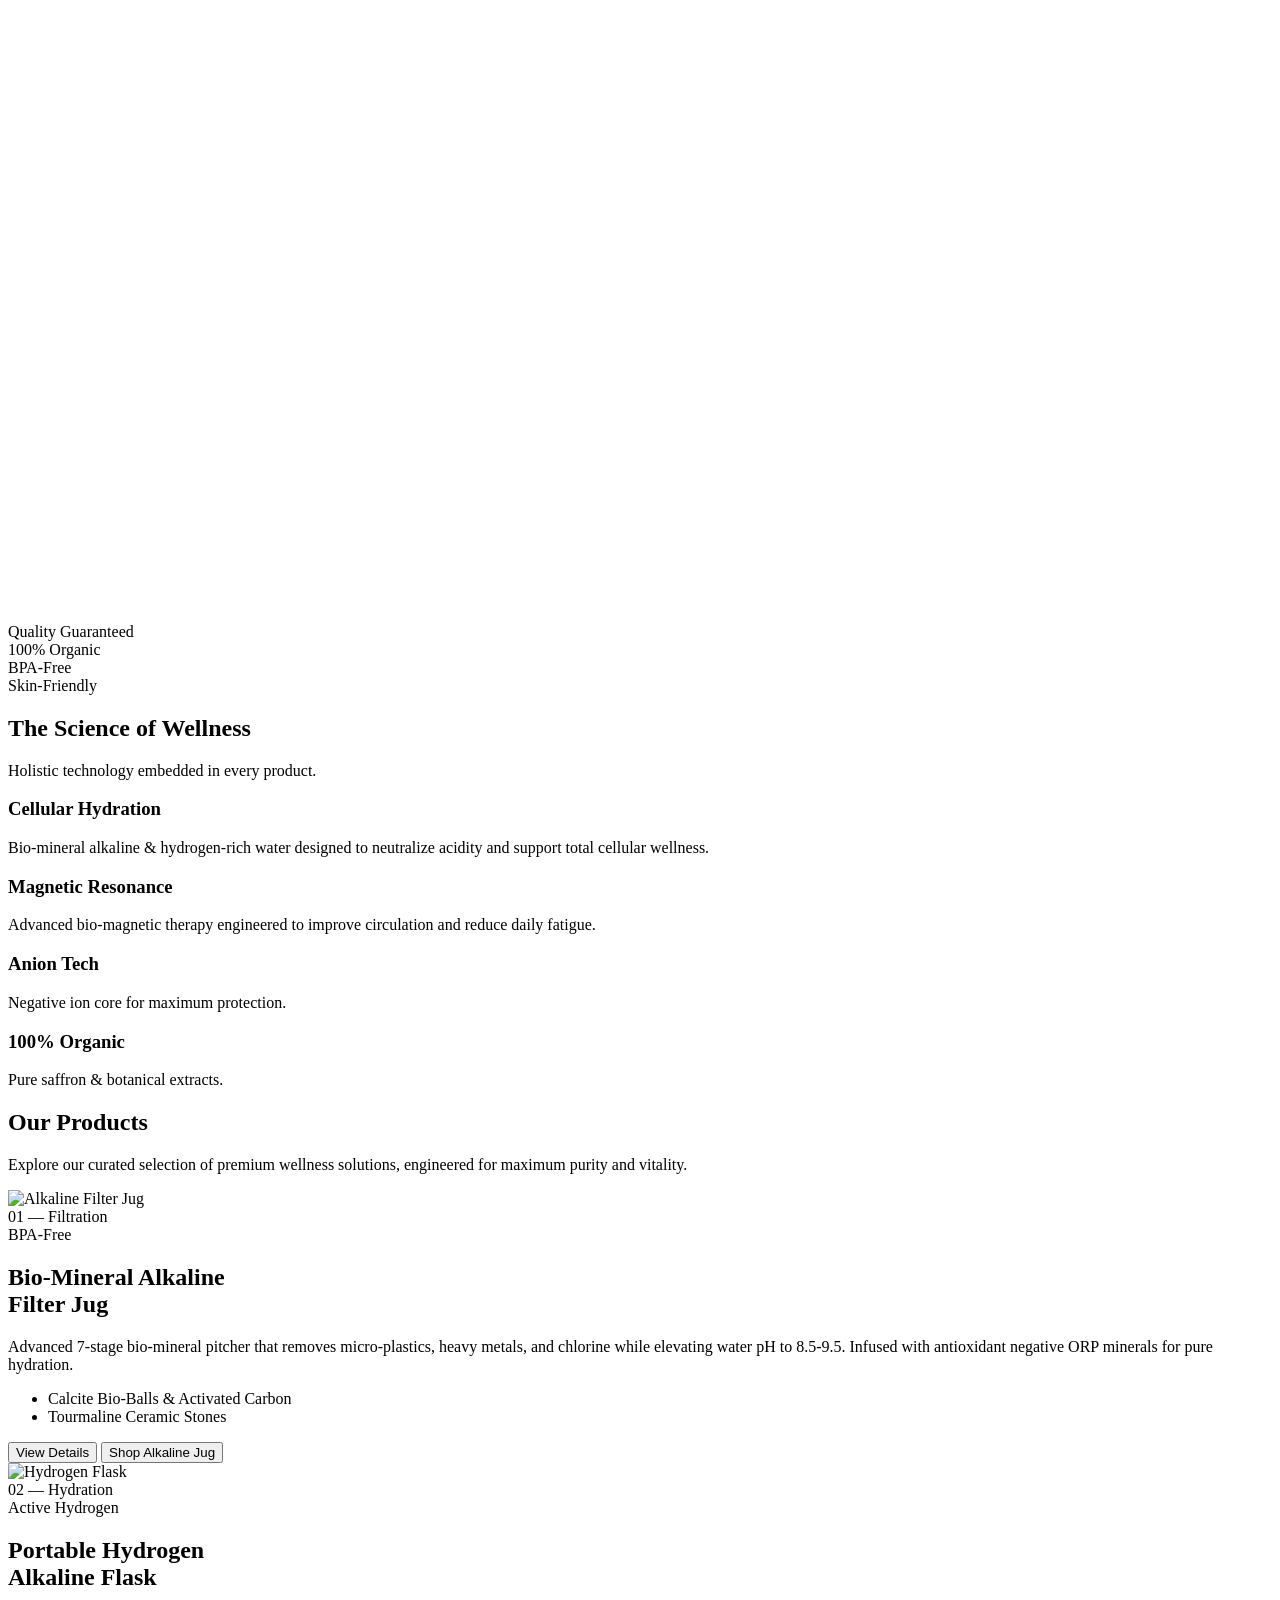
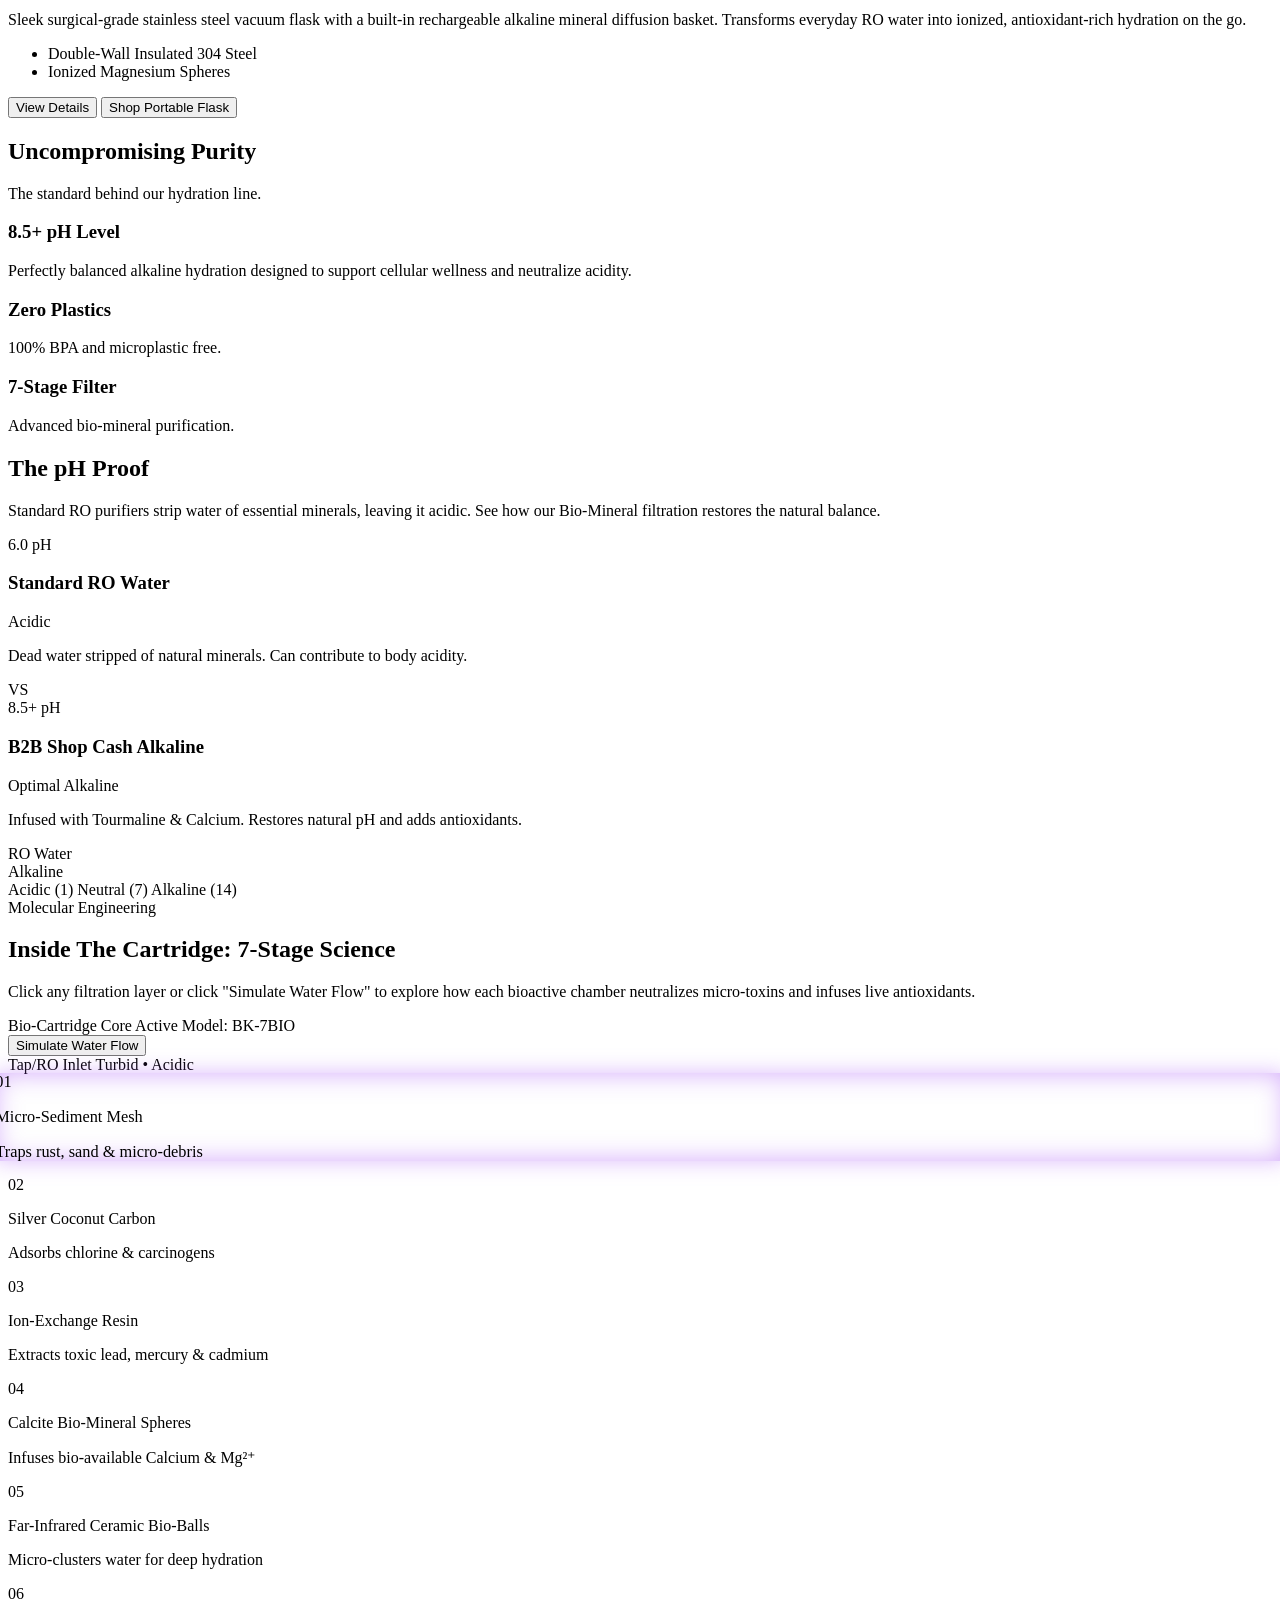
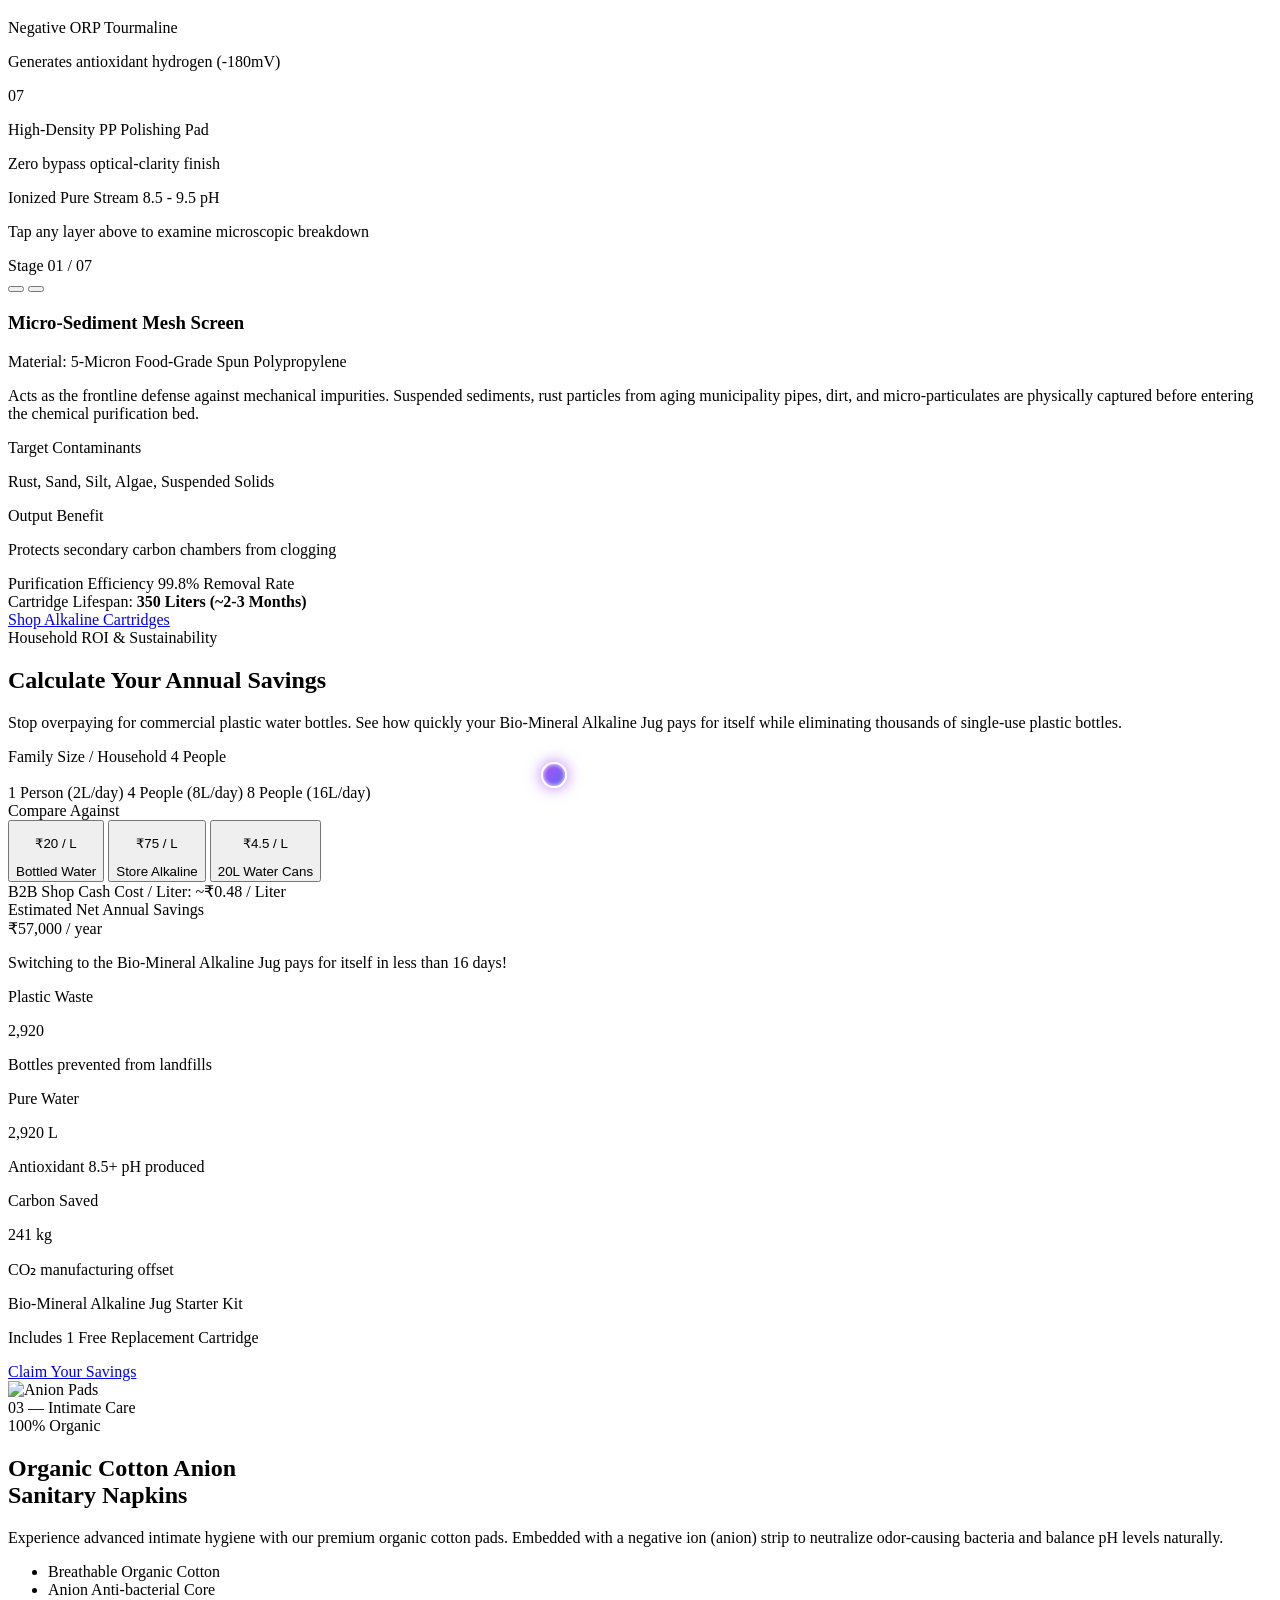
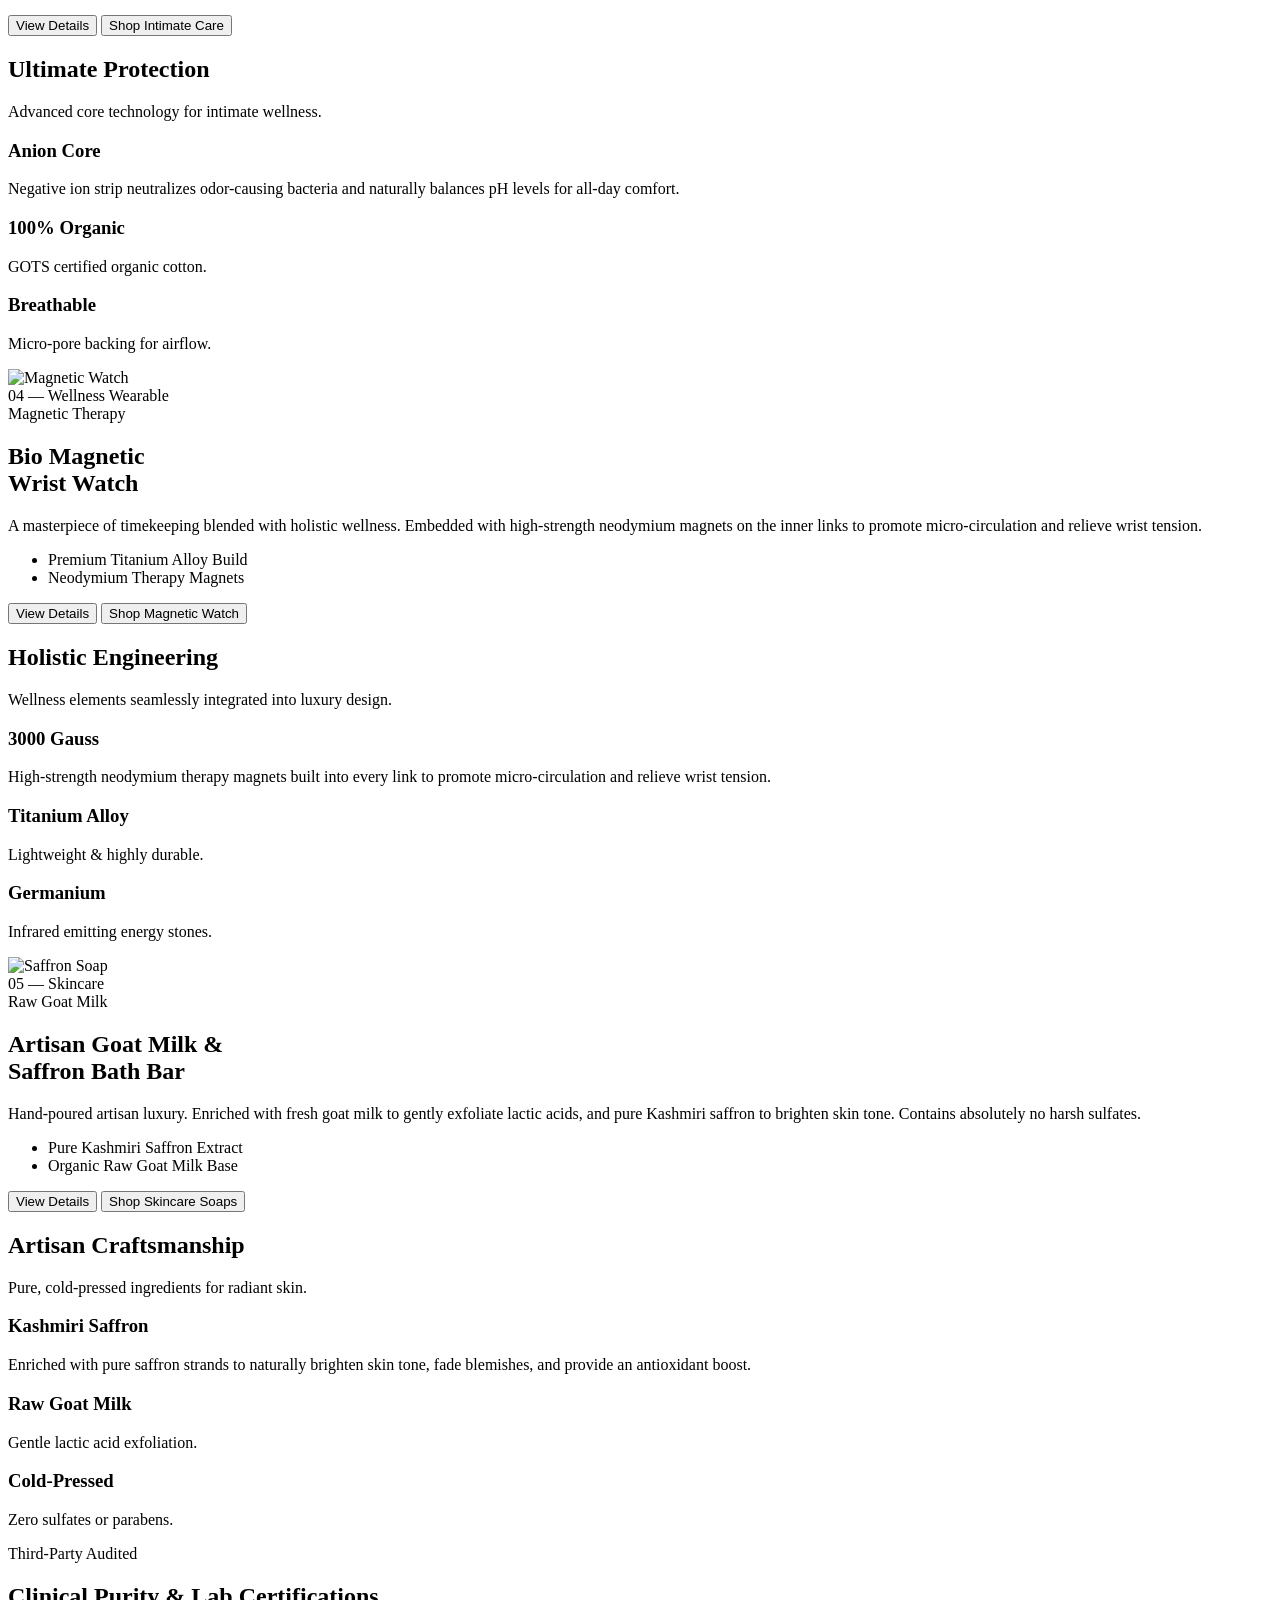
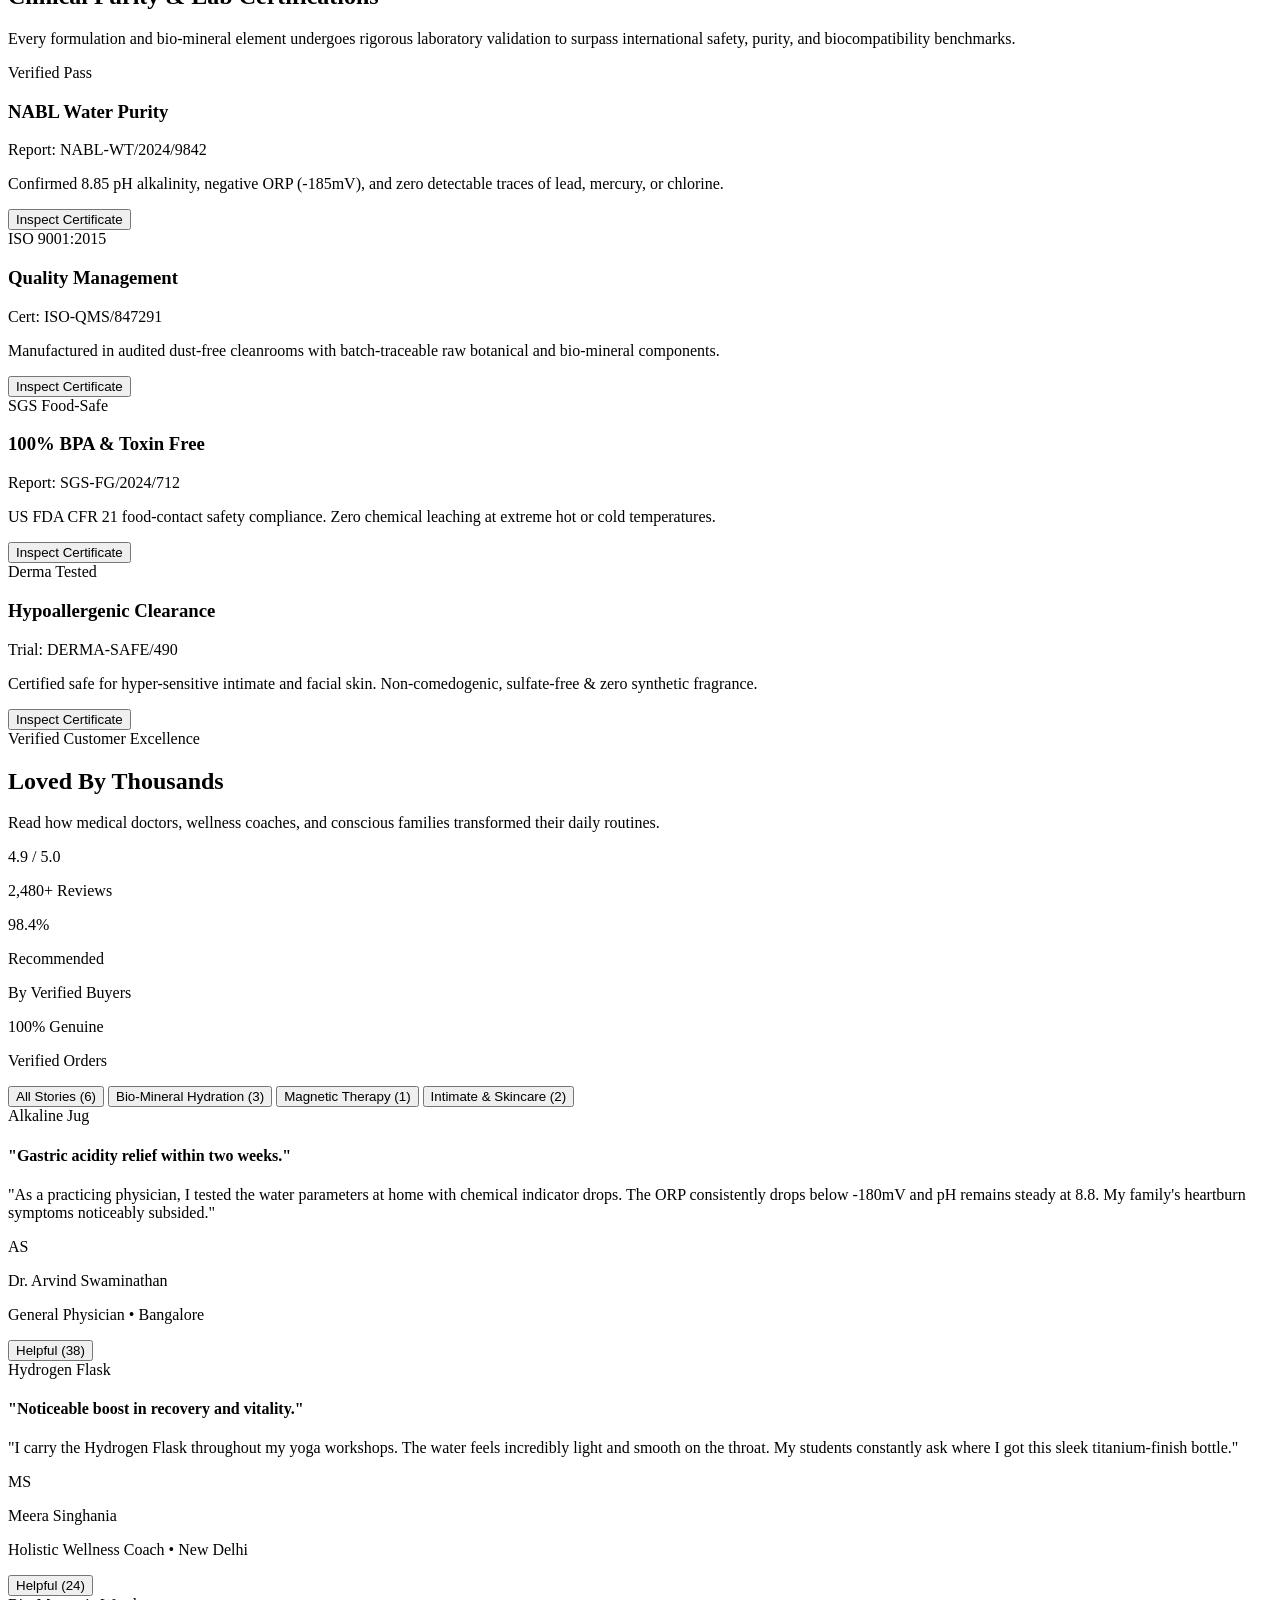
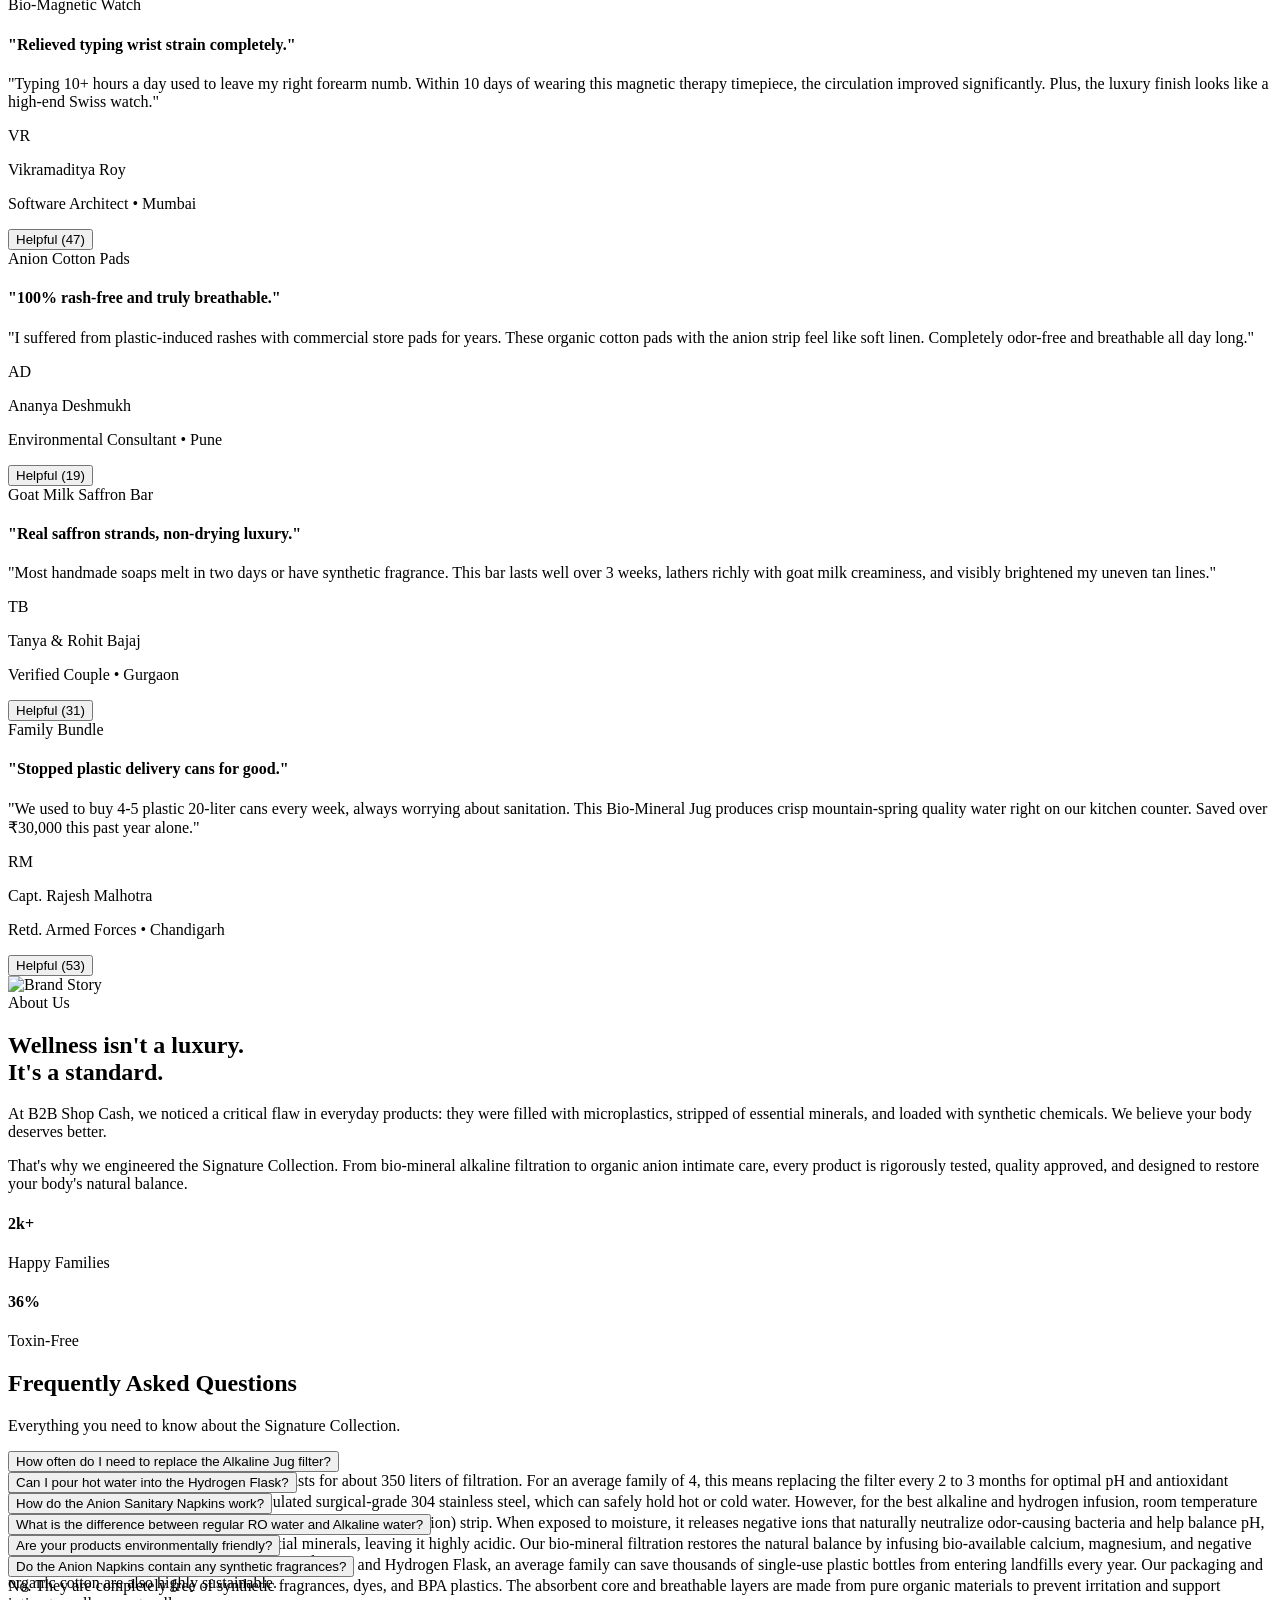
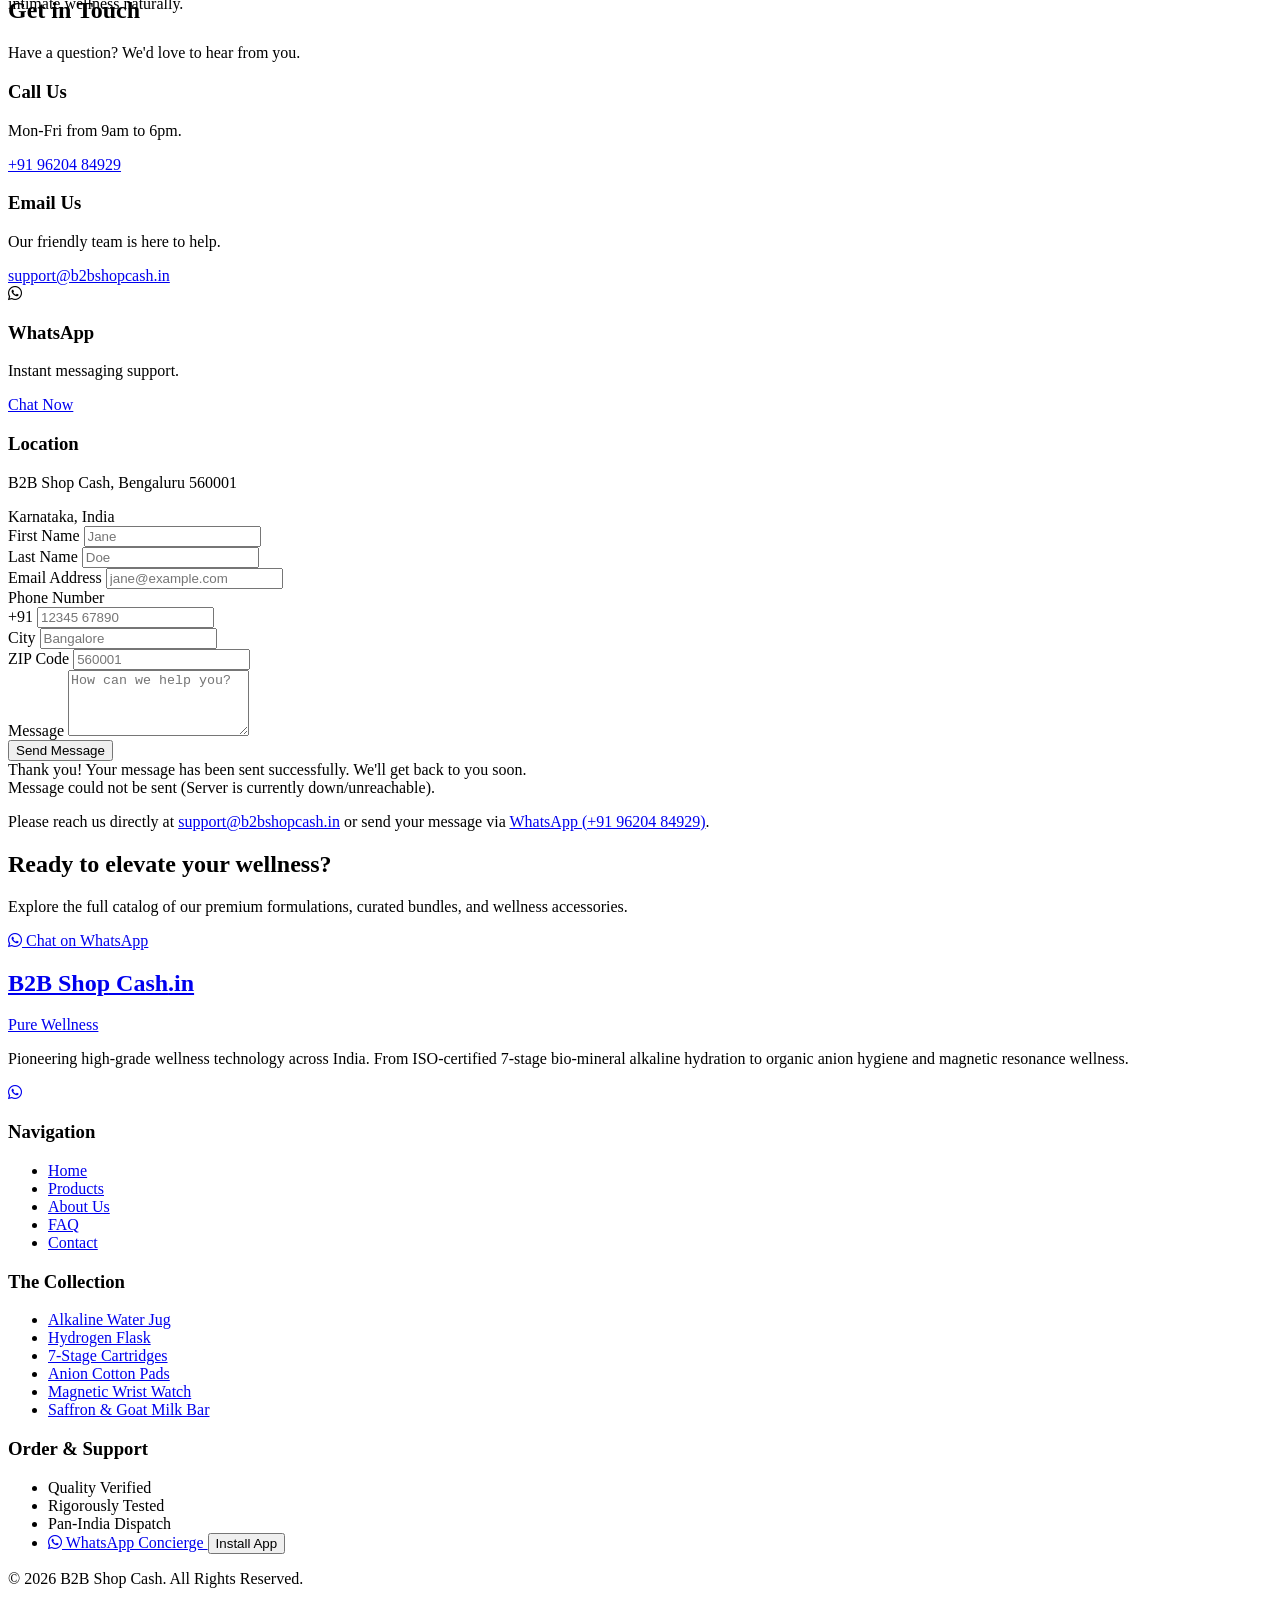
==== commit 64d5624b: "d" ====
--- a/index.html
+++ b/index.html
@@ -20,7 +20,7 @@
     <meta property="og:url" content="https://www.b2bshopcash.in/">
     <meta property="og:title" content="B2B Shop Cash | The Signature Collection">
     <meta property="og:description" content="Discover certified wellness essentials, alkaline hydration systems, and wholesale care collections with instant WhatsApp dispatch.">
-    <meta property="og:image" content="https://www.b2bshopcash.in/images/Nov-1-Wishes.jpeg">
+    <meta property="og:image" content="https://www.b2bshopcash.in/images/B2BShopCash-Logo.jpeg">
     <meta property="og:image:alt" content="B2B Shop Cash - Signature Wellness Collection">
     <meta property="og:locale" content="en_IN">
 
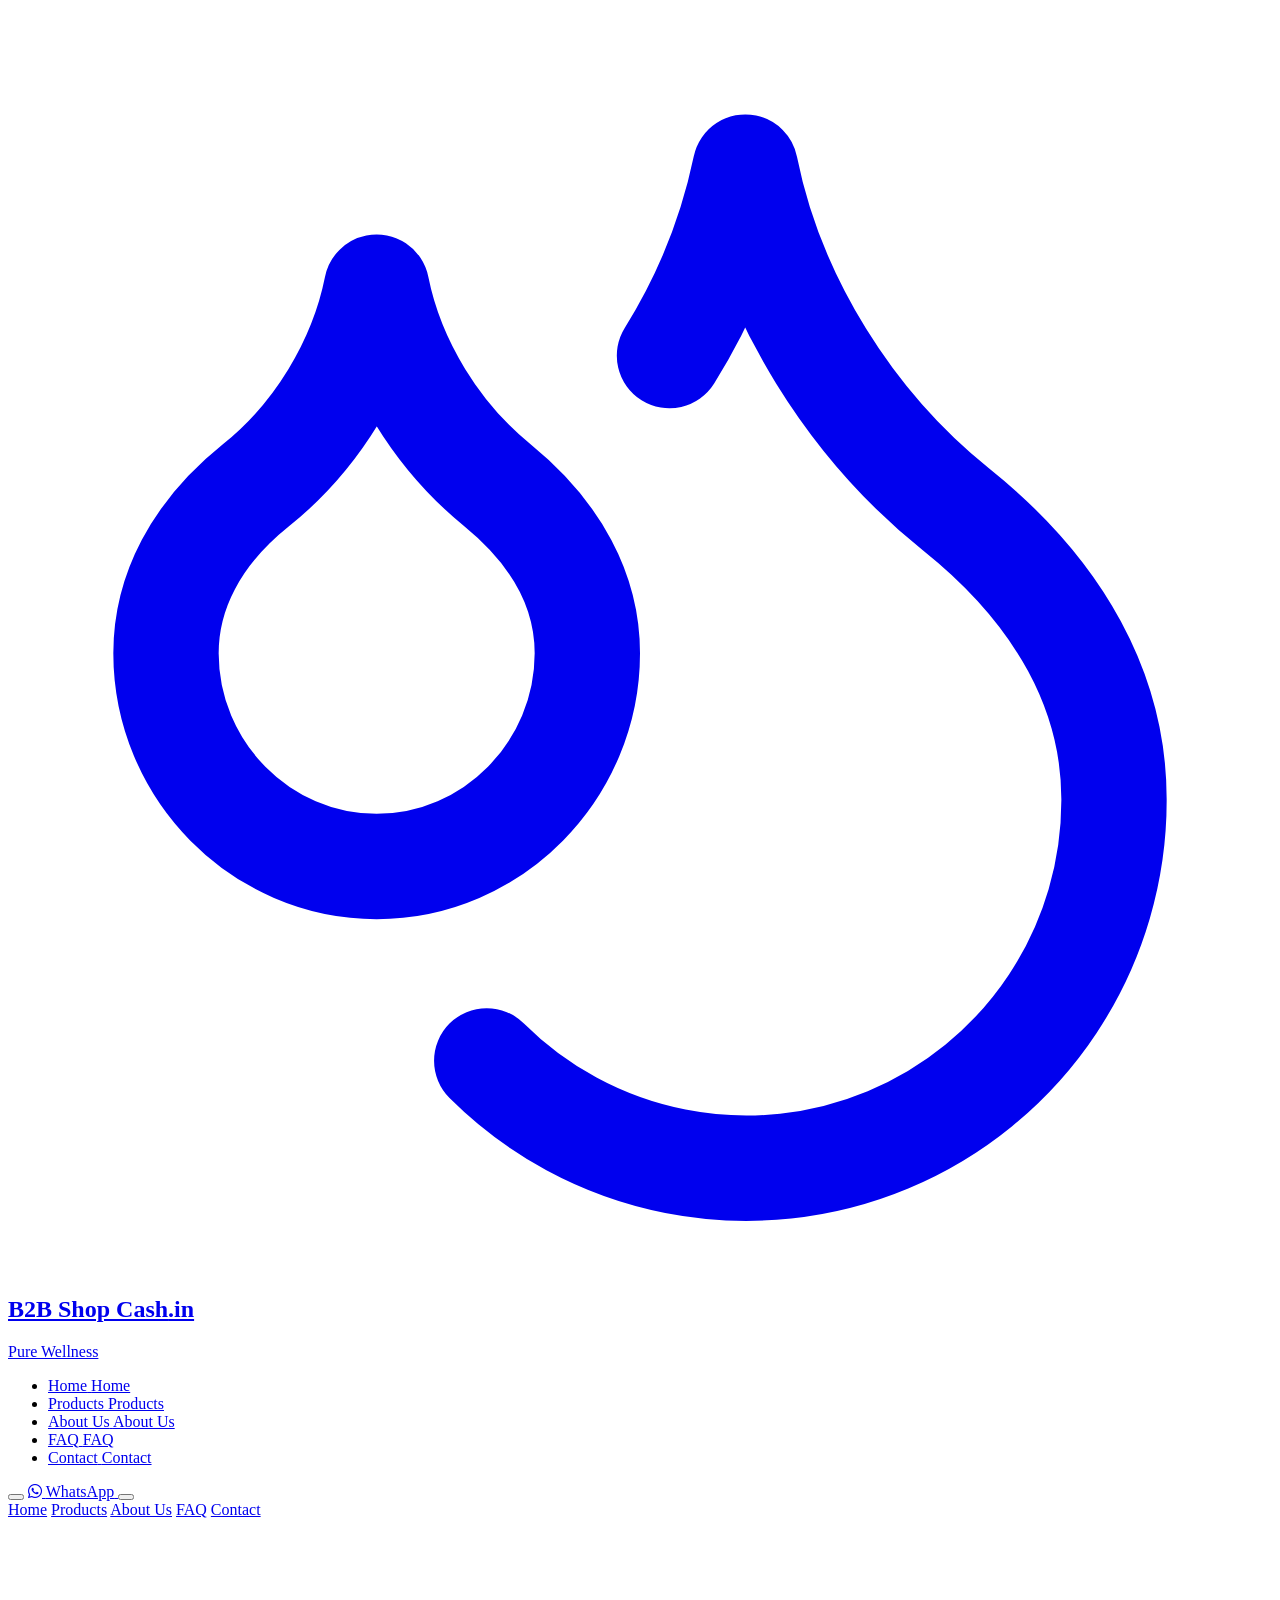
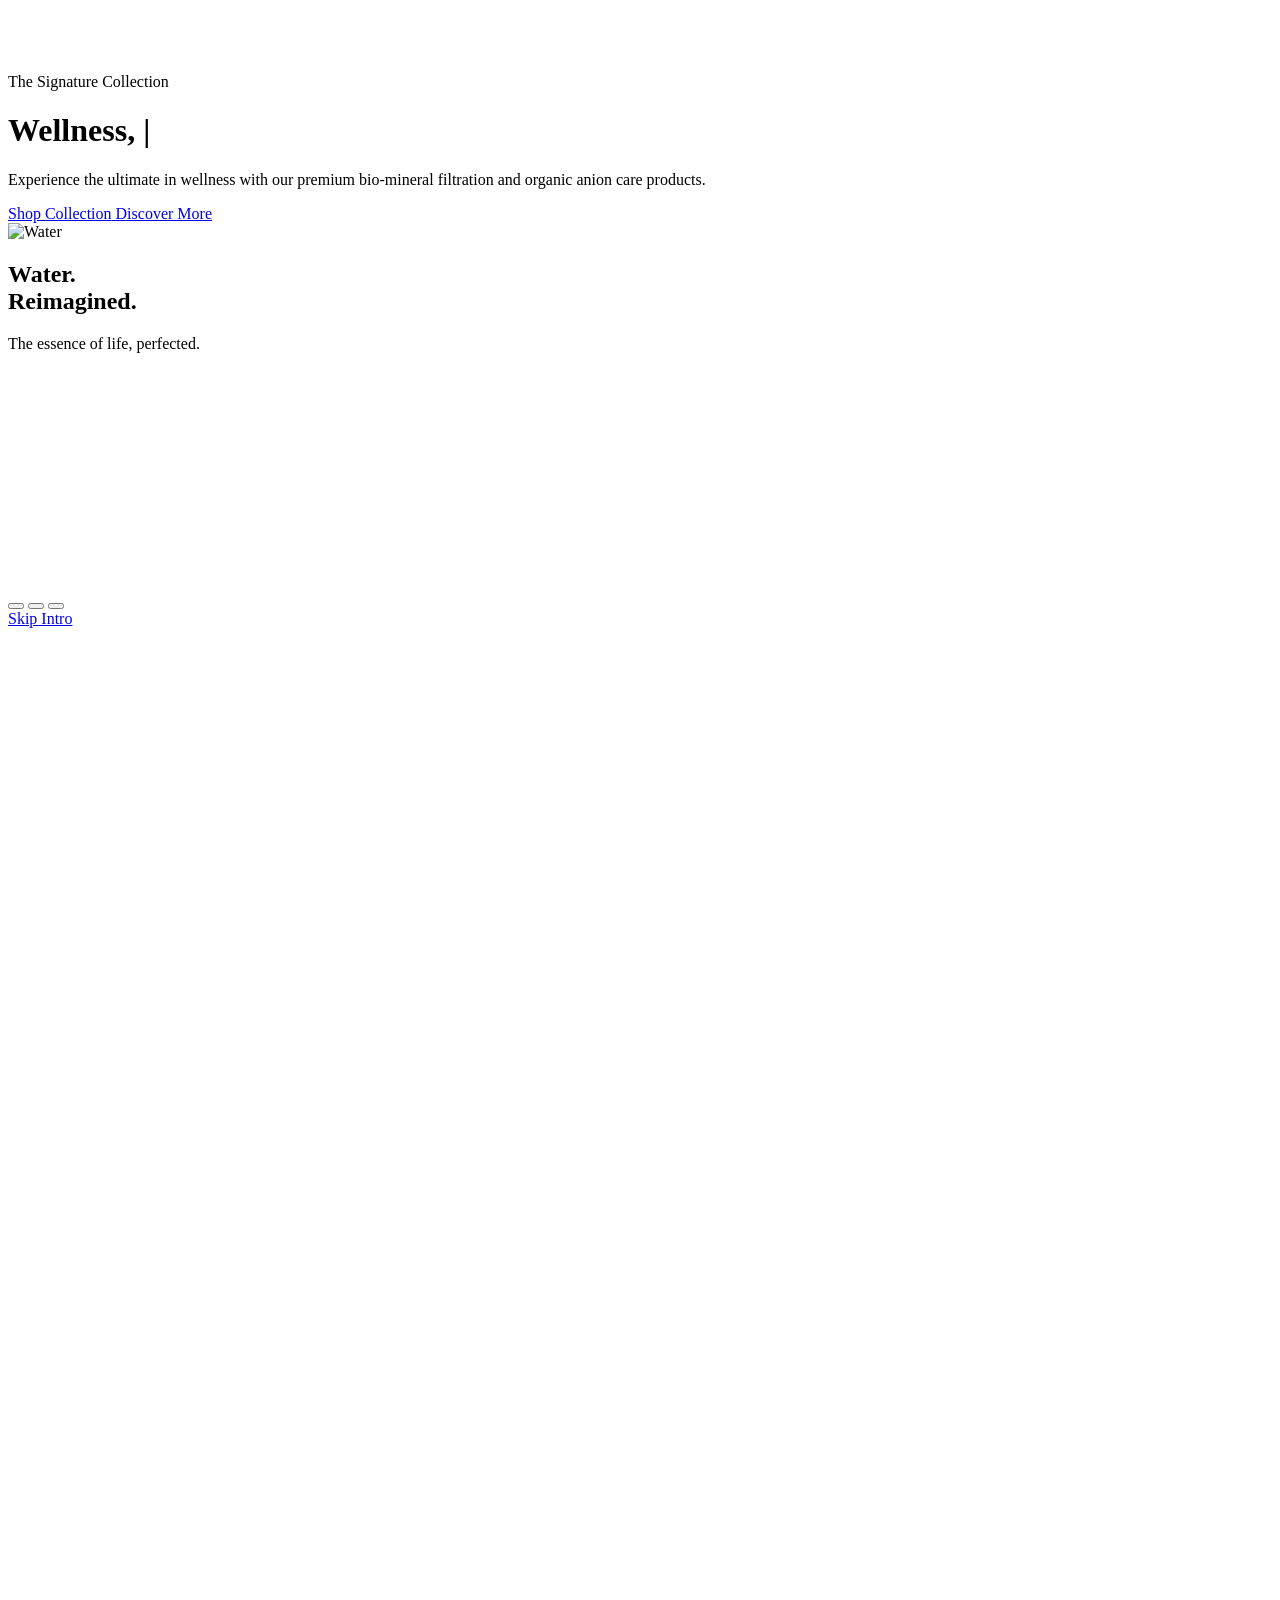
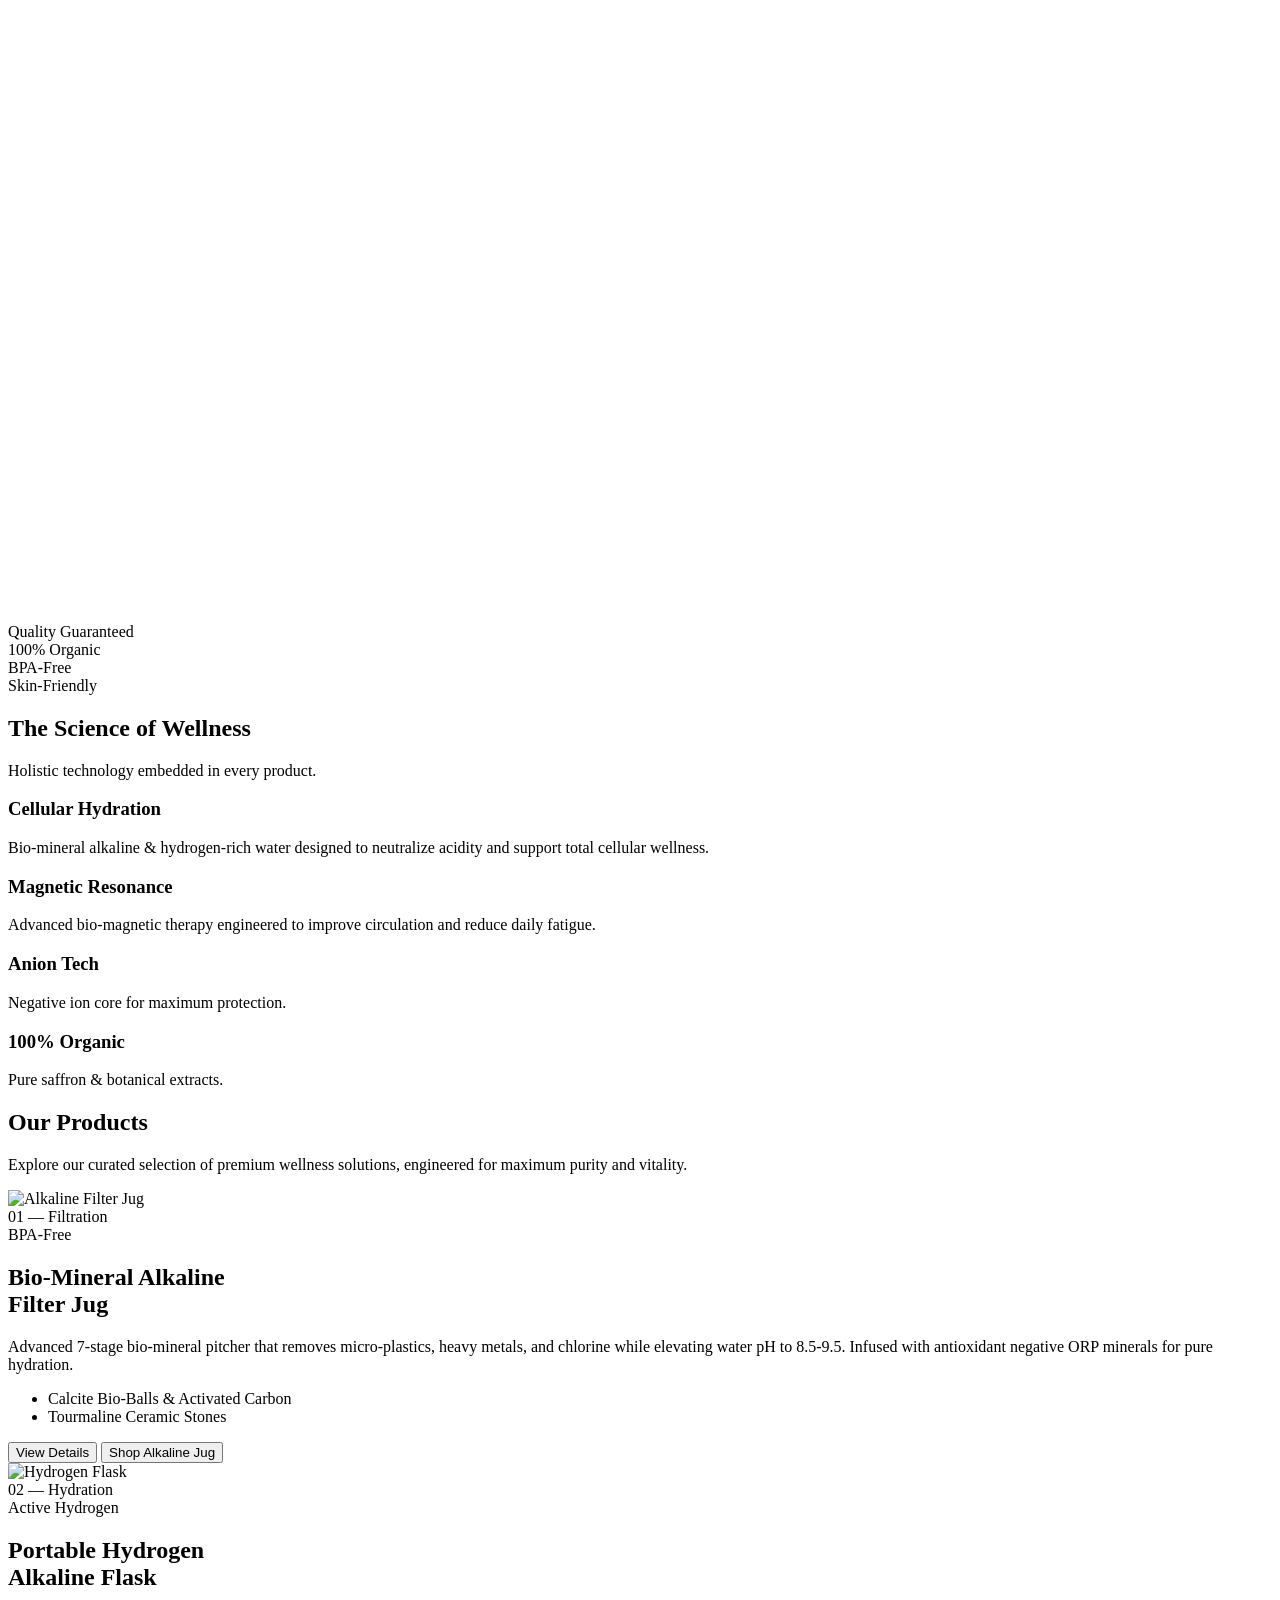
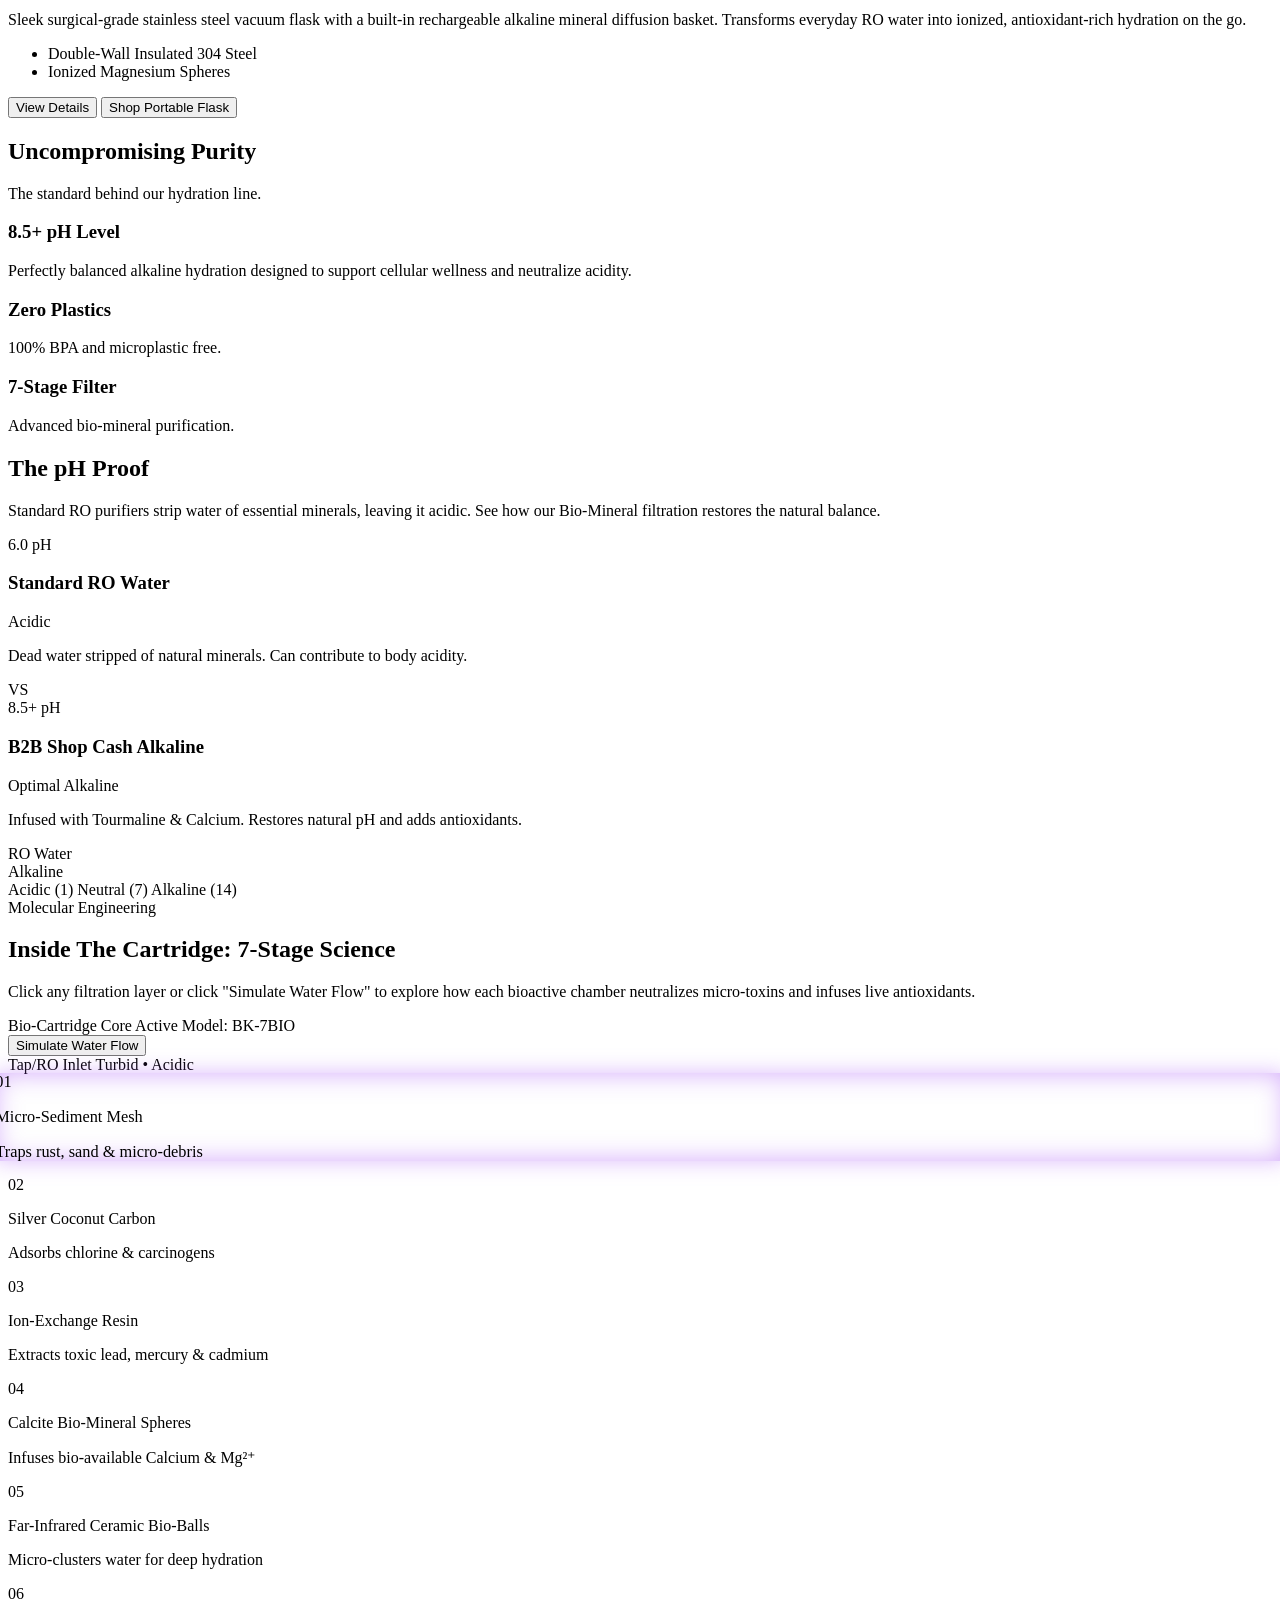
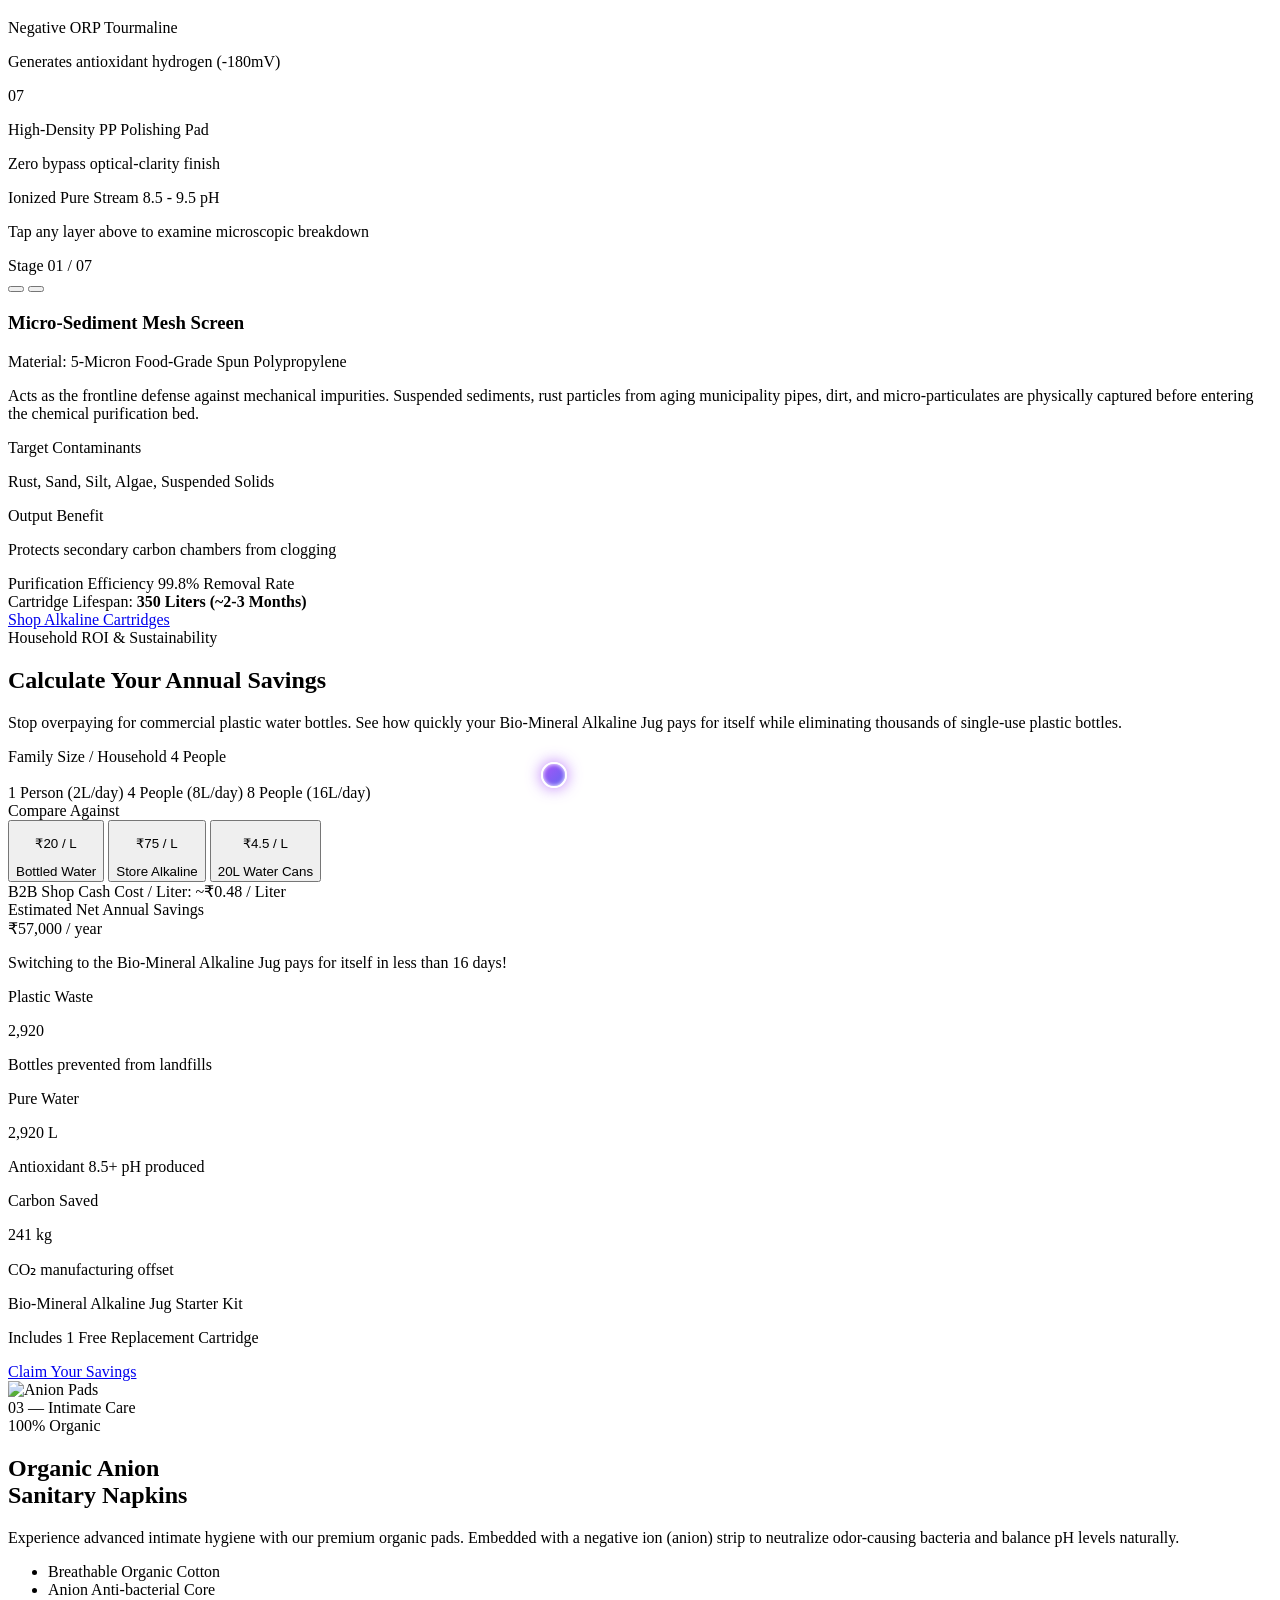
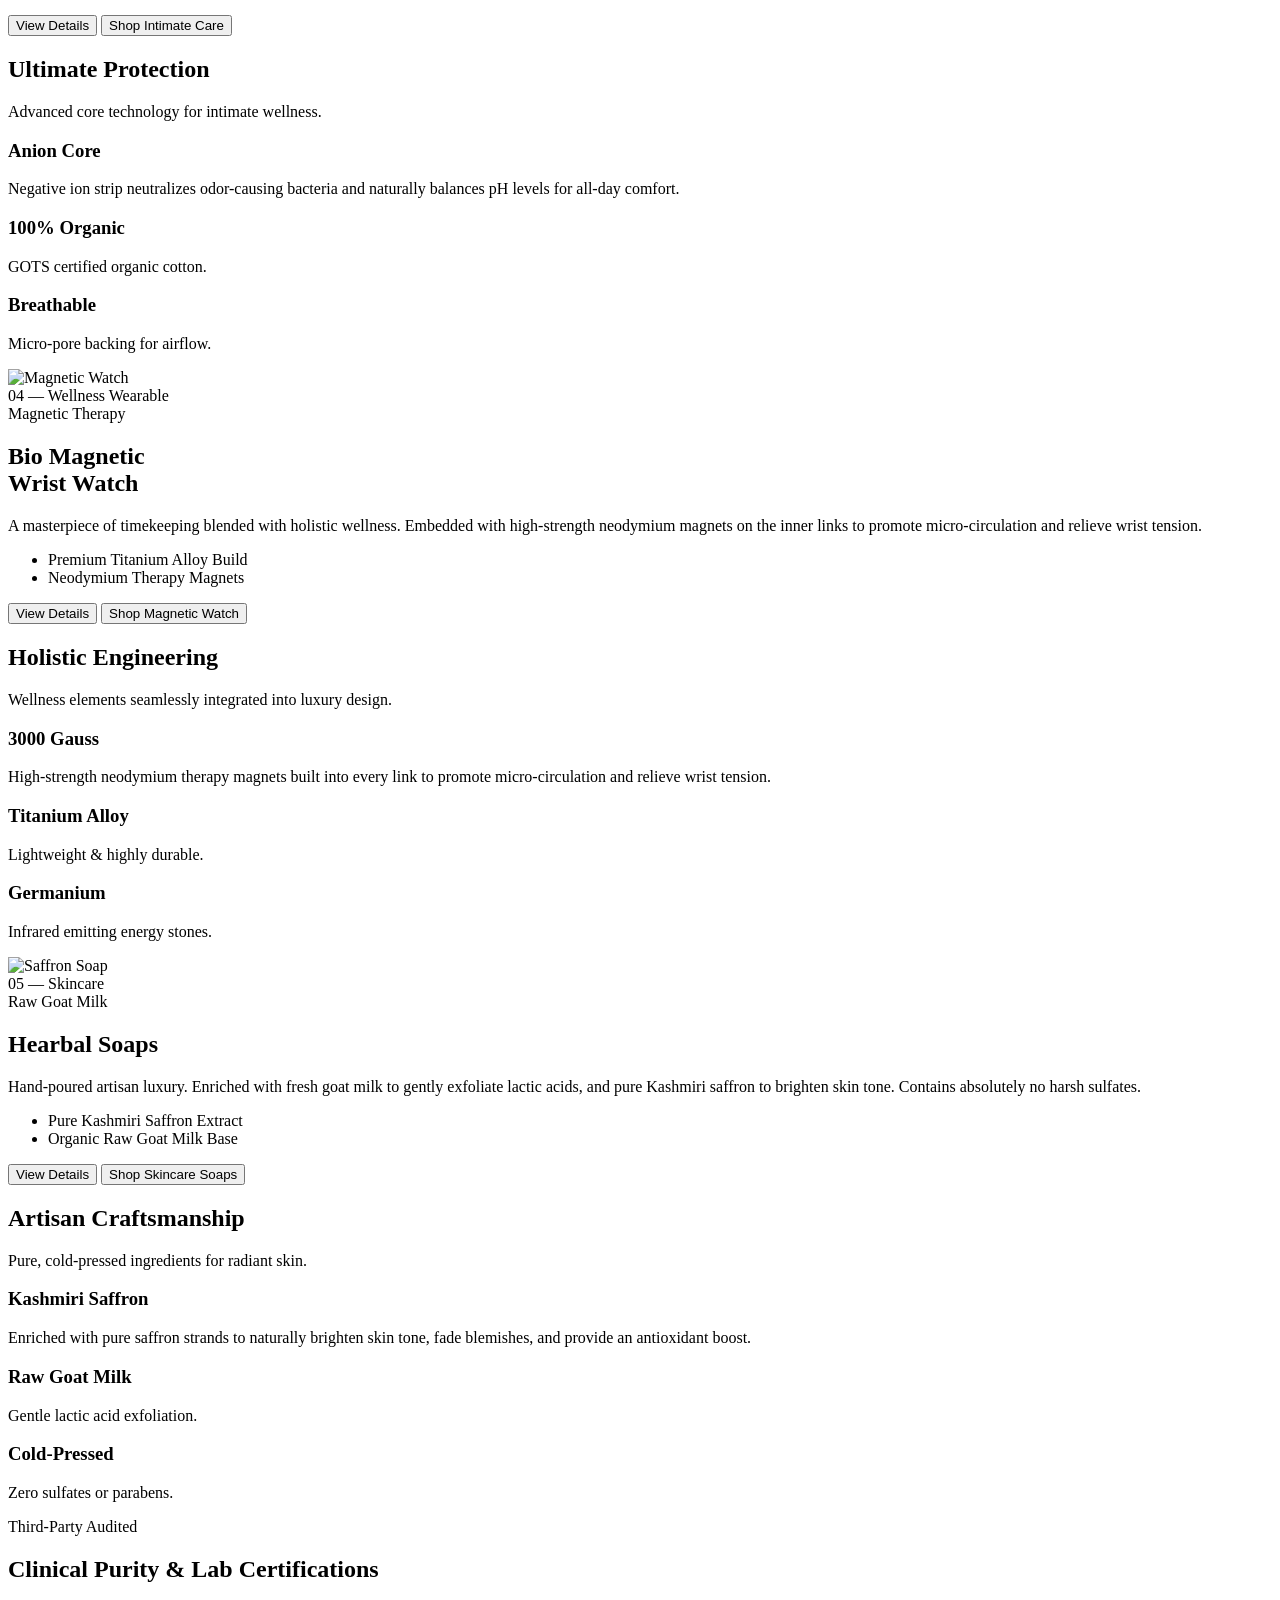
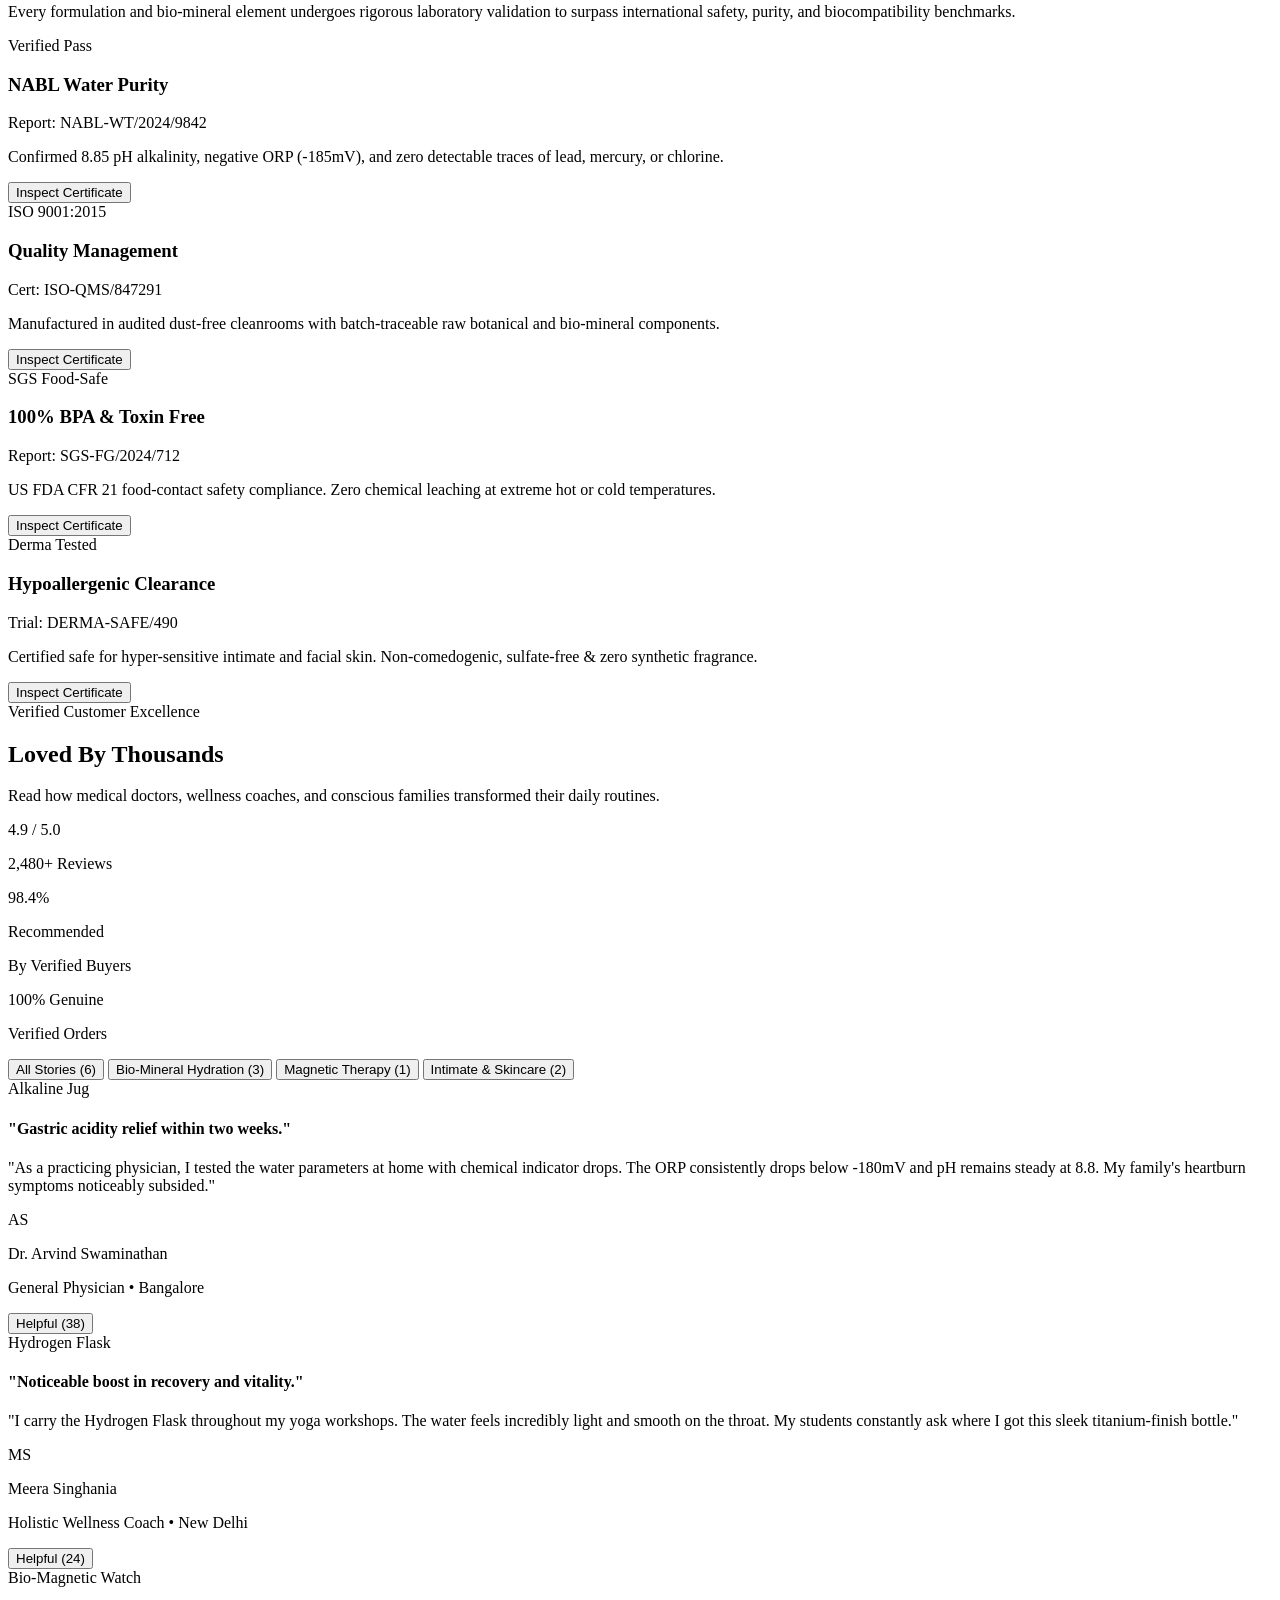
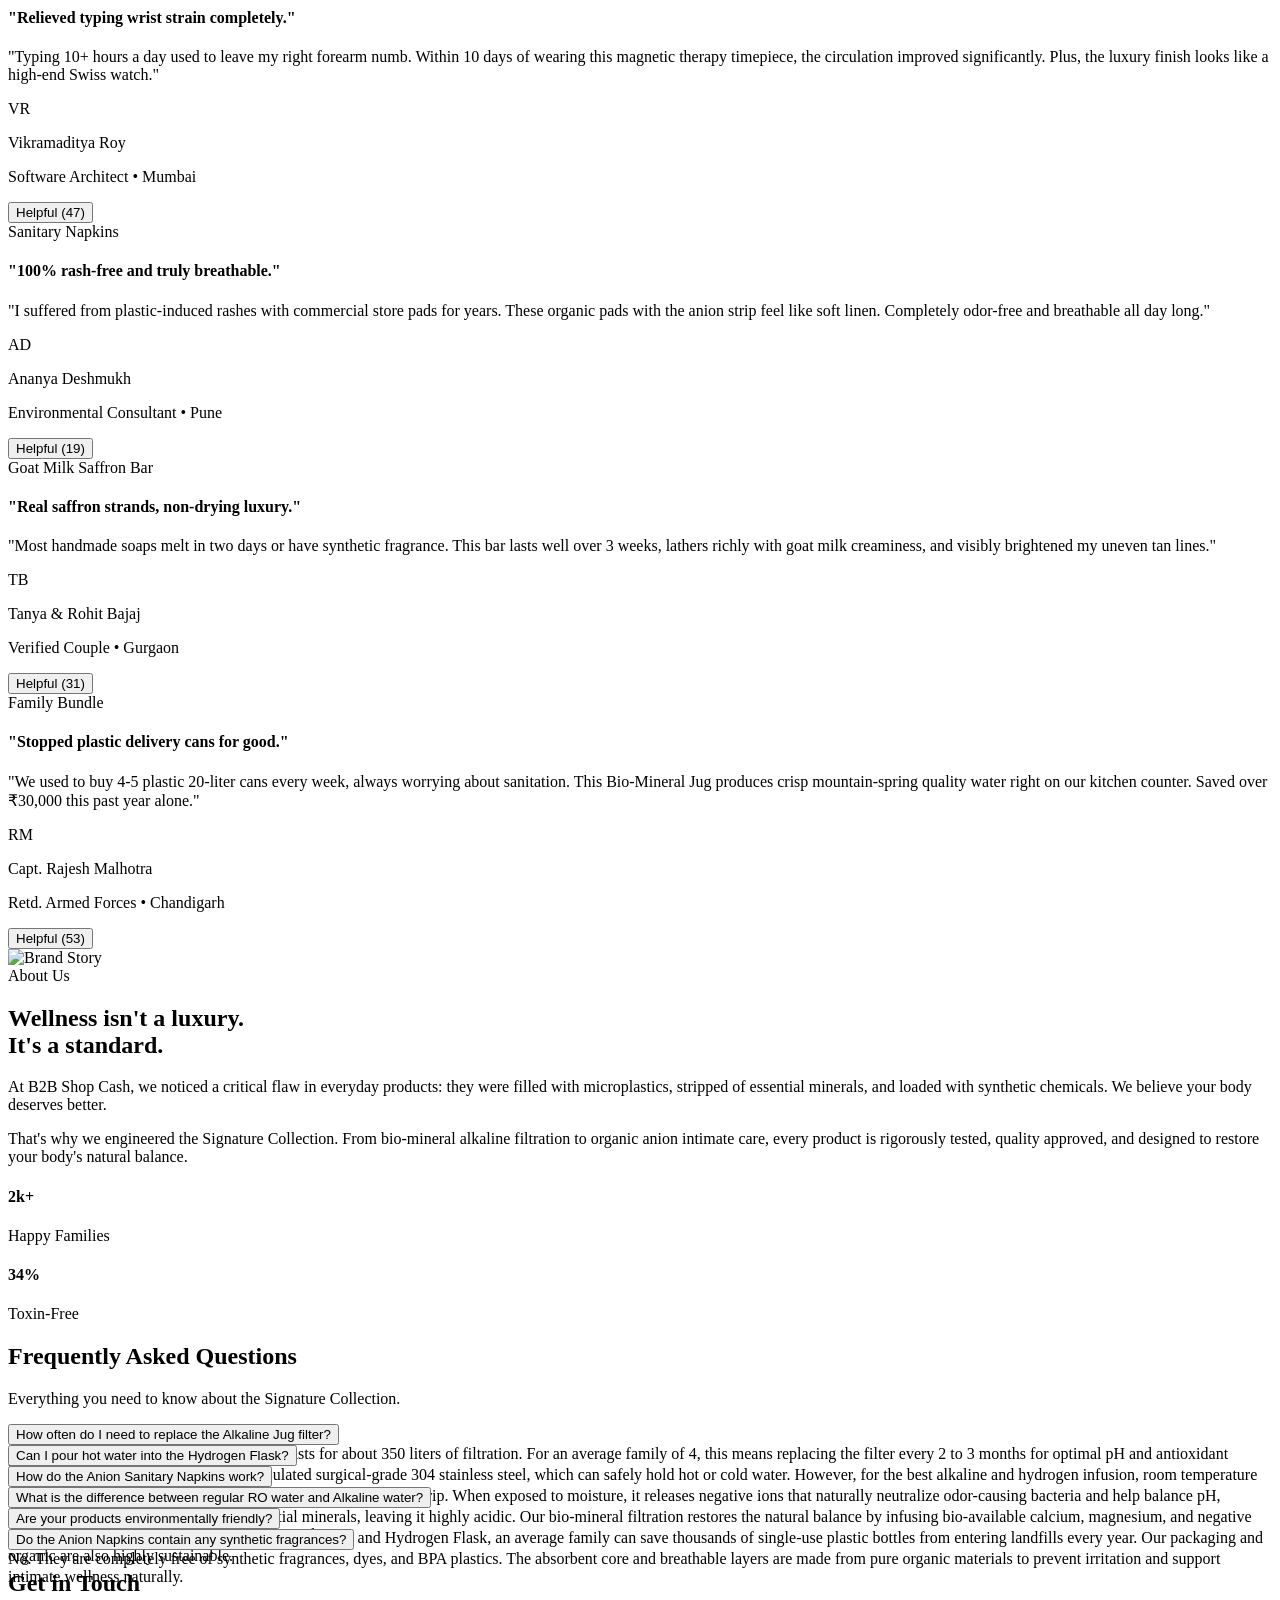
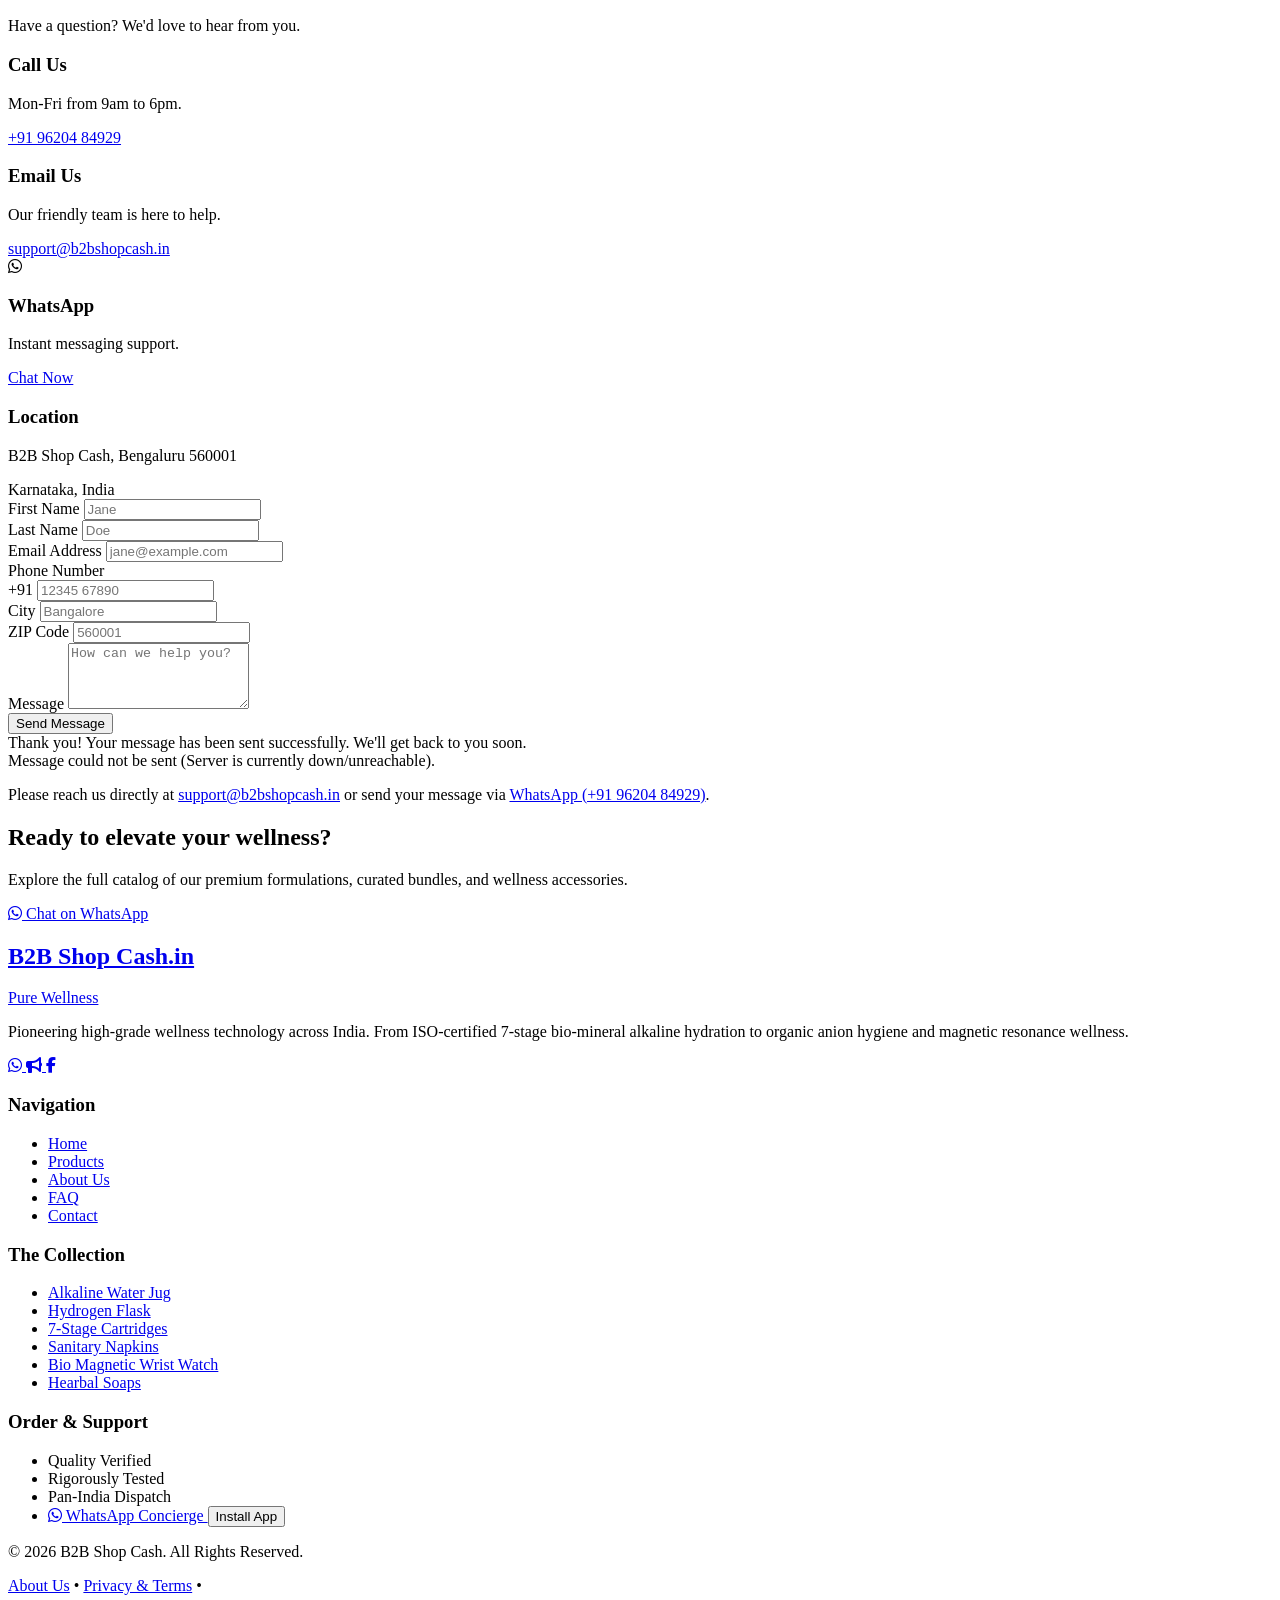
==== commit 0f4e67f5: "D" ====
--- a/index.html
+++ b/index.html
@@ -1957,10 +1957,10 @@
             </div>
             <div class="w-full md:w-1/2 space-y-6 flex flex-col items-center md:items-start text-center md:text-left">
                 <h2 class="text-3xl md:text-5xl font-display font-black text-white leading-tight">
-                    Organic Cotton Anion <br>Sanitary Napkins
+                    Organic Anion <br>Sanitary Napkins
                 </h2>
                 <p class="text-gray-400 text-lg leading-relaxed">
-                    Experience advanced intimate hygiene with our premium organic cotton pads. Embedded with a negative
+                    Experience advanced intimate hygiene with our premium organic pads. Embedded with a negative
                     ion (anion) strip to neutralize odor-causing bacteria and balance pH levels naturally.
                 </p>
                 <ul class="space-y-3 pt-4 text-sm text-gray-300">
@@ -2146,7 +2146,7 @@
             </div>
             <div class="w-full md:w-1/2 space-y-6 flex flex-col items-center md:items-start text-center md:text-left">
                 <h2 class="text-3xl md:text-5xl font-display font-black text-white leading-tight">
-                    Artisan Goat Milk & <br>Saffron Bath Bar
+                    Hearbal Soaps
                 </h2>
                 <p class="text-gray-400 text-lg leading-relaxed">
                     Hand-poured artisan luxury. Enriched with fresh goat milk to gently exfoliate lactic acids, and pure
@@ -2587,14 +2587,14 @@
                         </div>
                         <span
                             class="text-[10px] font-mono uppercase bg-pink-500/20 text-pink-300 px-2 py-0.5 rounded-full border border-pink-500/30">
-                            Anion Cotton Pads
+                            Sanitary Napkins
                         </span>
                     </div>
                     <h4 class="text-base font-bold text-white mb-2 leading-snug">"100% rash-free and truly breathable."
                     </h4>
                     <p class="text-gray-300 text-sm leading-relaxed mb-6">
                         "I suffered from plastic-induced rashes with commercial store pads for years. These organic
-                        cotton pads with the anion strip feel like soft linen. Completely odor-free and breathable all
+                        pads with the anion strip feel like soft linen. Completely odor-free and breathable all
                         day long."
                     </p>
                 </div>
@@ -2821,7 +2821,7 @@
                 </button>
                 <div class="transition-all duration-300 ease-in-out overflow-hidden" style="max-height: 0px;">
                     <div class="px-6 pb-5 text-gray-400">
-                        Our organic cotton napkins feature an embedded Anion (negative ion) strip. When exposed to
+                        Our organic napkins feature an embedded Anion (negative ion) strip. When exposed to
                         moisture, it releases negative ions that naturally neutralize odor-causing bacteria and help
                         balance pH, providing comfort and protection.
                     </div>
@@ -2861,7 +2861,7 @@
                     <div class="px-6 pb-5 text-gray-400">
                         Absolutely. By switching to our reusable Alkaline Jug and Hydrogen Flask, an average family can
                         save thousands of single-use plastic bottles from entering landfills every year. Our packaging
-                        and organic cotton are also highly sustainable.
+                        and organic are also highly sustainable.
                     </div>
                 </div>
             </div>
@@ -2961,9 +2961,11 @@
                 <div class="absolute -top-40 -right-40 w-80 h-80 bg-purple-500/20 blur-[100px] pointer-events-none">
                 </div>
                 <form id="contact-form" class="relative z-10 flex flex-col h-full justify-between gap-6 flex-1">
-                    <input type="hidden" name="_subject" value="New Contact Form Submission">
-                    <input type="hidden" name="_template" value="table">
-                    <input type="hidden" name="_captcha" value="false">
+                    <!-- Web3Forms Access Key: Replace with your Web3Forms Access Key from https://web3forms.com -->
+                    <input type="hidden" name="access_key" value="f92956bc-84c0-41f1-be6d-22aa65390280">
+                    <input type="hidden" name="subject" value="New Contact Form Submission - B2BShopCash">
+                    <input type="hidden" name="from_name" value="B2BShopCash Website">
+                    <input type="checkbox" name="botcheck" class="hidden" style="display: none;">
                     <div class="grid grid-cols-1 md:grid-cols-2 gap-6">
                         <div class="text-center md:text-left">
                             <label class="block text-sm font-semibold text-gray-300 mb-2">First Name</label>
@@ -3078,15 +3080,23 @@
                         alkaline hydration to organic anion hygiene and magnetic resonance wellness.
                     </p>
                     <div class="flex items-center justify-center md:justify-start gap-3 pt-2">
-                        <a href="https://wa.me/919620484929" target="_blank" aria-label="WhatsApp"
+                        <a href="https://wa.me/919620484929" target="_blank" aria-label="WhatsApp" title="WhatsApp Chat"
                             class="w-10 h-10 rounded-full bg-white/5 hover:bg-[#25D366]/20 border border-white/10 hover:border-[#25D366]/40 text-gray-300 hover:text-[#25D366] flex items-center justify-center transition-all cursor-pointer keep-colors">
                             <i class="fa-brands fa-whatsapp text-lg"></i>
                         </a>
-                        <a href="tel:+919620484929" aria-label="Phone"
+                        <a href="https://whatsapp.com/channel/0029Vb9XkYK7dmecAzM1M81w" target="_blank" rel="noopener noreferrer" aria-label="WhatsApp Channel" title="WhatsApp Channel"
+                            class="w-10 h-10 rounded-full bg-white/5 hover:bg-[#25D366]/20 border border-white/10 hover:border-[#25D366]/40 text-gray-300 hover:text-[#25D366] flex items-center justify-center transition-all cursor-pointer keep-colors">
+                            <i class="fa-solid fa-bullhorn text-sm"></i>
+                        </a>
+                        <a href="https://www.facebook.com/share/1DXrGGNoBP/" target="_blank" rel="noopener noreferrer" aria-label="Facebook" title="Facebook"
+                            class="w-10 h-10 rounded-full bg-white/5 hover:bg-[#1877F2]/20 border border-white/10 hover:border-[#1877F2]/40 text-gray-300 hover:text-[#1877F2] flex items-center justify-center transition-all cursor-pointer keep-colors">
+                            <i class="fa-brands fa-facebook-f text-base"></i>
+                        </a>
+                        <a href="tel:+919620484929" aria-label="Phone" title="Phone Call"
                             class="w-10 h-10 rounded-full bg-white/5 hover:bg-purple-500/20 border border-white/10 hover:border-purple-500/40 text-gray-300 hover:text-purple-400 flex items-center justify-center transition-all cursor-pointer">
                             <i data-lucide="phone" class="w-4 h-4"></i>
                         </a>
-                        <a href="mailto:support@b2bshopcash.in" aria-label="Email"
+                        <a href="mailto:support@b2bshopcash.in" aria-label="Email" title="Email Us"
                             class="w-10 h-10 rounded-full bg-white/5 hover:bg-indigo-500/20 border border-white/10 hover:border-indigo-500/40 text-gray-300 hover:text-indigo-400 flex items-center justify-center transition-all cursor-pointer">
                             <i data-lucide="mail" class="w-4 h-4"></i>
                         </a>
@@ -3116,12 +3126,12 @@
                                 target="_blank" class="hover:text-white transition-colors">Hydrogen Flask</a></li>
                         <li><a href="https://wa.me/919620484929?text=Hello%2C%20I%20am%20interested%20in%20the%20Bio-Mineral%20Alkaline%20Filter%20Cartridges."
                                 target="_blank" class="hover:text-white transition-colors">7-Stage Cartridges</a></li>
-                        <li><a href="https://wa.me/919620484929?text=Hello%2C%20I%20am%20interested%20in%20the%20Organic%20Cotton%20Anion%20Sanitary%20Napkins."
-                                target="_blank" class="hover:text-white transition-colors">Anion Cotton Pads</a></li>
+                        <li><a href="https://wa.me/919620484929?text=Hello%2C%20I%20am%20interested%20in%20the%20Organic%20Anion%20Sanitary%20Napkins."
+                                target="_blank" class="hover:text-white transition-colors">Sanitary Napkins</a></li>
                         <li><a href="https://wa.me/919620484929?text=Hello%2C%20I%20am%20interested%20in%20the%20Bio-Magnetic%20Therapy%20Wrist%20Watch."
-                                target="_blank" class="hover:text-white transition-colors">Magnetic Wrist Watch</a></li>
-                        <li><a href="https://wa.me/919620484929?text=Hello%2C%20I%20am%20interested%20in%20the%20Artisan%20Goat%20Milk%20%26%20Kashmiri%20Saffron%20Bath%20Bar."
-                                target="_blank" class="hover:text-white transition-colors">Saffron & Goat Milk Bar</a>
+                                target="_blank" class="hover:text-white transition-colors">Bio Magnetic Wrist Watch</a></li>
+                        <li><a href="https://wa.me/919620484929?text=Hello%2C%20I%20am%20interested%20in%Hearbal Soaps."
+                                target="_blank" class="hover:text-white transition-colors"> Hearbal Soaps</a>
                         </li>
                     </ul>
                 </div>
@@ -3144,7 +3154,7 @@
                                 class="inline-flex items-center gap-2 px-4 py-2.5 rounded-xl bg-[#25D366]/15 hover:bg-[#25D366]/25 border border-[#25D366]/30 text-[#25D366] font-bold text-xs transition-all keep-colors">
                                 <i class="fa-brands fa-whatsapp text-sm"></i> WhatsApp Concierge
                             </a>
-                            <button type="button" onclick="triggerPwaInstall()"
+                            <button type="button" id="pwa-install-btn" onclick="triggerPwaInstall()"
                                 class="inline-flex items-center gap-2 px-4 py-2.5 rounded-xl bg-purple-500/15 hover:bg-purple-500/25 border border-purple-500/30 text-purple-300 hover:text-white font-bold text-xs transition-all shadow-[0_0_15px_rgba(168,85,247,0.2)] hover:shadow-[0_0_20px_rgba(168,85,247,0.4)] cursor-pointer">
                                 <i data-lucide="download" class="w-4 h-4 text-purple-400"></i> Install App
                             </button>
@@ -3388,7 +3398,7 @@
                 const timeoutId = setTimeout(() => controller.abort(), 8000);
 
                 try {
-                    const response = await fetch('https://formsubmit.co/ajax/support@b2bshopcash.in', {
+                    const response = await fetch('https://api.web3forms.com/submit', {
                         method: 'POST',
                         headers: {
                             'Content-Type': 'application/json',
@@ -3414,7 +3424,7 @@
                 } catch (err) {
                     clearTimeout(timeoutId);
                     if (err.name === 'AbortError') {
-                        showError('Server timed out (Form Submit server is currently not responding).');
+                        showError('Server timed out (Web3Forms server is currently not responding).');
                     } else {
                         showError('Unable to send message right now (Server is down or unreachable).');
                     }
@@ -3938,7 +3948,7 @@
                     { name: "Primary Skin Irritation Index (PII)", limit: "< 0.50 (Slight Irritant)", tested: "0.00 (Non-Irritant)", status: "Pass" },
                     { name: "48-Hour Human Patch Test", limit: "Zero Erythema / Edema", tested: "100% Adverse Free", status: "Pass" },
                     { name: "Sodium Lauryl Sulfate (SLS)", limit: "Zero SLS / SLES", tested: "Sulfate-Free Goat Milk", status: "Pass" },
-                    { name: "Anion Cotton Pad Breathability", limit: "> 2,000 g/m²/24h", tested: "3,840 g/m²/24h Airflow", status: "Pass" }
+                    { name: "Anion Pad Breathability", limit: "> 2,000 g/m²/24h", tested: "3,840 g/m²/24h Airflow", status: "Pass" }
                 ]
             }
         };
@@ -4040,9 +4050,9 @@
         const recentOrders = [
             { buyer: "Dr. Sunita K.", location: "Mumbai", product: "Bio-Mineral Alkaline Jug", time: "2 mins ago", avatar: "SK" },
             { buyer: "Vikramaditya S.", location: "Bangalore", product: "Portable Hydrogen Alkaline Flask", time: "6 mins ago", avatar: "VS" },
-            { buyer: "Pooja R.", location: "Hyderabad", product: "Organic Cotton Anion Pads (3-Pack)", time: "11 mins ago", avatar: "PR" },
+            { buyer: "Pooja R.", location: "Hyderabad", product: "Organic Anion Pads (3-Pack)", time: "11 mins ago", avatar: "PR" },
             { buyer: "Capt. Harish M.", location: "Chandigarh", product: "Bio-Magnetic Therapy Wrist Watch", time: "15 mins ago", avatar: "HM" },
-            { buyer: "Ananya D.", location: "Pune", product: "Goat Milk & Kashmiri Saffron Bath Bar", time: "19 mins ago", avatar: "AD" }
+            { buyer: "Ananya D.", location: "Pune", product: "Hearbal Soaps", time: "19 mins ago", avatar: "AD" }
         ];
 
         let currentOrderIndex = 0;
@@ -4149,7 +4159,7 @@
             },
             {
                 id: 13,
-                name: "Organic Cotton Anion Chip Sanitary Napkins (Pack of 30)",
+                name: "Organic Anion Sanitary Napkins (Pack of 30)",
                 category: "hygiene",
                 categoryLabel: "Sanitary & Hygiene",
                 concerns: ["hygiene", "wellness", "organic"],
@@ -4165,7 +4175,7 @@
                     "https://www.b2bshopcash.in/images/sn-3.jpeg",
                     "https://www.b2bshopcash.in/images/sn-4.jpeg"
                 ],
-                desc: `<p class="text-sm text-gray-300 leading-relaxed mb-3">Ultra-thin, rash-free organic sanitary pads engineered with certified organic cotton and a therapeutic negative-ion Anion strip to provide breathable comfort and uncompromising hygiene protection.</p><div class="p-3.5 rounded-xl bg-purple-500/10 border border-purple-500/25 space-y-2"><p class="text-xs font-bold text-white flex items-center gap-1.5 uppercase tracking-wider"><i data-lucide="shield-check" class="w-3.5 h-3.5 text-[#c084fc]"></i> Organic Care & Hygiene Features:</p><ul class="text-xs text-gray-200 space-y-2 pl-0.5"><li class="flex items-start gap-2"><span class="text-emerald-400 font-bold shrink-0 mt-0.5">•</span><span><strong class="text-white">Active Green Anion Far-IR Strip:</strong> Inhibits 99.9% of harmful bacterial multiplication and neutralizes period odors naturally without perfumes.</span></li><li class="flex items-start gap-2"><span class="text-emerald-400 font-bold shrink-0 mt-0.5">•</span><span><strong class="text-white">100% GOTS Certified Organic Cotton:</strong> Feather-soft, hypoallergenic top layer prevents chafing, redness, and friction rashes on sensitive skin.</span></li><li class="flex items-start gap-2"><span class="text-emerald-400 font-bold shrink-0 mt-0.5">•</span><span><strong class="text-white">Instant Flash-Lock SAP Gel Core:</strong> Ultra-absorbent Japanese polymer locks in up to 150ml of liquid instantly for a totally dry surface.</span></li><li class="flex items-start gap-2"><span class="text-emerald-400 font-bold shrink-0 mt-0.5">•</span><span><strong class="text-white">Zero Bleach, Dioxins & Toxins:</strong> Completely unbleached, perfume-free, plastic-free top sheet supporting gentle reproductive wellness.</span></li></ul></div>`,
+                desc: `<p class="text-sm text-gray-300 leading-relaxed mb-3">Ultra-thin, rash-free organic sanitary pads engineered with certified organic and a therapeutic negative-ion Anion strip to provide breathable comfort and uncompromising hygiene protection.</p><div class="p-3.5 rounded-xl bg-purple-500/10 border border-purple-500/25 space-y-2"><p class="text-xs font-bold text-white flex items-center gap-1.5 uppercase tracking-wider"><i data-lucide="shield-check" class="w-3.5 h-3.5 text-[#c084fc]"></i> Organic Care & Hygiene Features:</p><ul class="text-xs text-gray-200 space-y-2 pl-0.5"><li class="flex items-start gap-2"><span class="text-emerald-400 font-bold shrink-0 mt-0.5">•</span><span><strong class="text-white">Active Green Anion Far-IR Strip:</strong> Inhibits 99.9% of harmful bacterial multiplication and neutralizes period odors naturally without perfumes.</span></li><li class="flex items-start gap-2"><span class="text-emerald-400 font-bold shrink-0 mt-0.5">•</span><span><strong class="text-white">100% GOTS Certified Organic Cotton:</strong> Feather-soft, hypoallergenic top layer prevents chafing, redness, and friction rashes on sensitive skin.</span></li><li class="flex items-start gap-2"><span class="text-emerald-400 font-bold shrink-0 mt-0.5">•</span><span><strong class="text-white">Instant Flash-Lock SAP Gel Core:</strong> Ultra-absorbent Japanese polymer locks in up to 150ml of liquid instantly for a totally dry surface.</span></li><li class="flex items-start gap-2"><span class="text-emerald-400 font-bold shrink-0 mt-0.5">•</span><span><strong class="text-white">Zero Bleach, Dioxins & Toxins:</strong> Completely unbleached, perfume-free, plastic-free top sheet supporting gentle reproductive wellness.</span></li></ul></div>`,
                 actives: "100% GOTS Certified Organic Cotton, Negative Ion (Anion) Strip, Biodegradable SAP Gel Sheet.",
                 variants: [
                     { name: "Pack of 30 Pads", size: "30 Pads (1 Month)", price: 399, mrp: 599, save: "33% OFF" },
@@ -4200,7 +4210,7 @@
             },
             {
                 id: 9,
-                name: "Artisan Goat Milk & Kashmiri Saffron Bath Bar",
+                name: "Hearbal Soaps",
                 category: "soaps",
                 categoryLabel: "Artisan Handmade Soaps",
                 concerns: ["hydration", "glow", "dryness"],
@@ -5083,11 +5093,25 @@
             console.log('[PWA] beforeinstallprompt intercepted and ready');
         });
 
+        // Hide PWA button if already installed or running in standalone app mode
+        function checkPwaInstalledState() {
+            const isStandalone = window.matchMedia('(display-mode: standalone)').matches || window.navigator.standalone === true;
+            const wasInstalled = localStorage.getItem('pwa_installed') === 'true';
+            if (isStandalone || wasInstalled) {
+                const btn = document.getElementById('pwa-install-btn');
+                if (btn) btn.style.display = 'none';
+            }
+        }
+        checkPwaInstalledState();
+        window.addEventListener('DOMContentLoaded', checkPwaInstalledState);
+
         // App Installed event handler
         window.addEventListener('appinstalled', () => {
             console.log('[PWA] App successfully installed');
             deferredPrompt = null;
             localStorage.setItem('pwa_installed', 'true');
+            const btn = document.getElementById('pwa-install-btn');
+            if (btn) btn.style.display = 'none';
         });
 
         // Programmatic trigger for native install popup
@@ -5097,6 +5121,9 @@
                 deferredPrompt.userChoice.then((choice) => {
                     if (choice.outcome === 'accepted') {
                         console.log('[PWA] User accepted install prompt');
+                        localStorage.setItem('pwa_installed', 'true');
+                        const btn = document.getElementById('pwa-install-btn');
+                        if (btn) btn.style.display = 'none';
                     }
                     deferredPrompt = null;
                 });
